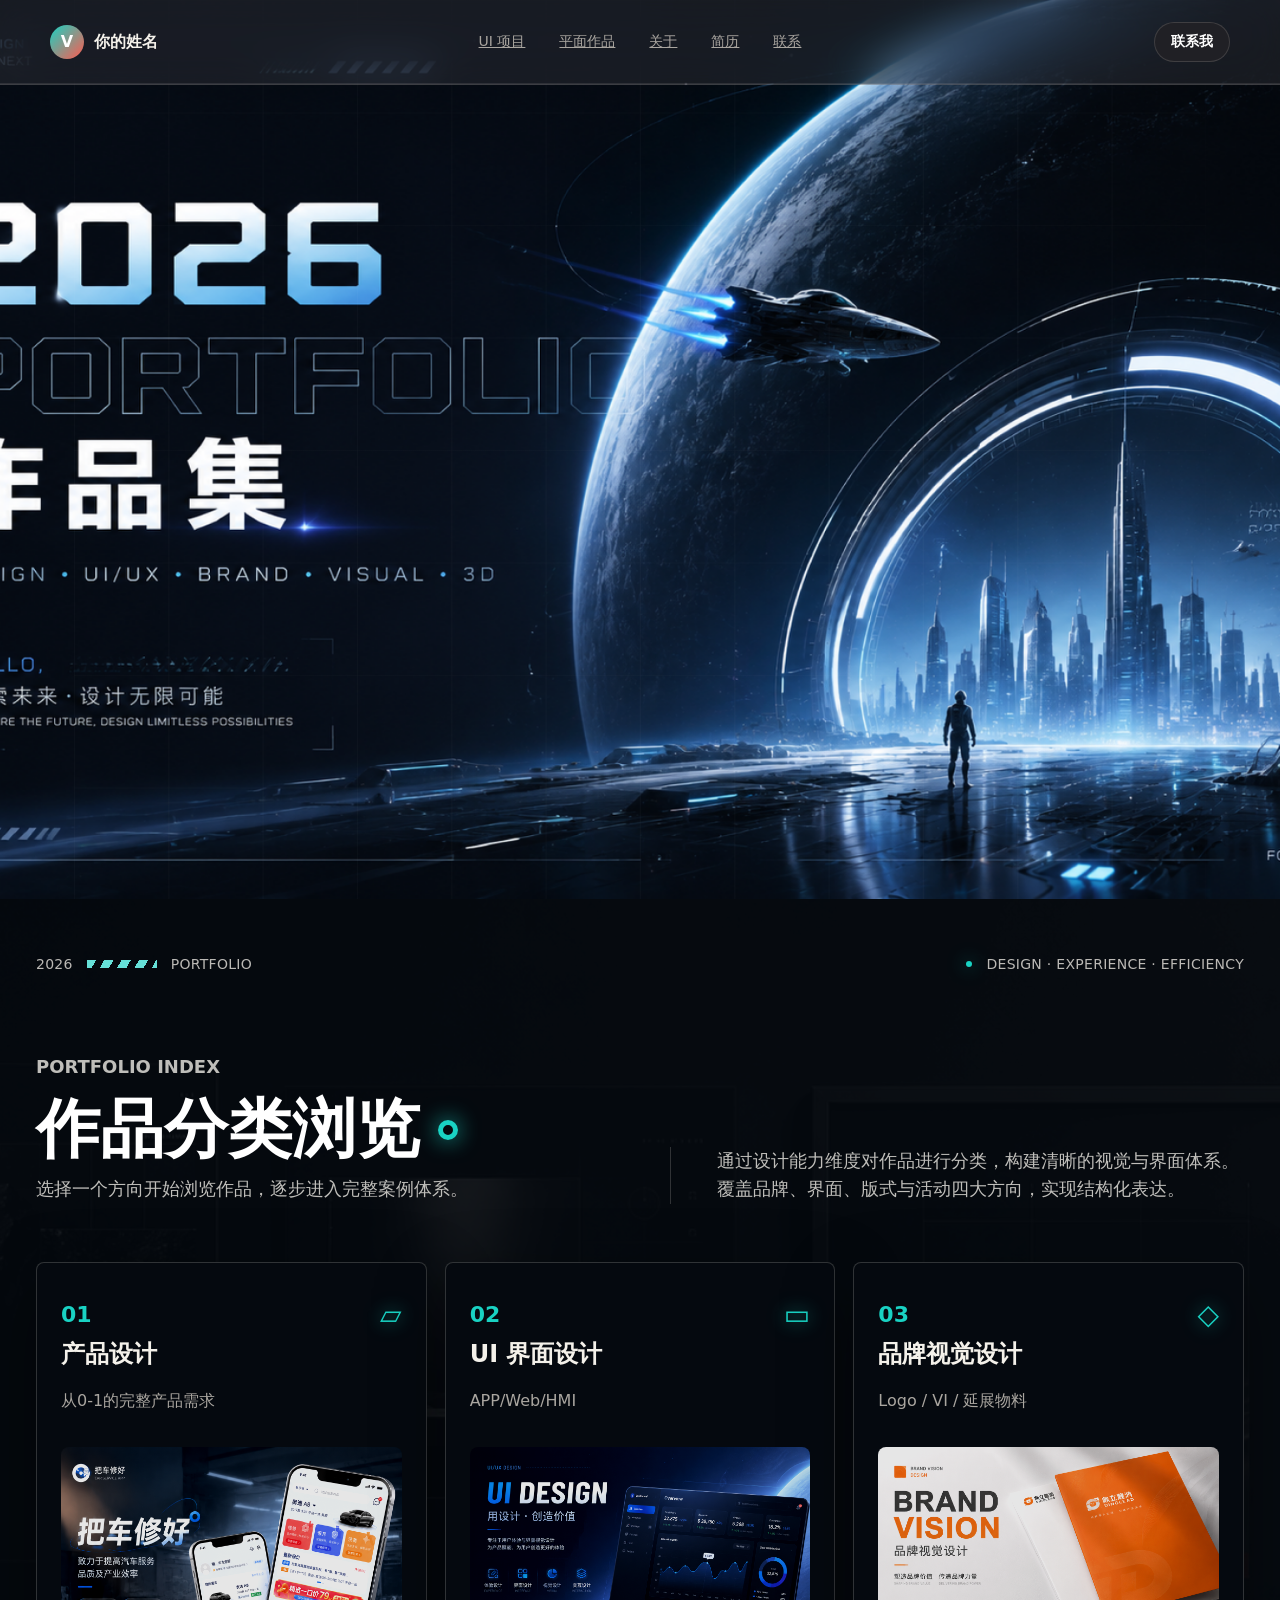
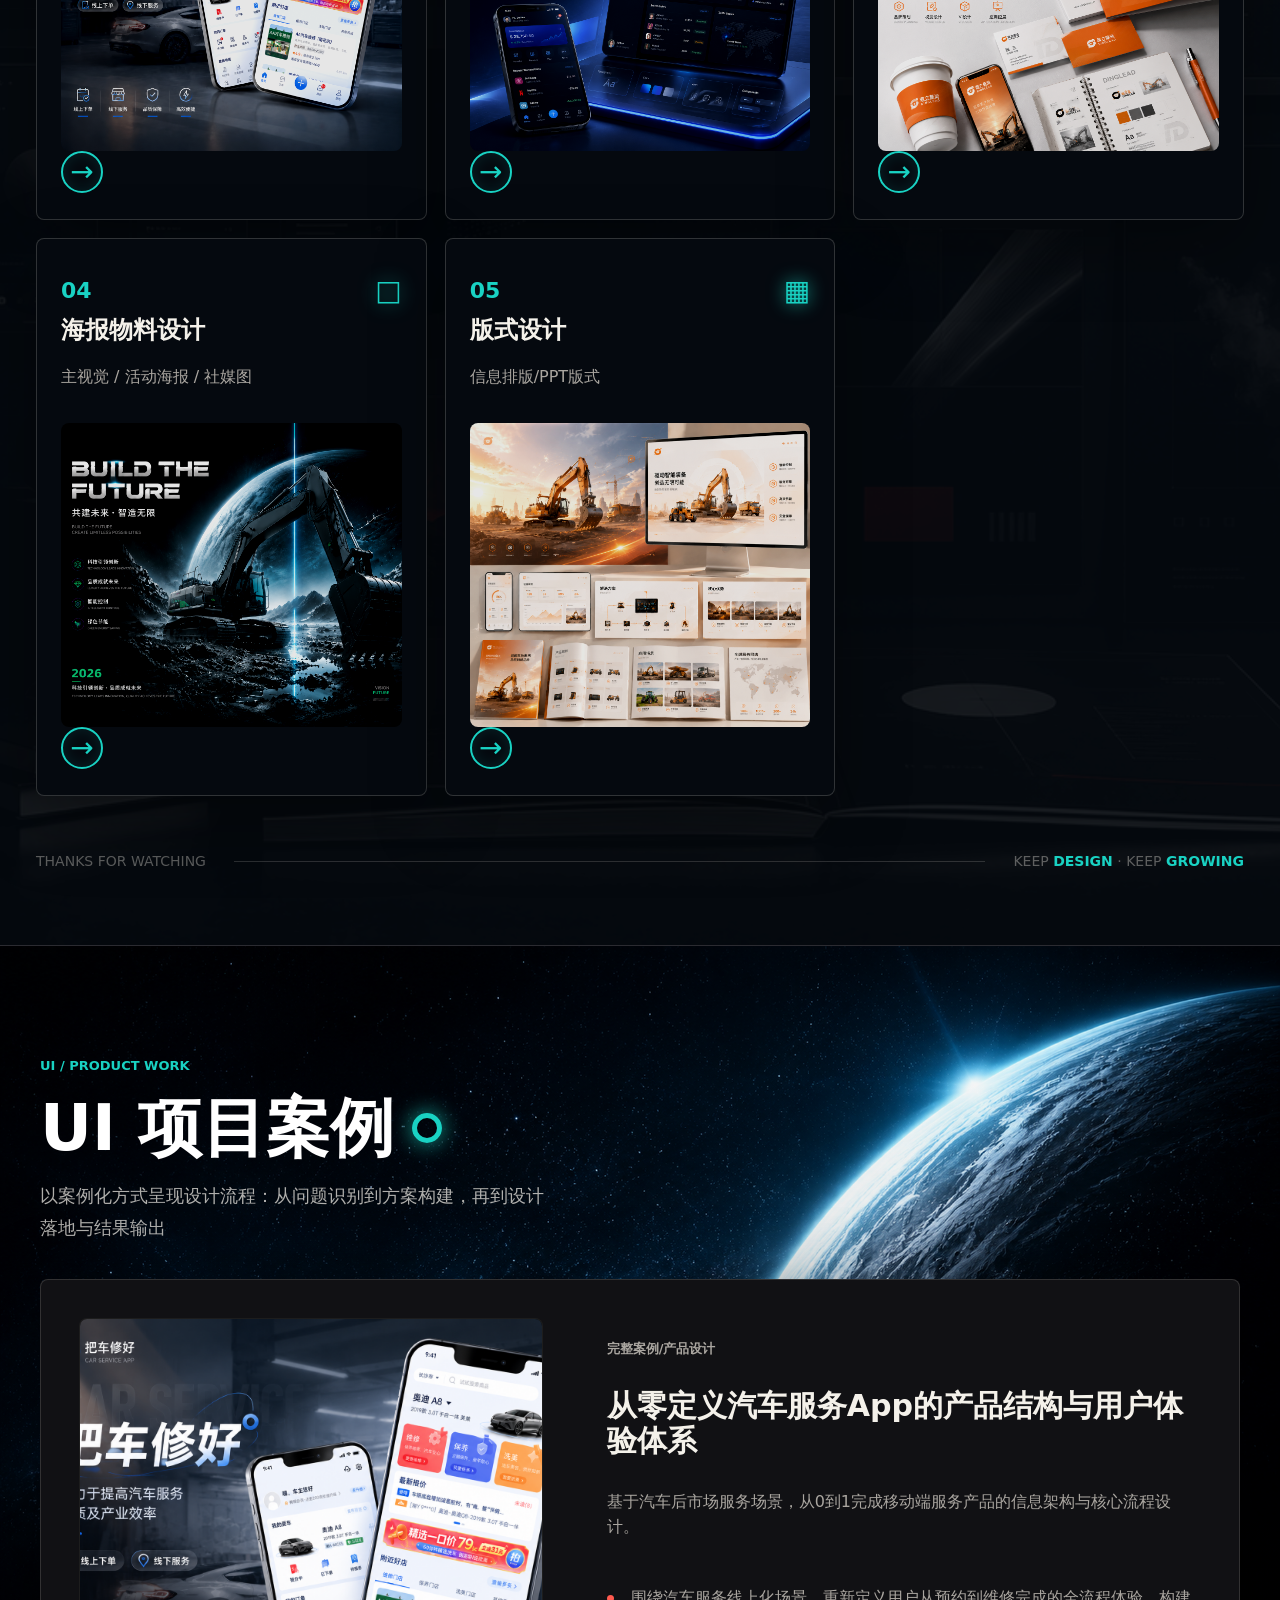
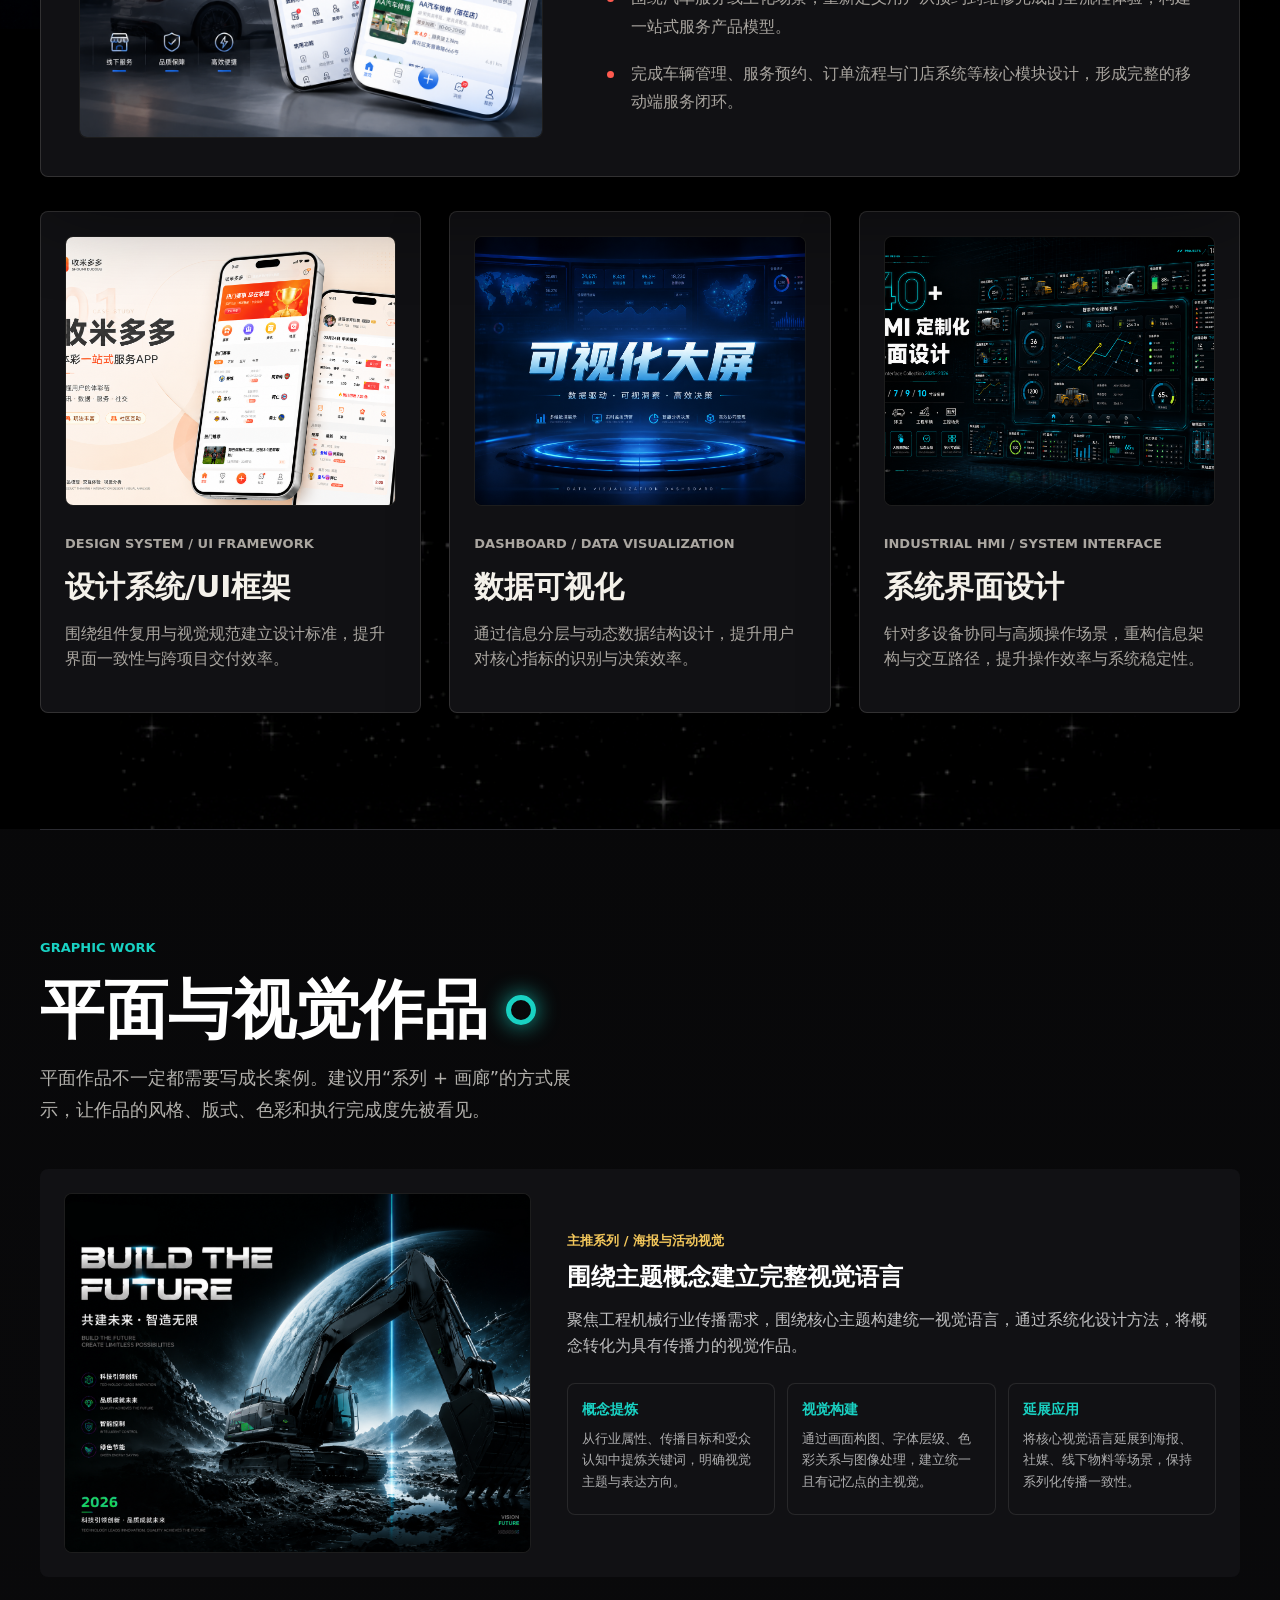
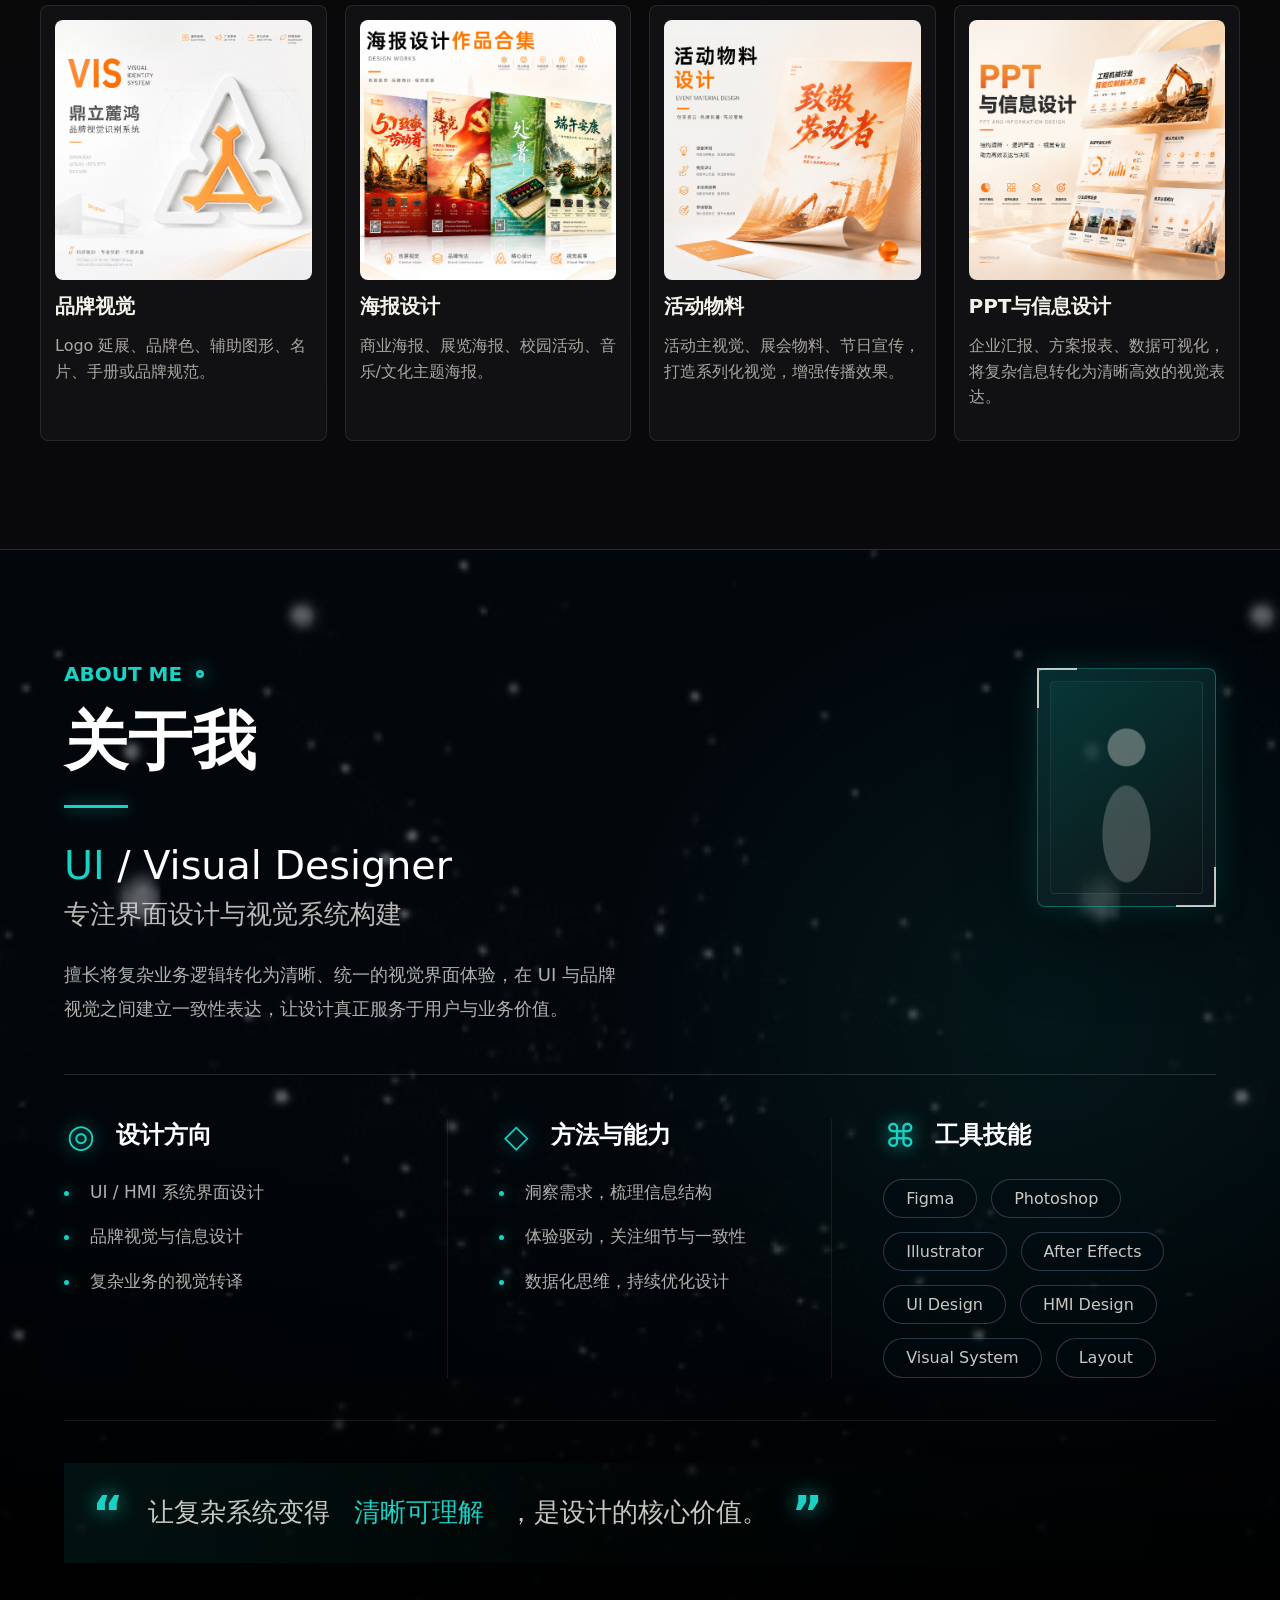
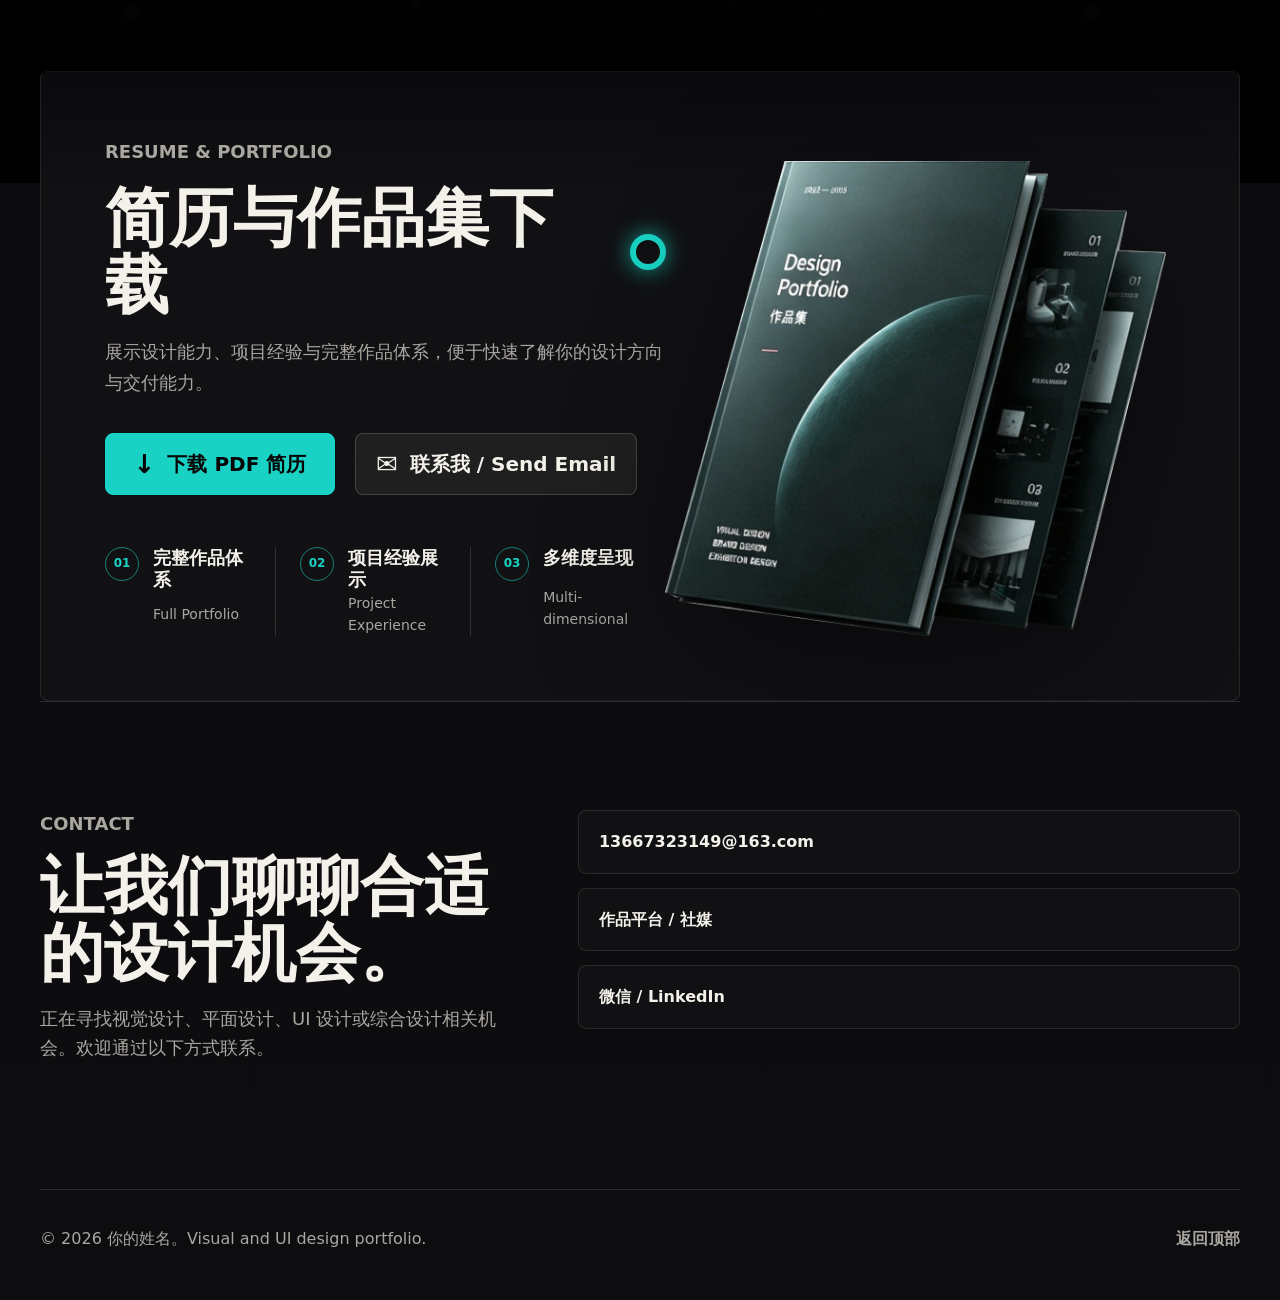
==== index.html @ 8b36ec84 "Update personal website" ====
<!doctype html>
<html lang="zh-CN">
  <head>
    <meta charset="utf-8">
    <meta name="viewport" content="width=device-width, initial-scale=1">
    <title>你的姓名 | 视觉与 UI 设计作品集</title>
    <meta
      name="description"
      content="视觉与 UI 设计作品集，展示平面设计、品牌视觉、海报物料、界面设计、用户体验和项目复盘。"
    >
    <meta property="og:title" content="你的姓名 | 视觉与 UI 设计作品集">
    <meta
      property="og:description"
      content="综合展示平面视觉表达、品牌系统、UI 项目与设计思考。"
    >
    <meta property="og:type" content="website">
    <meta property="og:image" content="assets/首页首屏.png">
    <link rel="preload" as="video" href="assets/hero-motion.mp4" type="video/mp4">
    <link rel="stylesheet" href="styles.css?v=20260702-about-7">
  </head>
  <body>
    <div class="starfield-bg" aria-hidden="true"></div>
    <header class="site-header" data-header>
      <a class="brand" href="#top" aria-label="回到首页">
        <span class="brand-mark">V</span>
        <span>你的姓名</span>
      </a>
      <nav class="nav" aria-label="主导航">
        <a href="#ui-work">UI 项目</a>
        <a href="#graphic-work">平面作品</a>
        <a href="#about">关于</a>
        <a href="#resume">简历</a>
        <a href="#contact">联系</a>
      </nav>
      <button class="header-cta" type="button" data-contact-open>联系我</button>
    </header>

    <main id="top">
      <section class="hero section hero-showcase" aria-label="首页主视觉">
        <video autoplay muted loop playsinline poster="assets/首页首屏.png" aria-label="个人作品集首页动效主视觉">
          <source src="assets/hero-motion.mp4?v=20260630-7" type="video/mp4">
        </video>
      </section>

      <section class="section category-section" aria-label="作品分类入口">
        <div class="category-shell">
          <div class="category-topline" aria-hidden="true">
            <span>2026 <i></i> Portfolio</span>
            <span><b></b> Design · Experience · Efficiency</span>
          </div>

          <div class="category-heading">
            <div>
              <p class="eyebrow">Portfolio Index</p>
              <h2>作品分类浏览<span></span></h2>
              <p>选择一个方向开始浏览作品，逐步进入完整案例体系。</p>
            </div>
            <p class="category-copy">
              通过设计能力维度对作品进行分类，构建清晰的视觉与界面体系。
              <br>
              覆盖品牌、界面、版式与活动四大方向，实现结构化表达。
            </p>
          </div>

          <div class="signal-band">
            <a class="category-card" href="#ui-work">
              <span class="category-card-head">
                <span class="category-number">01</span>
                <span class="category-icon">▱</span>
              </span>
              <strong>产品设计</strong>
              <small>从0-1的完整产品需求</small>
              <img class="category-thumb" src="assets/01.png" alt="产品设计预览图">
              <span class="category-arrow">→</span>
            </a>
            <a class="category-card" href="#ui-work">
              <span class="category-card-head">
                <span class="category-number">02</span>
                <span class="category-icon">▭</span>
              </span>
              <strong>UI 界面设计</strong>
              <small>APP/Web/HMI</small>
              <img class="category-thumb" src="assets/02.png" alt="UI 界面设计预览图">
              <span class="category-arrow">→</span>
            </a>
            <a class="category-card" href="#graphic-work">
              <span class="category-card-head">
                <span class="category-number">03</span>
                <span class="category-icon">◇</span>
              </span>
              <strong>品牌视觉设计</strong>
              <small>Logo / VI / 延展物料</small>
              <img class="category-thumb" src="assets/03.png" alt="品牌视觉设计预览图">
              <span class="category-arrow">→</span>
            </a>
            <a class="category-card" href="#graphic-work">
              <span class="category-card-head">
                <span class="category-number">04</span>
                <span class="category-icon">□</span>
              </span>
              <strong>海报物料设计</strong>
              <small>主视觉 / 活动海报 / 社媒图</small>
              <img class="category-thumb" src="assets/04.png" alt="海报物料设计预览图">
              <span class="category-arrow">→</span>
            </a>
            <a class="category-card" href="#graphic-work">
              <span class="category-card-head">
                <span class="category-number">05</span>
                <span class="category-icon">▦</span>
              </span>
              <strong>版式设计</strong>
              <small>信息排版/PPT版式</small>
              <img class="category-thumb" src="assets/05.png" alt="版式设计预览图">
              <span class="category-arrow">→</span>
            </a>
          </div>

          <div class="category-footer" aria-hidden="true">
            <span>Thanks for watching</span>
            <span>Keep <b>design</b> · Keep <b>growing</b></span>
          </div>
        </div>
      </section>

      <section class="section work-section" id="ui-work">
        <div class="section-heading">
          <p class="eyebrow">UI / Product Work</p>
          <h2>UI 项目案例</h2>
          <p>
            以案例化方式呈现设计流程：从问题识别到方案构建，再到设计落地与结果输出
          </p>
        </div>

        <article class="featured-case">
            <img class="case-image" src="assets/UI大图1200x900.png" alt="UI 项目大图">
          <div class="case-content">
            <p class="case-meta">完整案例/产品设计</p>
            <h3>从零定义汽车服务App的产品结构与用户体验体系</h3>
            <p>
              基于汽车后市场服务场景，从0到1完成移动端服务产品的信息架构与核心流程设计。
            </p>
            <ul class="case-points">
              <li>围绕汽车服务线上化场景，重新定义用户从预约到维修完成的全流程体验，构建一站式服务产品模型。</li>
              <li>完成车辆管理、服务预约、订单流程与门店系统等核心模块设计，形成完整的移动端服务闭环。</li>
            </ul>
          </div>
        </article>

        <div class="case-grid">
          <article class="case-card">
            <img class="case-thumb" src="assets/UI小图-1.png" alt="UI Case 02 项目预览图">
            <p class="case-meta">Design System / UI Framework</p>
            <h3>设计系统/UI框架</h3>
            <p>围绕组件复用与视觉规范建立设计标准，提升界面一致性与跨项目交付效率。</p>
          </article>
          <article class="case-card">
            <img class="case-thumb" src="assets/UI小图-2.png" alt="UI Case 03 项目预览图">
            <p class="case-meta">Dashboard / Data Visualization</p>
            <h3>数据可视化</h3>
            <p>通过信息分层与动态数据结构设计，提升用户对核心指标的识别与决策效率。</p>
          </article>
          <article class="case-card">
            <img class="case-thumb" src="assets/UI小图-3.png" alt="UI Case 04 项目预览图">
            <p class="case-meta">Industrial HMI / System Interface</p>
            <h3>系统界面设计</h3>
            <p>针对多设备协同与高频操作场景，重构信息架构与交互路径，提升操作效率与系统稳定性。</p>
          </article>
        </div>
      </section>

      <section class="section graphic-section" id="graphic-work">
        <div class="section-heading">
          <p class="eyebrow">Graphic Work</p>
          <h2>平面与视觉作品</h2>
          <p>
            平面作品不一定都需要写成长案例。建议用“系列 + 画廊”的方式展示，让作品的风格、版式、色彩和执行完成度先被看见。
          </p>
        </div>

        <div class="graphic-layout">
          <article class="graphic-feature">
            <img class="graphic-feature-image" src="assets/平面主图.png" alt="平面主推作品预览图">
            <div>
              <p class="case-meta">主推系列 / 海报与活动视觉</p>
              <h3>围绕主题概念建立完整视觉语言</h3>
              <p>
                聚焦工程机械行业传播需求，围绕核心主题构建统一视觉语言，通过系统化设计方法，将概念转化为具有传播力的视觉作品。
              </p>
              <div class="graphic-feature-tags">
                <div>
                  <strong>概念提炼</strong>
                  <p>从行业属性、传播目标和受众认知中提炼关键词，明确视觉主题与表达方向。</p>
                </div>
                <div>
                  <strong>视觉构建</strong>
                  <p>通过画面构图、字体层级、色彩关系与图像处理，建立统一且有记忆点的主视觉。</p>
                </div>
                <div>
                  <strong>延展应用</strong>
                  <p>将核心视觉语言延展到海报、社媒、线下物料等场景，保持系列化传播一致性。</p>
                </div>
              </div>
            </div>
          </article>

          <div class="graphic-grid" aria-label="平面作品画廊">
            <article class="graphic-card">
              <img class="graphic-thumb" src="assets/平面小图-1.png" alt="品牌视觉作品预览图">
              <h3>品牌视觉</h3>
              <p>Logo 延展、品牌色、辅助图形、名片、手册或品牌规范。</p>
            </article>
            <article class="graphic-card">
              <img class="graphic-thumb" src="assets/平面小图-2.png" alt="海报设计作品预览图">
              <h3>海报设计</h3>
              <p>商业海报、展览海报、校园活动、音乐/文化主题海报。</p>
            </article>
            <article class="graphic-card">
              <img class="graphic-thumb" src="assets/平面小图-3.png" alt="活动物料作品预览图">
              <h3>活动物料</h3>
              <p>活动主视觉、展会物料、节日宣传，打造系列化视觉，增强传播效果。</p>
            </article>
            <article class="graphic-card">
              <img class="graphic-thumb" src="assets/平面小图-4.png" alt="PPT与信息设计作品预览图">
              <h3>PPT与信息设计</h3>
              <p>企业汇报、方案报表、数据可视化，将复杂信息转化为清晰高效的视觉表达。</p>
            </article>
          </div>
        </div>
      </section>

      <section class="section about-section" id="about">
        <div class="about-shell">
          <div class="about-intro">
            <p class="eyebrow">About Me <span aria-hidden="true"></span></p>
            <h2>关于我</h2>
            <div class="about-rule" aria-hidden="true"></div>
            <p class="about-role"><span>UI</span> / Visual Designer</p>
            <p class="about-lede">专注界面设计与视觉系统构建</p>
            <p class="about-copy">
              擅长将复杂业务逻辑转化为清晰、统一的视觉界面体验，在 UI 与品牌视觉之间建立一致性表达，让设计真正服务于用户与业务价值。
            </p>
          </div>

          <figure class="about-portrait" aria-label="个人肖像">
            <div class="about-portrait__placeholder" aria-hidden="true"></div>
          </figure>

          <div class="about-capabilities" aria-label="关于我的能力概览">
            <section>
              <div class="about-capability-title">
                <span aria-hidden="true">◎</span>
                <h3>设计方向</h3>
              </div>
              <ul>
                <li>UI / HMI 系统界面设计</li>
                <li>品牌视觉与信息设计</li>
                <li>复杂业务的视觉转译</li>
              </ul>
            </section>
            <section>
              <div class="about-capability-title">
                <span aria-hidden="true">◇</span>
                <h3>方法与能力</h3>
              </div>
              <ul>
                <li>洞察需求，梳理信息结构</li>
                <li>体验驱动，关注细节与一致性</li>
                <li>数据化思维，持续优化设计</li>
              </ul>
            </section>
            <section>
              <div class="about-capability-title">
                <span aria-hidden="true">⌘</span>
                <h3>工具技能</h3>
              </div>
              <div class="skill-list" aria-label="技能列表">
                <span>Figma</span>
                <span>Photoshop</span>
                <span>Illustrator</span>
                <span>After Effects</span>
                <span>UI Design</span>
                <span>HMI Design</span>
                <span>Visual System</span>
                <span>Layout</span>
              </div>
            </section>
          </div>

          <blockquote class="about-quote">
            <span aria-hidden="true">“</span>
            让复杂系统变得<span>清晰可理解</span>，是设计的核心价值。
            <span aria-hidden="true">”</span>
          </blockquote>
        </div>
      </section>

      <section class="section resume-section" id="resume">
        <div class="resume-copy">
          <p class="eyebrow">Resume & Portfolio</p>
          <h2>简历与作品集下载</h2>
          <p>展示设计能力、项目经验与完整作品体系，便于快速了解你的设计方向与交付能力。</p>
          <div class="resume-actions">
            <a class="button primary" href="assets/resume.pdf"><span aria-hidden="true">↓</span>下载 PDF 简历</a>
            <a class="button secondary" href="mailto:13667323149@163.com"><span aria-hidden="true">✉</span>联系我 / Send Email</a>
          </div>
          <div class="resume-highlights" aria-label="简历资料亮点">
            <div>
              <span aria-hidden="true">01</span>
              <strong>完整作品体系</strong>
              <small>Full Portfolio</small>
            </div>
            <div>
              <span aria-hidden="true">02</span>
              <strong>项目经验展示</strong>
              <small>Project Experience</small>
            </div>
            <div>
              <span aria-hidden="true">03</span>
              <strong>多维度呈现</strong>
              <small>Multi-dimensional</small>
            </div>
          </div>
        </div>
        <div class="resume-visual" aria-hidden="true">
          <img src="assets/resume-portfolio-visual.png" alt="">
        </div>
      </section>

      <section class="section contact-section" id="contact">
        <div>
          <p class="eyebrow">Contact</p>
          <h2>让我们聊聊合适的设计机会。</h2>
          <p>正在寻找视觉设计、平面设计、UI 设计或综合设计相关机会。欢迎通过以下方式联系。</p>
        </div>
        <address class="contact-list">
          <a href="mailto:13667323149@163.com">13667323149@163.com</a>
          <a href="#" aria-label="替换为你的 Behance、站酷、小红书或作品平台链接">作品平台 / 社媒</a>
          <a href="#" aria-label="替换为你的微信、LinkedIn 或其他联系方式">微信 / LinkedIn</a>
        </address>
      </section>
    </main>

    <footer class="site-footer">
      <p>© 2026 你的姓名。Visual and UI design portfolio.</p>
      <a href="#top">返回顶部</a>
    </footer>

    <div class="contact-modal" data-contact-modal aria-hidden="true">
      <div class="contact-modal__panel" role="dialog" aria-modal="true" aria-labelledby="contact-modal-title">
        <button class="contact-modal__close" type="button" data-contact-close aria-label="关闭联系方式">×</button>
        <p class="eyebrow">Contact</p>
        <h2 id="contact-modal-title">我的联系方式</h2>
        <dl class="contact-modal__list">
          <div>
            <dt>联系电话</dt>
            <dd><a href="tel:13667323149">13667323149</a></dd>
          </div>
          <div>
            <dt>电子邮箱</dt>
            <dd><a href="mailto:13667323149@163.com">13667323149@163.com</a></dd>
          </div>
          <div>
            <dt>现居住地</dt>
            <dd>长沙</dd>
          </div>
        </dl>
      </div>
    </div>

    <script src="script.js"></script>
  </body>
</html>
---- styles.css ----
:root {
  color-scheme: dark;
  --header-height: 84px;
  --bg: #070708;
  --surface: #111114;
  --surface-2: #18181d;
  --ink: #f4f1ea;
  --muted: #aaa6a0;
  --soft: #77736d;
  --line: #2b2b31;
  --teal: #19d2c3;
  --teal-dark: #6bece3;
  --coral: #ff5a4f;
  --yellow: #f3c75b;
  --sage: #9aa49c;
  --shadow: 0 28px 90px rgba(0, 0, 0, 0.56);
  --radius: 8px;
  --module-title-size: clamp(46px, 5vw, 72px);
  --module-subtitle-size: 18px;
  font-family:
    Inter, "PingFang SC", "Microsoft YaHei", "Noto Sans CJK SC", system-ui,
    -apple-system, BlinkMacSystemFont, "Segoe UI", sans-serif;
}

* {
  box-sizing: border-box;
}

html {
  scroll-behavior: smooth;
}

body {
  margin: 0;
  color: var(--ink);
  background:
    radial-gradient(circle at 18% 0%, rgba(25, 210, 195, 0.12), transparent 30%),
    radial-gradient(circle at 85% 8%, rgba(255, 90, 79, 0.1), transparent 26%),
    linear-gradient(180deg, #0b0b0d 0%, #070708 42%, #0d0d10 100%),
    var(--bg);
  line-height: 1.6;
  overflow-x: hidden;
}

.starfield-bg {
  position: fixed;
  inset: 0;
  z-index: 0;
  pointer-events: none;
  overflow: hidden;
  background:
    linear-gradient(180deg, rgba(7, 7, 8, 0.12), rgba(7, 7, 8, 0.3)),
    url("assets/starfield.gif") center / 900px auto repeat;
  opacity: 0.9;
  filter: contrast(1.06) brightness(0.98);
}

.starfield-bg::after {
  position: absolute;
  inset: 0;
  content: "";
  background:
    radial-gradient(circle at 50% 0%, rgba(25, 210, 195, 0.05), transparent 34%),
    rgba(7, 7, 8, 0.12);
}

img {
  display: block;
  max-width: 100%;
}

a {
  color: inherit;
}

.site-header {
  position: fixed;
  top: 0;
  left: 0;
  right: 0;
  z-index: 20;
  isolation: isolate;
  display: grid;
  grid-template-columns: minmax(160px, 1fr) auto minmax(120px, 1fr);
  align-items: center;
  gap: 24px;
  width: 100vw;
  height: var(--header-height);
  margin: 0;
  padding: 0 max(24px, calc((100vw - 1180px) / 2));
  background: transparent;
  backdrop-filter: blur(20px) saturate(130%);
  border-bottom: 1px solid rgba(244, 241, 234, 0.16);
}

main,
.site-footer {
  position: relative;
  z-index: 1;
}

.site-header::before {
  position: fixed;
  inset: 0 0 auto 0;
  z-index: -1;
  width: 100vw;
  height: var(--header-height);
  content: "";
  background: rgba(54, 54, 58, 0.42);
  backdrop-filter: blur(20px) saturate(130%);
  border-bottom: 1px solid rgba(244, 241, 234, 0.16);
}

.site-header.is-scrolled {
  background: transparent;
}

.site-header.is-scrolled::before {
  background: rgba(44, 44, 48, 0.56);
}

.brand,
.nav,
.header-cta,
.button,
.text-link,
.site-footer a,
.contact-list a {
  text-decoration: none;
}

.brand {
  display: inline-flex;
  align-items: center;
  gap: 10px;
  font-weight: 700;
}

.brand-mark {
  display: grid;
  width: 34px;
  height: 34px;
  place-items: center;
  color: #fff;
  background: linear-gradient(135deg, var(--teal), var(--coral));
  border-radius: 50%;
}

.nav {
  display: inline-flex;
  align-items: center;
  gap: 6px;
  padding: 0;
  background: transparent;
  border: 0;
  border-radius: 999px;
}

.nav a {
  padding: 8px 14px;
  color: var(--muted);
  border-radius: 999px;
  font-size: 14px;
  white-space: nowrap;
}

.nav a:hover,
.nav a:focus-visible {
  color: var(--ink);
  background: rgba(25, 210, 195, 0.12);
}

.header-cta {
  justify-self: end;
  padding: 10px 16px;
  color: #fff;
  background: #202025;
  border: 1px solid rgba(244, 241, 234, 0.14);
  border-radius: 999px;
  font-size: 14px;
  font-weight: 700;
  font-family: inherit;
  cursor: pointer;
}

.section {
  width: min(1440px, calc(100% - 80px));
  margin: 0 auto;
}

.hero {
  display: grid;
  grid-template-columns: minmax(0, 0.92fr) minmax(360px, 1.08fr);
  align-items: center;
  gap: 56px;
  min-height: calc(100vh - 72px);
  padding: 72px 0 56px;
}

.hero.hero-showcase {
  position: relative;
  display: grid;
  grid-template-columns:
    minmax(18px, 1fr)
    repeat(12, minmax(0, 96px))
    minmax(18px, 1fr);
  width: 100%;
  max-width: none;
  min-height: 100vh;
  margin: 0;
  align-items: center;
  justify-content: center;
  padding: 0;
  overflow: hidden;
}

.hero.hero-showcase img,
.hero.hero-showcase video {
  grid-column: 1 / -1;
  grid-row: 1;
  display: block;
  width: 100%;
  height: 100vh;
  object-fit: cover;
  object-position: center center;
  background: #050506;
}

.hero.hero-showcase::after {
  grid-column: 2 / -2;
  grid-row: 1;
  align-self: stretch;
  height: 100vh;
  content: "";
  pointer-events: none;
  background:
    linear-gradient(90deg, rgba(244, 241, 234, 0.08) 1px, transparent 1px),
    linear-gradient(180deg, rgba(244, 241, 234, 0.05) 1px, transparent 1px);
  background-size: calc(100% / 12) 100%, 100% 12.5vh;
  opacity: 0.24;
  mix-blend-mode: screen;
}

.eyebrow,
.case-meta {
  margin: 0 0 14px;
  color: var(--teal);
  font-size: 13px;
  font-weight: 800;
  letter-spacing: 0;
  text-transform: uppercase;
}

h1,
h2,
h3,
p {
  overflow-wrap: anywhere;
}

h1,
h2,
h3 {
  margin: 0;
  line-height: 1.08;
  letter-spacing: 0;
}

h1 {
  max-width: 760px;
  font-size: clamp(44px, 8vw, 86px);
}

h2 {
  font-size: clamp(32px, 5vw, 54px);
}

h3 {
  font-size: 24px;
}

.hero-lede {
  max-width: 660px;
  margin: 24px 0 0;
  color: var(--muted);
  font-size: 20px;
}

.hero-actions,
.resume-actions {
  display: flex;
  flex-wrap: wrap;
  gap: 12px;
  margin-top: 32px;
}

.button {
  display: inline-flex;
  min-height: 48px;
  align-items: center;
  justify-content: center;
  padding: 12px 20px;
  border: 1px solid rgba(244, 241, 234, 0.18);
  border-radius: var(--radius);
  font-weight: 800;
  transition:
    transform 180ms ease,
    box-shadow 180ms ease,
    background 180ms ease;
}

.button:hover,
.button:focus-visible {
  transform: translateY(-2px);
  box-shadow: 0 14px 32px rgba(0, 0, 0, 0.42);
}

.button.primary {
  color: #050506;
  background: var(--teal);
  border-color: var(--teal);
}

.button.secondary {
  background: rgba(244, 241, 234, 0.06);
}

.quick-stats {
  display: grid;
  grid-template-columns: repeat(3, minmax(0, 1fr));
  gap: 12px;
  margin: 36px 0 0;
}

.quick-stats div {
  padding: 18px;
  background: #111114;
  border: 1px solid rgba(244, 241, 234, 0.1);
  border-radius: var(--radius);
}

.quick-stats dt {
  color: var(--muted);
  font-size: 13px;
}

.quick-stats dd {
  margin: 4px 0 0;
  font-size: 18px;
  font-weight: 800;
}

.hero-media {
  position: relative;
}

.hero-media img {
  width: 100%;
  height: auto;
  object-fit: contain;
  background: #050506;
  border: 1px solid rgba(244, 241, 234, 0.14);
  border-radius: 18px;
  box-shadow: var(--shadow);
}

.category-section {
  position: relative;
  isolation: isolate;
  width: 100%;
  margin-top: -1px;
  padding: 54px 0 72px;
  overflow: hidden;
  background: #05090f;
}

.category-section::before {
  position: absolute;
  inset: 0;
  z-index: -1;
  content: "";
  background: url("assets/portfolio-hero-dark.png") center top / cover no-repeat;
  opacity: 0.08;
}

.category-shell {
  width: min(100% - 72px, 1420px);
  margin: 0 auto;
}

.category-topline {
  display: flex;
  align-items: center;
  justify-content: space-between;
  gap: 24px;
  margin-bottom: 78px;
  color: rgba(244, 241, 234, 0.76);
  font-size: 14px;
  letter-spacing: 0.02em;
  text-transform: uppercase;
}

.category-topline span {
  display: inline-flex;
  align-items: center;
  gap: 14px;
  white-space: nowrap;
}

.category-topline i {
  display: inline-block;
  width: 70px;
  height: 8px;
  background: repeating-linear-gradient(
    120deg,
    rgba(107, 236, 227, 0.95) 0 8px,
    transparent 8px 15px
  );
}

.category-topline b {
  display: inline-block;
  width: 6px;
  height: 6px;
  background: var(--teal);
  border-radius: 999px;
  box-shadow: 0 0 18px rgba(25, 210, 195, 0.8);
}

.category-heading {
  display: grid;
  grid-template-columns: minmax(320px, 0.95fr) minmax(0, 1fr);
  gap: clamp(40px, 7vw, 96px);
  align-items: end;
  margin-bottom: 58px;
}

.category-heading h2 {
  display: flex;
  align-items: center;
  gap: 18px;
  margin: 14px 0 12px;
  color: #fff;
  font-size: var(--module-title-size);
  line-height: 1.05;
}

.category-heading h2 span {
  width: 20px;
  height: 20px;
  border: 5px solid var(--teal);
  border-radius: 999px;
  box-shadow: 0 0 22px rgba(25, 210, 195, 0.8);
}

.category-heading p {
  margin: 0;
  color: rgba(244, 241, 234, 0.78);
  font-size: var(--module-subtitle-size);
}

.category-copy {
  max-width: 620px;
  padding-left: 46px;
  border-left: 1px solid rgba(244, 241, 234, 0.18);
}

.signal-band {
  display: grid;
  grid-template-columns: repeat(5, minmax(0, 1fr));
  gap: 18px;
  margin: 0;
}

.signal-band .category-card {
  display: grid;
  grid-template-rows: 52px 48px 58px 1fr 42px;
  min-height: 520px;
  padding: 26px 24px;
  overflow: hidden;
  position: relative;
  isolation: isolate;
  text-decoration: none;
  background: #05090f;
  border: 1px solid rgba(244, 241, 234, 0.18);
  border-radius: var(--radius);
  box-shadow: 0 24px 70px rgba(0, 0, 0, 0.35);
  transition:
    transform 180ms ease,
    border-color 180ms ease,
    box-shadow 180ms ease,
    background 180ms ease;
}

.signal-band .category-card::before {
  position: absolute;
  inset: 0;
  z-index: -1;
  content: "";
  background: rgba(244, 241, 234, 0.03);
  opacity: 0;
  transition: opacity 180ms ease;
}

.signal-band .category-card:hover,
.signal-band .category-card:focus-visible {
  transform: translateY(-6px);
  border-color: rgba(25, 210, 195, 0.62);
  box-shadow: 0 28px 86px rgba(0, 0, 0, 0.48), 0 0 30px rgba(25, 210, 195, 0.14);
}

.signal-band .category-card:hover::before,
.signal-band .category-card:focus-visible::before {
  opacity: 1;
}

.category-card-head {
  display: flex;
  align-items: center;
  justify-content: space-between;
  gap: 16px;
  margin-bottom: 0;
}

.signal-band .category-number,
.category-icon {
  color: var(--teal);
  font-size: 22px;
  font-weight: 900;
  line-height: 1;
}

.category-icon {
  font-size: 28px;
  text-shadow: 0 0 18px rgba(25, 210, 195, 0.8);
}

.signal-band .category-card strong {
  display: flex;
  align-items: flex-start;
  color: var(--ink);
  font-size: clamp(24px, 1.7vw, 30px);
  line-height: 1.1;
}

.signal-band .category-card small {
  display: flex;
  align-items: flex-start;
  margin: 0;
  padding-bottom: 16px;
  color: var(--muted);
  font-size: 16px;
  line-height: 1.5;
}

.category-thumb {
  align-self: start;
  width: 100%;
  aspect-ratio: 1.12;
  object-fit: cover;
  object-position: center;
  margin: 0;
  border-radius: var(--radius);
  background: #050506;
  filter: saturate(0.92) contrast(1.08) brightness(0.9);
}

.category-arrow {
  display: grid;
  align-self: end;
  width: 42px;
  height: 42px;
  place-items: center;
  color: var(--teal);
  font-size: 28px;
  line-height: 1;
  border: 2px solid var(--teal);
  border-radius: 999px;
  box-shadow: inset 0 0 16px rgba(25, 210, 195, 0.12);
}

.category-footer {
  display: grid;
  grid-template-columns: auto 1fr auto;
  align-items: center;
  gap: 28px;
  margin-top: 54px;
  color: rgba(244, 241, 234, 0.36);
  font-size: 14px;
  text-transform: uppercase;
}

.category-footer::before {
  grid-column: 2;
  height: 1px;
  content: "";
  background: rgba(244, 241, 234, 0.16);
}

.category-footer span:first-child {
  grid-column: 1;
  grid-row: 1;
}

.category-footer span:last-child {
  grid-column: 3;
  grid-row: 1;
}

.category-footer b {
  color: var(--teal);
  font-weight: 700;
}

@media (max-width: 1280px) {
  .signal-band {
    grid-template-columns: repeat(3, minmax(0, 1fr));
  }

  .signal-band .category-card {
    min-height: 480px;
  }
}

@media (max-width: 1100px) {
  .signal-band {
    grid-template-columns: repeat(2, minmax(0, 1fr));
  }
}

.work-section,
.graphic-section,
.about-section,
.resume-section,
.contact-section {
  padding: 108px 0;
  border-top: 1px solid var(--line);
  scroll-margin-top: calc(var(--header-height) + 28px);
}

.work-section {
  position: relative;
  isolation: isolate;
  width: 100%;
  margin: 0;
  padding: 110px max(40px, calc((100vw - 1440px) / 2)) 116px;
  overflow: hidden;
  background: #000;
}

.work-section::before {
  position: absolute;
  inset: 0;
  z-index: -1;
  content: "";
  background:
    linear-gradient(180deg, rgba(0, 0, 0, 0) 0%, rgba(0, 0, 0, 0.12) 34%, rgba(0, 0, 0, 0.78) 58%, #000 76%, #000 100%),
    url("assets/星球背景.png") center top / 100% auto no-repeat;
}

.work-section::after {
  display: none;
}

.section-heading {
  display: grid;
  grid-template-columns: 0.8fr 1.2fr;
  gap: 32px;
  align-items: end;
  margin-bottom: 36px;
}

.work-section .section-heading {
  display: block;
  max-width: 720px;
  margin: 0 0 34px;
}

.work-section .section-heading h2 {
  display: flex;
  align-items: center;
  gap: 18px;
  margin: 18px 0 18px;
  color: #fff;
  font-size: var(--module-title-size);
  line-height: 1.05;
}

.work-section .section-heading h2::after {
  width: 20px;
  height: 20px;
  content: "";
  border: 5px solid var(--teal);
  border-radius: 999px;
  box-shadow: 0 0 22px rgba(25, 210, 195, 0.8);
}

.work-section .section-heading p:last-child {
  max-width: 520px;
  color: rgba(244, 241, 234, 0.72);
  font-size: var(--module-subtitle-size);
  line-height: 1.8;
}

.graphic-section .section-heading {
  display: block;
  max-width: 760px;
  margin: 0 0 42px;
}

.graphic-section .section-heading h2 {
  display: flex;
  align-items: center;
  gap: 18px;
  margin: 18px 0 18px;
  color: #fff;
  font-size: var(--module-title-size);
  line-height: 1.05;
}

.graphic-section .section-heading h2::after {
  width: 20px;
  height: 20px;
  content: "";
  border: 5px solid var(--teal);
  border-radius: 999px;
  box-shadow: 0 0 22px rgba(25, 210, 195, 0.8);
}

.graphic-section .section-heading p:last-child {
  max-width: 560px;
  color: rgba(244, 241, 234, 0.72);
  font-size: var(--module-subtitle-size);
  line-height: 1.8;
}

.section-heading p:last-child,
.about-copy p,
.resume-section p,
.contact-section p,
.case-content p,
.case-card p {
  color: var(--muted);
}

.featured-case {
  position: relative;
  z-index: 2;
  isolation: isolate;
  display: grid;
  grid-template-columns: minmax(420px, 0.78fr) minmax(0, 1fr);
  gap: clamp(36px, 5vw, 68px);
  align-items: stretch;
  max-width: 1440px;
  margin: 0 auto 34px;
  padding: clamp(28px, 3vw, 42px);
  overflow: hidden;
  background: #111114;
  border: 1px solid rgba(244, 241, 234, 0.14);
  border-radius: var(--radius);
  box-shadow: 0 28px 90px rgba(0, 0, 0, 0.48);
}

.case-visual {
  display: flex;
  min-height: 260px;
  align-items: flex-end;
  padding: 20px;
  color: #fff;
  border-radius: var(--radius);
  background:
    linear-gradient(135deg, rgba(32, 32, 31, 0.08), rgba(32, 32, 31, 0.42)),
    var(--teal);
}

.case-image {
  display: block;
  width: 100%;
  min-height: 420px;
  object-fit: cover;
  border: 1px solid rgba(244, 241, 234, 0.1);
  border-radius: var(--radius);
  background: #050506;
}

.case-thumb {
  display: block;
  width: 100%;
  min-height: 270px;
  margin-bottom: 28px;
  object-fit: cover;
  border: 1px solid rgba(244, 241, 234, 0.1);
  border-radius: var(--radius);
  background: #050506;
}

.case-visual span {
  font-weight: 900;
}

.case-visual.research {
  background:
    radial-gradient(circle at 26% 20%, rgba(25, 210, 195, 0.78), transparent 30%),
    linear-gradient(135deg, #151518, #222326 58%, #5b201d);
}

.case-visual.system {
  background:
    linear-gradient(90deg, rgba(255, 255, 255, 0.16) 1px, transparent 1px),
    linear-gradient(180deg, rgba(255, 255, 255, 0.16) 1px, transparent 1px),
    #17171b;
  background-size: 34px 34px;
}

.case-visual.mobile {
  background:
    radial-gradient(circle at 70% 24%, var(--teal), transparent 26%),
    linear-gradient(135deg, #101012, #313136);
}

.case-visual.growth {
  background:
    linear-gradient(145deg, rgba(217, 95, 79, 0.96), rgba(32, 32, 31, 0.9)),
    repeating-linear-gradient(90deg, transparent, transparent 18px, rgba(255, 255, 255, 0.16) 18px, rgba(255, 255, 255, 0.16) 20px);
}

.case-content {
  display: flex;
  flex-direction: column;
  justify-content: center;
  padding: 8px 8px 8px 0;
}

.case-content h3 {
  max-width: 680px;
  margin: 14px 0 14px;
  font-size: clamp(28px, 2.35vw, 40px);
  line-height: 1.18;
}

.case-points {
  display: grid;
  gap: 18px;
  margin: 28px 0 0;
  padding: 0;
  list-style: none;
}

.case-points li {
  position: relative;
  padding-left: 24px;
  color: var(--muted);
  font-size: 16px;
  line-height: 1.8;
}

.case-points li::before {
  position: absolute;
  top: 0.7em;
  left: 0;
  width: 7px;
  height: 7px;
  content: "";
  background: var(--coral);
  border-radius: 50%;
}

.text-link {
  width: fit-content;
  color: var(--teal);
  font-weight: 900;
  border-bottom: 2px solid currentColor;
}

.case-grid {
  position: relative;
  isolation: isolate;
  display: grid;
  grid-template-columns: repeat(3, minmax(0, 1fr));
  gap: 28px;
  max-width: 1440px;
  margin: 0 auto;
}

.case-grid::before {
  position: absolute;
  inset: 0 max(-40px, calc((1440px - 100vw) / 2)) -116px;
  z-index: -1;
  content: "";
  background: url("assets/starfield.gif") center top / 920px auto repeat;
  opacity: 0.28;
  mix-blend-mode: screen;
}

.case-card {
  padding: 24px;
  background: #111114;
  border: 1px solid rgba(244, 241, 234, 0.14);
  border-radius: var(--radius);
  box-shadow: 0 20px 58px rgba(0, 0, 0, 0.34);
}

.case-card h3 {
  margin: 12px 0 14px;
  font-size: 30px;
  line-height: 1.18;
}

.case-card .case-visual {
  min-height: 170px;
  margin-bottom: 22px;
}

.graphic-layout {
  display: grid;
  gap: 28px;
}

.graphic-feature {
  display: grid;
  grid-template-columns: minmax(280px, 0.72fr) minmax(0, 1fr);
  gap: 36px;
  align-items: center;
  padding: 24px;
  background: #111114;
  color: #fff;
  border-radius: var(--radius);
}

.graphic-feature p {
  color: rgba(255, 255, 255, 0.74);
}

.graphic-feature-image {
  width: 100%;
  min-height: 360px;
  object-fit: cover;
  object-position: center;
  border: 1px solid rgba(244, 241, 234, 0.1);
  border-radius: var(--radius);
  background: #050506;
}

.graphic-feature .case-meta {
  color: var(--yellow);
}

.graphic-feature-tags {
  display: grid;
  grid-template-columns: repeat(3, minmax(0, 1fr));
  gap: 12px;
  margin-top: 24px;
}

.graphic-feature-tags div {
  min-height: 132px;
  padding: 14px;
  background: #111114;
  border: 1px solid rgba(244, 241, 234, 0.1);
  border-radius: var(--radius);
}

.graphic-feature-tags strong {
  display: block;
  margin-bottom: 8px;
  color: var(--teal);
  font-size: 14px;
}

.graphic-feature-tags p {
  margin: 0;
  color: rgba(255, 255, 255, 0.66);
  font-size: 13px;
  line-height: 1.65;
}

.graphic-grid {
  display: grid;
  grid-template-columns: repeat(4, minmax(0, 1fr));
  gap: 18px;
}

.graphic-card {
  padding: 14px;
  background: #111114;
  border: 1px solid rgba(244, 241, 234, 0.1);
  border-radius: var(--radius);
}

.graphic-card h3 {
  margin-top: 16px;
  font-size: 20px;
}

.graphic-card p {
  color: var(--muted);
}

.graphic-thumb {
  width: 100%;
  min-height: 260px;
  object-fit: cover;
  object-position: center;
  border-radius: var(--radius);
  background: #050506;
}

.poster {
  display: flex;
  min-height: 260px;
  align-items: flex-end;
  padding: 18px;
  overflow: hidden;
  color: #fff;
  border-radius: var(--radius);
  background: var(--coral);
}

.poster span {
  position: relative;
  z-index: 1;
  font-weight: 900;
}

.poster-large {
  min-height: 360px;
  background:
    linear-gradient(90deg, rgba(255, 255, 255, 0.16) 1px, transparent 1px),
    linear-gradient(180deg, rgba(255, 255, 255, 0.16) 1px, transparent 1px),
    radial-gradient(circle at 72% 20%, var(--teal), transparent 26%),
    linear-gradient(140deg, #1a1a1f, #331412 58%, #122d2a);
  background-size: 28px 28px, 28px 28px, auto, auto;
}

.poster-a {
  background:
    linear-gradient(145deg, rgba(0, 0, 0, 0.16), rgba(0, 0, 0, 0.64)),
    conic-gradient(from 90deg at 70% 32%, #f4f1ea, var(--teal), var(--coral), #f4f1ea);
}

.poster-b {
  background:
    repeating-linear-gradient(90deg, rgba(255, 255, 255, 0.18), rgba(255, 255, 255, 0.18) 10px, transparent 10px, transparent 24px),
    linear-gradient(160deg, #0f0f12, #7d251f);
}

.poster-c {
  background:
    linear-gradient(90deg, rgba(255, 255, 255, 0.26) 24%, transparent 24%),
    linear-gradient(150deg, #313136, #0f3935);
}

.poster-d {
  background:
    radial-gradient(circle at 22% 18%, var(--teal), transparent 22%),
    radial-gradient(circle at 82% 64%, var(--coral), transparent 28%),
    linear-gradient(135deg, #111114, #26312f);
}

.about-section,
.resume-section,
.contact-section {
  display: grid;
  grid-template-columns: 0.74fr 1fr;
  gap: 48px;
}

.about-section {
  position: relative;
  isolation: isolate;
  display: block;
  width: 100%;
  max-width: none;
  margin: 0;
  padding: 108px max(64px, calc((100vw - 1440px) / 2)) 220px;
  overflow: hidden;
  background:
    radial-gradient(circle at 82% 38%, rgba(25, 210, 195, 0.08), transparent 34%),
    linear-gradient(180deg, rgba(2, 7, 12, 0.98) 0%, rgba(2, 7, 12, 0.9) 46%, rgba(1, 4, 7, 0.72) 64%, #000 100%),
    linear-gradient(90deg, rgba(0, 0, 0, 0.86) 0%, rgba(5, 12, 18, 0.72) 48%, rgba(5, 12, 18, 0.34) 100%),
    #000;
}

.about-section::before {
  position: absolute;
  inset: 0;
  z-index: 0;
  content: "";
  background: url("assets/starfield-sparse.gif") center top / 960px auto repeat;
  opacity: 0.36;
  mask-image: linear-gradient(180deg, #000 0%, #000 58%, transparent 100%);
  mix-blend-mode: screen;
}

.about-section::after {
  position: absolute;
  right: 0;
  bottom: 0;
  left: 0;
  z-index: 0;
  height: 430px;
  content: "";
  background: linear-gradient(180deg, rgba(0, 0, 0, 0) 0%, rgba(0, 0, 0, 0.72) 46%, #000 100%);
  pointer-events: none;
}

.about-shell {
  position: relative;
  z-index: 1;
  width: min(100%, 1440px);
  margin: 0 auto;
}

.about-section > div:first-child h2,
.contact-section > div:first-child h2 {
  font-size: var(--module-title-size);
  line-height: 1.05;
}

.contact-section > div:first-child > p {
  font-size: var(--module-subtitle-size);
}

.about-intro {
  max-width: 620px;
}

.about-portrait {
  position: absolute;
  top: 10px;
  right: 0;
  width: clamp(150px, 14vw, 220px);
  aspect-ratio: 3 / 4;
  margin: 0;
  padding: 12px;
  background:
    linear-gradient(145deg, rgba(25, 210, 195, 0.18), rgba(255, 255, 255, 0.03)),
    rgba(4, 12, 18, 0.52);
  border: 1px solid rgba(25, 210, 195, 0.36);
  border-radius: 8px;
  box-shadow:
    0 0 34px rgba(25, 210, 195, 0.16),
    0 30px 80px rgba(0, 0, 0, 0.42);
}

.about-portrait::before,
.about-portrait::after {
  position: absolute;
  width: 38px;
  height: 38px;
  content: "";
  border-color: var(--teal);
  opacity: 0.78;
}

.about-portrait::before {
  top: -1px;
  left: -1px;
  border-top: 2px solid;
  border-left: 2px solid;
}

.about-portrait::after {
  right: -1px;
  bottom: -1px;
  border-right: 2px solid;
  border-bottom: 2px solid;
}

.about-portrait img,
.about-portrait__placeholder {
  display: block;
  width: 100%;
  height: 100%;
  border-radius: 4px;
}

.about-portrait img {
  object-fit: cover;
  object-position: center;
}

.about-portrait__placeholder {
  background:
    radial-gradient(circle at 50% 31%, rgba(244, 241, 234, 0.34) 0 11%, transparent 12%),
    radial-gradient(ellipse at 50% 72%, rgba(244, 241, 234, 0.22) 0 22%, transparent 23%),
    linear-gradient(145deg, rgba(25, 210, 195, 0.12), rgba(255, 255, 255, 0.02)),
    rgba(0, 0, 0, 0.28);
  border: 1px solid rgba(244, 241, 234, 0.08);
}

.about-intro .eyebrow {
  display: flex;
  align-items: center;
  gap: 14px;
  color: var(--teal);
  font-size: 20px;
}

.about-intro .eyebrow span {
  width: 8px;
  height: 8px;
  border: 3px solid var(--teal);
  border-radius: 999px;
  box-shadow: 0 0 18px rgba(25, 210, 195, 0.86);
}

.about-intro h2 {
  margin-top: 18px;
  color: #fff;
  font-size: var(--module-title-size);
  line-height: 1.05;
}

.about-rule {
  width: 64px;
  height: 3px;
  margin: 30px 0 34px;
  background: var(--teal);
  box-shadow: 0 0 16px rgba(25, 210, 195, 0.72);
}

.about-role {
  margin: 0 0 8px;
  color: #fff;
  font-size: clamp(30px, 3.1vw, 46px);
  line-height: 1.18;
}

.about-role span,
.about-quote span {
  color: var(--teal);
}

.about-lede {
  margin: 0 0 26px;
  color: rgba(244, 241, 234, 0.76);
  font-size: clamp(22px, 2vw, 30px);
  line-height: 1.35;
}

.about-copy {
  max-width: 560px;
  margin: 0;
  color: rgba(244, 241, 234, 0.72);
  font-size: 18px;
  line-height: 1.9;
}

.about-capabilities {
  display: grid;
  grid-template-columns: repeat(3, minmax(0, 1fr));
  margin-top: 48px;
  padding: 44px 0 42px;
  border-top: 1px solid rgba(244, 241, 234, 0.14);
  border-bottom: 1px solid rgba(244, 241, 234, 0.1);
}

.about-capabilities section {
  min-height: 210px;
  padding: 0 clamp(24px, 4vw, 58px);
  border-right: 1px solid rgba(244, 241, 234, 0.08);
}

.about-capabilities section:first-child {
  padding-left: 0;
}

.about-capabilities section:last-child {
  padding-right: 0;
  border-right: 0;
}

.about-capability-title {
  display: flex;
  align-items: center;
  gap: 18px;
  margin-bottom: 26px;
}

.about-capability-title span {
  display: grid;
  width: 34px;
  height: 34px;
  place-items: center;
  color: var(--teal);
  font-size: 32px;
  line-height: 1;
  text-shadow: 0 0 18px rgba(25, 210, 195, 0.78);
}

.about-capability-title h3 {
  color: #fff;
  font-size: 24px;
  line-height: 1.2;
}

.about-capabilities ul {
  display: grid;
  gap: 18px;
  margin: 0;
  padding: 0;
  list-style: none;
}

.about-capabilities li {
  position: relative;
  padding-left: 26px;
  color: rgba(244, 241, 234, 0.72);
  font-size: 17px;
  line-height: 1.55;
}

.about-capabilities li::before {
  position: absolute;
  top: 0.72em;
  left: 0;
  width: 5px;
  height: 5px;
  content: "";
  background: var(--teal);
  border-radius: 50%;
  box-shadow: 0 0 12px rgba(25, 210, 195, 0.9);
}

.skill-list {
  display: flex;
  flex-wrap: wrap;
  gap: 14px;
  margin-top: 0;
}

.skill-list span {
  padding: 9px 22px;
  color: rgba(244, 241, 234, 0.82);
  background: rgba(3, 12, 19, 0.34);
  border: 1px solid rgba(159, 210, 255, 0.24);
  border-radius: 999px;
  font-weight: 500;
  line-height: 1.2;
}

.about-quote {
  display: flex;
  align-items: center;
  gap: 24px;
  margin: 42px 0 0;
  padding: 26px 28px;
  color: rgba(244, 241, 234, 0.82);
  background:
    linear-gradient(90deg, rgba(25, 210, 195, 0.08), rgba(25, 210, 195, 0.02) 44%, transparent);
  font-size: clamp(22px, 2vw, 30px);
  line-height: 1.45;
}

.about-quote > span[aria-hidden="true"] {
  color: var(--teal);
  font-size: 48px;
  font-weight: 900;
  line-height: 1;
  text-shadow: 0 0 20px rgba(25, 210, 195, 0.82);
}

.resume-section {
  position: relative;
  align-items: center;
  grid-template-columns: minmax(0, 0.95fr) minmax(360px, 0.78fr);
  min-height: 430px;
  margin-top: -112px;
  padding: clamp(34px, 5vw, 68px);
  overflow: hidden;
  background: linear-gradient(180deg, #0a0a0d 0%, #111114 20%, #111114 100%);
  border: 1px solid rgba(244, 241, 234, 0.1);
  border-top-color: transparent;
  border-radius: var(--radius);
}

.resume-section::before {
  position: absolute;
  inset: 0;
  content: "";
  background:
    linear-gradient(90deg, rgba(255, 255, 255, 0.04) 1px, transparent 1px),
    linear-gradient(180deg, rgba(255, 255, 255, 0.035) 1px, transparent 1px);
  background-size: 78px 78px;
  opacity: 0.18;
  pointer-events: none;
}

.resume-copy {
  position: relative;
  z-index: 1;
}

.resume-copy h2 {
  display: flex;
  align-items: center;
  gap: 14px;
  margin: 18px 0 16px;
  font-size: var(--module-title-size);
  line-height: 1.05;
}

.resume-copy h2::after {
  width: 24px;
  height: 24px;
  flex: 0 0 auto;
  content: "";
  border: 6px solid var(--teal);
  border-radius: 999px;
  box-shadow: 0 0 22px rgba(25, 210, 195, 0.72);
}

.resume-copy > p {
  max-width: 600px;
  margin: 0;
  font-size: var(--module-subtitle-size);
  line-height: 1.75;
}

.resume-actions {
  gap: 20px;
  margin-top: 34px;
}

.resume-actions .button {
  min-width: 230px;
  min-height: 62px;
  gap: 12px;
  font-size: 20px;
}

.resume-actions .button span {
  font-size: 26px;
  line-height: 1;
}

.resume-highlights {
  display: grid;
  grid-template-columns: repeat(3, minmax(0, 1fr));
  gap: 24px;
  max-width: 760px;
  margin-top: 52px;
}

.resume-highlights div {
  display: grid;
  grid-template-columns: auto 1fr;
  column-gap: 14px;
  align-items: start;
  padding-right: 24px;
  border-right: 1px solid rgba(244, 241, 234, 0.14);
}

.resume-highlights div:last-child {
  border-right: 0;
}

.resume-highlights span {
  display: grid;
  width: 34px;
  height: 34px;
  place-items: center;
  color: var(--teal);
  border: 1px solid rgba(25, 210, 195, 0.56);
  border-radius: 999px;
  font-size: 12px;
  font-weight: 900;
}

.resume-highlights strong {
  color: var(--ink);
  font-size: 18px;
  line-height: 1.25;
}

.resume-highlights small {
  grid-column: 2;
  color: var(--muted);
  font-size: 14px;
}

.resume-visual {
  position: relative;
  z-index: 1;
  min-height: 340px;
  align-self: stretch;
}

.resume-visual img {
  position: absolute;
  right: 2%;
  bottom: 0;
  width: auto;
  max-width: none;
  height: 95%;
  filter: drop-shadow(0 34px 70px rgba(0, 0, 0, 0.48));
}

.portfolio-book,
.portfolio-sheet {
  position: absolute;
  color: rgba(255, 255, 255, 0.86);
  background:
    radial-gradient(circle at 72% 78%, rgba(33, 102, 155, 0.72), transparent 34%),
    linear-gradient(145deg, #1c2430 0%, #0b1118 58%, #050607 100%);
  border: 1px solid rgba(244, 241, 234, 0.13);
  border-radius: 4px;
  box-shadow: 0 32px 76px rgba(0, 0, 0, 0.52);
}

.portfolio-book {
  right: 16%;
  bottom: -84px;
  width: min(300px, 52%);
  height: 420px;
  padding: 58px 44px 34px;
  transform: rotateY(-16deg) rotateZ(4deg);
}

.portfolio-book::after {
  position: absolute;
  right: 28px;
  bottom: 52px;
  width: 170px;
  height: 170px;
  content: "";
  border: 1px solid rgba(99, 190, 238, 0.48);
  border-radius: 50%;
  box-shadow: inset 0 0 42px rgba(99, 190, 238, 0.2), 0 0 42px rgba(25, 210, 195, 0.16);
}

.portfolio-book span,
.portfolio-book em,
.portfolio-book small,
.portfolio-sheet span,
.portfolio-sheet em {
  position: relative;
  z-index: 1;
  display: block;
}

.portfolio-book span {
  color: var(--muted);
  font-size: 13px;
  font-weight: 800;
}

.portfolio-book strong {
  position: relative;
  z-index: 1;
  display: block;
  margin-top: 62px;
  font-size: 34px;
  font-style: italic;
  line-height: 1.15;
}

.portfolio-book em {
  margin-top: 12px;
  color: rgba(244, 241, 234, 0.72);
  font-style: normal;
  letter-spacing: 0;
}

.portfolio-book small {
  position: absolute;
  bottom: 34px;
  left: 44px;
  color: rgba(244, 241, 234, 0.5);
  font-size: 11px;
  line-height: 1.55;
}

.portfolio-sheet {
  right: 0;
  width: 210px;
  height: 318px;
  padding: 34px 24px;
  transform: rotateY(-20deg) rotateZ(6deg);
}

.portfolio-sheet-mid {
  top: 70px;
  opacity: 0.72;
}

.portfolio-sheet-back {
  top: 118px;
  right: -42px;
  opacity: 0.44;
}

.portfolio-sheet span {
  text-align: right;
  color: rgba(244, 241, 234, 0.72);
  font-size: 18px;
  font-weight: 900;
}

.portfolio-sheet em {
  position: absolute;
  right: 24px;
  bottom: 28px;
  color: rgba(244, 241, 234, 0.5);
  font-size: 12px;
  font-style: normal;
}

.contact-list {
  display: grid;
  gap: 14px;
  align-content: start;
  font-style: normal;
}

.contact-list a {
  padding: 18px 20px;
  background: #111114;
  border: 1px solid rgba(244, 241, 234, 0.1);
  border-radius: var(--radius);
  font-weight: 900;
}

.contact-list a:hover,
.contact-list a:focus-visible {
  border-color: var(--teal);
}

.site-footer {
  display: flex;
  justify-content: space-between;
  gap: 20px;
  width: min(1440px, calc(100% - 80px));
  margin: 0 auto;
  padding: 36px 0 48px;
  color: var(--muted);
  border-top: 1px solid var(--line);
}

.site-footer p {
  margin: 0;
}

.site-footer a {
  font-weight: 900;
}

.contact-modal {
  position: fixed;
  inset: 0;
  z-index: 50;
  display: grid;
  place-items: center;
  padding: 24px;
  background: rgba(0, 0, 0, 0.72);
  backdrop-filter: blur(14px);
  opacity: 0;
  pointer-events: none;
  transition: opacity 180ms ease;
}

.contact-modal.is-open {
  opacity: 1;
  pointer-events: auto;
}

.contact-modal__panel {
  position: relative;
  width: min(100%, 520px);
  padding: 34px;
  background: #111114;
  border: 1px solid rgba(244, 241, 234, 0.14);
  border-radius: var(--radius);
  box-shadow: var(--shadow);
}

.contact-modal__panel h2 {
  margin: 8px 0 24px;
  font-size: 32px;
}

.contact-modal__close {
  position: absolute;
  top: 14px;
  right: 14px;
  display: grid;
  width: 36px;
  height: 36px;
  place-items: center;
  color: var(--ink);
  background: rgba(244, 241, 234, 0.06);
  border: 1px solid rgba(244, 241, 234, 0.12);
  border-radius: 999px;
  font: inherit;
  font-size: 24px;
  line-height: 1;
  cursor: pointer;
}

.contact-modal__list {
  display: grid;
  gap: 12px;
  margin: 0;
}

.contact-modal__list div {
  padding: 16px;
  background: #111114;
  border: 1px solid rgba(244, 241, 234, 0.1);
  border-radius: var(--radius);
}

.contact-modal__list dt {
  color: var(--muted);
  font-size: 13px;
}

.contact-modal__list dd {
  margin: 6px 0 0;
  color: var(--ink);
  font-size: 18px;
  font-weight: 800;
}

.contact-modal__list a {
  color: inherit;
  text-decoration: none;
}

.contact-modal__list a:hover,
.contact-modal__list a:focus-visible,
.contact-modal__close:hover,
.contact-modal__close:focus-visible {
  border-color: var(--teal);
  color: var(--teal);
}

@media (max-width: 900px) {
  :root {
    --header-height: 128px;
  }

  .site-header {
    grid-template-columns: 1fr;
    justify-items: center;
    gap: 12px;
    padding: 12px 0;
  }

  .header-cta {
    display: none;
  }

  .hero,
  .featured-case,
  .graphic-feature,
  .section-heading,
  .about-section,
  .resume-section,
  .contact-section {
    grid-template-columns: 1fr;
  }

  .hero {
    min-height: auto;
    gap: 34px;
    padding-top: 48px;
  }

  .hero.hero-showcase {
    grid-template-columns:
      minmax(14px, 1fr)
      repeat(6, minmax(0, 1fr))
      minmax(14px, 1fr);
    width: 100%;
    max-width: none;
    min-height: 100vh;
    margin: 0;
    padding: 0;
  }

  .hero.hero-showcase img,
  .hero.hero-showcase video {
    height: 100vh;
    object-position: center center;
  }

  .hero.hero-showcase::after {
    grid-column: 2 / -2;
    background-size: calc(100% / 6) 100%, 100% 14vh;
    opacity: 0.16;
  }

  .hero-media {
    order: -1;
  }

  .signal-band,
  .case-grid,
  .graphic-grid,
  .graphic-feature-tags {
    grid-template-columns: 1fr;
  }

  .category-section {
    width: 100%;
    padding: 64px 20px 72px;
  }

  .category-shell {
    width: 100%;
  }

  .category-topline,
  .category-heading {
    grid-template-columns: 1fr;
  }

  .category-topline {
    align-items: flex-start;
    flex-direction: column;
    margin-bottom: 48px;
  }

  .category-heading {
    gap: 24px;
    margin-bottom: 40px;
  }

  .category-copy {
    max-width: none;
    padding-left: 0;
    border-left: 0;
  }

  .signal-band .category-card {
    min-height: 430px;
  }

  .category-footer {
    grid-template-columns: 1fr;
    gap: 10px;
  }

  .category-footer::before {
    display: none;
  }

  .category-footer span:first-child,
  .category-footer span:last-child {
    grid-column: auto;
    grid-row: auto;
  }

  .about-section {
    padding: 78px 28px 154px;
    background-position: 64% center;
  }

  .about-portrait {
    position: relative;
    top: auto;
    right: auto;
    width: min(240px, 62vw);
    margin: 34px 0 0;
  }

  .about-capabilities {
    grid-template-columns: 1fr;
    margin-top: 40px;
    padding: 34px 0;
  }

  .about-capabilities section,
  .about-capabilities section:first-child,
  .about-capabilities section:last-child {
    min-height: auto;
    padding: 0 0 32px;
    border-right: 0;
    border-bottom: 1px solid rgba(244, 241, 234, 0.08);
  }

  .about-capabilities section + section {
    padding-top: 32px;
  }

  .about-capabilities section:last-child {
    padding-bottom: 0;
    border-bottom: 0;
  }

  .about-quote {
    align-items: flex-start;
  }

  .resume-actions {
    justify-content: flex-start;
  }

  .resume-section {
    gap: 28px;
    margin-top: -76px;
  }

  .resume-copy > p {
    max-width: none;
  }

  .resume-highlights {
    max-width: none;
  }

  .resume-visual {
    min-height: 320px;
  }

  .resume-visual img {
    right: 50%;
    bottom: 0;
    width: auto;
    height: 90%;
    transform: translateX(50%);
  }
}

@media (max-width: 560px) {
  :root {
    --module-title-size: 40px;
    --module-subtitle-size: 16px;
  }

  .section,
  .site-footer {
    width: min(100% - 28px, 1440px);
  }

  .category-section {
    width: 100%;
  }

  .signal-band .category-card {
    grid-template-rows: 46px 44px 52px 1fr 40px;
    min-height: 390px;
    padding: 22px 20px;
  }

  .category-card-head {
    margin-bottom: 0;
  }

  .category-thumb {
    margin-bottom: 0;
  }

  .site-header {
    width: 100vw;
  }

  .nav {
    width: 100%;
    justify-content: space-between;
    overflow-x: auto;
  }

  .nav a {
    padding: 8px 10px;
  }

  h1 {
    font-size: 42px;
  }

  .hero-lede,
  .about-copy p:first-child {
    font-size: 18px;
  }

  .quick-stats {
    grid-template-columns: 1fr;
  }

  .featured-case {
    padding: 16px;
  }

  .case-content {
    padding: 0;
  }

  .work-section {
    padding-right: 20px;
    padding-left: 20px;
  }

  .case-image {
    min-height: 300px;
  }

  .case-thumb {
    min-height: 220px;
  }

  .case-card h3 {
    font-size: 26px;
  }

  .work-section,
  .graphic-section,
  .about-section,
  .resume-section,
  .contact-section {
    padding-top: 64px;
    padding-bottom: 64px;
  }

  .resume-section {
    margin-top: -58px;
    padding: 28px 18px 38px;
  }

  .about-section {
    padding: 64px 20px 132px;
  }

  .about-intro .eyebrow {
    font-size: 16px;
  }

  .about-rule {
    margin: 24px 0 28px;
  }

  .about-role {
    font-size: 29px;
  }

  .about-lede {
    font-size: 21px;
  }

  .about-copy,
  .about-capabilities li {
    font-size: 16px;
  }

  .about-capability-title h3 {
    font-size: 22px;
  }

  .skill-list {
    gap: 10px;
  }

  .skill-list span {
    padding: 8px 14px;
  }

  .about-quote {
    gap: 14px;
    padding: 22px 0;
    font-size: 20px;
  }

  .about-quote > span[aria-hidden="true"] {
    font-size: 34px;
  }

  .resume-copy h2 {
    gap: 10px;
  }

  .resume-copy h2::after {
    width: 18px;
    height: 18px;
    border-width: 5px;
  }

  .resume-actions .button {
    width: 100%;
    min-width: 0;
  }

  .resume-highlights {
    grid-template-columns: 1fr;
    gap: 14px;
    margin-top: 34px;
  }

  .resume-highlights div {
    padding: 0 0 14px;
    border-right: 0;
    border-bottom: 1px solid rgba(244, 241, 234, 0.12);
  }

  .resume-highlights div:last-child {
    border-bottom: 0;
  }

  .resume-visual {
    min-height: 260px;
  }

  .resume-visual img {
    height: 84%;
  }

  .site-footer {
    flex-direction: column;
  }
}

@media (prefers-reduced-motion: reduce) {
  .starfield-bg {
    display: none;
  }

  *,
  *::before,
  *::after {
    scroll-behavior: auto;
    animation-duration: 0.01ms !important;
    animation-iteration-count: 1 !important;
    transition-duration: 0.01ms !important;
  }
}
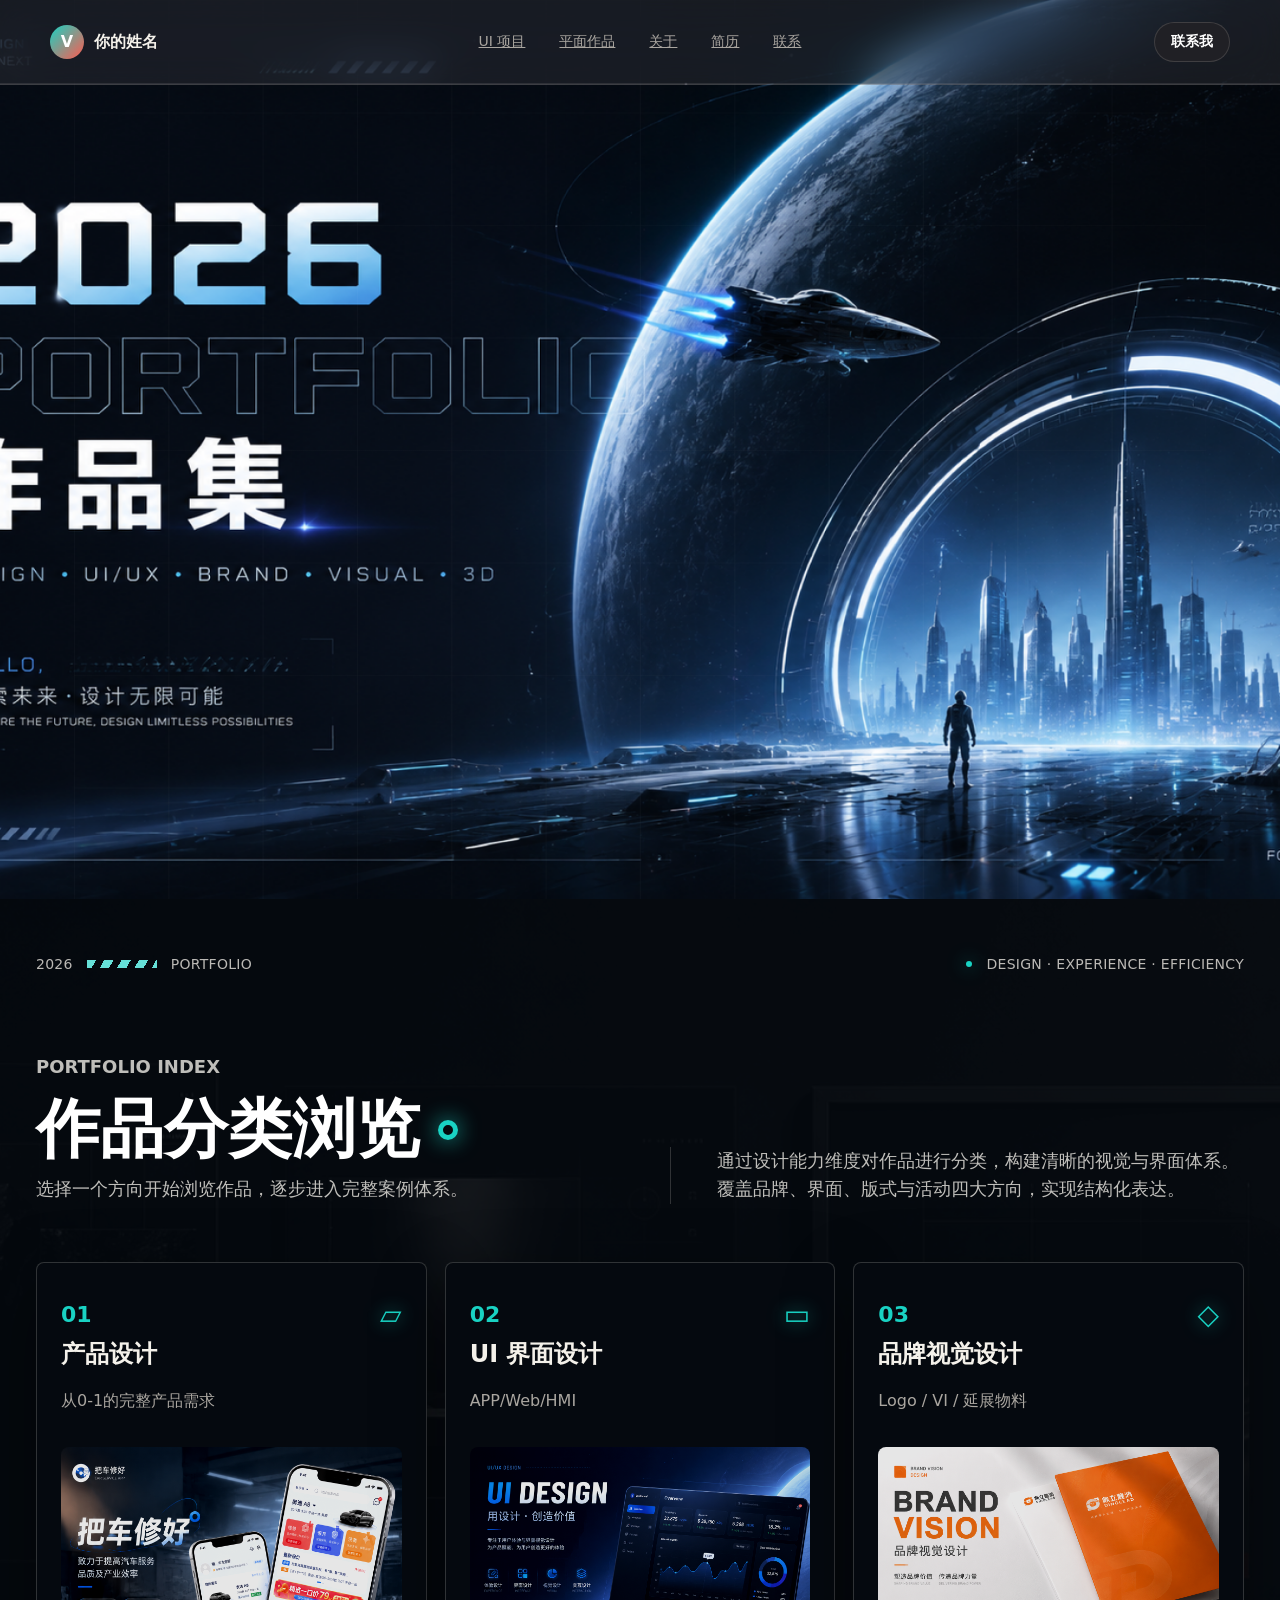
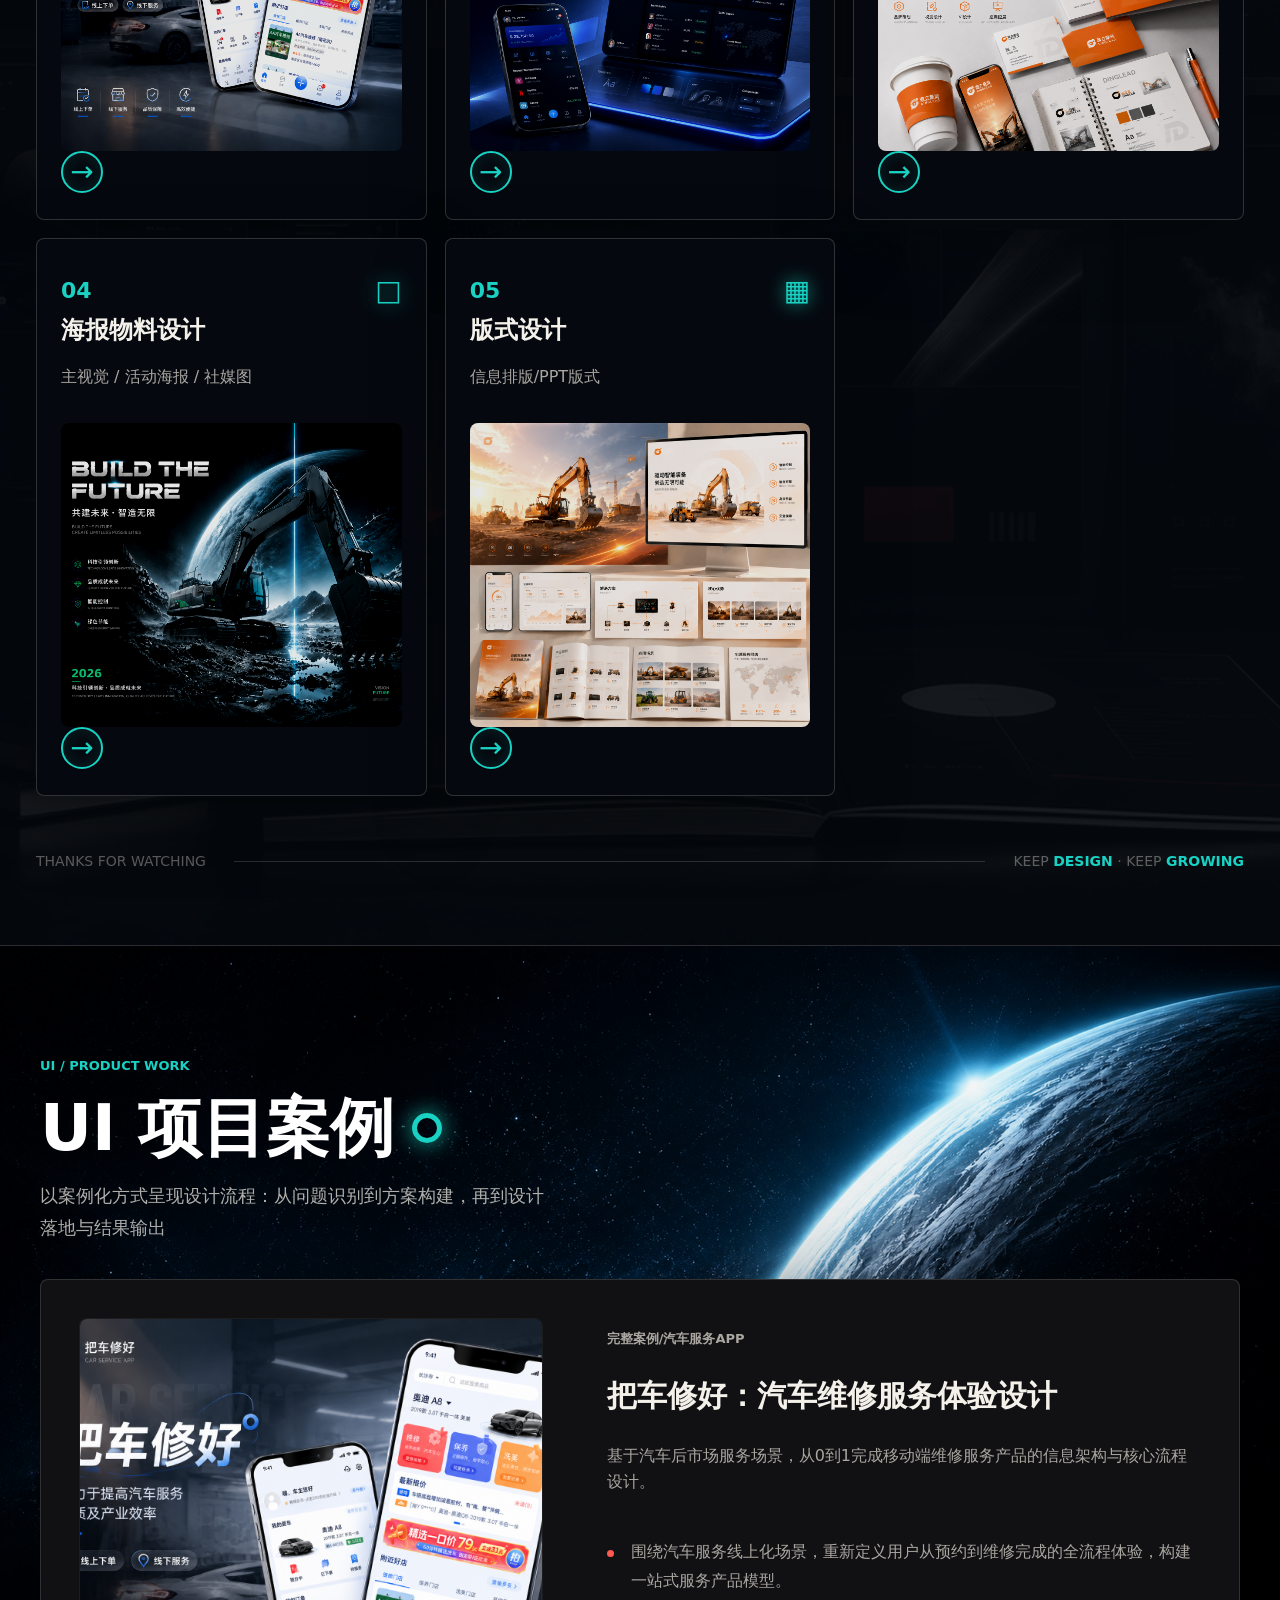
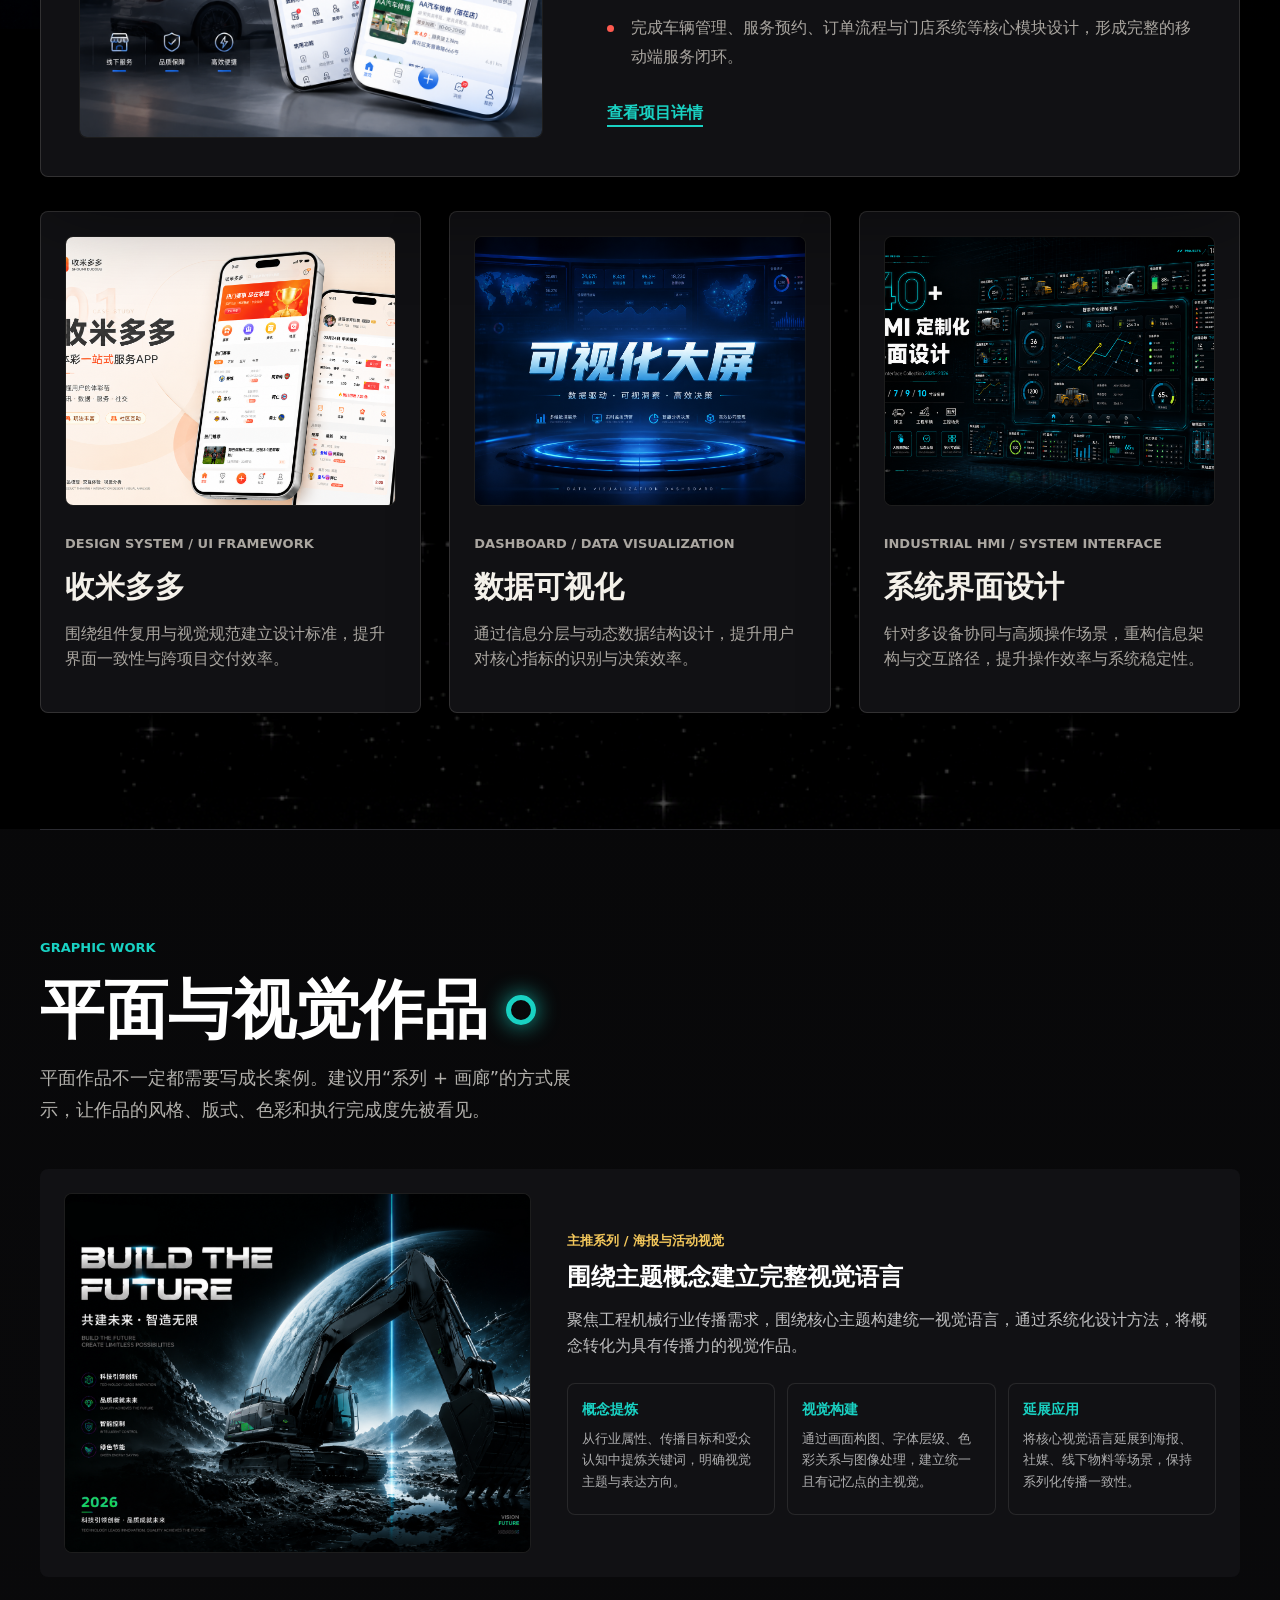
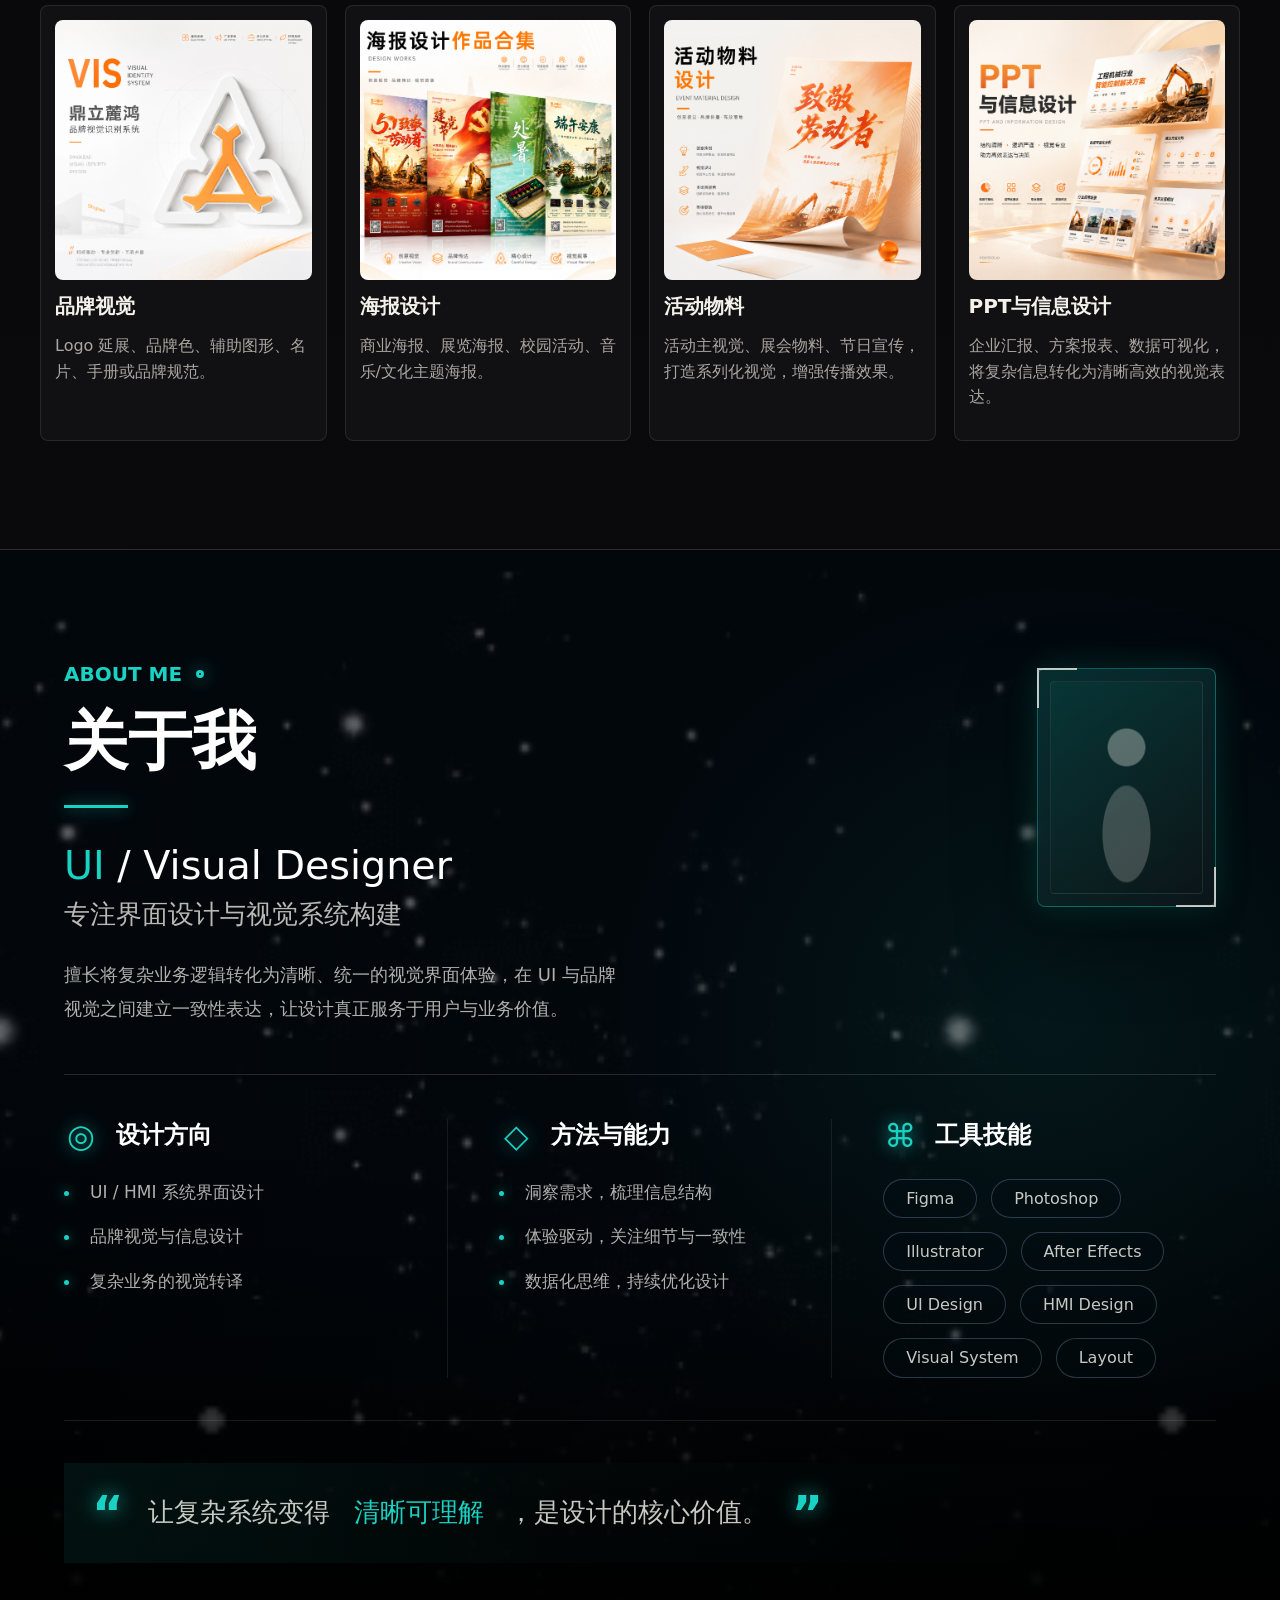
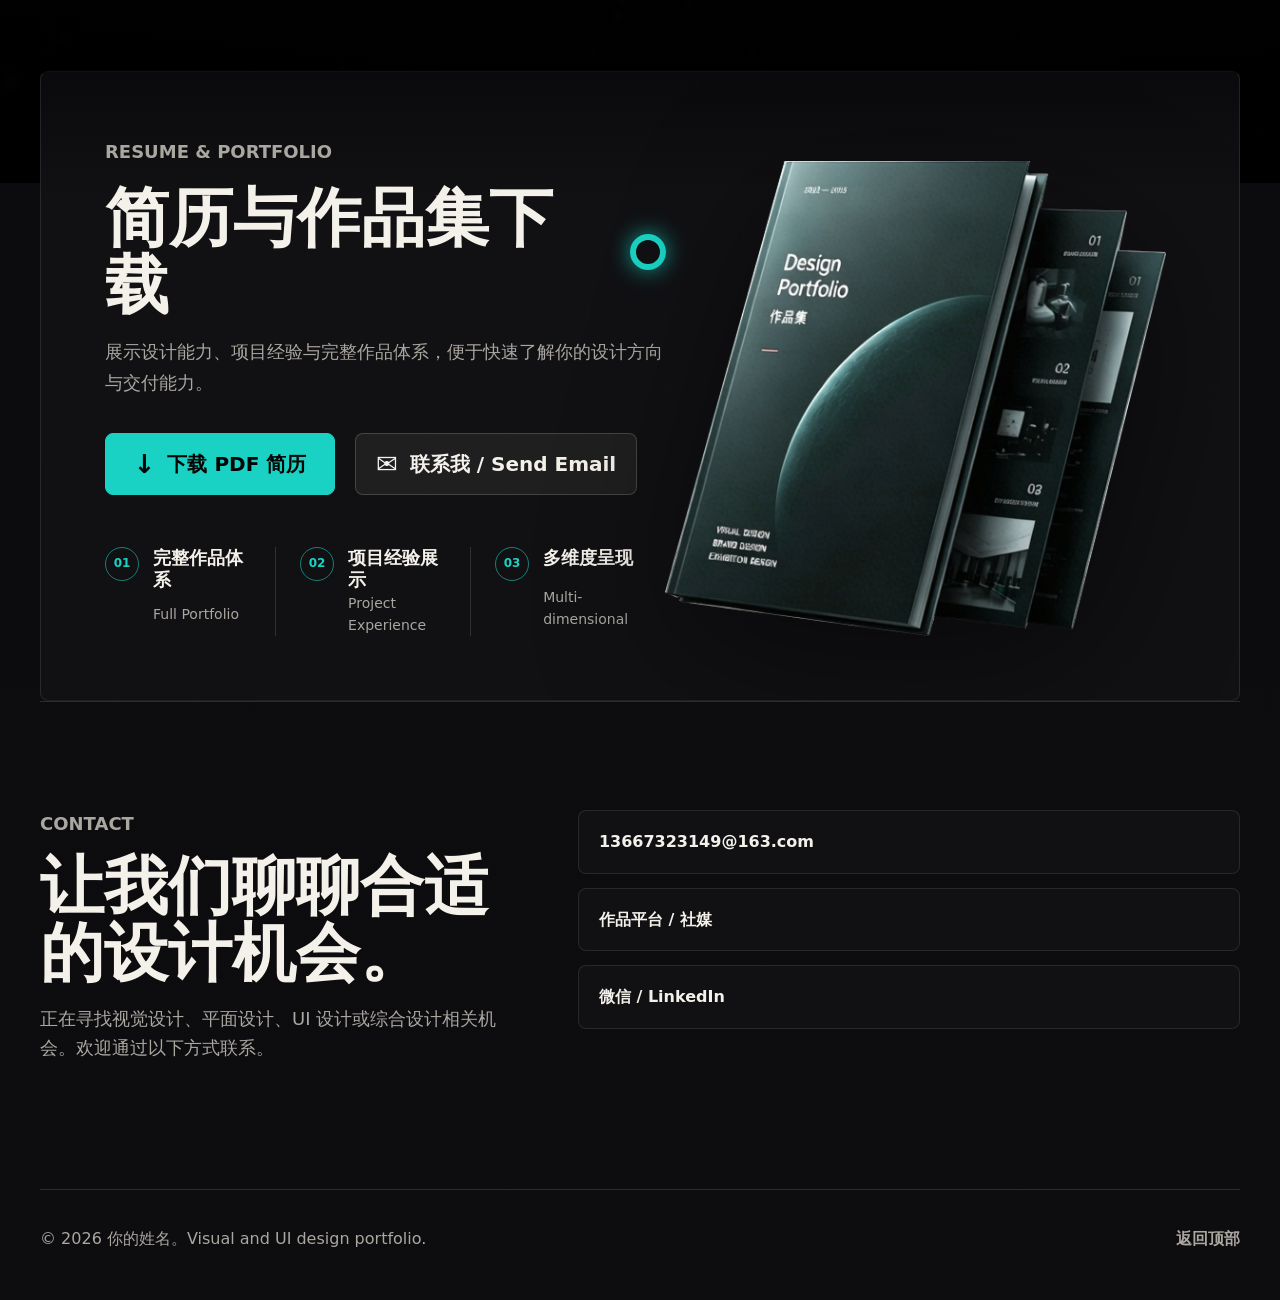
==== commit 53ec9514: "Publish latest website version" ====
--- a/index.html
+++ b/index.html
@@ -1,4 +1,4 @@
-<!doctype html>
+﻿<!doctype html>
 <html lang="zh-CN">
   <head>
     <meta charset="utf-8">
@@ -16,7 +16,7 @@
     <meta property="og:type" content="website">
     <meta property="og:image" content="assets/首页首屏.png">
     <link rel="preload" as="video" href="assets/hero-motion.mp4" type="video/mp4">
-    <link rel="stylesheet" href="styles.css?v=20260702-about-7">
+    <link rel="stylesheet" href="styles.css?v=20260702-links-1">
   </head>
   <body>
     <div class="starfield-bg" aria-hidden="true"></div>
@@ -63,7 +63,7 @@
           </div>
 
           <div class="signal-band">
-            <a class="category-card" href="#ui-work">
+            <a class="category-card" href="#product-design-case">
               <span class="category-card-head">
                 <span class="category-number">01</span>
                 <span class="category-icon">▱</span>
@@ -73,7 +73,7 @@
               <img class="category-thumb" src="assets/01.png" alt="产品设计预览图">
               <span class="category-arrow">→</span>
             </a>
-            <a class="category-card" href="#ui-work">
+            <a class="category-card" href="#ui-interface-cases">
               <span class="category-card-head">
                 <span class="category-number">02</span>
                 <span class="category-icon">▭</span>
@@ -83,7 +83,7 @@
               <img class="category-thumb" src="assets/02.png" alt="UI 界面设计预览图">
               <span class="category-arrow">→</span>
             </a>
-            <a class="category-card" href="#graphic-work">
+            <a class="category-card" href="#brand-visual-card">
               <span class="category-card-head">
                 <span class="category-number">03</span>
                 <span class="category-icon">◇</span>
@@ -93,7 +93,7 @@
               <img class="category-thumb" src="assets/03.png" alt="品牌视觉设计预览图">
               <span class="category-arrow">→</span>
             </a>
-            <a class="category-card" href="#graphic-work">
+            <a class="category-card" href="#poster-design-card">
               <span class="category-card-head">
                 <span class="category-number">04</span>
                 <span class="category-icon">□</span>
@@ -103,7 +103,7 @@
               <img class="category-thumb" src="assets/04.png" alt="海报物料设计预览图">
               <span class="category-arrow">→</span>
             </a>
-            <a class="category-card" href="#graphic-work">
+            <a class="category-card" href="#ppt-info-card">
               <span class="category-card-head">
                 <span class="category-number">05</span>
                 <span class="category-icon">▦</span>
@@ -131,28 +131,29 @@
           </p>
         </div>
 
-        <article class="featured-case">
+        <a class="featured-case featured-case-link" id="product-design-case" href="repair-case.html" aria-label="查看把车修好项目详情">
             <img class="case-image" src="assets/UI大图1200x900.png" alt="UI 项目大图">
           <div class="case-content">
-            <p class="case-meta">完整案例/产品设计</p>
-            <h3>从零定义汽车服务App的产品结构与用户体验体系</h3>
+            <p class="case-meta">完整案例/汽车服务App</p>
+            <h3>把车修好：汽车维修服务体验设计</h3>
             <p>
-              基于汽车后市场服务场景，从0到1完成移动端服务产品的信息架构与核心流程设计。
+              基于汽车后市场服务场景，从0到1完成移动端维修服务产品的信息架构与核心流程设计。
             </p>
             <ul class="case-points">
               <li>围绕汽车服务线上化场景，重新定义用户从预约到维修完成的全流程体验，构建一站式服务产品模型。</li>
               <li>完成车辆管理、服务预约、订单流程与门店系统等核心模块设计，形成完整的移动端服务闭环。</li>
             </ul>
-          </div>
-        </article>
-
-        <div class="case-grid">
-          <article class="case-card">
+            <span class="text-link case-entry-link">查看项目详情</span>
+          </div>
+        </a>
+
+        <div class="case-grid" id="ui-interface-cases">
+          <a class="case-card case-card-link" href="shoumi-case.html" aria-label="查看收米多多项目详情">
             <img class="case-thumb" src="assets/UI小图-1.png" alt="UI Case 02 项目预览图">
             <p class="case-meta">Design System / UI Framework</p>
-            <h3>设计系统/UI框架</h3>
+            <h3>收米多多</h3>
             <p>围绕组件复用与视觉规范建立设计标准，提升界面一致性与跨项目交付效率。</p>
-          </article>
+          </a>
           <article class="case-card">
             <img class="case-thumb" src="assets/UI小图-2.png" alt="UI Case 03 项目预览图">
             <p class="case-meta">Dashboard / Data Visualization</p>
@@ -204,22 +205,22 @@
           </article>
 
           <div class="graphic-grid" aria-label="平面作品画廊">
-            <article class="graphic-card">
+            <article class="graphic-card" id="brand-visual-card">
               <img class="graphic-thumb" src="assets/平面小图-1.png" alt="品牌视觉作品预览图">
               <h3>品牌视觉</h3>
               <p>Logo 延展、品牌色、辅助图形、名片、手册或品牌规范。</p>
             </article>
-            <article class="graphic-card">
+            <article class="graphic-card" id="poster-design-card">
               <img class="graphic-thumb" src="assets/平面小图-2.png" alt="海报设计作品预览图">
               <h3>海报设计</h3>
               <p>商业海报、展览海报、校园活动、音乐/文化主题海报。</p>
             </article>
-            <article class="graphic-card">
+            <article class="graphic-card" id="activity-material-card">
               <img class="graphic-thumb" src="assets/平面小图-3.png" alt="活动物料作品预览图">
               <h3>活动物料</h3>
               <p>活动主视觉、展会物料、节日宣传，打造系列化视觉，增强传播效果。</p>
             </article>
-            <article class="graphic-card">
+            <article class="graphic-card" id="ppt-info-card">
               <img class="graphic-thumb" src="assets/平面小图-4.png" alt="PPT与信息设计作品预览图">
               <h3>PPT与信息设计</h3>
               <p>企业汇报、方案报表、数据可视化，将复杂信息转化为清晰高效的视觉表达。</p>
--- a/styles.css
+++ b/styles.css
@@ -69,6 +69,18 @@
   max-width: 100%;
 }
 
+.visually-hidden {
+  position: absolute;
+  width: 1px;
+  height: 1px;
+  padding: 0;
+  overflow: hidden;
+  white-space: nowrap;
+  border: 0;
+  clip: rect(0 0 0 0);
+  clip-path: inset(50%);
+}
+
 a {
   color: inherit;
 }
@@ -621,7 +633,6 @@
     min-height: 480px;
   }
 }
-
 @media (max-width: 1100px) {
   .signal-band {
     grid-template-columns: repeat(2, minmax(0, 1fr));
@@ -761,6 +772,38 @@
   box-shadow: 0 28px 90px rgba(0, 0, 0, 0.48);
 }
 
+.featured-case-link {
+  color: inherit;
+  text-decoration: none;
+  cursor: pointer;
+  transition:
+    border-color 180ms ease,
+    box-shadow 180ms ease,
+    transform 180ms ease;
+}
+
+.featured-case-link:hover,
+.featured-case-link:focus-visible {
+  border-color: rgba(25, 210, 195, 0.46);
+  box-shadow:
+    0 28px 90px rgba(0, 0, 0, 0.5),
+    0 0 0 1px rgba(25, 210, 195, 0.16);
+  transform: translateY(-2px);
+}
+
+.featured-case-link:focus-visible {
+  outline: 2px solid var(--teal);
+  outline-offset: 4px;
+}
+
+#product-design-case,
+#ui-interface-cases,
+#brand-visual-card,
+#poster-design-card,
+#ppt-info-card {
+  scroll-margin-top: calc(var(--header-height) + 28px);
+}
+
 .case-visual {
   display: flex;
   min-height: 260px;
@@ -872,6 +915,10 @@
   border-bottom: 2px solid currentColor;
 }
 
+.case-entry-link {
+  margin-top: 28px;
+}
+
 .case-grid {
   position: relative;
   isolation: isolate;
@@ -900,6 +947,17 @@
   box-shadow: 0 20px 58px rgba(0, 0, 0, 0.34);
 }
 
+.case-card-link {
+  display: block;
+  color: inherit;
+  text-decoration: none;
+}
+
+.case-card-link:hover,
+.case-card-link:focus-visible {
+  color: inherit;
+}
+
 .case-card h3 {
   margin: 12px 0 14px;
   font-size: 30px;
@@ -909,6 +967,1708 @@
 .case-card .case-visual {
   min-height: 170px;
   margin-bottom: 22px;
+}
+
+.case-page-body {
+  background:
+    radial-gradient(circle at 18% 0%, rgba(25, 210, 195, 0.16), transparent 30%),
+    radial-gradient(circle at 82% 14%, rgba(255, 90, 79, 0.12), transparent 28%),
+    linear-gradient(180deg, #08080a 0%, #050506 52%, #0c0c0f 100%);
+}
+
+.case-page {
+  display: grid;
+  gap: 36px;
+  width: min(100% - 80px, 1440px);
+  margin: 0 auto;
+  padding: var(--header-height) 0 90px;
+}
+
+.case-page-body .case-page {
+  padding-bottom: 0;
+}
+
+.case-breadcrumb-bar {
+  position: fixed;
+  top: calc(var(--header-height) + clamp(18px, 2.4vw, 34px));
+  left: clamp(28px, 4.2vw, 80px);
+  z-index: 18;
+  display: flex;
+  align-items: center;
+  justify-content: flex-start;
+  gap: 26px;
+  min-height: auto;
+  pointer-events: none;
+}
+
+.case-breadcrumb {
+  display: flex;
+  flex-wrap: wrap;
+  align-items: center;
+  gap: 6px;
+  margin: 0;
+  padding: 0;
+  list-style: none;
+  color: rgba(244, 241, 234, 0.68);
+  font-size: 16px;
+  font-weight: 700;
+  letter-spacing: 0;
+  pointer-events: auto;
+  text-shadow: 0 2px 10px rgba(0, 0, 0, 0.65);
+}
+
+.case-breadcrumb li {
+  display: flex;
+  align-items: center;
+  gap: 6px;
+}
+
+.case-breadcrumb li + li::before {
+  content: "/";
+  color: rgba(244, 241, 234, 0.52);
+}
+
+.case-breadcrumb a {
+  color: rgba(244, 241, 234, 0.72);
+  text-decoration: none;
+}
+
+.case-breadcrumb a:hover,
+.case-breadcrumb a:focus-visible {
+  color: var(--teal);
+}
+
+.case-breadcrumb [aria-current="page"] {
+  color: var(--teal);
+}
+
+.case-back-button {
+  flex: 0 0 auto;
+  display: inline-flex;
+  align-items: center;
+  gap: 10px;
+  min-height: 48px;
+  padding: 0 22px;
+  color: rgba(255, 255, 255, 0.9);
+  font: inherit;
+  font-size: 18px;
+  font-weight: 900;
+  background:
+    linear-gradient(180deg, rgba(255, 255, 255, 0.16), rgba(255, 255, 255, 0.04)),
+    rgba(18, 23, 27, 0.72);
+  border: 1px solid rgba(244, 241, 234, 0.12);
+  border-radius: 999px;
+  box-shadow:
+    inset 0 1px 0 rgba(255, 255, 255, 0.16),
+    0 14px 34px rgba(0, 0, 0, 0.4),
+    0 0 24px rgba(25, 210, 195, 0.12);
+  backdrop-filter: blur(18px) saturate(130%);
+  cursor: pointer;
+  pointer-events: auto;
+}
+
+.case-back-button:hover,
+.case-back-button:focus-visible {
+  color: #fff;
+  border-color: rgba(25, 210, 195, 0.46);
+  box-shadow:
+    inset 0 1px 0 rgba(255, 255, 255, 0.18),
+    0 16px 36px rgba(0, 0, 0, 0.46),
+    0 0 30px rgba(25, 210, 195, 0.28);
+  outline: 2px solid rgba(25, 210, 195, 0.5);
+  outline-offset: 3px;
+}
+
+.case-hero-detail {
+  position: relative;
+  width: 100vw;
+  min-height: auto;
+  margin-left: calc(50% - 50vw);
+  overflow: hidden;
+  background: #050506;
+  border: 0;
+  border-radius: 0;
+  box-shadow: 0 30px 92px rgba(0, 0, 0, 0.55);
+}
+
+.case-hero-copy h1 {
+  max-width: 720px;
+  margin: 18px 0 24px;
+  color: #fff;
+  font-size: clamp(56px, 8vw, 116px);
+  line-height: 0.92;
+}
+
+.case-hero-copy p {
+  max-width: 660px;
+  margin: 0;
+  color: rgba(244, 241, 234, 0.76);
+  font-size: clamp(17px, 1.45vw, 22px);
+  line-height: 1.85;
+}
+
+.case-hero-actions {
+  display: flex;
+  flex-wrap: wrap;
+  gap: 12px;
+  margin-top: 34px;
+}
+
+.case-hero-actions a {
+  padding: 12px 18px;
+  color: #071010;
+  font-weight: 900;
+  text-decoration: none;
+  background: var(--teal);
+  border: 1px solid rgba(25, 210, 195, 0.8);
+  border-radius: var(--radius);
+}
+
+.case-hero-actions a:last-child {
+  color: var(--ink);
+  background: transparent;
+  border-color: rgba(244, 241, 234, 0.22);
+}
+
+.case-hero-media img {
+  width: 100%;
+  min-height: 520px;
+  object-fit: cover;
+  border: 1px solid rgba(244, 241, 234, 0.12);
+  border-radius: var(--radius);
+  background: #050506;
+}
+
+.case-cover-image {
+  width: 100%;
+  height: auto;
+  object-fit: contain;
+  object-position: center;
+  background: #050506;
+}
+
+.case-card-grid span,
+.challenge-stack span {
+  display: block;
+  margin-bottom: 12px;
+  color: var(--teal);
+  font-size: 13px;
+  font-weight: 900;
+}
+
+.case-section {
+  display: grid;
+  grid-template-columns: minmax(220px, 0.34fr) minmax(0, 1fr);
+  gap: clamp(28px, 5vw, 68px);
+  padding: clamp(30px, 4vw, 54px) 0;
+  border-top: 1px solid rgba(244, 241, 234, 0.12);
+  scroll-margin-top: calc(var(--header-height) + 28px);
+}
+
+.case-section-heading {
+  position: sticky;
+  top: calc(var(--header-height) + 28px);
+  align-self: start;
+}
+
+.case-section-heading h2,
+.case-summary-detail h2 {
+  margin: 0;
+  color: #fff;
+  font-size: clamp(30px, 3.5vw, 56px);
+  line-height: 1.08;
+}
+
+.background-case-section {
+  position: relative;
+  display: grid;
+  grid-template-columns: minmax(360px, 0.62fr) minmax(0, 1fr);
+  gap: clamp(44px, 7vw, 110px);
+  align-items: end;
+  width: 100vw;
+  min-height: min(860px, 92vh);
+  margin-left: calc(50% - 50vw);
+  padding:
+    clamp(70px, 8vw, 132px)
+    max(48px, calc((100vw - 1440px) / 2))
+    clamp(58px, 6vw, 98px);
+  overflow: hidden;
+  background: url("assets/repair-background-reference.png") center / cover no-repeat;
+  border-top: 1px solid rgba(25, 210, 195, 0.18);
+  border-bottom: 1px solid rgba(25, 210, 195, 0.12);
+  scroll-margin-top: calc(var(--header-height) + 28px);
+}
+
+.case-hero-detail + .background-case-section {
+  margin-top: -36px;
+}
+
+.background-case-section + .design-system-section {
+  margin-top: -36px;
+}
+
+.background-copy,
+.pain-points-panel {
+  position: relative;
+  z-index: 1;
+}
+
+.background-kicker,
+.pain-title,
+.design-objective > p {
+  margin: 0;
+  color: rgba(244, 241, 234, 0.72);
+  font-weight: 900;
+  letter-spacing: 0;
+  text-transform: uppercase;
+}
+
+.background-kicker span,
+.background-lede strong,
+.pain-title span,
+.design-objective > p span {
+  color: var(--teal);
+}
+
+.background-lede strong,
+.design-objective > strong,
+.objective-grid span,
+.pain-card-copy span {
+  color: var(--teal);
+}
+
+.background-copy h2 {
+  margin: 14px 0 20px;
+  color: #fff;
+  font-size: clamp(62px, 4.8vw, 82px);
+  line-height: 0.92;
+  text-shadow:
+    0 12px 34px rgba(0, 0, 0, 0.65),
+    0 0 28px rgba(0, 160, 250, 0.18);
+}
+
+.background-lede {
+  max-width: 620px;
+  margin: 0;
+  color: rgba(255, 255, 255, 0.92);
+  font-size: clamp(19px, 1.32vw, 23px);
+  font-weight: 900;
+  line-height: 1.5;
+}
+
+.background-description {
+  max-width: 690px;
+  margin: 54px 0 0;
+  color: rgba(244, 241, 234, 0.72);
+  font-size: 17px;
+  line-height: 2;
+}
+
+.background-description::before {
+  display: block;
+  width: 54px;
+  height: 2px;
+  margin-bottom: 32px;
+  content: "";
+  background: var(--teal);
+}
+
+.design-objective {
+  margin-top: clamp(44px, 5vw, 70px);
+}
+
+.design-objective > p {
+  display: flex;
+  align-items: center;
+  gap: 12px;
+  color: #fff;
+  font-size: 20px;
+}
+
+.design-objective small,
+.pain-title small {
+  color: rgba(244, 241, 234, 0.42);
+  font-size: 13px;
+  font-weight: 800;
+  text-transform: uppercase;
+}
+
+.design-objective > strong {
+  display: block;
+  margin-top: 28px;
+  color: var(--teal);
+  font-size: clamp(22px, 2vw, 30px);
+  line-height: 1.4;
+}
+
+.objective-grid {
+  display: grid;
+  grid-template-columns: repeat(4, minmax(0, 1fr));
+  gap: 1px;
+  margin-top: 38px;
+}
+
+.objective-grid div {
+  min-height: 128px;
+  padding: 0 22px;
+  border-right: 1px solid rgba(244, 241, 234, 0.1);
+}
+
+.objective-grid div:last-child {
+  border-right: 0;
+}
+
+.objective-grid span {
+  display: grid;
+  width: 54px;
+  height: 54px;
+  margin-bottom: 20px;
+  place-items: center;
+  color: var(--teal);
+  font-size: 28px;
+  background: rgba(25, 210, 195, 0.08);
+  border: 1px solid rgba(25, 210, 195, 0.24);
+  border-radius: 999px;
+  box-shadow: 0 0 28px rgba(25, 210, 195, 0.28);
+}
+
+.objective-grid h3 {
+  margin: 0 0 8px;
+  color: #fff;
+  font-size: 17px;
+}
+
+.objective-grid p {
+  margin: 0;
+  color: rgba(244, 241, 234, 0.58);
+  font-size: 14px;
+}
+
+.pain-points-panel {
+  align-self: end;
+}
+
+.pain-title {
+  display: flex;
+  align-items: center;
+  gap: 12px;
+  margin-bottom: 22px;
+  color: #fff;
+  font-size: 20px;
+}
+
+.pain-card-grid {
+  display: grid;
+  grid-template-columns: repeat(3, minmax(0, 1fr));
+  gap: 18px;
+}
+
+.pain-card-grid article {
+  display: grid;
+  grid-template-rows: 132px 190px;
+  min-height: 322px;
+  padding: 0;
+  overflow: hidden;
+  background: rgba(5, 14, 20, 0.84);
+  border: 1px solid rgba(25, 210, 195, 0.12);
+  border-radius: var(--radius);
+  box-shadow:
+    inset 0 1px 0 rgba(255, 255, 255, 0.05),
+    0 20px 50px rgba(0, 0, 0, 0.34);
+}
+
+.pain-card-copy {
+  display: grid;
+  grid-template-columns: 48px minmax(0, 1fr);
+  grid-template-rows: 34px auto;
+  column-gap: 16px;
+  row-gap: 4px;
+  min-height: 132px;
+  padding: 22px 24px 24px;
+  background:
+    linear-gradient(180deg, rgba(10, 29, 39, 0.96), rgba(5, 14, 20, 0.92));
+}
+
+.pain-card-copy span {
+  display: grid;
+  grid-row: 1 / span 2;
+  width: 48px;
+  height: 48px;
+  margin: 0;
+  place-items: center;
+  color: var(--teal);
+  font-size: 20px;
+  font-weight: 900;
+  background: rgba(25, 210, 195, 0.08);
+  border: 1px solid rgba(25, 210, 195, 0.22);
+  border-radius: 999px;
+  box-shadow: 0 0 26px rgba(25, 210, 195, 0.24);
+}
+
+.pain-card-copy h3 {
+  align-self: center;
+  margin: 0;
+  color: #fff;
+  font-size: 16px;
+  line-height: 1.32;
+  white-space: nowrap;
+}
+
+.pain-card-copy p {
+  grid-column: 2;
+  max-width: 220px;
+  align-self: start;
+  margin: 0;
+  color: rgba(244, 241, 234, 0.68);
+  font-size: 13px;
+  line-height: 1.7;
+}
+
+.pain-card-image {
+  min-height: 190px;
+  background:
+    linear-gradient(180deg, rgba(5, 14, 20, 0), rgba(5, 14, 20, 0.2)),
+    var(--pain-image) center / cover no-repeat;
+  filter: saturate(0.78) brightness(0.66) contrast(1.08);
+}
+
+.pain-card-grid article:nth-child(1) .pain-card-image {
+  --pain-image: url("assets/把车修好-UI小图-1.png");
+}
+
+.pain-card-grid article:nth-child(2) .pain-card-image {
+  --pain-image: url("assets/把车修好-UI小图-2.png");
+}
+
+.pain-card-grid article:nth-child(3) .pain-card-image {
+  --pain-image: url("assets/把车修好-UI小图-3.png");
+}
+
+.case-text-stack {
+  display: grid;
+  gap: 16px;
+  max-width: 920px;
+}
+
+.case-text-stack p,
+.case-card-grid p,
+.design-system-panel p,
+.challenge-stack p,
+.outcome-band p,
+.case-summary-detail p {
+  margin: 0;
+  color: rgba(244, 241, 234, 0.72);
+  line-height: 1.8;
+}
+
+.case-card-grid {
+  display: grid;
+  gap: 18px;
+}
+
+.case-card-grid.three {
+  grid-template-columns: repeat(3, minmax(0, 1fr));
+}
+
+.case-card-grid.four {
+  grid-template-columns: repeat(4, minmax(0, 1fr));
+}
+
+.case-card-grid article,
+.challenge-stack article,
+.outcome-band article {
+  min-height: 100%;
+  padding: 22px;
+  background: rgba(17, 17, 20, 0.9);
+  border: 1px solid rgba(244, 241, 234, 0.12);
+  border-radius: var(--radius);
+}
+
+.case-card-grid h3,
+.design-system-panel h3,
+.challenge-stack h3 {
+  margin: 0 0 12px;
+  color: #fff;
+  font-size: 20px;
+  line-height: 1.35;
+}
+
+.design-system-section {
+  display: block;
+  width: 100vw;
+  min-height: clamp(760px, 53.35vw, 916px);
+  margin-left: calc(50% - 50vw);
+  padding:
+    clamp(126px, 9.8vw, 168px)
+    max(76px, calc((100vw - 1565px) / 2))
+    clamp(48px, 4vw, 68px);
+  overflow: hidden;
+  background: #000409;
+  border-top: 0;
+  border-bottom: 0;
+}
+
+.design-system-panel {
+  display: grid;
+  gap: clamp(40px, 3.2vw, 55px);
+}
+
+.design-system-hero {
+  display: grid;
+  grid-template-columns: minmax(560px, 0.92fr) minmax(0, 1.08fr);
+  gap: clamp(118px, 10vw, 172px);
+  align-items: end;
+}
+
+.design-system-title p,
+.system-block-heading p {
+  margin: 0;
+  color: rgba(244, 241, 234, 0.78);
+  font-weight: 900;
+  letter-spacing: 0.01em;
+  text-transform: uppercase;
+}
+
+.design-system-title p span,
+.system-block-heading span {
+  color: #00f0ff;
+}
+
+.design-system-title h2 {
+  position: relative;
+  width: fit-content;
+  margin: 14px 0 20px;
+  color: #fff;
+  font-size: clamp(62px, 4.8vw, 82px);
+  line-height: 0.92;
+  text-shadow:
+    0 12px 34px rgba(0, 0, 0, 0.65),
+    0 0 28px rgba(0, 160, 250, 0.18);
+}
+
+.design-system-title h2::after {
+  position: absolute;
+  top: -2px;
+  right: -38px;
+  width: 24px;
+  height: 24px;
+  content: "";
+  border: 7px solid #00d9f5;
+  border-left-color: transparent;
+  border-radius: 999px;
+  box-shadow: 0 0 22px rgba(0, 217, 245, 0.78);
+}
+
+.design-system-title strong {
+  display: block;
+  max-width: 620px;
+  color: rgba(255, 255, 255, 0.92);
+  font-size: clamp(19px, 1.32vw, 23px);
+  line-height: 1.5;
+}
+
+.design-system-title::after {
+  display: block;
+  width: 44px;
+  height: 2px;
+  margin-top: 36px;
+  content: "";
+  background: #00f0ff;
+  box-shadow: 0 0 16px rgba(25, 210, 195, 0.72);
+}
+
+.design-system-summary {
+  display: grid;
+  gap: 26px;
+}
+
+.design-system-summary > p {
+  max-width: 610px;
+  margin: 0;
+  color: rgba(244, 241, 234, 0.66);
+  font-size: 16px;
+  line-height: 1.9;
+}
+
+.system-principles {
+  display: grid;
+  grid-template-columns: repeat(4, minmax(0, 1fr));
+  gap: 18px;
+}
+
+.system-principles article {
+  display: grid;
+  min-height: clamp(136px, 9vw, 155px);
+  place-items: center;
+  padding: 20px 16px 18px;
+  text-align: center;
+  background:
+    linear-gradient(180deg, rgba(13, 34, 48, 0.82), rgba(7, 19, 30, 0.88));
+  border: 1px solid rgba(0, 217, 245, 0.12);
+  border-radius: var(--radius);
+  box-shadow:
+    inset 0 1px 0 rgba(255, 255, 255, 0.05),
+    0 22px 60px rgba(0, 0, 0, 0.32);
+}
+
+.system-principles span {
+  display: block;
+  color: #00f0ff;
+  font-size: clamp(36px, 2.6vw, 45px);
+  line-height: 1;
+  text-shadow: 0 0 18px rgba(25, 210, 195, 0.74);
+}
+
+.system-principles h3 {
+  margin: 10px 0 2px;
+  color: #fff;
+  font-size: clamp(17px, 1.15vw, 20px);
+}
+
+.system-principles p,
+.system-block-heading small,
+.component-group > small {
+  margin: 0;
+  color: rgba(244, 241, 234, 0.5);
+  font-size: 13px;
+  line-height: 1.6;
+  text-transform: uppercase;
+}
+
+.design-system-board {
+  display: grid;
+  grid-template-columns: 1.08fr 0.86fr 1.03fr 0.9fr;
+  gap: 0;
+  padding-top: clamp(38px, 3vw, 52px);
+  border-top: 1px solid rgba(244, 241, 234, 0.13);
+}
+
+.system-block {
+  min-width: 0;
+  padding: 0 clamp(26px, 2.35vw, 40px);
+  border-right: 1px solid rgba(244, 241, 234, 0.08);
+}
+
+.system-block:first-child {
+  padding-left: 0;
+}
+
+.system-block:last-child {
+  padding-right: 0;
+  border-right: 0;
+}
+
+.system-block-heading {
+  margin-bottom: 24px;
+}
+
+.system-block-heading p {
+  color: #fff;
+  font-size: clamp(18px, 1.15vw, 21px);
+}
+
+.system-block-heading small {
+  display: block;
+  margin-top: 4px;
+}
+
+.system-color-primary {
+  display: grid;
+  grid-template-columns: repeat(3, minmax(0, 1fr));
+  gap: 8px;
+  margin-bottom: clamp(38px, 2.9vw, 50px);
+}
+
+.system-color-primary span {
+  display: flex;
+  min-height: clamp(124px, 8.9vw, 153px);
+  flex-direction: column;
+  justify-content: flex-end;
+  padding: 18px 14px;
+  color: #fff;
+  background:
+    linear-gradient(180deg, transparent, rgba(0, 0, 0, 0.18)),
+    var(--swatch);
+  border-radius: var(--radius);
+  box-shadow: 0 18px 42px rgba(0, 0, 0, 0.22);
+}
+
+.system-color-primary b {
+  font-size: clamp(15px, 1vw, 17px);
+}
+
+.system-color-primary small {
+  color: rgba(255, 255, 255, 0.9);
+  font-size: 13px;
+}
+
+.system-color-neutral {
+  display: grid;
+  grid-template-columns: repeat(6, minmax(0, 1fr));
+  gap: 6px;
+}
+
+.system-color-neutral span {
+  display: flex;
+  min-height: clamp(60px, 4.25vw, 73px);
+  align-items: flex-end;
+  justify-content: center;
+  padding-bottom: 34px;
+  color: rgba(244, 241, 234, 0.74);
+  font-size: 11px;
+  background: var(--swatch);
+  border: 1px solid rgba(244, 241, 234, 0.08);
+  border-radius: var(--radius);
+  box-shadow: 0 16px 34px rgba(0, 0, 0, 0.18);
+}
+
+.type-specimen {
+  display: grid;
+  grid-template-columns: auto 1fr;
+  gap: 22px;
+  align-items: center;
+  margin-bottom: 18px;
+}
+
+.type-specimen > span {
+  color: #f0f4f6;
+  font-size: clamp(78px, 5.45vw, 94px);
+  font-weight: 900;
+  line-height: 0.9;
+  text-shadow: 0 14px 28px rgba(0, 0, 0, 0.48);
+}
+
+.type-specimen strong {
+  display: block;
+  color: #fff;
+  font-size: clamp(20px, 1.32vw, 23px);
+  font-weight: 600;
+}
+
+.type-specimen small {
+  color: rgba(244, 241, 234, 0.62);
+  font-size: 14px;
+  line-height: 1.8;
+}
+
+.type-scale {
+  display: grid;
+  margin: 0;
+}
+
+.type-scale div {
+  display: grid;
+  grid-template-columns: auto 1fr auto;
+  gap: 8px;
+  align-items: baseline;
+  padding: 8px 0;
+  border-top: 1px solid rgba(244, 241, 234, 0.08);
+}
+
+.type-scale dt {
+  color: #fff;
+  font-weight: 800;
+}
+
+.type-scale dd {
+  margin: 0;
+  color: rgba(244, 241, 234, 0.68);
+}
+
+.type-scale small {
+  color: rgba(244, 241, 234, 0.48);
+}
+
+.component-group {
+  display: grid;
+  gap: 11px;
+  margin-bottom: 18px;
+}
+
+.system-buttons,
+.system-tags {
+  display: flex;
+  flex-wrap: wrap;
+  gap: 10px;
+}
+
+.system-buttons button {
+  min-height: 42px;
+  padding: 0 20px;
+  color: #fff;
+  font: inherit;
+  font-weight: 800;
+  background: #00a0fa;
+  border: 1px solid #00a0fa;
+  border-radius: 4px;
+}
+
+.system-buttons button:nth-child(2) {
+  color: #00c7ff;
+  background: transparent;
+}
+
+.system-buttons button:nth-child(3) {
+  color: rgba(255, 255, 255, 0.86);
+  background: rgba(244, 241, 234, 0.12);
+  border-color: rgba(244, 241, 234, 0.08);
+}
+
+.system-tags span {
+  padding: 4px 11px;
+  color: #00a0fa;
+  border: 1px solid rgba(0, 160, 250, 0.54);
+  border-radius: 999px;
+  font-size: 12px;
+  font-weight: 800;
+}
+
+.system-tags span:nth-child(2) {
+  color: #8e74ff;
+  border-color: rgba(142, 116, 255, 0.56);
+}
+
+.system-tags span:nth-child(3) {
+  color: #ff8a2a;
+  border-color: rgba(255, 138, 42, 0.58);
+}
+
+.system-tags span:nth-child(4) {
+  color: #32c864;
+  border-color: rgba(50, 200, 100, 0.56);
+}
+
+.system-tags span:nth-child(5) {
+  color: #9aa3ad;
+  border-color: rgba(154, 163, 173, 0.42);
+}
+
+.system-car-component {
+  display: block;
+  width: min(100%, 360px);
+  height: auto;
+  margin-top: 2px;
+  border-radius: var(--radius);
+  box-shadow:
+    0 18px 42px rgba(0, 0, 0, 0.34),
+    0 0 28px rgba(0, 217, 245, 0.1);
+}
+
+.system-car-card {
+  display: grid;
+  grid-template-columns: 106px minmax(0, 1fr) auto;
+  gap: 14px;
+  align-items: center;
+  min-height: 94px;
+  padding: 15px 16px;
+  background:
+    linear-gradient(90deg, rgba(0, 160, 250, 0.18), rgba(9, 26, 39, 0.7) 42%, rgba(9, 23, 34, 0.9));
+  border: 1px solid rgba(0, 217, 245, 0.12);
+  border-radius: var(--radius);
+}
+
+.car-visual {
+  height: 54px;
+  background:
+    radial-gradient(ellipse at 50% 78%, rgba(25, 210, 195, 0.36) 0 34%, transparent 35%),
+    linear-gradient(10deg, transparent 28%, rgba(230, 232, 235, 0.92) 29% 48%, transparent 49%),
+    linear-gradient(160deg, transparent 18%, rgba(155, 170, 182, 0.84) 19% 42%, transparent 43%);
+  filter: drop-shadow(0 8px 16px rgba(0, 160, 250, 0.34));
+}
+
+.system-car-card strong {
+  color: #fff;
+  font-size: 18px;
+}
+
+.system-car-card p {
+  margin: 3px 0 8px;
+  color: rgba(244, 241, 234, 0.58);
+  font-size: 13px;
+}
+
+.system-car-card span {
+  padding: 3px 8px;
+  color: rgba(255, 255, 255, 0.78);
+  background: rgba(244, 241, 234, 0.12);
+  border-radius: 4px;
+  font-size: 12px;
+}
+
+.system-car-card i {
+  color: rgba(244, 241, 234, 0.48);
+  font-size: 34px;
+  font-style: normal;
+}
+
+.icon-grid {
+  display: grid;
+  grid-template-columns: repeat(4, minmax(0, 1fr));
+  border-top: 1px solid rgba(244, 241, 234, 0.08);
+  border-left: 1px solid rgba(244, 241, 234, 0.08);
+}
+
+.icon-grid span {
+  display: grid;
+  aspect-ratio: 1;
+  place-items: center;
+  color: rgba(244, 241, 234, 0.66);
+  border-right: 1px solid rgba(244, 241, 234, 0.08);
+  border-bottom: 1px solid rgba(244, 241, 234, 0.08);
+  font-size: clamp(26px, 1.8vw, 31px);
+  line-height: 1;
+}
+
+.icon-grid span:nth-child(5) {
+  color: #00f0ff;
+  text-shadow: 0 0 18px rgba(25, 210, 195, 0.78);
+}
+
+.challenge-section {
+  position: relative;
+  display: block;
+  width: 100vw;
+  min-height: 53.35vw;
+  margin-left: calc(50% - 50vw);
+  padding: 0;
+  overflow: hidden;
+  background: url("assets/challenge-background.png") top center / 100% auto no-repeat;
+  border-top: 1px solid rgba(25, 210, 195, 0.16);
+  border-bottom: 1px solid rgba(244, 241, 234, 0.08);
+  scroll-margin-top: calc(var(--header-height) + 28px);
+}
+
+.design-system-section + .challenge-section {
+  margin-top: -36px;
+}
+
+.challenge-intro,
+.challenge-stack {
+  position: absolute;
+  z-index: 1;
+}
+
+.challenge-intro {
+  top: 100px;
+  left: 4.48vw;
+  width: 30.2vw;
+  max-width: none;
+}
+
+.challenge-intro > p:first-child {
+  margin: 0;
+  color: rgba(244, 241, 234, 0.78);
+  font-size: clamp(9px, 1.22vw, 21px);
+  line-height: 1.25;
+  font-weight: 900;
+  text-transform: uppercase;
+}
+
+.challenge-intro > p:first-child span {
+  color: #00f0ff;
+}
+
+.challenge-intro h2 {
+  position: relative;
+  width: fit-content;
+  margin: 1.22vw 0 1.55vw;
+  color: #fff;
+  font-size: clamp(28px, 4.62vw, 79px);
+  line-height: 0.9;
+  text-shadow:
+    0 12px 34px rgba(0, 0, 0, 0.68),
+    0 0 28px rgba(0, 160, 250, 0.18);
+}
+
+.challenge-intro h2::after {
+  position: absolute;
+  top: -0.34vw;
+  right: -2.5vw;
+  width: clamp(9px, 1.42vw, 24px);
+  height: clamp(9px, 1.42vw, 24px);
+  content: "";
+  border: clamp(3px, 0.4vw, 7px) solid #00d9f5;
+  border-left-color: transparent;
+  border-radius: 999px;
+  box-shadow: 0 0 22px rgba(0, 217, 245, 0.78);
+}
+
+.challenge-intro strong {
+  display: block;
+  color: rgba(255, 255, 255, 0.92);
+  font-size: clamp(11px, 1.32vw, 23px);
+  line-height: 1.5;
+}
+
+.challenge-intro strong::after {
+  display: block;
+  width: 2.62vw;
+  height: 2px;
+  margin: 1.86vw 0;
+  content: "";
+  background: #00f0ff;
+  box-shadow: 0 0 16px rgba(25, 210, 195, 0.72);
+}
+
+.challenge-intro > p:last-child {
+  max-width: 30vw;
+  margin: 0;
+  color: rgba(244, 241, 234, 0.72);
+  font-size: clamp(9px, 1.06vw, 18px);
+  line-height: 2.05;
+}
+
+.challenge-stack {
+  display: grid;
+  grid-template-columns: repeat(3, minmax(0, 1fr));
+  gap: 1.16vw;
+  left: 3.9vw;
+  right: 3.9vw;
+  top: 32.85vw;
+  margin-top: 0;
+}
+
+.challenge-stack article {
+  position: relative;
+  display: grid;
+  grid-template-columns: 3.42vw minmax(0, 1fr) 8.9vw;
+  gap: 1.05vw;
+  align-items: start;
+  min-height: 12.9vw;
+  padding: 2.38vw 1.9vw 1.8vw;
+  overflow: hidden;
+  background: transparent;
+  border: 0;
+  border-radius: var(--radius);
+  box-shadow: none;
+}
+
+.challenge-stack span {
+  position: relative;
+  z-index: 1;
+  display: grid;
+  width: 3.36vw;
+  height: 3.36vw;
+  margin: 0;
+  place-items: center;
+  color: #00f0ff;
+  font-size: clamp(10px, 1.34vw, 23px);
+  font-weight: 900;
+  background: rgba(0, 217, 245, 0.08);
+  border: 1px solid rgba(0, 217, 245, 0.32);
+  border-radius: 999px;
+  box-shadow:
+    inset 0 0 18px rgba(0, 217, 245, 0.14),
+    0 0 24px rgba(0, 217, 245, 0.34);
+}
+
+.challenge-stack div {
+  position: relative;
+  z-index: 1;
+  min-width: 0;
+}
+
+.challenge-stack h3 {
+  margin: 0.78vw 0 1.85vw;
+  color: #fff;
+  font-size: clamp(10px, 1.12vw, 19px);
+  line-height: 1.35;
+  white-space: nowrap;
+}
+
+.challenge-stack p {
+  max-width: 20.4vw;
+  margin: 0;
+  color: rgba(244, 241, 234, 0.66);
+  font-size: clamp(9px, 0.96vw, 16px);
+  line-height: 1.9;
+  text-align: justify;
+  text-align-last: left;
+}
+
+.challenge-stack article:nth-child(2) p {
+  max-width: 11em;
+}
+
+.challenge-stack i {
+  display: none;
+}
+
+.solution-overview-section {
+  width: 100vw;
+  margin-left: calc(50% - 50vw);
+  overflow: hidden;
+  background: #02070c;
+  border-top: 1px solid rgba(244, 241, 234, 0.08);
+  border-bottom: 0;
+  scroll-margin-top: calc(var(--header-height) + 28px);
+}
+
+.challenge-section + .solution-overview-section {
+  margin-top: -36px;
+}
+
+.solution-overview-section img {
+  display: block;
+  width: 100%;
+  height: auto;
+}
+
+.user-flow-section {
+  width: 100vw;
+  margin-left: calc(50% - 50vw);
+  overflow: hidden;
+  background: #02070c;
+  border-top: 1px solid rgba(244, 241, 234, 0.08);
+  border-bottom: 0;
+  scroll-margin-top: calc(var(--header-height) + 28px);
+}
+
+.solution-overview-section + .user-flow-section {
+  margin-top: -36px;
+}
+
+.user-flow-section img {
+  display: block;
+  width: 100%;
+  height: auto;
+}
+
+.feature-system-section {
+  width: 100vw;
+  margin-left: calc(50% - 50vw);
+  overflow: hidden;
+  background: #02070c;
+  border-top: 1px solid rgba(244, 241, 234, 0.08);
+  border-bottom: 1px solid rgba(244, 241, 234, 0.08);
+  scroll-margin-top: calc(var(--header-height) + 28px);
+}
+
+.user-flow-section + .feature-system-section {
+  margin-top: -36px;
+}
+
+.feature-system-section img {
+  display: block;
+  width: 100%;
+  height: auto;
+}
+
+.ui-showcase-section {
+  width: 100vw;
+  margin-left: calc(50% - 50vw);
+  overflow: hidden;
+  background: #02070c;
+  border-top: 1px solid rgba(244, 241, 234, 0.08);
+  border-bottom: 1px solid rgba(244, 241, 234, 0.08);
+  scroll-margin-top: calc(var(--header-height) + 28px);
+}
+
+.feature-system-section + .ui-showcase-section {
+  margin-top: -36px;
+}
+
+.ui-showcase-section img {
+  display: block;
+  width: 100%;
+  height: auto;
+}
+
+.results-summary-section {
+  width: 100vw;
+  margin-left: calc(50% - 50vw);
+  overflow: hidden;
+  background: #02070c;
+  border-top: 1px solid rgba(244, 241, 234, 0.08);
+  border-bottom: 1px solid rgba(244, 241, 234, 0.08);
+  scroll-margin-top: calc(var(--header-height) + 28px);
+}
+
+.ui-showcase-section + .results-summary-section {
+  margin-top: -36px;
+}
+
+.results-summary-section img {
+  display: block;
+  width: 100%;
+  height: auto;
+}
+
+.results-summary-section {
+  border-bottom: 0;
+}
+
+.shoumi-case-body {
+  background:
+    radial-gradient(circle at 76% 9%, rgba(255, 91, 34, 0.2), transparent 28%),
+    radial-gradient(circle at 18% 0%, rgba(255, 178, 26, 0.1), transparent 26%),
+    linear-gradient(180deg, #0b0806 0%, #060606 48%, #100807 100%);
+}
+
+.shoumi-case {
+  gap: 0;
+}
+
+.shoumi-hero {
+  display: grid;
+  grid-template-columns: minmax(320px, 0.7fr) minmax(0, 1fr);
+  min-height: calc(100vh - var(--header-height));
+  align-items: center;
+  padding:
+    clamp(94px, 9vw, 150px)
+    max(40px, calc((100vw - 1440px) / 2))
+    clamp(48px, 6vw, 92px);
+  background:
+    radial-gradient(circle at 8% 24%, rgba(255, 178, 26, 0.2), transparent 24%),
+    linear-gradient(135deg, #fff7ee 0%, #fff2e4 48%, #ffd9ba 100%);
+}
+
+.shoumi-hero-copy {
+  position: relative;
+  z-index: 1;
+  color: #20242a;
+}
+
+.shoumi-hero-copy p,
+.shoumi-section-heading p {
+  margin: 0;
+  color: #ff5b22;
+  font-size: 14px;
+  font-weight: 900;
+  letter-spacing: 0.02em;
+  text-transform: uppercase;
+}
+
+.shoumi-hero-copy h1 {
+  margin: 22px 0 18px;
+  color: #23262c;
+  font-size: clamp(68px, 9vw, 132px);
+  line-height: 0.9;
+}
+
+.shoumi-hero-copy strong {
+  display: block;
+  color: #33363c;
+  font-size: clamp(26px, 3vw, 48px);
+  line-height: 1.16;
+}
+
+.shoumi-hero-copy span {
+  display: block;
+  margin-top: 26px;
+  color: rgba(32, 36, 42, 0.68);
+  font-size: clamp(18px, 1.5vw, 23px);
+}
+
+.shoumi-cover-image {
+  position: relative;
+  z-index: 1;
+  width: min(100%, 980px);
+  aspect-ratio: 1514 / 1039;
+  justify-self: end;
+  object-fit: cover;
+  border-radius: var(--radius);
+  box-shadow: 0 34px 92px rgba(122, 54, 18, 0.24);
+}
+
+.shoumi-hero .case-breadcrumb {
+  color: rgba(32, 36, 42, 0.44);
+  text-shadow: none;
+}
+
+.shoumi-hero .case-breadcrumb a {
+  color: rgba(32, 36, 42, 0.54);
+}
+
+.shoumi-hero .case-breadcrumb li[aria-current="page"] {
+  color: #ff5b22;
+  text-shadow: none;
+}
+
+.shoumi-hero .case-back-button {
+  box-shadow: none;
+}
+
+.shoumi-hero .case-back-button:hover,
+.shoumi-hero .case-back-button:focus-visible {
+  box-shadow: none;
+}
+
+.shoumi-section {
+  width: 100vw;
+  margin-left: calc(50% - 50vw);
+  padding:
+    clamp(72px, 8vw, 124px)
+    max(40px, calc((100vw - 1440px) / 2));
+  background: #070707;
+  border-top: 1px solid rgba(244, 241, 234, 0.1);
+  scroll-margin-top: calc(var(--header-height) + 28px);
+}
+
+.shoumi-section:nth-of-type(2n + 1) {
+  background:
+    linear-gradient(135deg, rgba(255, 91, 34, 0.08), transparent 38%),
+    #0d0b0a;
+}
+
+.shoumi-section-heading {
+  display: grid;
+  grid-template-columns: minmax(260px, 0.38fr) minmax(0, 1fr);
+  gap: clamp(28px, 5vw, 70px);
+  align-items: end;
+  margin-bottom: clamp(34px, 5vw, 70px);
+}
+
+.shoumi-section-heading h2 {
+  color: #fff;
+  font-size: clamp(42px, 5vw, 82px);
+  line-height: 0.96;
+}
+
+.shoumi-overview-grid,
+.shoumi-card-grid,
+.shoumi-strategy-grid,
+.shoumi-system-board,
+.shoumi-gallery-grid {
+  display: grid;
+  gap: 18px;
+}
+
+.shoumi-overview-grid {
+  grid-template-columns: repeat(3, minmax(0, 1fr));
+}
+
+.shoumi-overview-grid article,
+.shoumi-card-grid article,
+.shoumi-strategy-grid article,
+.shoumi-system-board section,
+.shoumi-compare div {
+  min-height: 100%;
+  padding: clamp(22px, 2.4vw, 34px);
+  background: rgba(255, 255, 255, 0.045);
+  border: 1px solid rgba(244, 241, 234, 0.12);
+  border-radius: var(--radius);
+  box-shadow: 0 20px 58px rgba(0, 0, 0, 0.3);
+}
+
+.shoumi-overview-grid span,
+.shoumi-card-grid span,
+.shoumi-strategy-grid span {
+  display: block;
+  margin-bottom: 14px;
+  color: #ffb21a;
+  font-size: 13px;
+  font-weight: 900;
+  text-transform: uppercase;
+}
+
+.shoumi-overview-grid strong,
+.shoumi-compare strong {
+  display: block;
+  color: #fff;
+  font-size: clamp(22px, 1.7vw, 30px);
+  line-height: 1.25;
+}
+
+.shoumi-overview-grid p,
+.shoumi-split p,
+.shoumi-card-grid p,
+.shoumi-compare p,
+.shoumi-strategy-grid p,
+.shoumi-flow span,
+.shoumi-system-board dd {
+  margin: 12px 0 0;
+  color: rgba(244, 241, 234, 0.7);
+  line-height: 1.85;
+}
+
+.shoumi-split {
+  display: grid;
+  grid-template-columns: minmax(320px, 0.8fr) minmax(300px, 1fr);
+  gap: clamp(28px, 6vw, 88px);
+  align-items: start;
+}
+
+.shoumi-split h3,
+.shoumi-card-grid h3,
+.shoumi-strategy-grid h3,
+.shoumi-system-board h3 {
+  margin: 0;
+  color: #fff;
+  font-size: clamp(24px, 2.2vw, 38px);
+  line-height: 1.22;
+}
+
+.shoumi-list {
+  display: grid;
+  gap: 14px;
+}
+
+.shoumi-list span {
+  position: relative;
+  min-height: 60px;
+  padding: 16px 18px 16px 46px;
+  color: rgba(244, 241, 234, 0.88);
+  background: rgba(255, 91, 34, 0.08);
+  border: 1px solid rgba(255, 91, 34, 0.22);
+  border-radius: var(--radius);
+}
+
+.shoumi-list span::before {
+  position: absolute;
+  top: 23px;
+  left: 20px;
+  width: 8px;
+  height: 8px;
+  content: "";
+  background: #ff5b22;
+  border-radius: 999px;
+  box-shadow: 0 0 18px rgba(255, 91, 34, 0.7);
+}
+
+.shoumi-card-grid.three,
+.shoumi-strategy-grid,
+.shoumi-compare {
+  display: grid;
+  grid-template-columns: repeat(3, minmax(0, 1fr));
+  gap: 18px;
+}
+
+.shoumi-strategy {
+  background:
+    radial-gradient(circle at 18% 16%, rgba(255, 178, 26, 0.12), transparent 26%),
+    linear-gradient(145deg, #120907, #070707 60%);
+}
+
+.shoumi-flow {
+  display: grid;
+  grid-template-columns: repeat(5, minmax(0, 1fr));
+  gap: 14px;
+  margin: 0;
+  padding: 0;
+  list-style: none;
+}
+
+.shoumi-flow li {
+  display: grid;
+  gap: 12px;
+  min-height: 180px;
+  padding: 22px;
+  background: rgba(255, 255, 255, 0.045);
+  border: 1px solid rgba(255, 178, 26, 0.18);
+  border-radius: var(--radius);
+}
+
+.shoumi-flow strong {
+  color: #fff;
+  font-size: 22px;
+}
+
+.shoumi-design-system {
+  background: #030303;
+}
+
+.shoumi-system-board {
+  grid-template-columns: 1.1fr 0.8fr 1fr;
+}
+
+.shoumi-swatches {
+  display: grid;
+  grid-template-columns: repeat(4, minmax(0, 1fr));
+  gap: 8px;
+  margin-top: 24px;
+}
+
+.shoumi-swatches span {
+  display: flex;
+  min-height: 118px;
+  align-items: flex-end;
+  padding: 14px;
+  color: #fff;
+  background: var(--swatch);
+  border-radius: var(--radius);
+  font-size: 12px;
+  font-weight: 800;
+}
+
+.shoumi-type-list {
+  display: grid;
+  gap: 12px;
+  margin: 24px 0 0;
+}
+
+.shoumi-type-list div {
+  display: flex;
+  justify-content: space-between;
+  gap: 18px;
+  padding-bottom: 12px;
+  border-bottom: 1px solid rgba(244, 241, 234, 0.1);
+}
+
+.shoumi-type-list dt {
+  color: #fff;
+  font-weight: 900;
+}
+
+.shoumi-tags,
+.shoumi-component-row {
+  display: flex;
+  flex-wrap: wrap;
+  gap: 12px;
+  margin-top: 24px;
+}
+
+.shoumi-tags span,
+.shoumi-component-row span {
+  padding: 8px 14px;
+  color: #ffb21a;
+  background: rgba(255, 178, 26, 0.08);
+  border: 1px solid rgba(255, 178, 26, 0.26);
+  border-radius: 999px;
+  font-size: 13px;
+  font-weight: 900;
+}
+
+.shoumi-screen-layout {
+  display: grid;
+  grid-template-columns: minmax(0, 1.18fr) minmax(320px, 0.82fr);
+  gap: clamp(28px, 5vw, 72px);
+  align-items: center;
+}
+
+.shoumi-screen-layout img,
+.shoumi-gallery-grid img {
+  width: 100%;
+  border-radius: var(--radius);
+  background: #fff4ea;
+  box-shadow: 0 24px 70px rgba(0, 0, 0, 0.34);
+}
+
+.shoumi-component-row {
+  margin: 0 0 28px;
+  padding: 24px;
+  background: rgba(255, 255, 255, 0.045);
+  border: 1px solid rgba(244, 241, 234, 0.12);
+  border-radius: var(--radius);
+}
+
+.shoumi-component-row button {
+  min-height: 42px;
+  padding: 0 20px;
+  color: #fff;
+  font: inherit;
+  font-weight: 900;
+  background: linear-gradient(135deg, #ff5b22, #ffb21a);
+  border: 0;
+  border-radius: 999px;
+}
+
+.shoumi-component-row button:nth-child(2) {
+  color: #ff5b22;
+  background: rgba(255, 91, 34, 0.08);
+  border: 1px solid rgba(255, 91, 34, 0.26);
+}
+
+.shoumi-gallery {
+  background: #fff4ea;
+}
+
+.shoumi-gallery .shoumi-section-heading h2 {
+  color: #23262c;
+}
+
+.shoumi-gallery-grid {
+  grid-template-columns: repeat(3, minmax(0, 1fr));
+}
+
+.shoumi-summary {
+  background:
+    radial-gradient(circle at 76% 20%, rgba(255, 91, 34, 0.18), transparent 26%),
+    #080706;
+  border-bottom: 0;
+}
+
+.case-flow {
+  display: grid;
+  grid-template-columns: repeat(6, minmax(0, 1fr));
+  gap: 12px;
+  margin: 0;
+  padding: 0;
+  list-style: none;
+}
+
+.case-flow li {
+  min-height: 154px;
+  padding: 20px;
+  background: rgba(25, 210, 195, 0.08);
+  border: 1px solid rgba(25, 210, 195, 0.24);
+  border-radius: var(--radius);
+}
+
+.case-flow span {
+  display: block;
+  margin-bottom: 34px;
+  color: var(--teal);
+  font-size: 13px;
+  font-weight: 900;
+}
+
+.case-flow strong {
+  color: #fff;
+  line-height: 1.45;
+}
+
+.case-screen-grid {
+  display: grid;
+  grid-template-columns: repeat(3, minmax(0, 1fr));
+  gap: 18px;
+}
+
+.case-screen-grid figure {
+  margin: 0;
+}
+
+.case-screen-grid img {
+  width: 100%;
+  min-height: 320px;
+  object-fit: cover;
+  border: 1px solid rgba(244, 241, 234, 0.12);
+  border-radius: var(--radius);
+  background: #050506;
+}
+
+.case-screen-grid figcaption {
+  margin-top: 12px;
+  color: #fff;
+  font-weight: 900;
+}
+
+.outcome-band {
+  display: grid;
+  grid-template-columns: repeat(3, minmax(0, 1fr));
+  gap: 18px;
+}
+
+.outcome-band strong {
+  display: block;
+  margin-bottom: 10px;
+  color: #fff;
+  font-size: 20px;
+}
+
+.case-summary-detail {
+  max-width: 1120px;
+  padding: clamp(34px, 5vw, 68px);
+  background: rgba(17, 17, 20, 0.94);
+  border: 1px solid rgba(244, 241, 234, 0.14);
+  border-radius: var(--radius);
+  box-shadow: var(--shadow);
+  scroll-margin-top: calc(var(--header-height) + 28px);
+}
+
+.case-summary-detail p:last-child {
+  margin-top: 22px;
+  font-size: 18px;
 }
 
 .graphic-layout {
@@ -1646,6 +3406,58 @@
   font-weight: 900;
 }
 
+.case-page-body .site-footer {
+  width: 100%;
+  margin: 0;
+  padding: 36px max(40px, calc((100vw - 1440px) / 2)) 48px;
+  background: #02070c;
+  border-top: 0;
+}
+
+.case-floating-top {
+  position: fixed;
+  right: clamp(18px, 2.8vw, 48px);
+  bottom: clamp(28px, 6vh, 72px);
+  z-index: 80;
+  display: grid;
+  width: 52px;
+  height: 52px;
+  place-items: center;
+  color: #19d2c3;
+  text-decoration: none;
+  background:
+    linear-gradient(180deg, rgba(255, 255, 255, 0.14), rgba(255, 255, 255, 0.04)),
+    rgba(5, 12, 18, 0.78);
+  border: 1px solid rgba(25, 210, 195, 0.38);
+  border-radius: 999px;
+  box-shadow:
+    inset 0 1px 0 rgba(255, 255, 255, 0.16),
+    0 16px 38px rgba(0, 0, 0, 0.42),
+    0 0 24px rgba(25, 210, 195, 0.18);
+  backdrop-filter: blur(16px) saturate(130%);
+}
+
+.case-floating-top-icon {
+  display: block;
+  width: 26px;
+  height: 26px;
+  background: currentColor;
+  mask: url("assets/back-to-top.svg") center / contain no-repeat;
+  -webkit-mask: url("assets/back-to-top.svg") center / contain no-repeat;
+}
+
+.case-floating-top:hover,
+.case-floating-top:focus-visible {
+  color: #071010;
+  background: var(--teal);
+  border-color: var(--teal);
+  box-shadow:
+    0 16px 38px rgba(0, 0, 0, 0.42),
+    0 0 28px rgba(25, 210, 195, 0.48);
+  outline: 2px solid rgba(25, 210, 195, 0.36);
+  outline-offset: 4px;
+}
+
 .contact-modal {
   position: fixed;
   inset: 0;
@@ -1798,9 +3610,152 @@
 
   .signal-band,
   .case-grid,
+  .case-hero-detail,
+  .case-section,
   .graphic-grid,
   .graphic-feature-tags {
     grid-template-columns: 1fr;
+  }
+
+  .case-page {
+    width: min(100% - 40px, 1440px);
+  }
+
+  .case-breadcrumb-bar {
+    left: 20px;
+  }
+
+  .case-hero-detail {
+    min-height: auto;
+  }
+
+  .case-hero-media img {
+    min-height: 340px;
+  }
+
+  .case-card-grid.three,
+  .case-card-grid.four,
+  .background-case-section,
+  .objective-grid,
+  .pain-card-grid,
+  .design-system-hero,
+  .outcome-band,
+  .case-screen-grid {
+    grid-template-columns: 1fr;
+  }
+
+  .design-system-section {
+    min-height: auto;
+    padding: 76px 28px;
+  }
+
+  .design-system-board {
+    grid-template-columns: repeat(2, minmax(0, 1fr));
+    gap: 34px 0;
+  }
+
+  .system-principles {
+    grid-template-columns: repeat(2, minmax(0, 1fr));
+  }
+
+  .system-block {
+    padding: 0 22px;
+  }
+
+  .system-block:nth-child(2n) {
+    border-right: 0;
+  }
+
+  .system-block:nth-child(2n + 1) {
+    padding-left: 0;
+  }
+
+  .system-block:nth-child(2n) {
+    padding-right: 0;
+  }
+
+  .background-case-section {
+    width: 100vw;
+    min-height: auto;
+    padding: 76px 28px;
+  }
+
+  .challenge-section {
+    min-height: 53.35vw;
+    padding: 0;
+  }
+
+  .objective-grid div,
+  .objective-grid div:last-child {
+    min-height: auto;
+    padding: 20px 0;
+    border-right: 0;
+    border-bottom: 1px solid rgba(244, 241, 234, 0.1);
+  }
+
+  .objective-grid div:last-child {
+    border-bottom: 0;
+  }
+
+  .case-section-heading {
+    position: static;
+  }
+
+  .case-flow {
+    grid-template-columns: repeat(2, minmax(0, 1fr));
+  }
+
+  .shoumi-hero,
+  .shoumi-section-heading,
+  .shoumi-overview-grid,
+  .shoumi-split,
+  .shoumi-card-grid.three,
+  .shoumi-strategy-grid,
+  .shoumi-compare,
+  .shoumi-system-board,
+  .shoumi-screen-layout,
+  .shoumi-gallery-grid {
+    grid-template-columns: 1fr;
+  }
+
+  .shoumi-case {
+    width: 100%;
+  }
+
+  .shoumi-hero {
+    width: 100%;
+    min-height: auto;
+    margin-left: 0;
+    gap: 34px;
+    padding: 96px 28px 62px;
+  }
+
+  .shoumi-cover-image {
+    justify-self: stretch;
+    width: 100%;
+  }
+
+  .shoumi-section {
+    width: 100%;
+    margin-left: 0;
+    padding: 72px 28px;
+  }
+
+  .shoumi-section-heading {
+    gap: 18px;
+    margin-bottom: 34px;
+  }
+
+  .shoumi-flow {
+    grid-template-columns: repeat(2, minmax(0, 1fr));
+  }
+
+  .shoumi-flow li {
+    min-height: 150px;
+  }
+
+  .shoumi-swatches {
+    grid-template-columns: repeat(2, minmax(0, 1fr));
   }
 
   .category-section {
@@ -2001,6 +3956,148 @@
     min-height: 220px;
   }
 
+  .case-page {
+    width: min(100% - 28px, 1440px);
+    padding-top: var(--header-height);
+  }
+
+  .case-summary-detail {
+    padding: 22px;
+  }
+
+  .case-hero-copy h1 {
+    font-size: 54px;
+  }
+
+  .case-hero-actions a {
+    width: 100%;
+    text-align: center;
+  }
+
+  .case-flow {
+    grid-template-columns: 1fr;
+  }
+
+  .case-flow li {
+    min-height: 126px;
+  }
+
+  .shoumi-hero {
+    padding: 96px 20px 54px;
+  }
+
+  .shoumi-hero-copy h1 {
+    font-size: 56px;
+  }
+
+  .shoumi-hero-copy strong {
+    font-size: 26px;
+  }
+
+  .shoumi-section {
+    padding: 62px 20px;
+  }
+
+  .shoumi-section-heading h2 {
+    font-size: 42px;
+  }
+
+  .shoumi-overview-grid article,
+  .shoumi-card-grid article,
+  .shoumi-strategy-grid article,
+  .shoumi-system-board section,
+  .shoumi-compare div,
+  .shoumi-component-row {
+    padding: 20px;
+  }
+
+  .shoumi-flow {
+    grid-template-columns: 1fr;
+  }
+
+  .shoumi-swatches,
+  .shoumi-type-list div {
+    grid-template-columns: 1fr;
+  }
+
+  .shoumi-type-list div {
+    display: grid;
+  }
+
+  .design-system-section {
+    min-height: auto;
+    padding: 64px 20px;
+  }
+
+  .challenge-section {
+    min-height: 53.35vw;
+    padding: 0;
+  }
+
+  .design-system-title h2 {
+    font-size: 58px;
+  }
+
+  .design-system-title h2::after {
+    right: -30px;
+    width: 20px;
+    height: 20px;
+    border-width: 5px;
+  }
+
+  .system-principles,
+  .design-system-board,
+  .system-color-primary,
+  .type-specimen,
+  .system-car-card {
+    grid-template-columns: 1fr;
+  }
+
+  .system-block,
+  .system-block:first-child,
+  .system-block:last-child,
+  .system-block:nth-child(2n),
+  .system-block:nth-child(2n + 1) {
+    padding: 0 0 30px;
+    border-right: 0;
+    border-bottom: 1px solid rgba(244, 241, 234, 0.08);
+  }
+
+  .system-block:last-child {
+    padding-bottom: 0;
+    border-bottom: 0;
+  }
+
+  .system-color-primary span {
+    min-height: 96px;
+  }
+
+  .system-color-neutral {
+    grid-template-columns: repeat(3, minmax(0, 1fr));
+  }
+
+  .type-scale div {
+    grid-template-columns: 1fr;
+    gap: 2px;
+  }
+
+  .system-car-card {
+    justify-items: start;
+  }
+
+  .system-car-component {
+    width: 100%;
+    max-width: 360px;
+  }
+
+  .car-visual {
+    width: min(180px, 100%);
+  }
+
+  .case-screen-grid img {
+    min-height: 220px;
+  }
+
   .case-card h3 {
     font-size: 26px;
   }
@@ -2108,6 +4205,18 @@
   .site-footer {
     flex-direction: column;
   }
+
+  .case-floating-top {
+    right: 16px;
+    bottom: 22px;
+    width: 46px;
+    height: 46px;
+  }
+
+  .case-floating-top-icon {
+    width: 23px;
+    height: 23px;
+  }
 }
 
 @media (prefers-reduced-motion: reduce) {
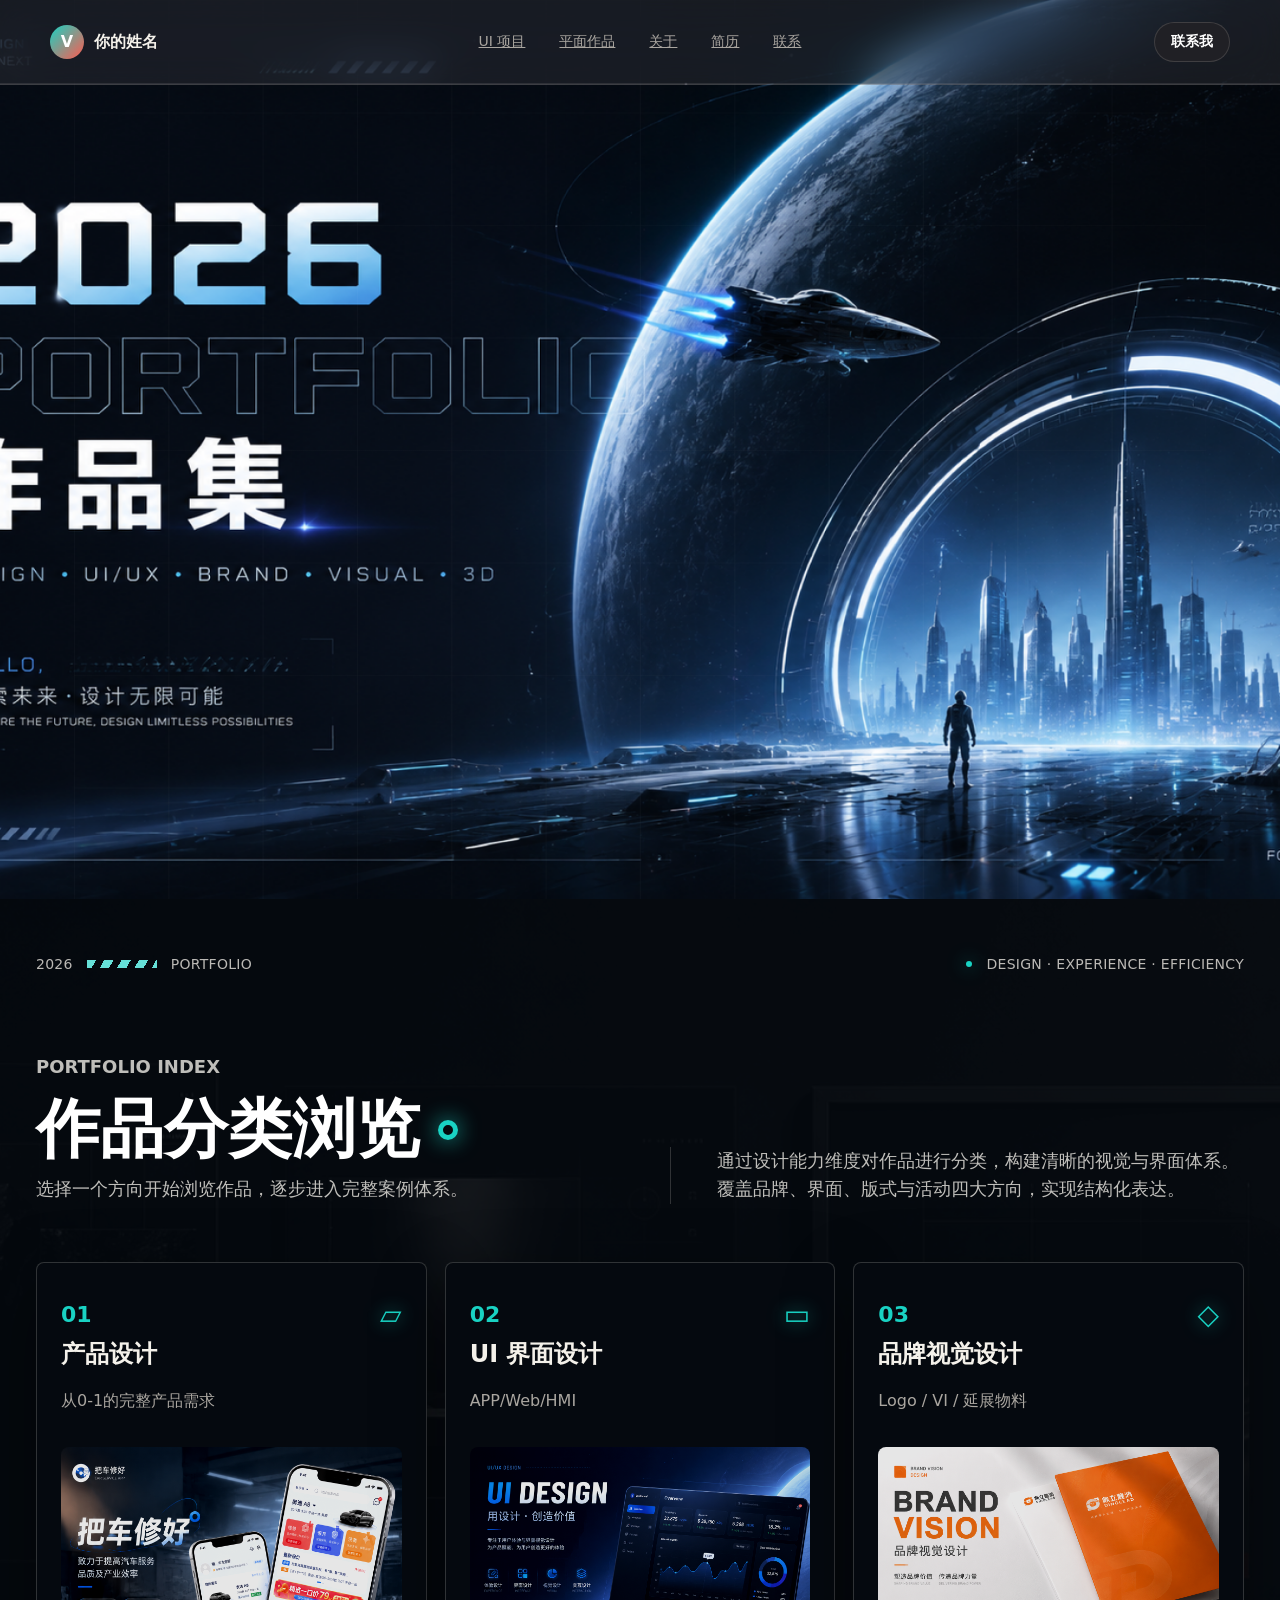
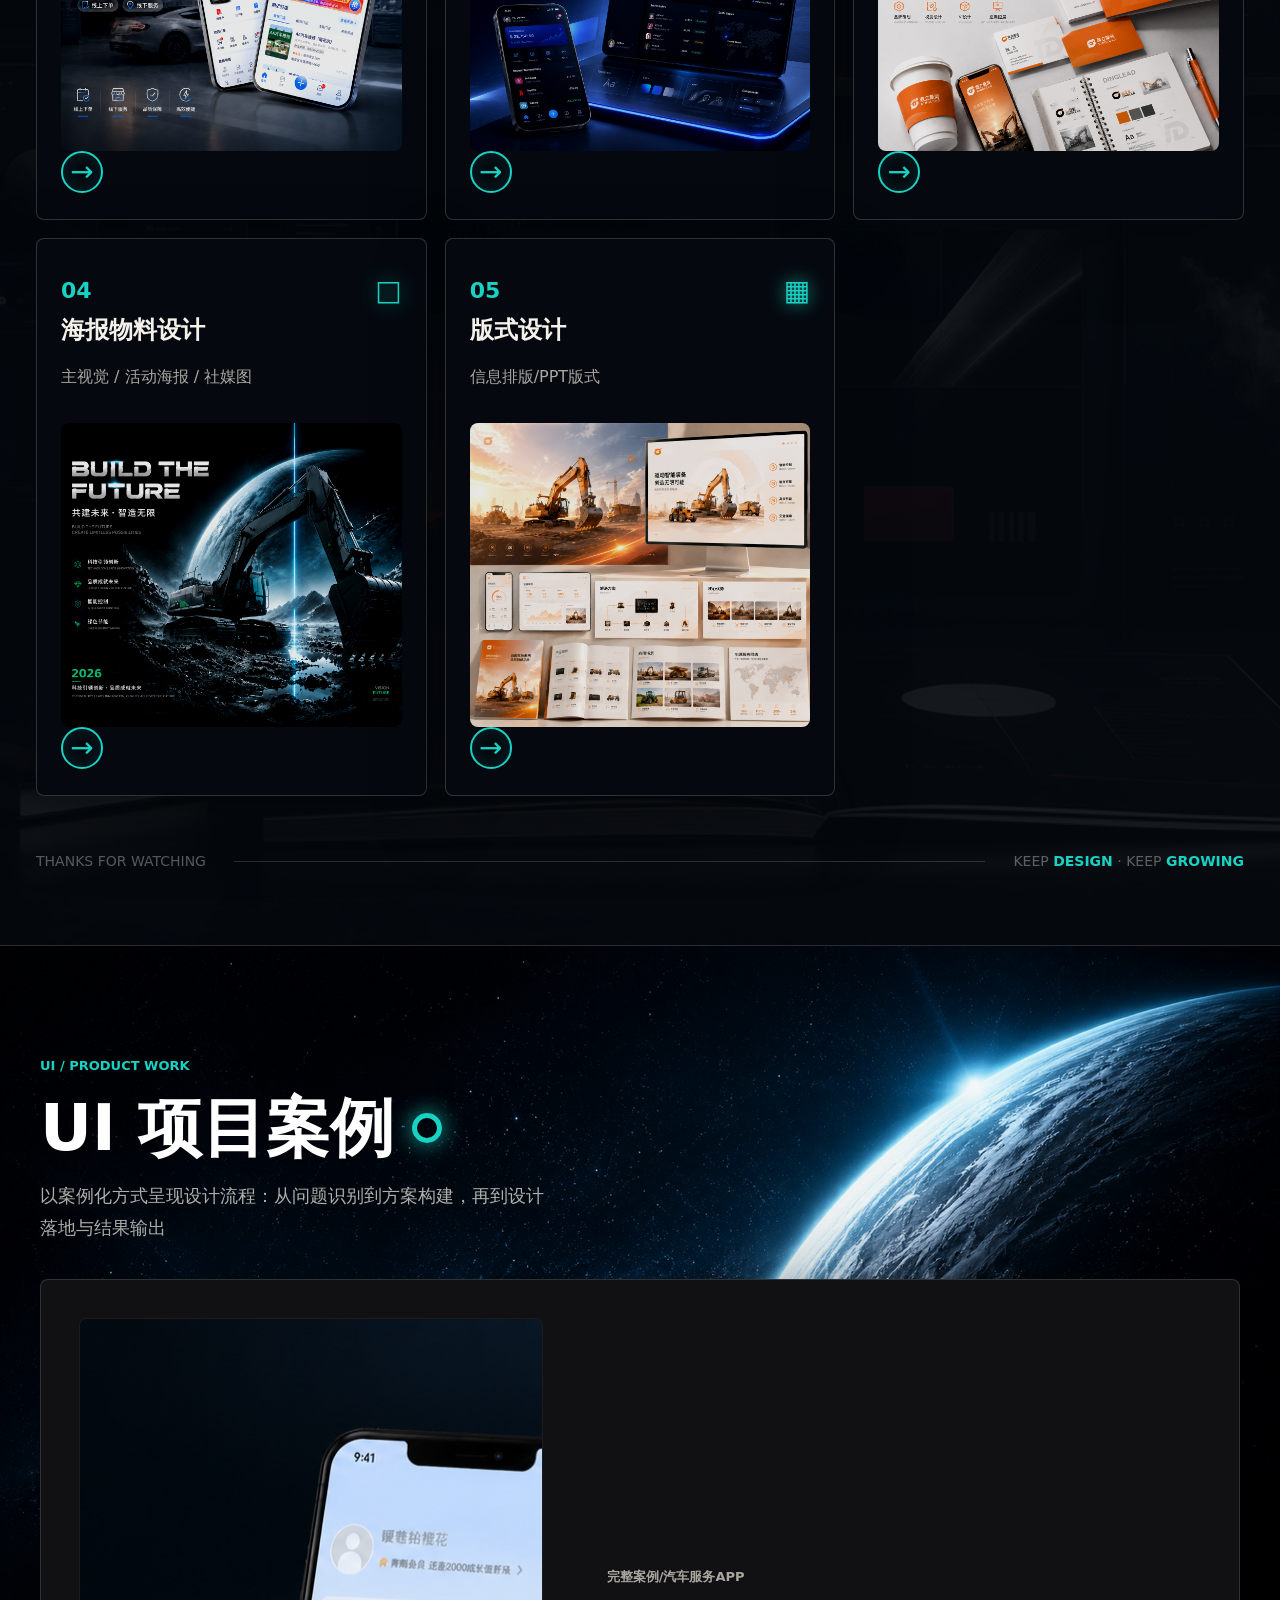
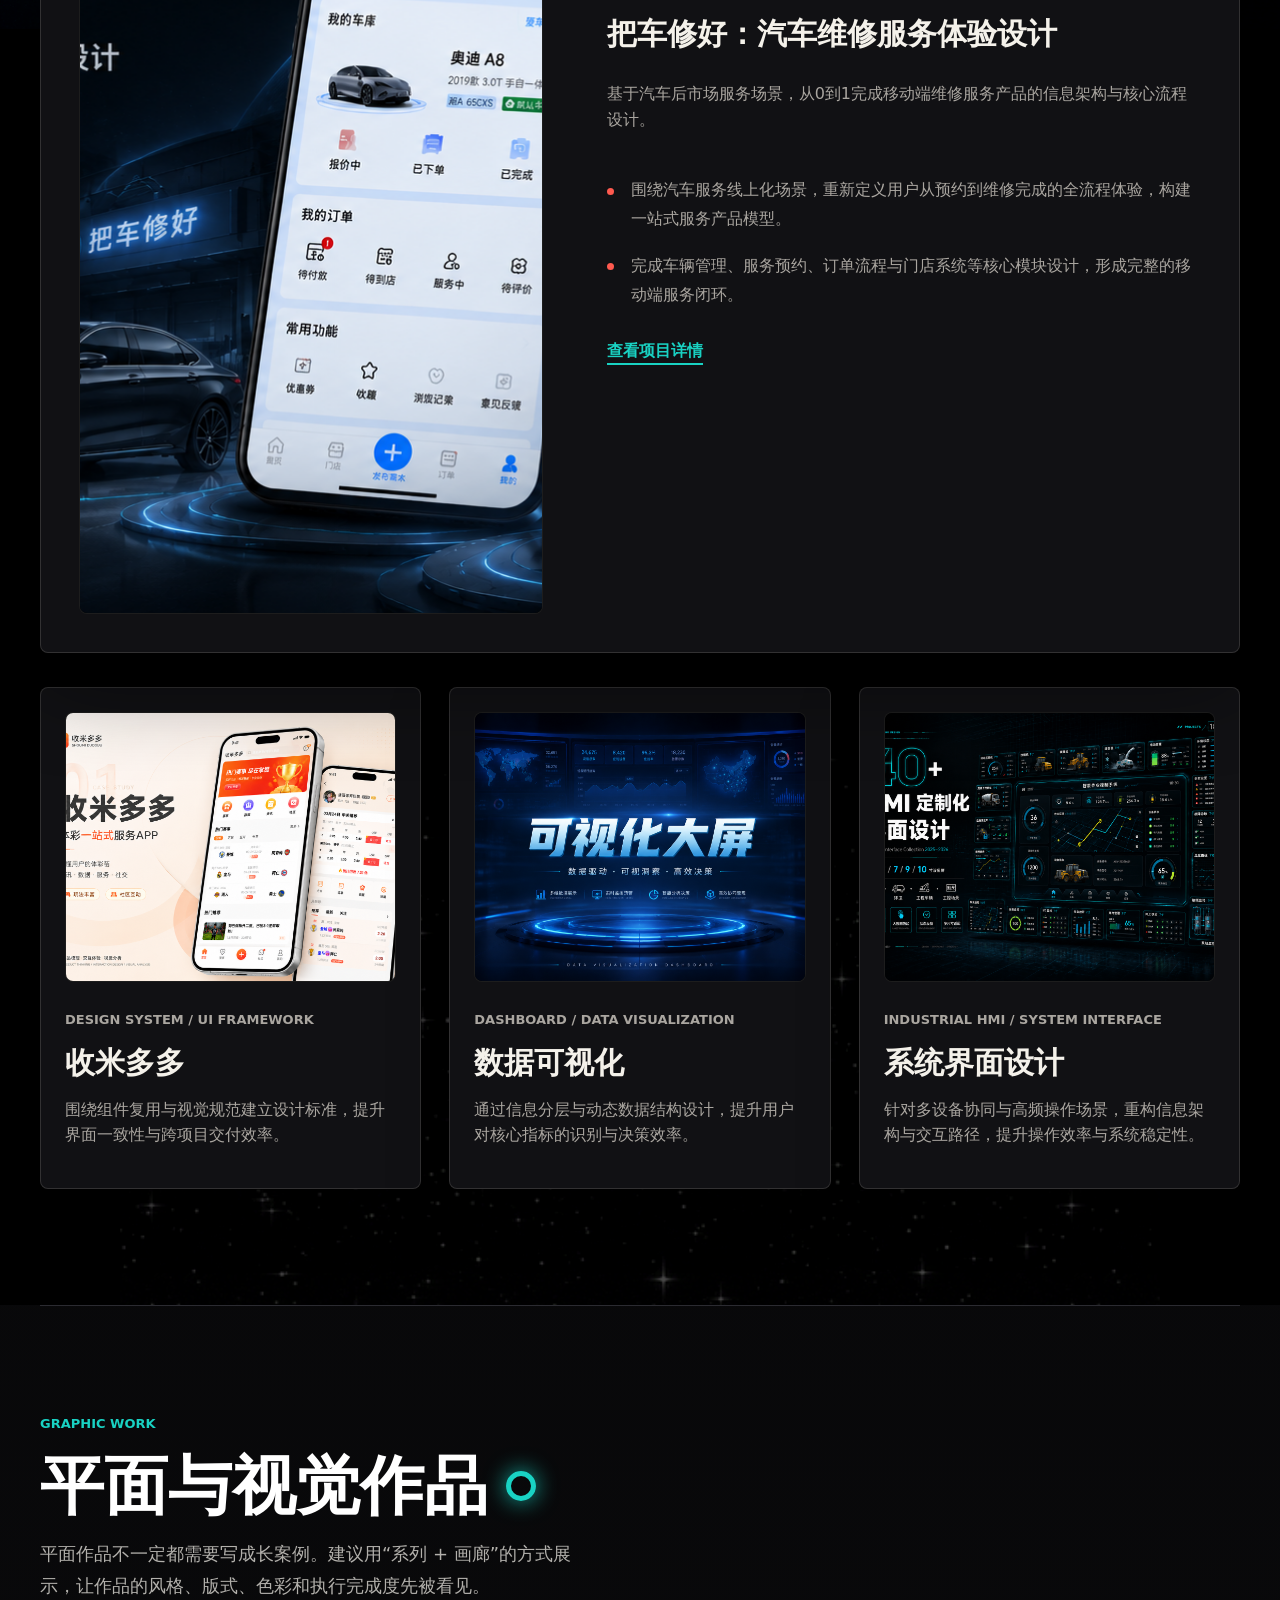
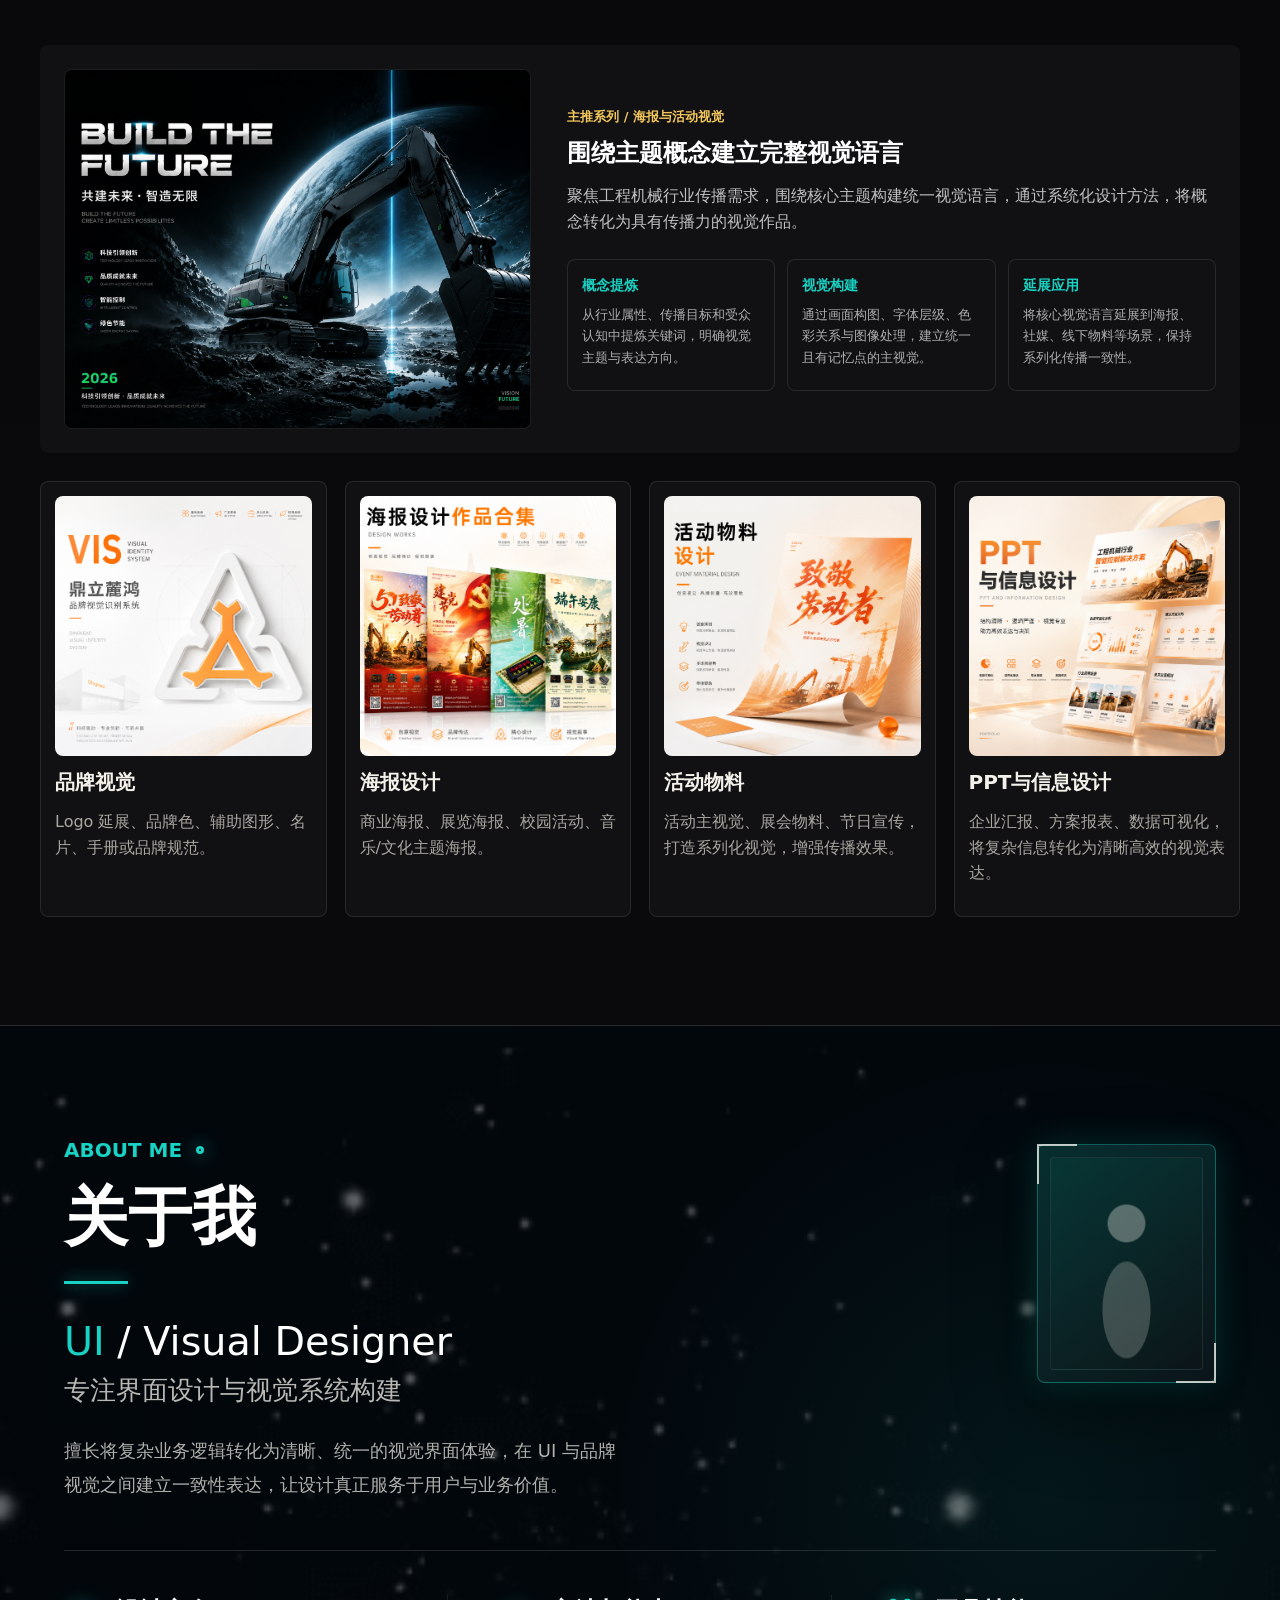
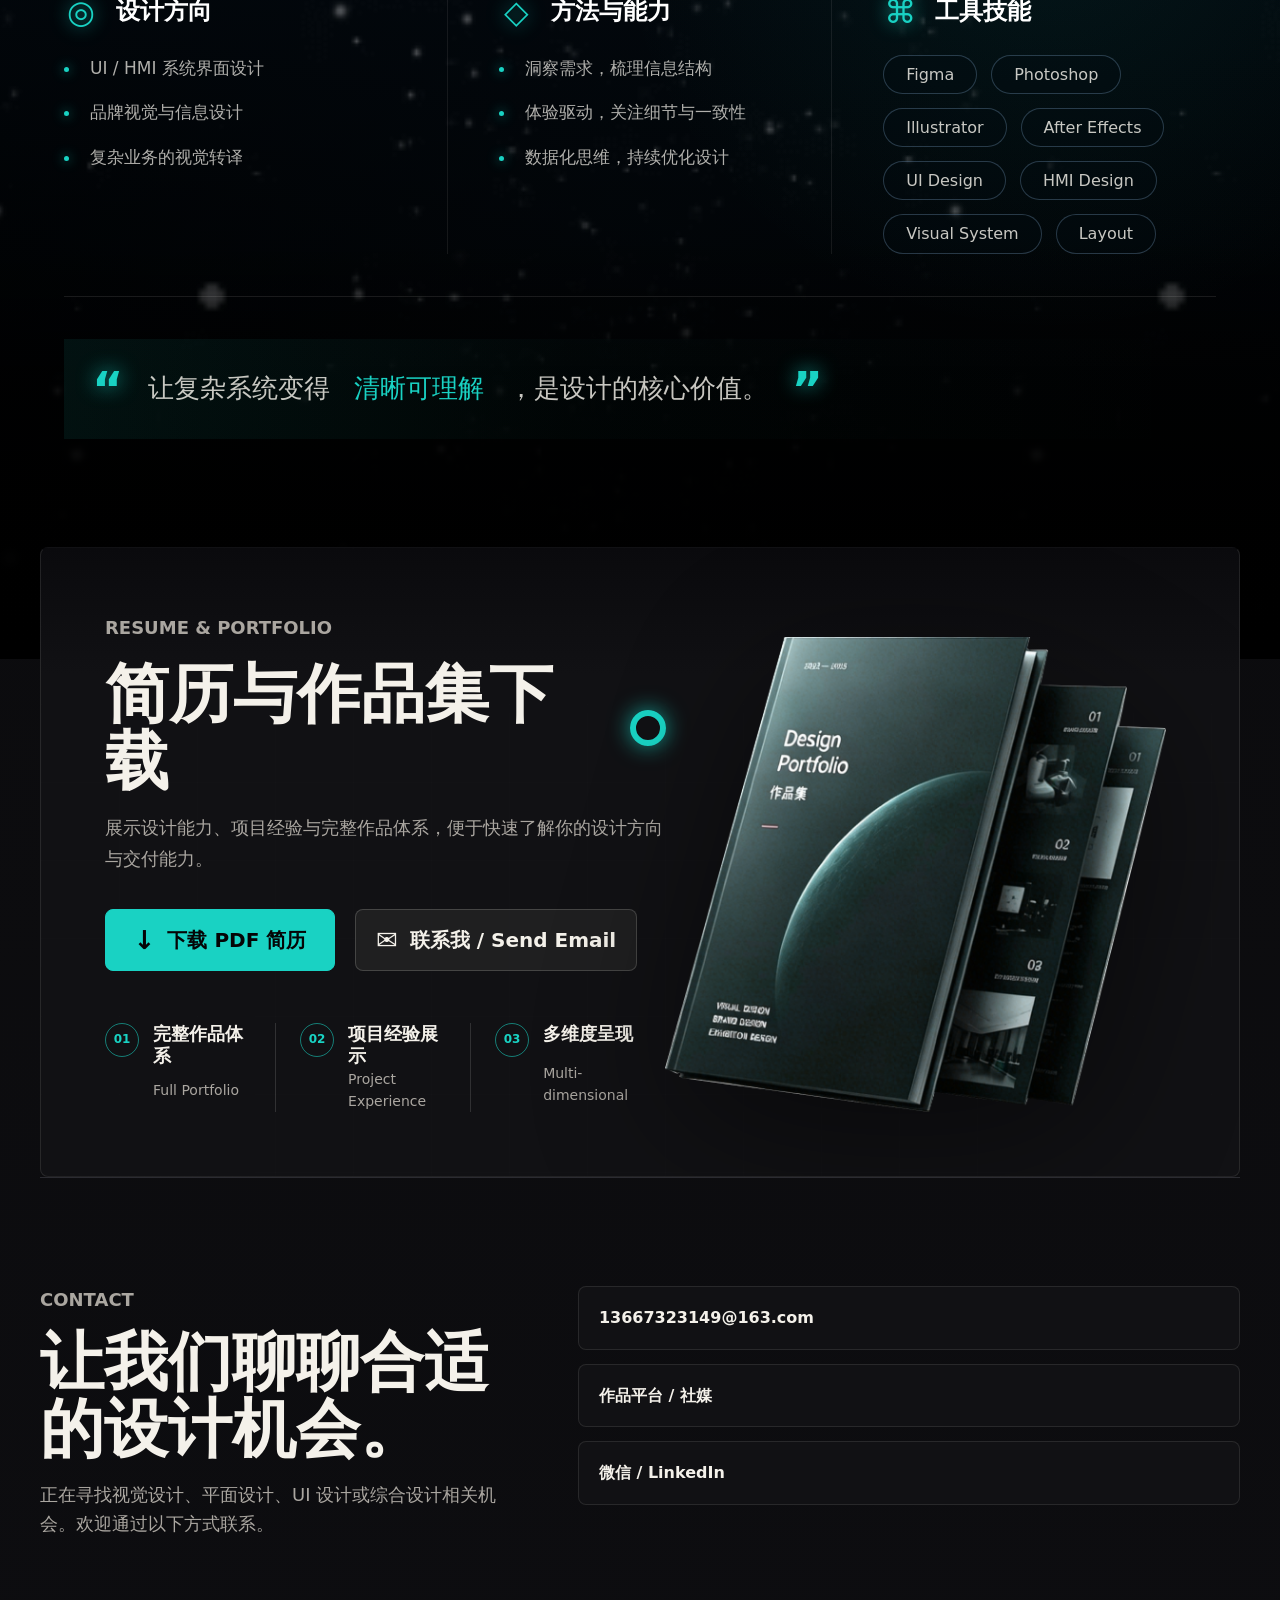
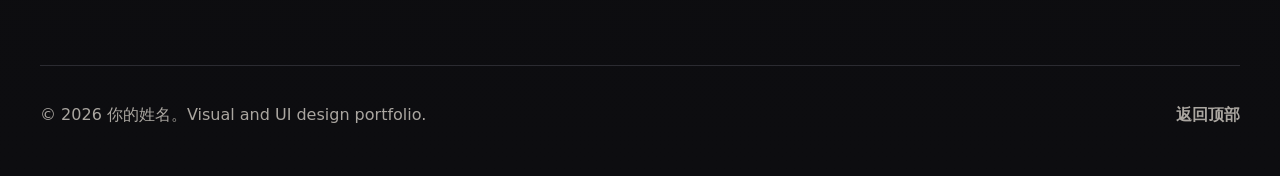
==== commit d9ea5cf5: "Update repair case homepage cover" ====
--- a/index.html
+++ b/index.html
@@ -132,7 +132,7 @@
         </div>
 
         <a class="featured-case featured-case-link" id="product-design-case" href="repair-case.html" aria-label="查看把车修好项目详情">
-            <img class="case-image" src="assets/UI大图1200x900.png" alt="UI 项目大图">
+            <img class="case-image" src="assets/repair-case-cover.png?v=20260707-repair-assets-1" width="1756" height="896" alt="把车修好项目封面">
           <div class="case-content">
             <p class="case-meta">完整案例/汽车服务App</p>
             <h3>把车修好：汽车维修服务体验设计</h3>
--- a/styles.css
+++ b/styles.css
@@ -1193,7 +1193,7 @@
     max(48px, calc((100vw - 1440px) / 2))
     clamp(58px, 6vw, 98px);
   overflow: hidden;
-  background: url("assets/repair-background-reference.png") center / cover no-repeat;
+  background: url("assets/repair-background-reference.png?v=20260707-repair-assets-1") center / cover no-repeat;
   border-top: 1px solid rgba(25, 210, 195, 0.18);
   border-bottom: 1px solid rgba(25, 210, 195, 0.12);
   scroll-margin-top: calc(var(--header-height) + 28px);
@@ -1433,15 +1433,15 @@
 }
 
 .pain-card-grid article:nth-child(1) .pain-card-image {
-  --pain-image: url("assets/把车修好-UI小图-1.png");
+  --pain-image: url("assets/把车修好-UI小图-1.png?v=20260707-repair-assets-1");
 }
 
 .pain-card-grid article:nth-child(2) .pain-card-image {
-  --pain-image: url("assets/把车修好-UI小图-2.png");
+  --pain-image: url("assets/把车修好-UI小图-2.png?v=20260707-repair-assets-1");
 }
 
 .pain-card-grid article:nth-child(3) .pain-card-image {
-  --pain-image: url("assets/把车修好-UI小图-3.png");
+  --pain-image: url("assets/把车修好-UI小图-3.png?v=20260707-repair-assets-1");
 }
 
 .case-text-stack {
@@ -1932,7 +1932,7 @@
   margin-left: calc(50% - 50vw);
   padding: 0;
   overflow: hidden;
-  background: url("assets/challenge-background.png") top center / 100% auto no-repeat;
+  background: url("assets/challenge-background.png?v=20260707-repair-assets-1") top center / 100% auto no-repeat;
   border-top: 1px solid rgba(25, 210, 195, 0.16);
   border-bottom: 1px solid rgba(244, 241, 234, 0.08);
   scroll-margin-top: calc(var(--header-height) + 28px);
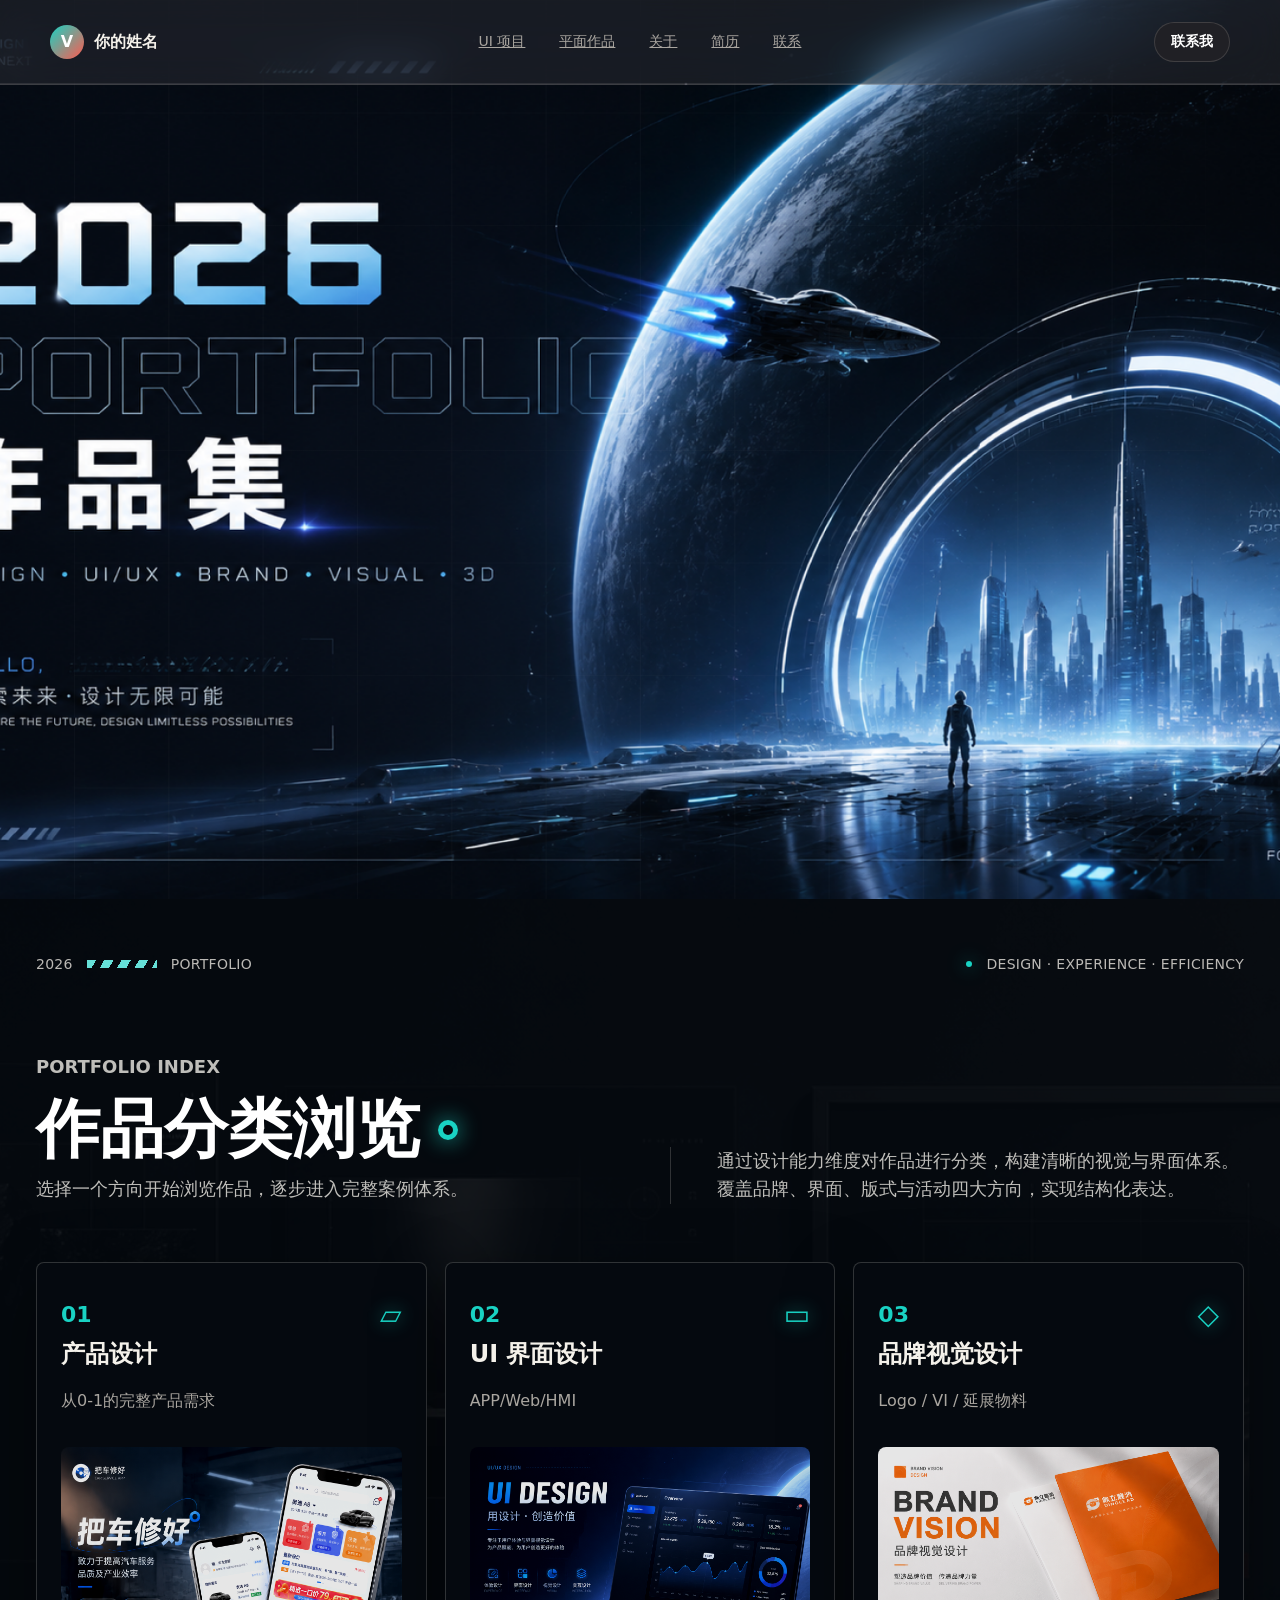
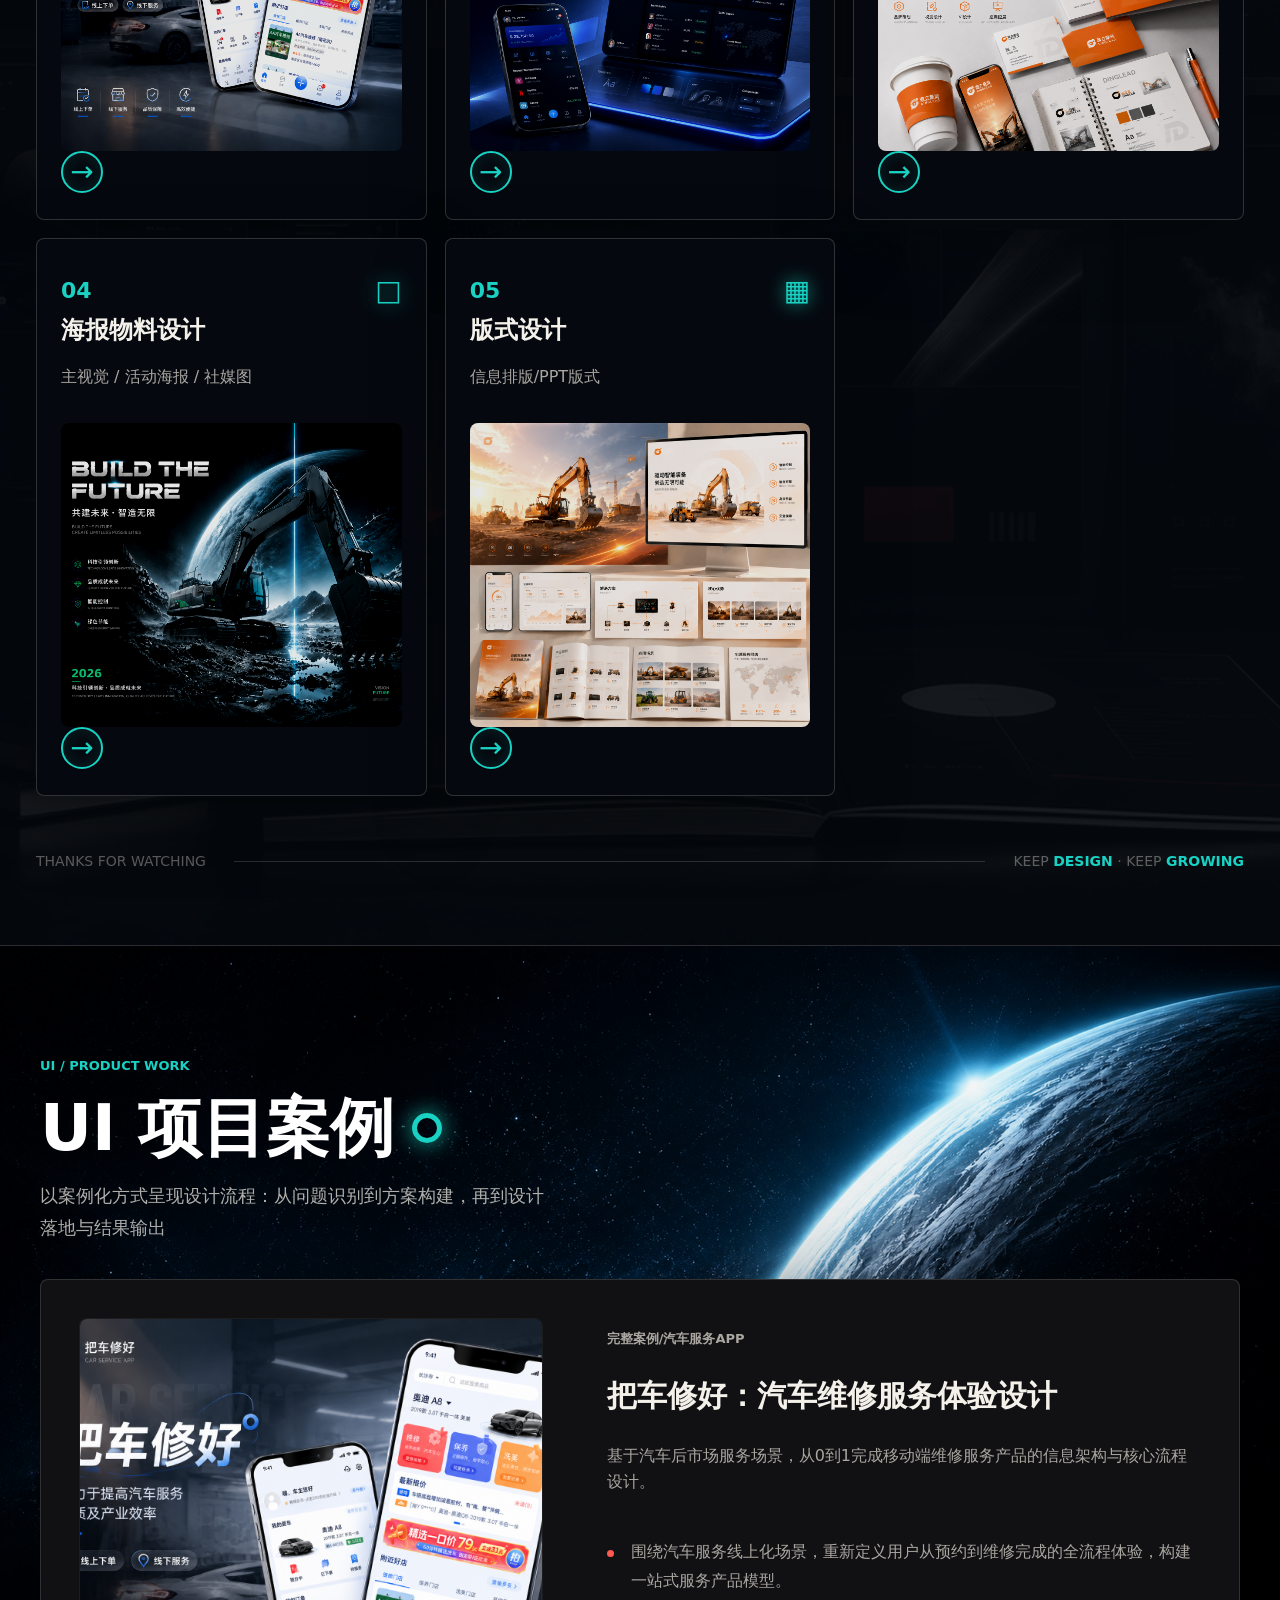
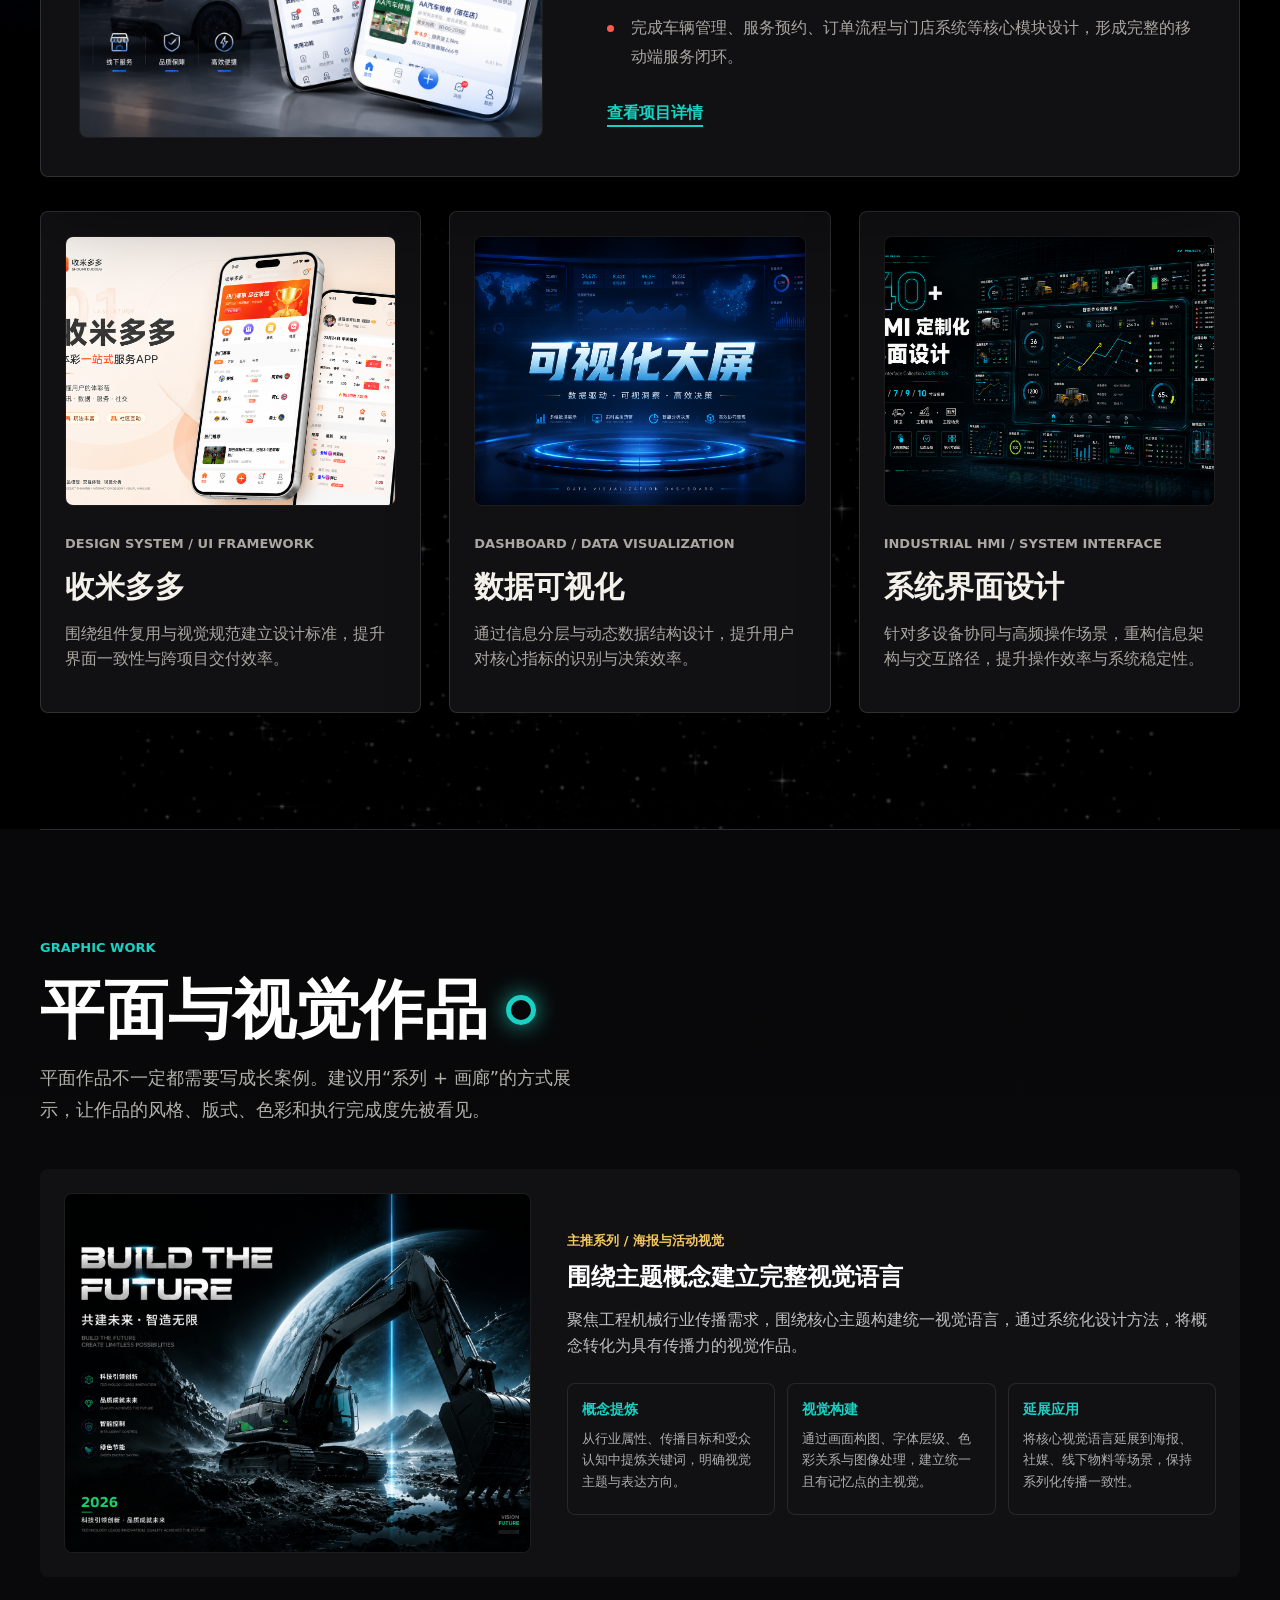
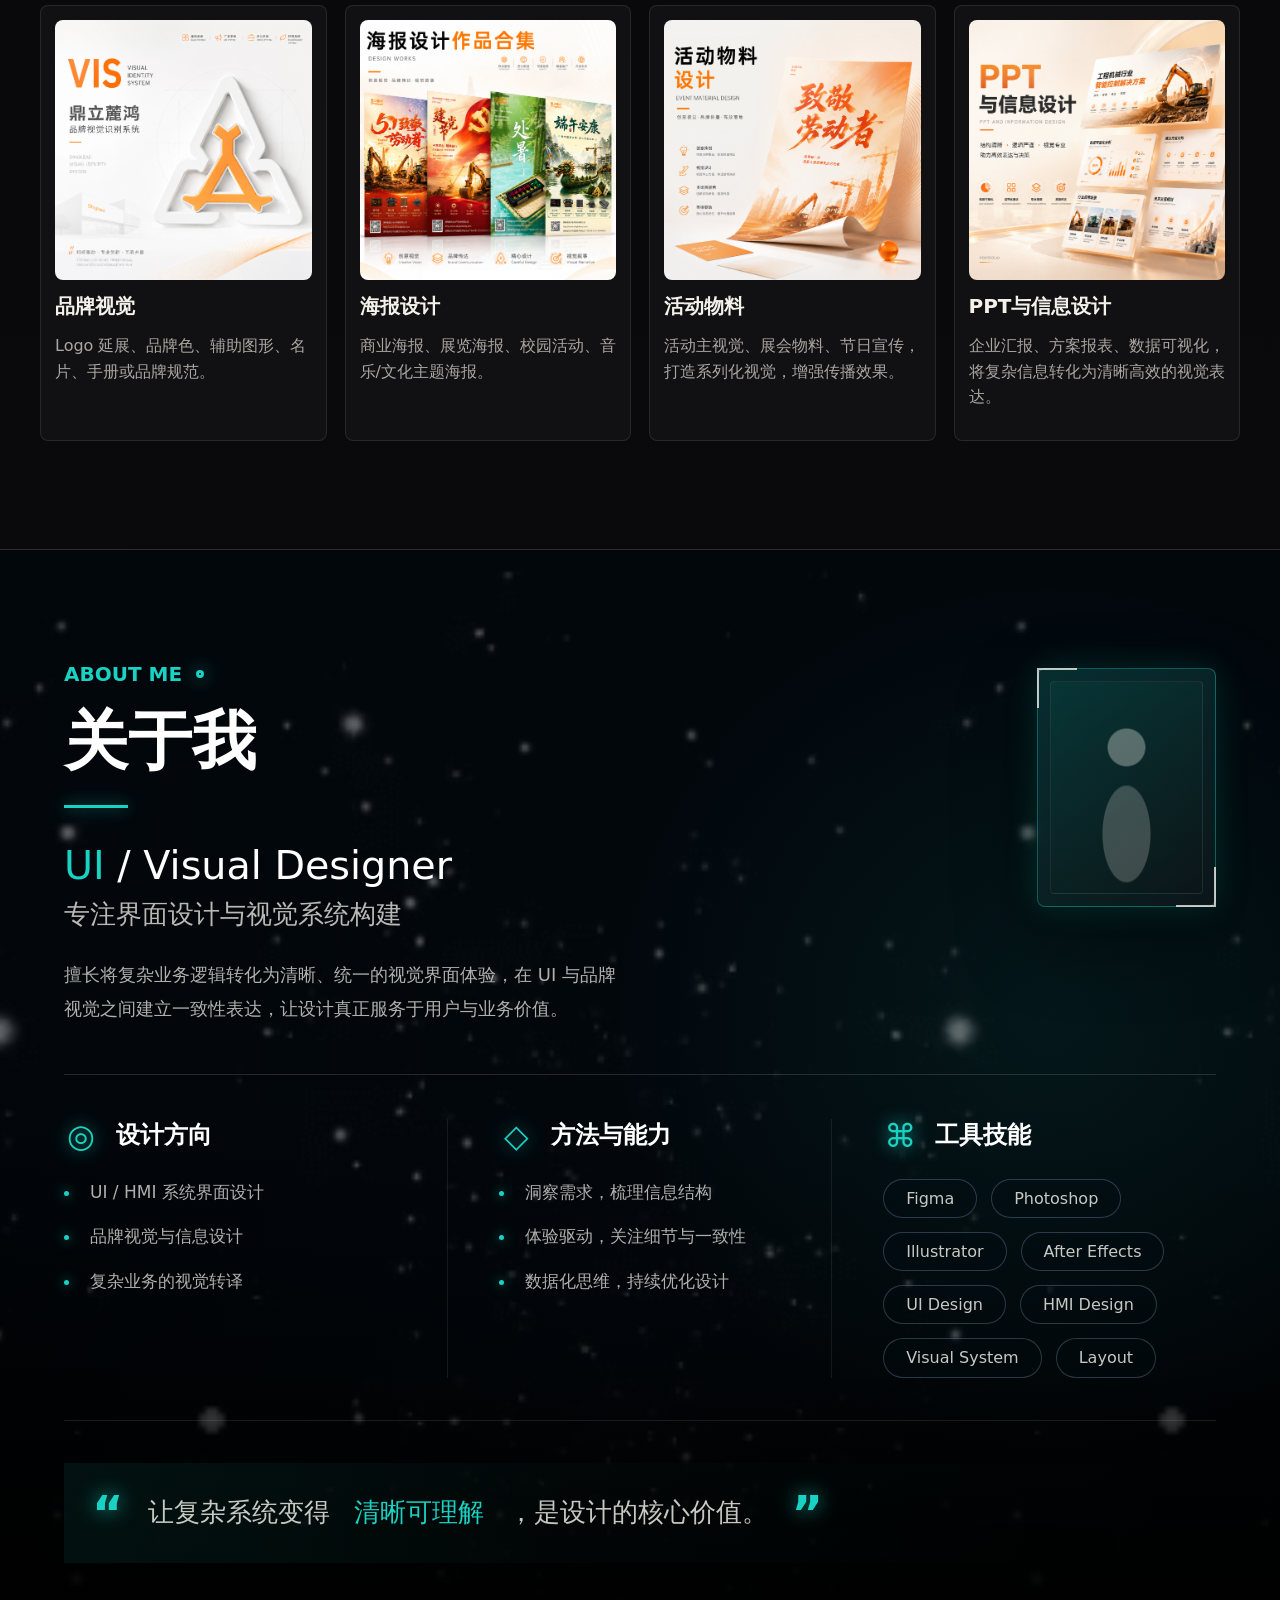
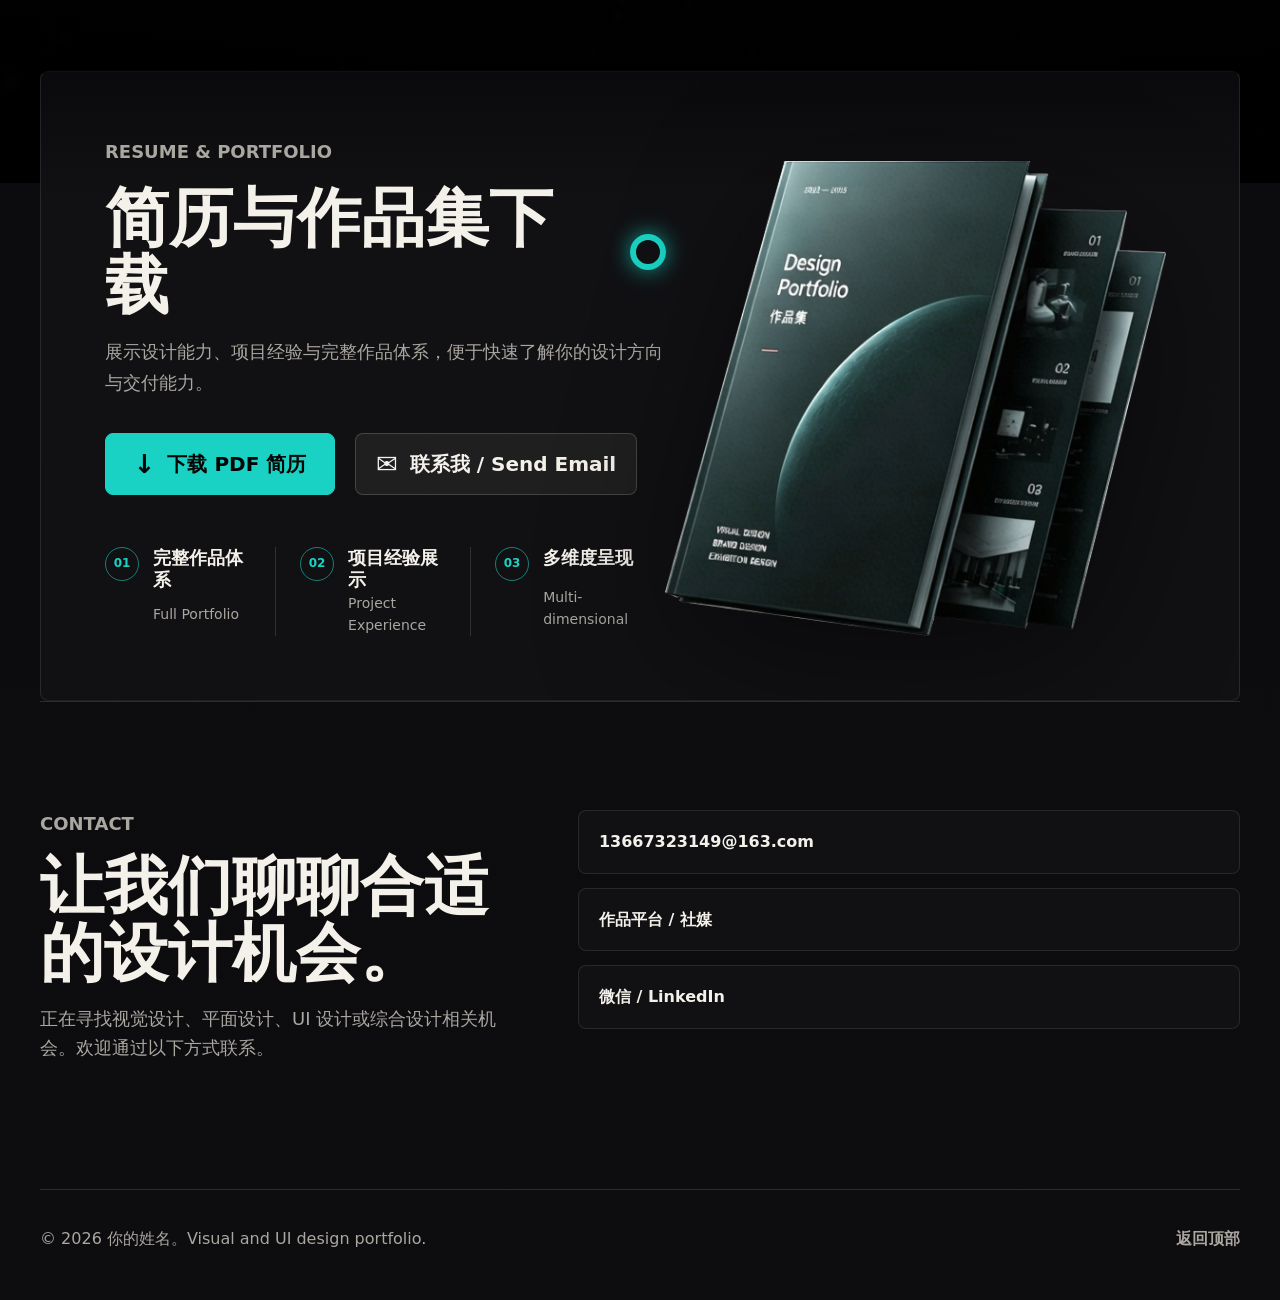
==== commit eec0adb3: "Restore homepage case cover" ====
--- a/index.html
+++ b/index.html
@@ -132,7 +132,7 @@
         </div>
 
         <a class="featured-case featured-case-link" id="product-design-case" href="repair-case.html" aria-label="查看把车修好项目详情">
-            <img class="case-image" src="assets/repair-case-cover.png?v=20260707-repair-assets-1" width="1756" height="896" alt="把车修好项目封面">
+            <img class="case-image" src="assets/UI大图1200x900.png" alt="UI 项目大图">
           <div class="case-content">
             <p class="case-meta">完整案例/汽车服务App</p>
             <h3>把车修好：汽车维修服务体验设计</h3>
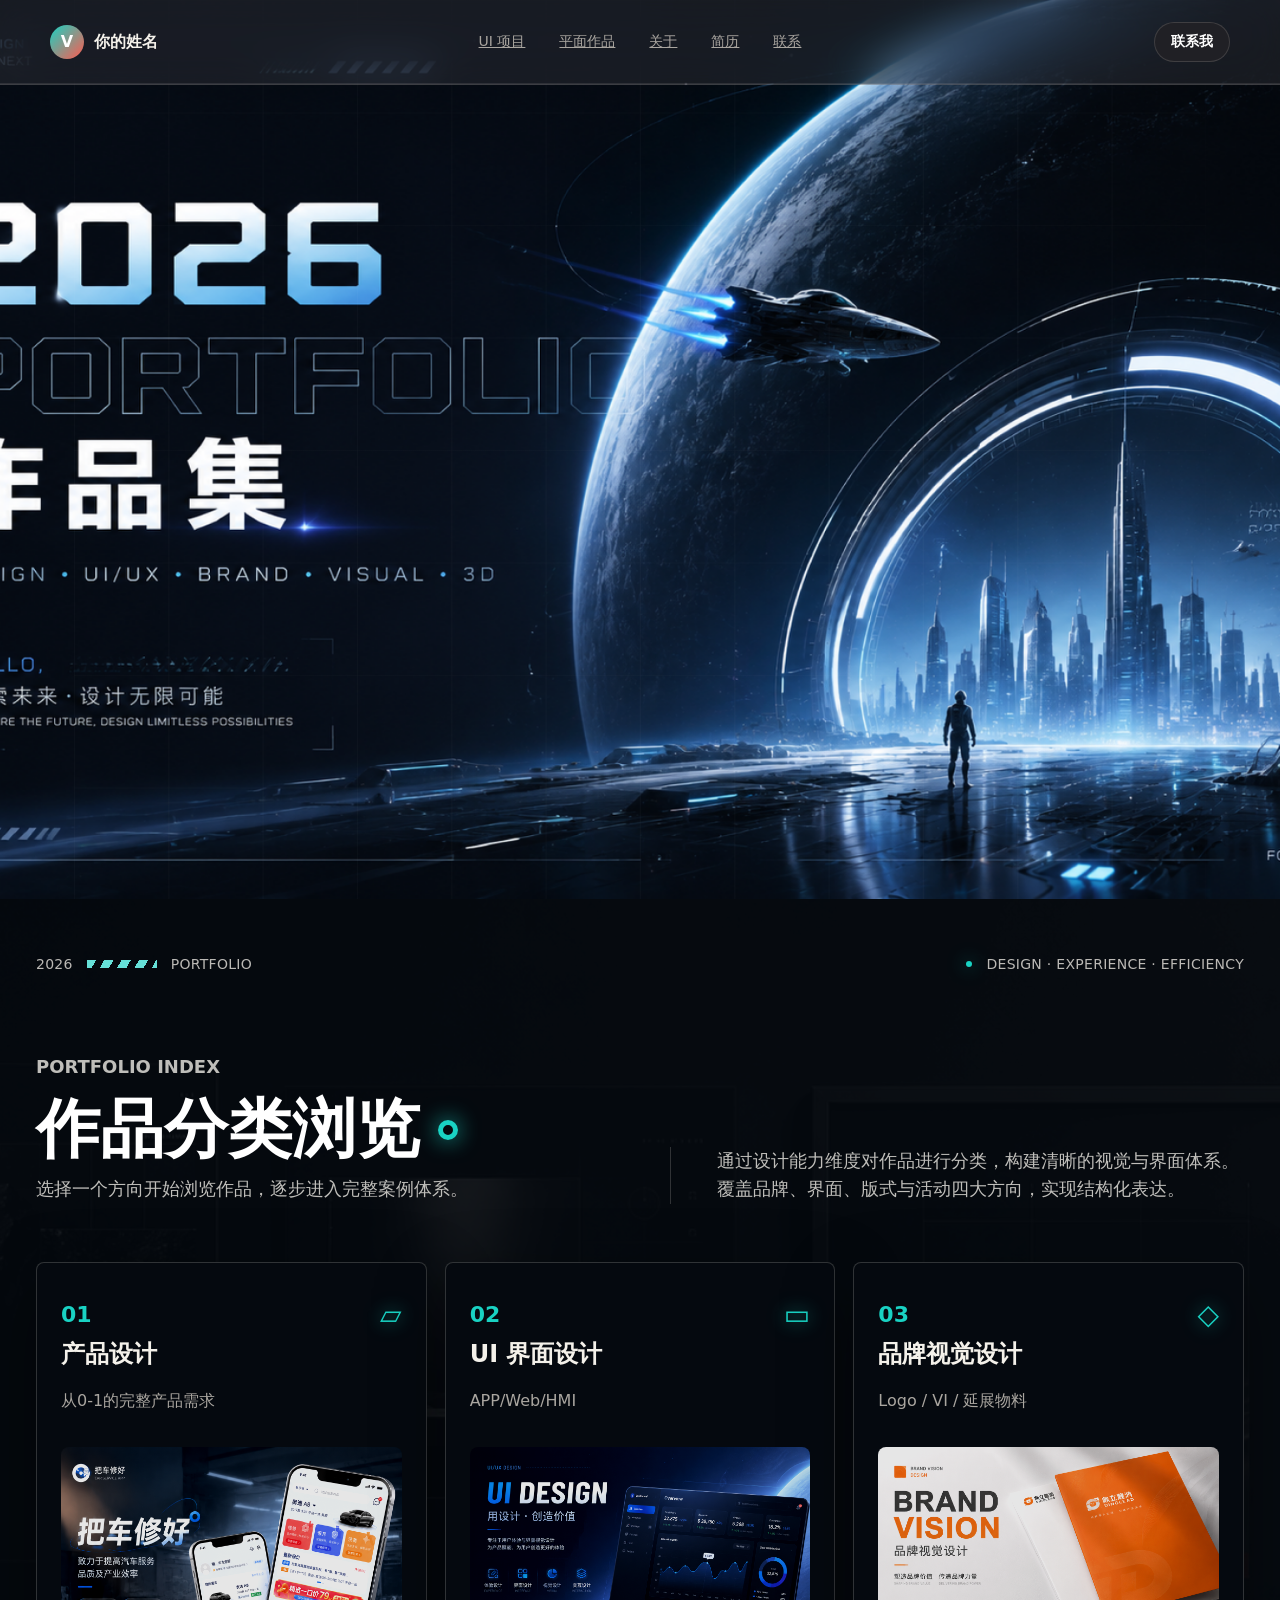
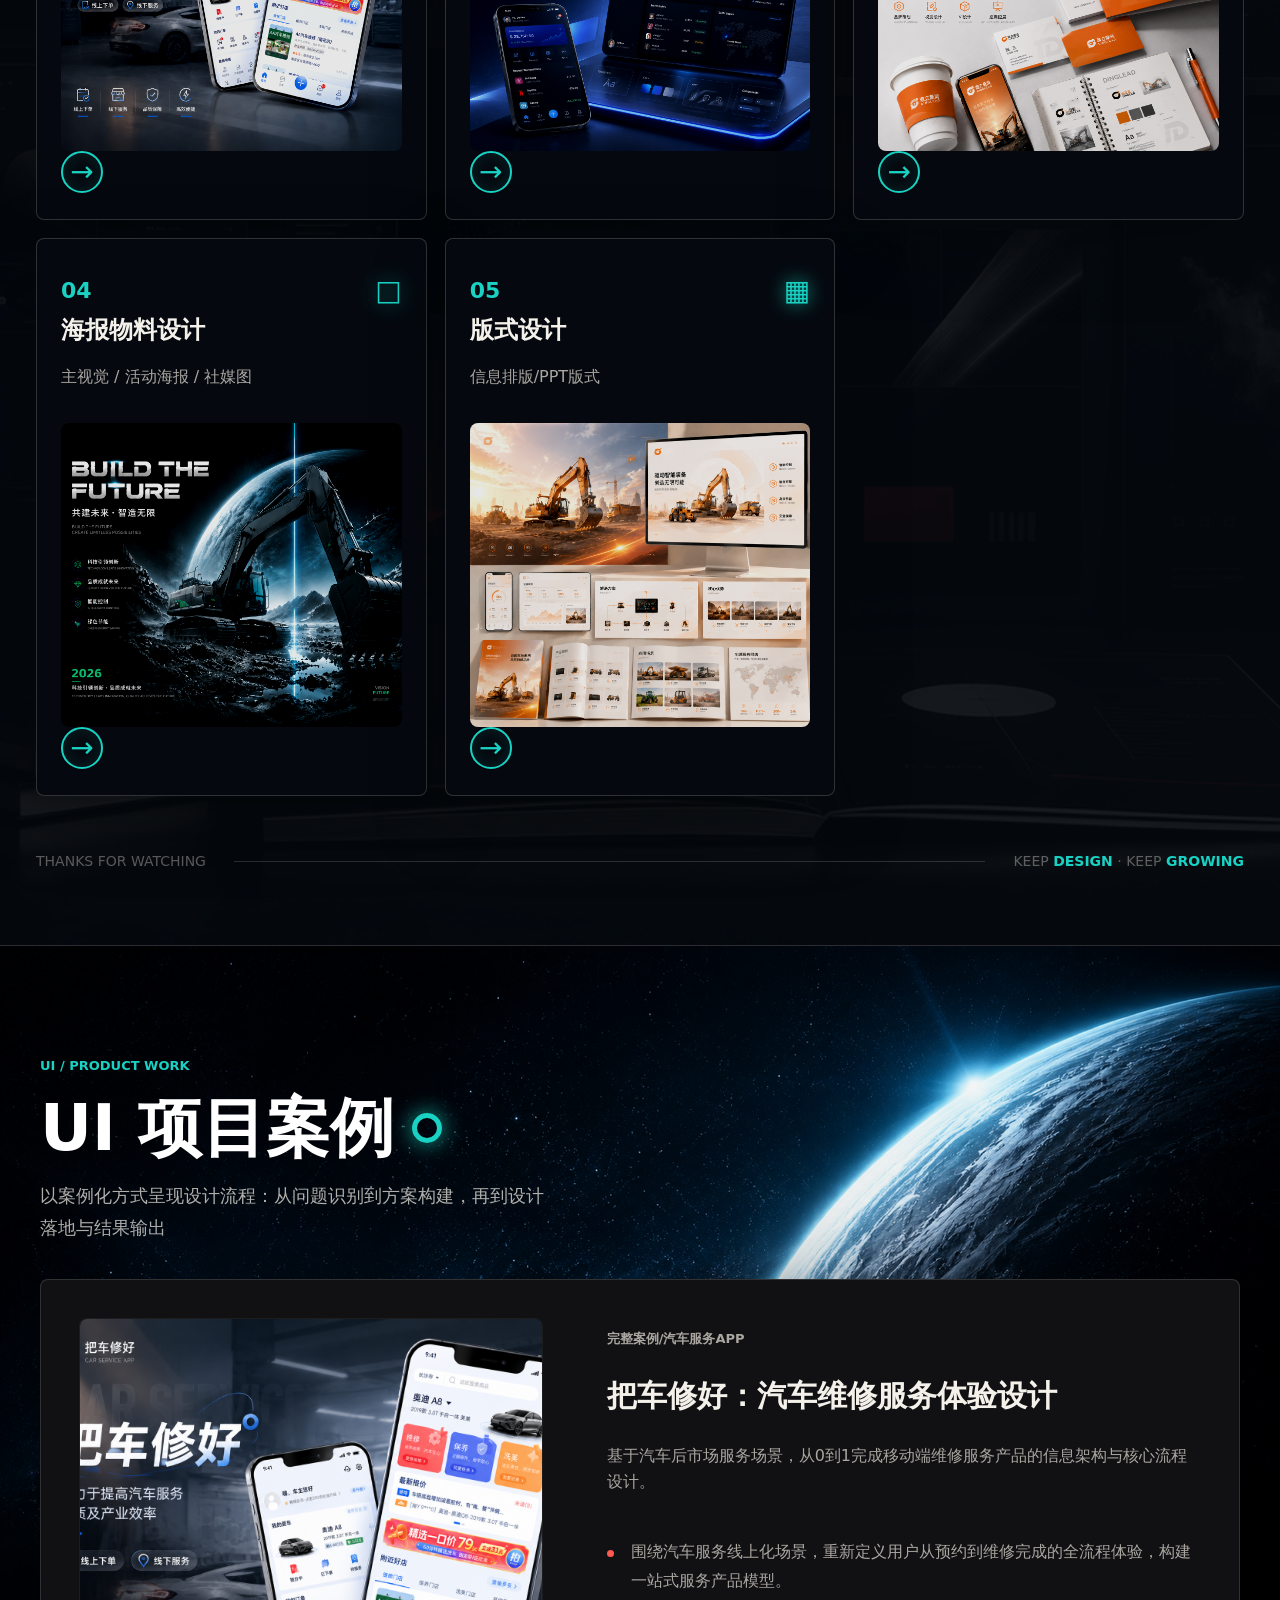
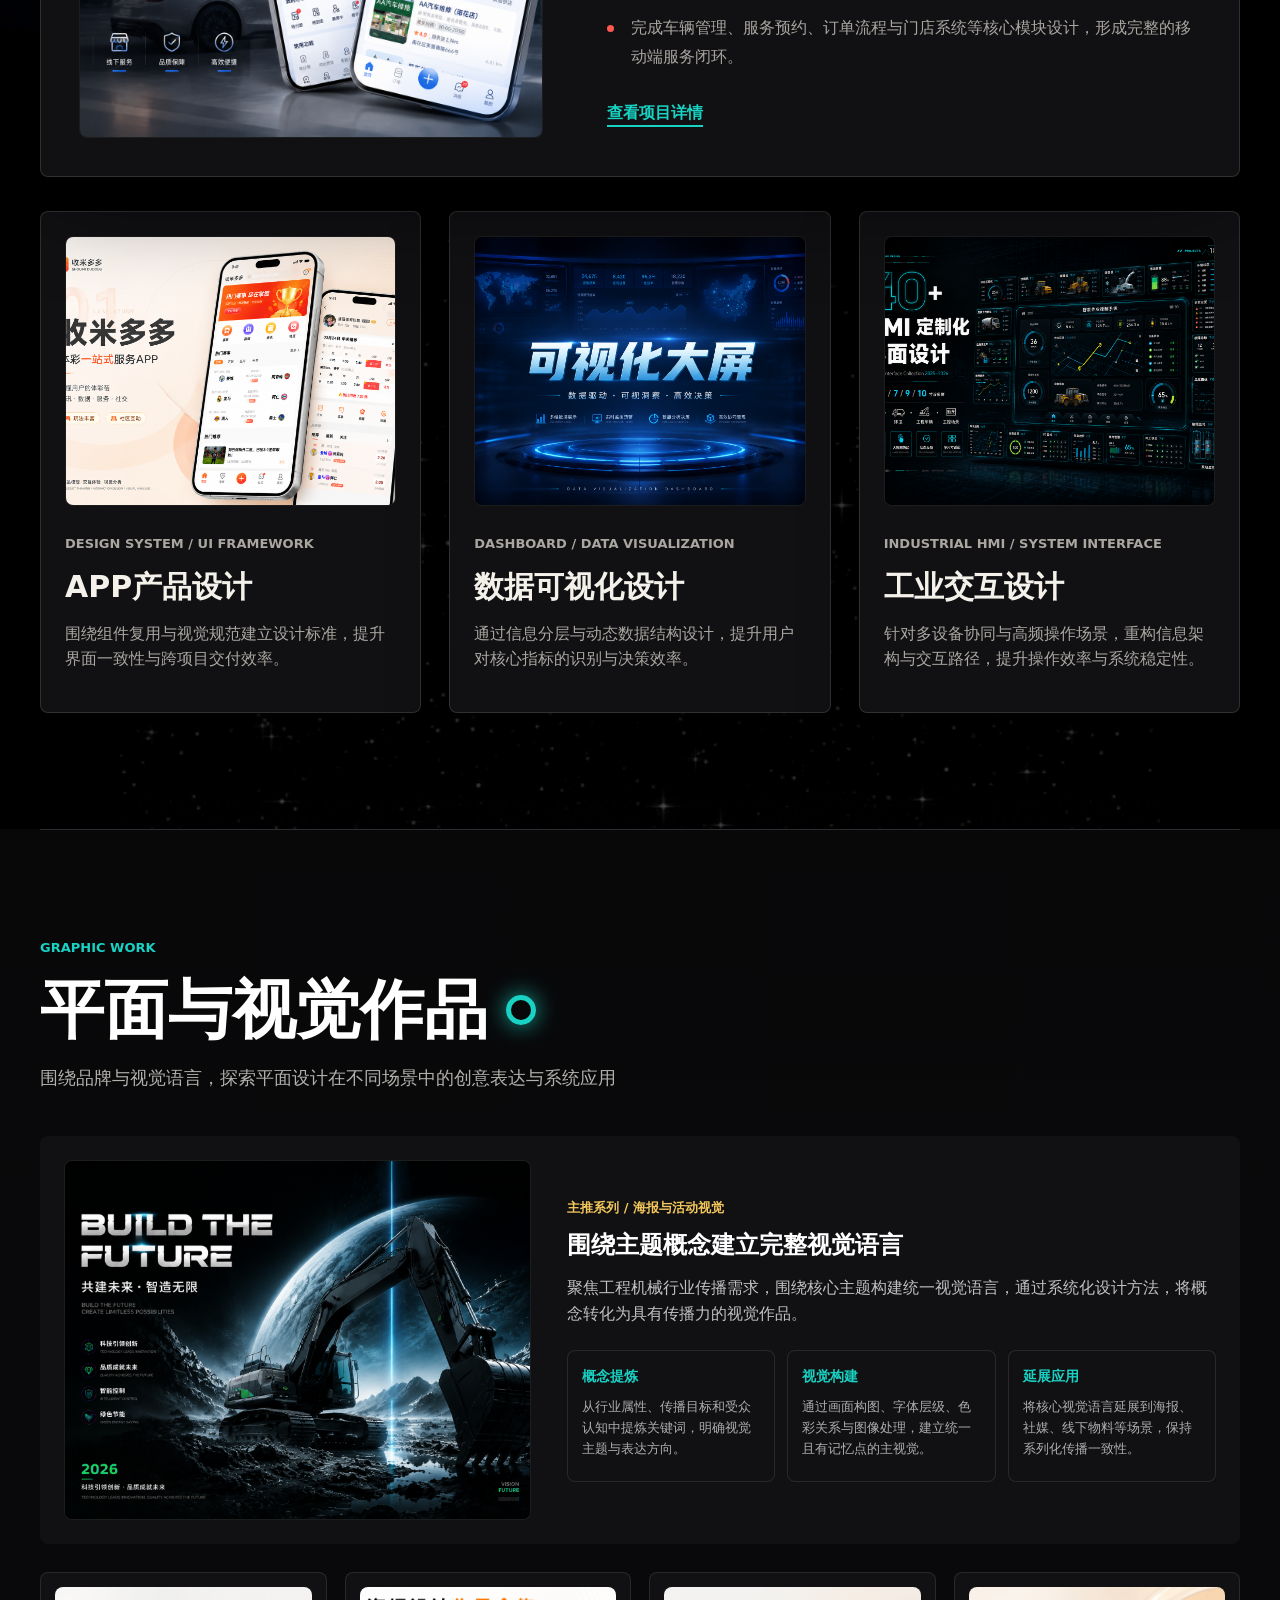
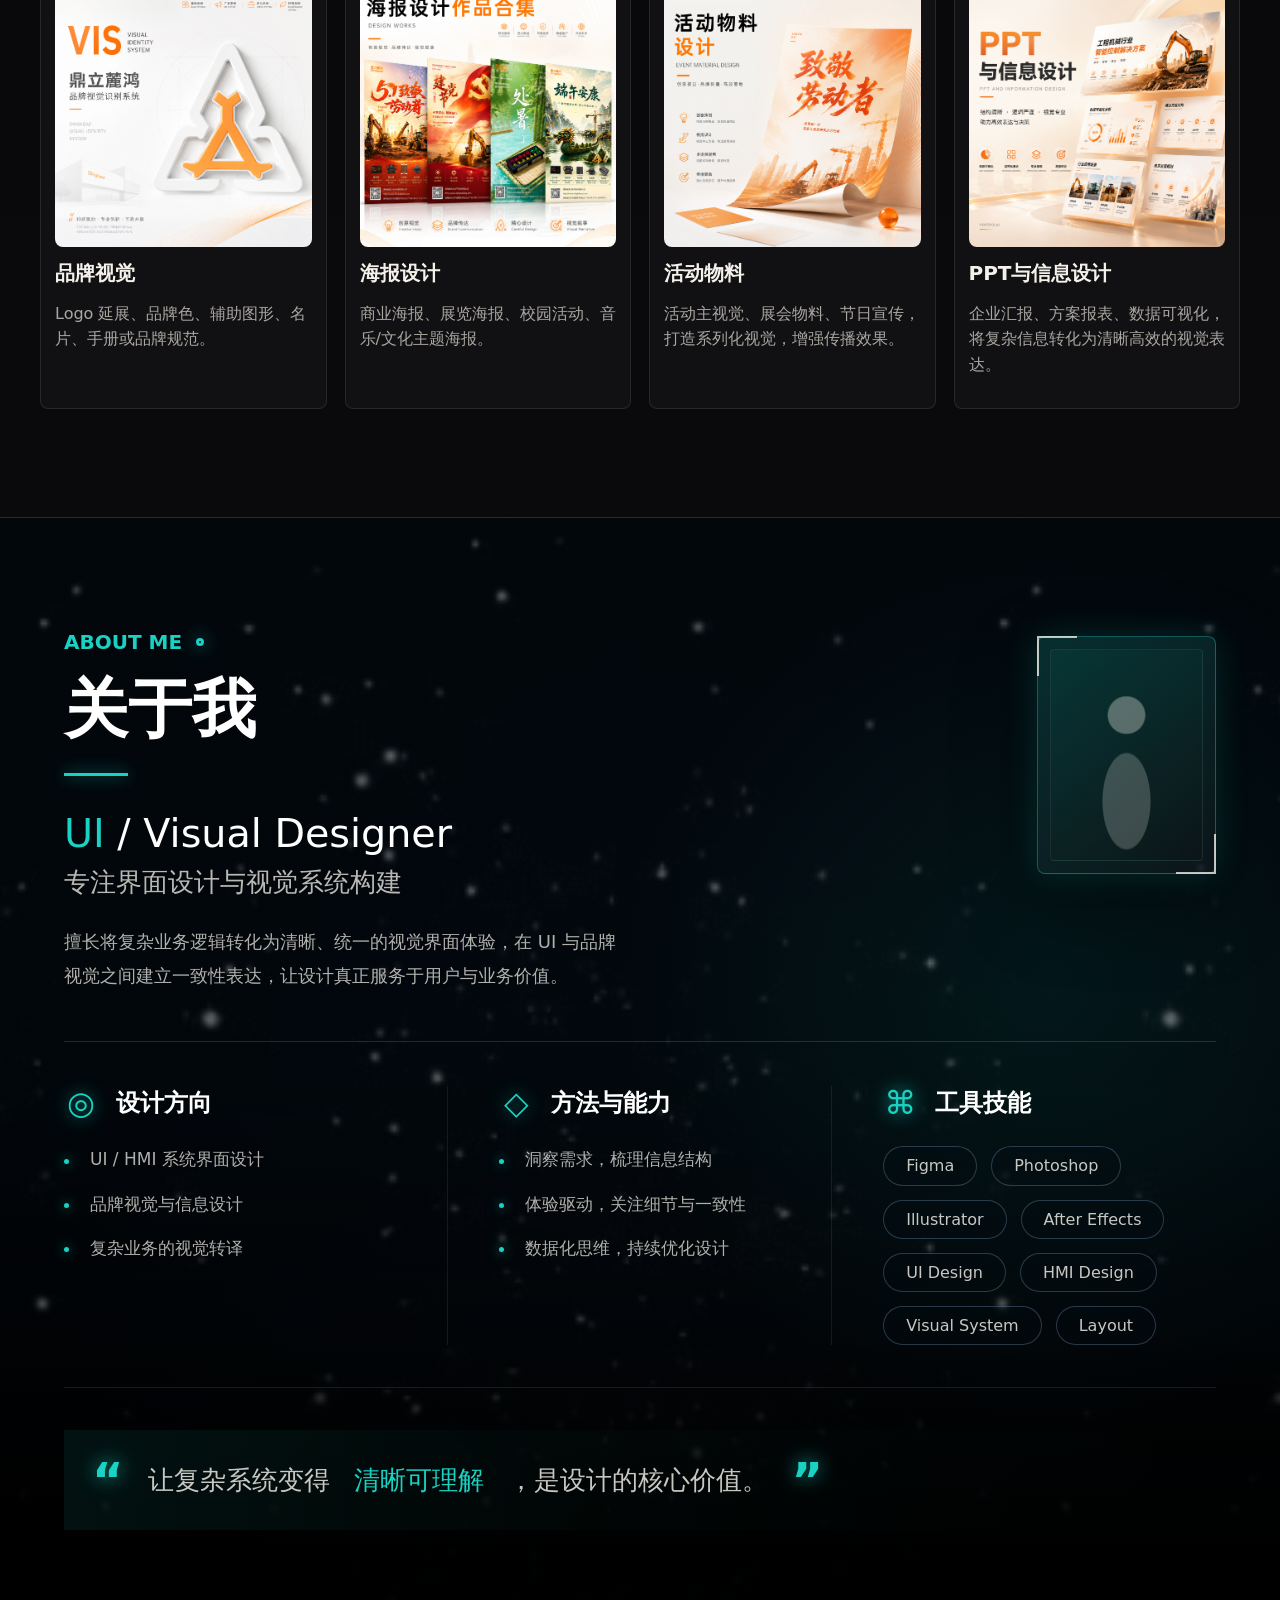
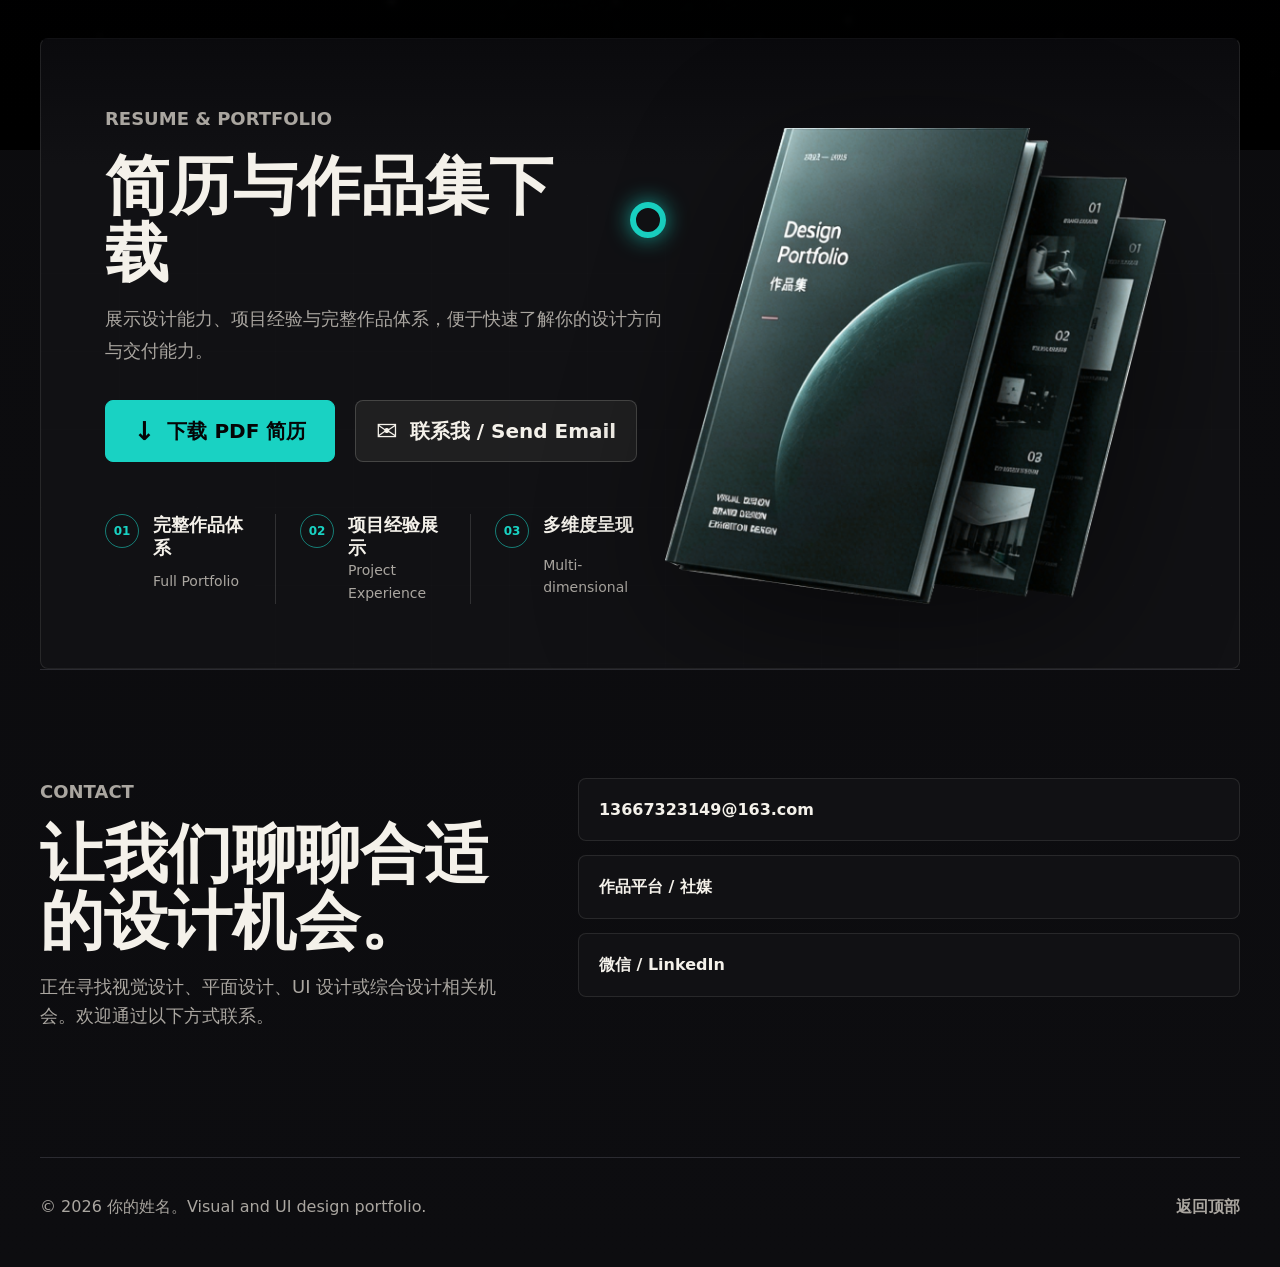
==== commit 094532be: "Publish latest portfolio update" ====
--- a/index.html
+++ b/index.html
@@ -14,9 +14,9 @@
       content="综合展示平面视觉表达、品牌系统、UI 项目与设计思考。"
     >
     <meta property="og:type" content="website">
-    <meta property="og:image" content="assets/首页首屏.png">
-    <link rel="preload" as="video" href="assets/hero-motion.mp4" type="video/mp4">
-    <link rel="stylesheet" href="styles.css?v=20260702-links-1">
+    <meta property="og:image" content="assets/home/首页首屏.png">
+    <link rel="preload" as="video" href="assets/home/hero-motion.mp4" type="video/mp4">
+    <link rel="stylesheet" href="styles.css?v=20260709-graphic-subtitle-nowrap-1">
   </head>
   <body>
     <div class="starfield-bg" aria-hidden="true"></div>
@@ -37,8 +37,8 @@
 
     <main id="top">
       <section class="hero section hero-showcase" aria-label="首页主视觉">
-        <video autoplay muted loop playsinline poster="assets/首页首屏.png" aria-label="个人作品集首页动效主视觉">
-          <source src="assets/hero-motion.mp4?v=20260630-7" type="video/mp4">
+        <video autoplay muted loop playsinline poster="assets/home/首页首屏.png" aria-label="个人作品集首页动效主视觉">
+          <source src="assets/home/hero-motion.mp4?v=20260630-7" type="video/mp4">
         </video>
       </section>
 
@@ -70,7 +70,7 @@
               </span>
               <strong>产品设计</strong>
               <small>从0-1的完整产品需求</small>
-              <img class="category-thumb" src="assets/01.png" alt="产品设计预览图">
+              <img class="category-thumb" src="assets/home/01.png" alt="产品设计预览图">
               <span class="category-arrow">→</span>
             </a>
             <a class="category-card" href="#ui-interface-cases">
@@ -80,7 +80,7 @@
               </span>
               <strong>UI 界面设计</strong>
               <small>APP/Web/HMI</small>
-              <img class="category-thumb" src="assets/02.png" alt="UI 界面设计预览图">
+              <img class="category-thumb" src="assets/home/02.png" alt="UI 界面设计预览图">
               <span class="category-arrow">→</span>
             </a>
             <a class="category-card" href="#brand-visual-card">
@@ -90,7 +90,7 @@
               </span>
               <strong>品牌视觉设计</strong>
               <small>Logo / VI / 延展物料</small>
-              <img class="category-thumb" src="assets/03.png" alt="品牌视觉设计预览图">
+              <img class="category-thumb" src="assets/home/03.png" alt="品牌视觉设计预览图">
               <span class="category-arrow">→</span>
             </a>
             <a class="category-card" href="#poster-design-card">
@@ -100,7 +100,7 @@
               </span>
               <strong>海报物料设计</strong>
               <small>主视觉 / 活动海报 / 社媒图</small>
-              <img class="category-thumb" src="assets/04.png" alt="海报物料设计预览图">
+              <img class="category-thumb" src="assets/home/04.png" alt="海报物料设计预览图">
               <span class="category-arrow">→</span>
             </a>
             <a class="category-card" href="#ppt-info-card">
@@ -110,7 +110,7 @@
               </span>
               <strong>版式设计</strong>
               <small>信息排版/PPT版式</small>
-              <img class="category-thumb" src="assets/05.png" alt="版式设计预览图">
+              <img class="category-thumb" src="assets/home/05.png" alt="版式设计预览图">
               <span class="category-arrow">→</span>
             </a>
           </div>
@@ -132,7 +132,7 @@
         </div>
 
         <a class="featured-case featured-case-link" id="product-design-case" href="repair-case.html" aria-label="查看把车修好项目详情">
-            <img class="case-image" src="assets/UI大图1200x900.png" alt="UI 项目大图">
+            <img class="case-image" src="assets/home/UI大图1200x900.png" alt="UI 项目大图">
           <div class="case-content">
             <p class="case-meta">完整案例/汽车服务App</p>
             <h3>把车修好：汽车维修服务体验设计</h3>
@@ -149,21 +149,21 @@
 
         <div class="case-grid" id="ui-interface-cases">
           <a class="case-card case-card-link" href="shoumi-case.html" aria-label="查看收米多多项目详情">
-            <img class="case-thumb" src="assets/UI小图-1.png" alt="UI Case 02 项目预览图">
+            <img class="case-thumb" src="assets/shoumi-case/UI小图-1.png" alt="UI Case 02 项目预览图">
             <p class="case-meta">Design System / UI Framework</p>
-            <h3>收米多多</h3>
+            <h3>APP产品设计</h3>
             <p>围绕组件复用与视觉规范建立设计标准，提升界面一致性与跨项目交付效率。</p>
           </a>
+          <a class="case-card case-card-link" href="visualization-case.html?v=20260714-full-bleed-images-1" aria-label="查看智慧运营可视化平台项目详情">
+            <img class="case-thumb" src="assets/shoumi-case/UI小图-2.png" alt="UI Case 03 项目预览图">
+            <p class="case-meta">Dashboard / Data Visualization</p>
+            <h3>数据可视化设计</h3>
+            <p>通过信息分层与动态数据结构设计，提升用户对核心指标的识别与决策效率。</p>
+          </a>
           <article class="case-card">
-            <img class="case-thumb" src="assets/UI小图-2.png" alt="UI Case 03 项目预览图">
-            <p class="case-meta">Dashboard / Data Visualization</p>
-            <h3>数据可视化</h3>
-            <p>通过信息分层与动态数据结构设计，提升用户对核心指标的识别与决策效率。</p>
-          </article>
-          <article class="case-card">
-            <img class="case-thumb" src="assets/UI小图-3.png" alt="UI Case 04 项目预览图">
+            <img class="case-thumb" src="assets/shoumi-case/UI小图-3.png" alt="UI Case 04 项目预览图">
             <p class="case-meta">Industrial HMI / System Interface</p>
-            <h3>系统界面设计</h3>
+            <h3>工业交互设计</h3>
             <p>针对多设备协同与高频操作场景，重构信息架构与交互路径，提升操作效率与系统稳定性。</p>
           </article>
         </div>
@@ -174,13 +174,13 @@
           <p class="eyebrow">Graphic Work</p>
           <h2>平面与视觉作品</h2>
           <p>
-            平面作品不一定都需要写成长案例。建议用“系列 + 画廊”的方式展示，让作品的风格、版式、色彩和执行完成度先被看见。
+            围绕品牌与视觉语言，探索平面设计在不同场景中的创意表达与系统应用
           </p>
         </div>
 
         <div class="graphic-layout">
           <article class="graphic-feature">
-            <img class="graphic-feature-image" src="assets/平面主图.png" alt="平面主推作品预览图">
+            <img class="graphic-feature-image" src="assets/home/平面主图.png" alt="平面主推作品预览图">
             <div>
               <p class="case-meta">主推系列 / 海报与活动视觉</p>
               <h3>围绕主题概念建立完整视觉语言</h3>
@@ -206,22 +206,22 @@
 
           <div class="graphic-grid" aria-label="平面作品画廊">
             <article class="graphic-card" id="brand-visual-card">
-              <img class="graphic-thumb" src="assets/平面小图-1.png" alt="品牌视觉作品预览图">
+              <img class="graphic-thumb" src="assets/home/平面小图-1.png" alt="品牌视觉作品预览图">
               <h3>品牌视觉</h3>
               <p>Logo 延展、品牌色、辅助图形、名片、手册或品牌规范。</p>
             </article>
             <article class="graphic-card" id="poster-design-card">
-              <img class="graphic-thumb" src="assets/平面小图-2.png" alt="海报设计作品预览图">
+              <img class="graphic-thumb" src="assets/home/平面小图-2.png" alt="海报设计作品预览图">
               <h3>海报设计</h3>
               <p>商业海报、展览海报、校园活动、音乐/文化主题海报。</p>
             </article>
             <article class="graphic-card" id="activity-material-card">
-              <img class="graphic-thumb" src="assets/平面小图-3.png" alt="活动物料作品预览图">
+              <img class="graphic-thumb" src="assets/home/平面小图-3.png" alt="活动物料作品预览图">
               <h3>活动物料</h3>
               <p>活动主视觉、展会物料、节日宣传，打造系列化视觉，增强传播效果。</p>
             </article>
             <article class="graphic-card" id="ppt-info-card">
-              <img class="graphic-thumb" src="assets/平面小图-4.png" alt="PPT与信息设计作品预览图">
+              <img class="graphic-thumb" src="assets/home/平面小图-4.png" alt="PPT与信息设计作品预览图">
               <h3>PPT与信息设计</h3>
               <p>企业汇报、方案报表、数据可视化，将复杂信息转化为清晰高效的视觉表达。</p>
             </article>
@@ -301,7 +301,7 @@
           <h2>简历与作品集下载</h2>
           <p>展示设计能力、项目经验与完整作品体系，便于快速了解你的设计方向与交付能力。</p>
           <div class="resume-actions">
-            <a class="button primary" href="assets/resume.pdf"><span aria-hidden="true">↓</span>下载 PDF 简历</a>
+            <a class="button primary" href="assets/home/resume.pdf"><span aria-hidden="true">↓</span>下载 PDF 简历</a>
             <a class="button secondary" href="mailto:13667323149@163.com"><span aria-hidden="true">✉</span>联系我 / Send Email</a>
           </div>
           <div class="resume-highlights" aria-label="简历资料亮点">
@@ -323,7 +323,7 @@
           </div>
         </div>
         <div class="resume-visual" aria-hidden="true">
-          <img src="assets/resume-portfolio-visual.png" alt="">
+          <img src="assets/home/resume-portfolio-visual.png" alt="">
         </div>
       </section>
 
--- a/styles.css
+++ b/styles.css
@@ -50,7 +50,7 @@
   overflow: hidden;
   background:
     linear-gradient(180deg, rgba(7, 7, 8, 0.12), rgba(7, 7, 8, 0.3)),
-    url("assets/starfield.gif") center / 900px auto repeat;
+    url("assets/common/starfield.gif") center / 900px auto repeat;
   opacity: 0.9;
   filter: contrast(1.06) brightness(0.98);
 }
@@ -391,7 +391,7 @@
   inset: 0;
   z-index: -1;
   content: "";
-  background: url("assets/portfolio-hero-dark.png") center top / cover no-repeat;
+  background: url("assets/common/portfolio-hero-dark.png") center top / cover no-repeat;
   opacity: 0.08;
 }
 
@@ -666,7 +666,7 @@
   content: "";
   background:
     linear-gradient(180deg, rgba(0, 0, 0, 0) 0%, rgba(0, 0, 0, 0.12) 34%, rgba(0, 0, 0, 0.78) 58%, #000 76%, #000 100%),
-    url("assets/星球背景.png") center top / 100% auto no-repeat;
+    url("assets/common/星球背景.png") center top / 100% auto no-repeat;
 }
 
 .work-section::after {
@@ -739,10 +739,11 @@
 }
 
 .graphic-section .section-heading p:last-child {
-  max-width: 560px;
+  max-width: none;
   color: rgba(244, 241, 234, 0.72);
   font-size: var(--module-subtitle-size);
   line-height: 1.8;
+  white-space: nowrap;
 }
 
 .section-heading p:last-child,
@@ -934,7 +935,7 @@
   inset: 0 max(-40px, calc((1440px - 100vw) / 2)) -116px;
   z-index: -1;
   content: "";
-  background: url("assets/starfield.gif") center top / 920px auto repeat;
+  background: url("assets/common/starfield.gif") center top / 920px auto repeat;
   opacity: 0.28;
   mix-blend-mode: screen;
 }
@@ -1193,7 +1194,7 @@
     max(48px, calc((100vw - 1440px) / 2))
     clamp(58px, 6vw, 98px);
   overflow: hidden;
-  background: url("assets/repair-background-reference.png?v=20260707-repair-assets-1") center / cover no-repeat;
+  background: url("assets/repair-case/repair-background-reference.png?v=20260707-repair-assets-1") center / cover no-repeat;
   border-top: 1px solid rgba(25, 210, 195, 0.18);
   border-bottom: 1px solid rgba(25, 210, 195, 0.12);
   scroll-margin-top: calc(var(--header-height) + 28px);
@@ -1433,15 +1434,15 @@
 }
 
 .pain-card-grid article:nth-child(1) .pain-card-image {
-  --pain-image: url("assets/把车修好-UI小图-1.png?v=20260707-repair-assets-1");
+  --pain-image: url("assets/repair-case/把车修好-UI小图-1.png?v=20260707-repair-assets-1");
 }
 
 .pain-card-grid article:nth-child(2) .pain-card-image {
-  --pain-image: url("assets/把车修好-UI小图-2.png?v=20260707-repair-assets-1");
+  --pain-image: url("assets/repair-case/把车修好-UI小图-2.png?v=20260707-repair-assets-1");
 }
 
 .pain-card-grid article:nth-child(3) .pain-card-image {
-  --pain-image: url("assets/把车修好-UI小图-3.png?v=20260707-repair-assets-1");
+  --pain-image: url("assets/repair-case/把车修好-UI小图-3.png?v=20260707-repair-assets-1");
 }
 
 .case-text-stack {
@@ -1932,7 +1933,7 @@
   margin-left: calc(50% - 50vw);
   padding: 0;
   overflow: hidden;
-  background: url("assets/challenge-background.png?v=20260707-repair-assets-1") top center / 100% auto no-repeat;
+  background: url("assets/repair-case/challenge-background.png?v=20260707-repair-assets-1") top center / 100% auto no-repeat;
   border-top: 1px solid rgba(25, 210, 195, 0.16);
   border-bottom: 1px solid rgba(244, 241, 234, 0.08);
   scroll-margin-top: calc(var(--header-height) + 28px);
@@ -2210,23 +2211,16 @@
 }
 
 .shoumi-hero {
-  display: grid;
-  grid-template-columns: minmax(320px, 0.7fr) minmax(0, 1fr);
-  min-height: calc(100vh - var(--header-height));
-  align-items: center;
-  padding:
-    clamp(94px, 9vw, 150px)
-    max(40px, calc((100vw - 1440px) / 2))
-    clamp(48px, 6vw, 92px);
-  background:
-    radial-gradient(circle at 8% 24%, rgba(255, 178, 26, 0.2), transparent 24%),
-    linear-gradient(135deg, #fff7ee 0%, #fff2e4 48%, #ffd9ba 100%);
+  display: block;
+  width: 100vw;
+  min-height: auto;
+  margin-left: calc(50% - 50vw);
+  padding: 0;
+  background: #fff7ee;
 }
 
 .shoumi-hero-copy {
-  position: relative;
-  z-index: 1;
-  color: #20242a;
+  display: none;
 }
 
 .shoumi-hero-copy p,
@@ -2261,14 +2255,12 @@
 }
 
 .shoumi-cover-image {
-  position: relative;
-  z-index: 1;
-  width: min(100%, 980px);
-  aspect-ratio: 1514 / 1039;
-  justify-self: end;
-  object-fit: cover;
-  border-radius: var(--radius);
-  box-shadow: 0 34px 92px rgba(122, 54, 18, 0.24);
+  width: 100%;
+  height: auto;
+  aspect-ratio: auto;
+  object-fit: contain;
+  border-radius: 0;
+  box-shadow: none;
 }
 
 .shoumi-hero .case-breadcrumb {
@@ -2309,6 +2301,126 @@
   background:
     linear-gradient(135deg, rgba(255, 91, 34, 0.08), transparent 38%),
     #0d0b0a;
+}
+
+.shoumi-section.shoumi-overview {
+  padding: 0;
+  overflow: hidden;
+  background: #070707;
+  border-top: 0;
+}
+
+.shoumi-overview-video {
+  display: block;
+  width: 100%;
+  height: auto;
+}
+
+.shoumi-section.shoumi-user-insight {
+  padding: 0;
+  overflow: hidden;
+  background: #fff;
+  border-top: 0;
+}
+
+.shoumi-user-insight img {
+  display: block;
+  width: 100%;
+  height: auto;
+}
+
+.shoumi-section.shoumi-design-strategy-media {
+  padding: 0;
+  overflow: hidden;
+  background: #fff;
+  border-top: 0;
+}
+
+.shoumi-design-strategy-media img {
+  display: block;
+  width: 100%;
+  height: auto;
+}
+
+.shoumi-section.shoumi-experience-framework {
+  padding: 0;
+  overflow: hidden;
+  background: #fff;
+  border-top: 0;
+}
+
+.shoumi-experience-framework img {
+  display: block;
+  width: 100%;
+  height: auto;
+}
+
+.shoumi-section.shoumi-visual-direction {
+  padding: 0;
+  overflow: hidden;
+  background: #fff;
+  border-top: 0;
+}
+
+.shoumi-visual-direction img {
+  display: block;
+  width: 100%;
+  height: auto;
+}
+
+.shoumi-section.shoumi-core-experience {
+  padding: 0;
+  overflow: hidden;
+  background: #000;
+  border-top: 0;
+}
+
+.shoumi-core-experience img {
+  display: block;
+  width: 100%;
+  height: auto;
+}
+
+.shoumi-section.shoumi-interface-showcase {
+  padding: 0;
+  overflow: hidden;
+  background: #000;
+  border-top: 0;
+}
+
+.shoumi-interface-showcase img {
+  display: block;
+  width: 100%;
+  height: auto;
+}
+
+.shoumi-section.shoumi-core-pages-interactive {
+  padding: 0;
+  overflow: hidden;
+  background: #000;
+  border-top: 0;
+}
+
+.shoumi-core-pages-frame {
+  display: block;
+  width: 100%;
+  aspect-ratio: 3 / 2;
+  min-height: 640px;
+  border: 0;
+  background: #000;
+}
+
+.shoumi-section.shoumi-summary-final {
+  padding: 0;
+  overflow: hidden;
+  background: #000;
+  border-top: 0;
+}
+
+.shoumi-summary-final img {
+  display: block;
+  width: 100%;
+  height: auto;
 }
 
 .shoumi-section-heading {
@@ -2846,7 +2958,7 @@
   inset: 0;
   z-index: 0;
   content: "";
-  background: url("assets/starfield-sparse.gif") center top / 960px auto repeat;
+  background: url("assets/common/starfield-sparse.gif") center top / 960px auto repeat;
   opacity: 0.36;
   mask-image: linear-gradient(180deg, #000 0%, #000 58%, transparent 100%);
   mix-blend-mode: screen;
@@ -3442,8 +3554,8 @@
   width: 26px;
   height: 26px;
   background: currentColor;
-  mask: url("assets/back-to-top.svg") center / contain no-repeat;
-  -webkit-mask: url("assets/back-to-top.svg") center / contain no-repeat;
+  mask: url("assets/common/back-to-top.svg") center / contain no-repeat;
+  -webkit-mask: url("assets/common/back-to-top.svg") center / contain no-repeat;
 }
 
 .case-floating-top:hover,
@@ -3723,16 +3835,15 @@
   }
 
   .shoumi-hero {
+    width: 100vw;
+    min-height: auto;
+    margin-left: calc(50% - 50vw);
+    padding: 0;
+  }
+
+  .shoumi-cover-image {
     width: 100%;
-    min-height: auto;
-    margin-left: 0;
-    gap: 34px;
-    padding: 96px 28px 62px;
-  }
-
-  .shoumi-cover-image {
-    justify-self: stretch;
-    width: 100%;
+    height: auto;
   }
 
   .shoumi-section {
@@ -3983,7 +4094,7 @@
   }
 
   .shoumi-hero {
-    padding: 96px 20px 54px;
+    padding: 0;
   }
 
   .shoumi-hero-copy h1 {
@@ -4233,3 +4344,62 @@
     transition-duration: 0.01ms !important;
   }
 }
+
+/* Smart operation visualization case */
+.viz-body { --viz-bg:#070b12; --viz-cyan:#00d9ff; --viz-amber:#ff9d00; background:var(--viz-bg); color:#eefaff; }
+.viz-case { overflow:visible; background:linear-gradient(180deg,#070b12,#071019 60%,#05080d); }
+.viz-case::before { position:fixed; inset:0; z-index:0; content:""; pointer-events:none; opacity:.13; background-image:linear-gradient(rgba(0,217,255,.1) 1px,transparent 1px),linear-gradient(90deg,rgba(0,217,255,.1) 1px,transparent 1px); background-size:80px 80px; mask-image:linear-gradient(to bottom,#000,transparent 75%); }
+.viz-hero,.viz-section { position:relative; z-index:1; width:min(1600px,100%); margin:auto; }
+.viz-hero { display:grid; grid-template-columns:minmax(340px,.72fr) minmax(620px,1.28fr); min-height:100vh; align-items:center; gap:4vw; padding:150px clamp(30px,5vw,90px) 80px; }
+.viz-hero.viz-hero-image { display:block; min-height:0; padding:var(--header-height) 0 0; }
+.viz-hero.viz-hero-image::after { display:none; }
+.viz-hero-image img { display:block; width:100vw; max-width:none; height:auto; }
+.viz-image-module { padding:0; }
+.viz-image-module img { display:block; width:100vw; max-width:none; height:auto; }
+.viz-video-module video { display:block; width:100vw; max-width:none; height:auto; }
+.viz-hero.viz-hero-image,
+.viz-image-module {
+  position:relative;
+  width:100vw;
+  max-width:none;
+  margin-right:calc(50% - 50vw);
+  margin-left:calc(50% - 50vw);
+  overflow:visible;
+}
+.viz-hero::after { position:absolute; top:18%; right:-10%; width:58vw; height:58vw; content:""; border-radius:50%; background:radial-gradient(circle,rgba(0,217,255,.13),transparent 65%); filter:blur(10px); }
+.viz-hero::after { pointer-events:none; }
+.viz-breadcrumb-bar { z-index:100; pointer-events:auto; }
+.viz-hero-copy,.viz-hero-stage { position:relative; z-index:2; }
+.viz-index,.viz-section-title>p { color:var(--viz-cyan); font-size:12px; font-weight:800; letter-spacing:.22em; }
+.viz-hero-copy h1 { margin:22px 0 12px; font-size:clamp(56px,6vw,106px); line-height:.95; letter-spacing:-.06em; }
+.viz-hero-copy h1 span { color:transparent; -webkit-text-stroke:1px rgba(238,250,255,.7); }
+.viz-hero-copy h2 { margin:0; color:#91a3af; font-size:clamp(18px,1.5vw,26px); font-weight:400; letter-spacing:.08em; }
+.viz-lede { margin:40px 0; color:#a6b6c1; font-size:clamp(16px,1.25vw,21px); line-height:1.9; }
+.viz-meta { display:flex; gap:24px; align-items:center; padding-top:22px; border-top:1px solid rgba(0,217,255,.18); }
+.viz-meta span { color:#637580; font-size:12px; }.viz-meta strong { font-size:14px; letter-spacing:.12em; }
+.viz-hero-stage { min-height:650px; perspective:1400px; }
+.viz-screen { position:absolute; top:11%; right:1%; width:96%; aspect-ratio:1.72; padding:16px; overflow:hidden; background:rgba(5,13,21,.9); border:1px solid rgba(0,217,255,.55); box-shadow:0 40px 100px #000,0 0 60px rgba(0,217,255,.14),inset 0 0 40px rgba(0,217,255,.05); transform:rotateY(-8deg) rotateX(3deg); }
+.viz-screen::before { position:absolute; inset:0; content:""; background:linear-gradient(transparent 50%,rgba(0,217,255,.025) 50%); background-size:100% 4px; pointer-events:none; }
+.dash-head { display:grid; grid-template-columns:1fr auto 1fr; align-items:center; padding:0 10px 12px; border-bottom:1px solid rgba(0,217,255,.3); font-size:11px; letter-spacing:.16em; }.dash-head b{font-size:14px}.dash-head span{color:var(--viz-cyan)}.dash-head time{text-align:right;color:#718994}
+.dash-grid { display:grid; grid-template-columns:1fr 2.15fr 1fr; grid-template-rows:1fr 1fr; gap:9px; height:calc(100% - 33px); padding-top:9px; }
+.dash-panel { position:relative; overflow:hidden; padding:14px; background:linear-gradient(135deg,rgba(0,217,255,.07),rgba(6,16,25,.4)); border:1px solid rgba(0,217,255,.16); }
+.dash-panel small{display:block;color:#7f98a5;font-size:9px;letter-spacing:.16em}.metrics strong{display:block;margin-top:18px;font-size:30px}.metrics em,.alerts em{color:#29e092;font-size:9px}.map{grid-column:2;grid-row:1/3;background:radial-gradient(circle,rgba(0,217,255,.1),transparent 55%),linear-gradient(rgba(0,217,255,.04) 1px,transparent 1px),linear-gradient(90deg,rgba(0,217,255,.04) 1px,transparent 1px);background-size:auto,30px 30px,30px 30px}.map-rings{position:absolute;inset:22%;border:1px solid rgba(0,217,255,.3);border-radius:50%;box-shadow:0 0 0 35px rgba(0,217,255,.035),0 0 0 70px rgba(0,217,255,.025)}
+.scan{position:absolute;z-index:2;top:0;bottom:0;width:35%;background:linear-gradient(90deg,transparent,rgba(0,217,255,.22));clip-path:polygon(0 50%,100% 0,100% 100%);transform-origin:right center;animation:vizScan 5s linear infinite}.alert-dot{position:absolute;width:7px;height:7px;border-radius:50%;background:var(--viz-amber);box-shadow:0 0 0 5px rgba(255,157,0,.13),0 0 18px var(--viz-amber)}.d1{top:33%;left:37%}.d2{top:59%;left:62%}.d3{top:68%;left:43%}.status b{display:block;margin:16px 0;color:#2ce3a1}.status span{display:block;margin-top:14px;color:#81939d;font-size:9px}.bars{display:flex;align-items:end;gap:7px}.bars i{flex:1;height:var(--h,40%);background:linear-gradient(var(--viz-cyan),rgba(0,217,255,.08));animation:vizBars 2.8s ease-in-out infinite alternate}.bars i:nth-child(2){--h:75%}.bars i:nth-child(3){--h:48%}.bars i:nth-child(4){--h:90%}.bars i:nth-child(5){--h:62%}.bars i:nth-child(6){--h:82%}.bars i:nth-child(7){--h:55%}.wave svg{width:100%;height:100%}.wave path,.monitor path{fill:none;stroke:var(--viz-cyan);stroke-width:2;filter:drop-shadow(0 0 5px var(--viz-cyan))}.alerts strong{display:block;margin-top:14px;color:#ff4d5e;font-size:30px}
+.viz-orbit { position:absolute; border:1px solid rgba(0,217,255,.18); border-radius:50%; animation:vizOrbit 18s linear infinite; }.orbit-a{width:520px;height:210px;right:5%;top:27%;transform:rotate(-12deg)}.orbit-b{width:380px;height:380px;right:20%;top:10%;transform:rotate(30deg)}
+.viz-globe { position:absolute; right:27%; bottom:1%; width:280px; height:280px; border:1px solid rgba(0,217,255,.25); border-radius:50%; background:radial-gradient(circle at 35% 30%,rgba(0,217,255,.22),rgba(0,36,50,.18) 45%,transparent 70%); box-shadow:inset -30px -20px 60px rgba(0,217,255,.08),0 0 70px rgba(0,217,255,.1); }.viz-globe i{position:absolute;inset:15%;border:1px solid rgba(0,217,255,.18);border-radius:50%}.viz-globe i:nth-child(2){transform:rotateY(65deg)}.viz-globe i:nth-child(3){transform:rotateX(65deg)}
+.viz-scroll { position:absolute; bottom:28px; left:50%; color:#556b78; font-size:10px; letter-spacing:.2em; transform:translateX(-50%); }.viz-scroll span{margin-left:12px;color:var(--viz-cyan)}
+.viz-section { padding:clamp(100px,12vw,190px) clamp(30px,6vw,100px); border-top:1px solid rgba(0,217,255,.09); }
+.viz-case .viz-section.viz-image-module { padding:0; border-top:0; line-height:0; }
+.viz-case .viz-legacy-module { display:none; }
+.viz-section-title h2 { margin:18px 0; font-size:clamp(48px,6vw,92px); line-height:1.05; letter-spacing:-.055em; }.viz-section-title>span{display:block;max-width:620px;color:#7f929e;font-size:17px;line-height:1.8}
+.viz-background { display:grid; grid-template-columns:.8fr 1fr 1.1fr; gap:6vw; align-items:center; }.viz-background-copy>p{color:#a3b2bc;font-size:18px;line-height:1.9}.pain-list{margin:35px 0}.pain-list article{display:grid;grid-template-columns:48px 1fr;gap:14px;padding:18px 0;border-top:1px solid rgba(255,255,255,.1)}.pain-list b{color:var(--viz-cyan);font-size:12px}.pain-list span{font-size:18px;font-weight:700}.pain-list small{display:block;margin-top:6px;color:#647985;font-size:12px;font-weight:400}.viz-conclusion{padding-left:20px;border-left:2px solid var(--viz-cyan)}
+.industrial-visual { position:relative; min-height:520px; background:radial-gradient(circle at 50% 60%,rgba(0,217,255,.16),transparent 47%),linear-gradient(165deg,#122431,#080c12); border:1px solid rgba(0,217,255,.2); clip-path:polygon(0 8%,100% 0,100% 92%,0 100%); }.industrial-visual::after{position:absolute;inset:0;content:"";background:linear-gradient(90deg,transparent 49.8%,rgba(0,217,255,.13) 50%,transparent 50.2%),linear-gradient(transparent 49.8%,rgba(0,217,255,.13) 50%,transparent 50.2%);background-size:70px 70px}.factory{position:absolute;left:15%;right:15%;bottom:18%;height:42%;border-bottom:5px solid #39515f}.factory i{position:absolute;bottom:0;width:19%;height:var(--fh,60%);background:linear-gradient(90deg,#152733,#27404e);border:1px solid #3a5665;transform:skewY(-8deg)}.factory i:nth-child(2){left:22%;--fh:90%}.factory i:nth-child(3){left:47%;--fh:70%}.factory i:nth-child(4){right:0;--fh:110%}.data-tag{position:absolute;z-index:2;padding:8px 11px;color:var(--viz-cyan);background:rgba(3,13,20,.8);border-left:2px solid var(--viz-cyan);font:10px monospace}.tag-a{top:24%;left:12%}.tag-b{top:42%;right:8%}.tag-c{bottom:13%;left:35%;color:#42eca9;border-color:#42eca9}
+.architecture{background:linear-gradient(180deg,rgba(0,217,255,.025),transparent)}.architecture-flow{display:grid;grid-template-columns:repeat(9,auto);align-items:stretch;margin-top:80px}.architecture-flow article{min-width:180px;padding:26px 22px;background:rgba(9,21,31,.8);border:1px solid rgba(0,217,255,.15)}.architecture-flow article.decision{border-color:rgba(0,217,255,.6);box-shadow:inset 0 0 30px rgba(0,217,255,.08)}.architecture-flow small{color:var(--viz-cyan);font-size:9px;letter-spacing:.15em}.architecture-flow h3{margin:18px 0 25px;font-size:22px}.architecture-flow article div{display:grid;gap:10px}.architecture-flow article span{padding:9px;color:#8297a3;background:rgba(255,255,255,.025);font-size:12px}.flow-line{position:relative;width:28px}.flow-line::before{position:absolute;top:50%;left:0;width:100%;height:1px;content:"";background:linear-gradient(90deg,var(--viz-cyan),transparent)}.flow-line::after{position:absolute;top:calc(50% - 3px);right:0;width:6px;height:6px;content:"";border-top:1px solid var(--viz-cyan);border-right:1px solid var(--viz-cyan);transform:rotate(45deg)}
+.core-screens>.viz-section-title{margin-bottom:100px}.screen-showcase{display:grid;grid-template-columns:.55fr 1.45fr;gap:6vw;align-items:center;margin:0 0 180px}.screen-showcase.reverse{grid-template-columns:1.45fr .55fr}.screen-showcase.reverse .screen-copy{order:2}.screen-copy>b{color:transparent;font-size:70px;-webkit-text-stroke:1px rgba(0,217,255,.35)}.screen-copy>p{color:var(--viz-cyan);font-size:10px;letter-spacing:.2em}.screen-copy h3{margin:15px 0 24px;font-size:clamp(34px,3.2vw,56px)}.screen-copy>span{display:block;color:#81949f;line-height:1.8}.screen-copy ul{display:flex;flex-wrap:wrap;gap:8px;margin:28px 0 0;padding:0;list-style:none}.screen-copy li{padding:8px 12px;border:1px solid rgba(0,217,255,.15);color:#9dafb8;font-size:11px}
+.screen-mock{position:relative;min-height:440px;overflow:hidden;padding:22px;background:#07111a;border:1px solid rgba(0,217,255,.32);box-shadow:0 35px 90px rgba(0,0,0,.45),0 0 40px rgba(0,217,255,.06);transform:perspective(1200px) rotateY(-3deg)}.reverse .screen-mock{transform:perspective(1200px) rotateY(3deg)}.mock-top{height:45px;text-align:center;border-bottom:1px solid rgba(0,217,255,.25);font-size:17px;font-weight:700;letter-spacing:.12em}.mock-top span{display:block;margin-top:5px;color:var(--viz-cyan);font-size:8px}.mock-layout{display:grid;grid-template-columns:1fr 2fr 1fr;grid-template-rows:1fr 1fr;gap:10px;height:340px;padding-top:15px}.mock-layout i{background:linear-gradient(135deg,rgba(0,217,255,.09),transparent);border:1px solid rgba(0,217,255,.13)}.mock-layout i:nth-child(2){grid-column:2;grid-row:1/3;background:radial-gradient(circle,rgba(0,217,255,.16),transparent 50%),linear-gradient(rgba(0,217,255,.05) 1px,transparent 1px),linear-gradient(90deg,rgba(0,217,255,.05) 1px,transparent 1px);background-size:auto,24px 24px,24px 24px}.machine{position:absolute;inset:90px 10% 100px;display:flex;gap:10px;align-items:end}.machine span{flex:1;height:var(--mh,55%);background:linear-gradient(145deg,#183140,#0b1720);border:1px solid rgba(0,217,255,.25);box-shadow:inset 0 0 25px rgba(0,217,255,.05)}.machine span:nth-child(2){--mh:90%}.machine span:nth-child(3){--mh:68%}.monitor svg{position:absolute;right:4%;bottom:25px;width:62%;height:85px}.analysis{display:grid;grid-template-columns:1fr 1.6fr;grid-template-rows:45px 1fr;gap:25px}.analysis .mock-top{grid-column:1/-1}.donut{width:180px;height:180px;margin:auto;border-radius:50%;background:conic-gradient(var(--viz-cyan) 0 68%,var(--viz-amber) 68% 87%,#142832 87%);mask:radial-gradient(circle,transparent 48%,#000 50%)}.column-chart{display:flex;align-items:end;gap:14px;padding:40px 20px}.column-chart i{flex:1;height:var(--ch,30%);background:linear-gradient(var(--viz-cyan),rgba(0,217,255,.08))}.column-chart i:nth-child(2){--ch:55%}.column-chart i:nth-child(3){--ch:78%}.column-chart i:nth-child(4){--ch:48%}.column-chart i:nth-child(5){--ch:86%}.column-chart i:nth-child(6){--ch:65%}.column-chart i:nth-child(7){--ch:95%}.analysis-score{position:absolute;left:13%;bottom:19%;text-align:center}.analysis-score b{display:block;font-size:22px}.analysis-score span{color:#7e919c;font-size:9px}
+.visual-process{display:grid;grid-template-columns:.65fr 1.35fr;gap:8vw;background:linear-gradient(135deg,rgba(0,217,255,.04),transparent 55%)}.keywords{display:flex;gap:12px;flex-wrap:wrap}.keywords span{display:grid;width:110px;height:110px;place-items:center;border:1px solid rgba(0,217,255,.22);border-radius:50%;font-size:18px}.palette{display:grid;grid-template-columns:repeat(4,1fr);height:170px;margin:55px 0}.palette i{position:relative;background:var(--c)}.palette b{position:absolute;bottom:14px;left:14px;color:white;font-size:10px;font-style:normal}.hierarchy{display:grid;grid-template-columns:repeat(3,1fr)}.hierarchy article{padding:28px;border-top:1px solid rgba(0,217,255,.55);background:rgba(255,255,255,.02)}.hierarchy article:nth-child(2){margin-top:45px}.hierarchy article:nth-child(3){margin-top:90px}.hierarchy b{color:var(--viz-cyan);font-size:11px}.hierarchy h3{margin:22px 0 8px}.hierarchy span{color:#70838f;font-size:12px}
+.motion-grid{display:grid;grid-template-columns:repeat(3,1fr);gap:20px;margin-top:70px}.motion-grid article{min-height:400px;padding:30px;background:rgba(9,20,29,.65);border:1px solid rgba(0,217,255,.13);text-align:center}.motion-grid small{display:block;text-align:left;color:var(--viz-cyan);font-size:9px;letter-spacing:.15em}.motion-grid h3{margin:22px 0 8px;font-size:26px}.motion-grid p{margin:0;color:#718591}.rolling-number{display:grid;height:240px;place-items:center;color:white;font:700 clamp(45px,5vw,78px) monospace;text-shadow:0 0 25px rgba(0,217,255,.4)}.motion-radar{position:relative;width:210px;height:210px;margin:28px auto 2px;border:1px solid rgba(0,217,255,.3);border-radius:50%;background:repeating-radial-gradient(circle,transparent 0 34px,rgba(0,217,255,.13) 35px)}.motion-radar i{position:absolute;inset:0;border-radius:50%;background:conic-gradient(from 0deg,transparent 0 75%,rgba(0,217,255,.28));animation:vizRotate 3s linear infinite}.motion-radar span{position:absolute;top:32%;left:68%;width:8px;height:8px;border-radius:50%;background:var(--viz-cyan);box-shadow:0 0 14px var(--viz-cyan)}.motion-alert{display:grid;width:170px;height:170px;margin:48px auto 22px;place-items:center;border-radius:50%;background:rgba(255,77,94,.08)}.motion-alert i{display:grid;width:70px;height:70px;place-items:center;border:1px solid #ff4d5e;border-radius:50%;color:#ff4d5e;font:700 34px sans-serif;box-shadow:0 0 30px rgba(255,77,94,.25);animation:vizAlert 1.8s ease-out infinite}
+@keyframes vizRotate{to{transform:rotate(360deg)}}@keyframes vizScan{to{transform:rotate(360deg)}}@keyframes vizOrbit{to{rotate:360deg}}@keyframes vizBars{to{height:calc(var(--h,40%) + 12%)}}@keyframes vizAlert{0%{box-shadow:0 0 0 0 rgba(255,77,94,.5)}70%{box-shadow:0 0 0 45px rgba(255,77,94,0)}100%{box-shadow:0 0 0 0 rgba(255,77,94,0)}}
+@media(max-width:1100px){.viz-hero{grid-template-columns:1fr;padding-top:160px}.viz-hero-stage{min-height:580px}.viz-background{grid-template-columns:1fr 1fr}.industrial-visual{grid-column:1/-1}.architecture-flow{grid-template-columns:1fr}.flow-line{width:1px;height:35px;margin-left:30px}.flow-line::before{width:1px;height:100%;background:linear-gradient(var(--viz-cyan),transparent)}.flow-line::after{top:auto;bottom:0;right:-3px;transform:rotate(135deg)}.architecture-flow article{min-width:0}.screen-showcase,.screen-showcase.reverse{grid-template-columns:1fr}.screen-showcase.reverse .screen-copy{order:0}.visual-process{grid-template-columns:1fr}}
+@media(max-width:700px){.viz-hero{padding:145px 20px 70px}.viz-hero-stage{min-height:360px}.viz-screen{top:10%;right:-8%;width:115%;padding:8px}.dash-panel{padding:7px}.dash-head,.dash-panel small{font-size:6px}.metrics strong,.alerts strong{font-size:17px}.viz-globe{width:160px;height:160px}.viz-section{padding:85px 20px}.viz-background{grid-template-columns:1fr}.industrial-visual{min-height:380px}.screen-showcase{margin-bottom:100px}.screen-mock{min-height:300px;padding:12px}.mock-layout{height:220px}.analysis{grid-template-columns:1fr 1fr}.donut{width:110px;height:110px}.motion-grid{grid-template-columns:1fr}.palette{height:110px}.hierarchy{grid-template-columns:1fr}.hierarchy article:nth-child(2),.hierarchy article:nth-child(3){margin-top:12px}.keywords span{width:76px;height:76px;font-size:14px}}
+@media(prefers-reduced-motion:reduce){.scan,.bars i,.motion-radar i,.motion-alert i,.viz-orbit{animation:none!important}}
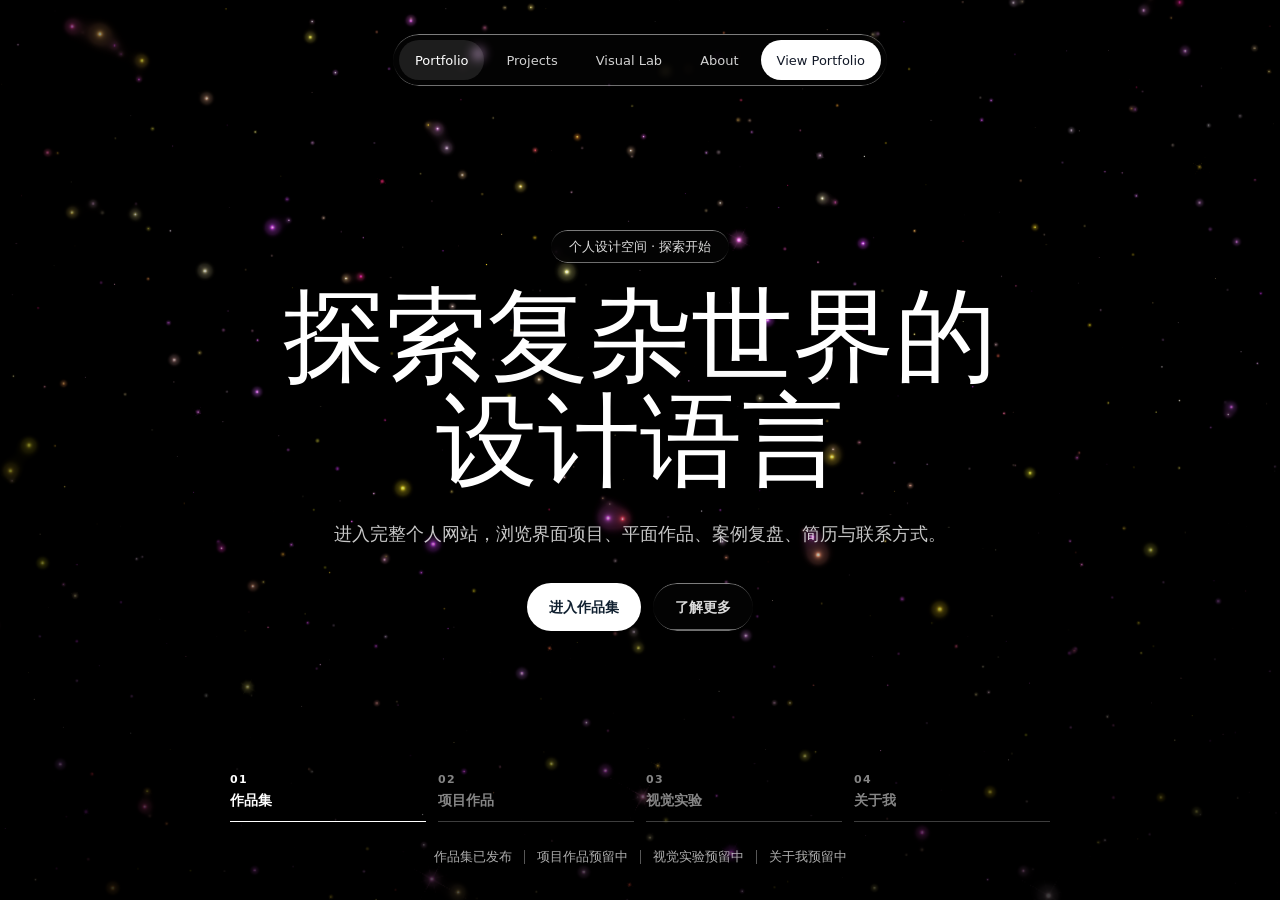
==== commit f8b539ed: "Publish latest website update" ====
--- a/index.html
+++ b/index.html
@@ -1,373 +1,96 @@
-﻿<!doctype html>
+<!doctype html>
 <html lang="zh-CN">
   <head>
     <meta charset="utf-8">
     <meta name="viewport" content="width=device-width, initial-scale=1">
-    <title>你的姓名 | 视觉与 UI 设计作品集</title>
+    <title>你的姓名 | 个人创作入口</title>
     <meta
       name="description"
-      content="视觉与 UI 设计作品集，展示平面设计、品牌视觉、海报物料、界面设计、用户体验和项目复盘。"
+      content="个人创作入口，通向作品集、项目作品、视觉实验与个人介绍。"
     >
-    <meta property="og:title" content="你的姓名 | 视觉与 UI 设计作品集">
+    <meta property="og:title" content="你的姓名 | 个人创作入口">
     <meta
       property="og:description"
-      content="综合展示平面视觉表达、品牌系统、UI 项目与设计思考。"
+      content="进入一个由产品设计、视觉表达与长期创作构成的个人作品空间。"
     >
     <meta property="og:type" content="website">
     <meta property="og:image" content="assets/home/首页首屏.png">
-    <link rel="preload" as="video" href="assets/home/hero-motion.mp4" type="video/mp4">
-    <link rel="stylesheet" href="styles.css?v=20260709-graphic-subtitle-nowrap-1">
+    <link rel="preconnect" href="https://fonts.googleapis.com">
+    <link rel="preconnect" href="https://fonts.gstatic.com" crossorigin>
+    <link href="https://fonts.googleapis.com/css2?family=Instrument+Serif:ital@0;1&display=swap" rel="stylesheet">
+    <link rel="stylesheet" href="styles.css?v=20260717-launch-tone-1">
   </head>
-  <body>
-    <div class="starfield-bg" aria-hidden="true"></div>
-    <header class="site-header" data-header>
-      <a class="brand" href="#top" aria-label="回到首页">
-        <span class="brand-mark">V</span>
-        <span>你的姓名</span>
-      </a>
-      <nav class="nav" aria-label="主导航">
-        <a href="#ui-work">UI 项目</a>
-        <a href="#graphic-work">平面作品</a>
-        <a href="#about">关于</a>
-        <a href="#resume">简历</a>
-        <a href="#contact">联系</a>
-      </nav>
-      <button class="header-cta" type="button" data-contact-open>联系我</button>
-    </header>
+  <body class="launch-body">
+    <main class="launch-page" data-launch-page>
+      <section class="launch-hero" aria-label="个人网站启动页">
+        <canvas class="launch-galaxy" data-galaxy aria-hidden="true"></canvas>
+        <div class="launch-vignette" aria-hidden="true"></div>
 
-    <main id="top">
-      <section class="hero section hero-showcase" aria-label="首页主视觉">
-        <video autoplay muted loop playsinline poster="assets/home/首页首屏.png" aria-label="个人作品集首页动效主视觉">
-          <source src="assets/home/hero-motion.mp4?v=20260630-7" type="video/mp4">
-        </video>
-      </section>
+        <header class="launch-nav">
+          <nav class="launch-nav-pill liquid-glass" aria-label="启动页导航">
+            <button class="launch-nav-link is-active" type="button" data-launch-nav="0">Portfolio</button>
+            <button class="launch-nav-link" type="button" data-launch-nav="1">Projects</button>
+            <button class="launch-nav-link" type="button" data-launch-nav="2">Visual Lab</button>
+            <button class="launch-nav-link" type="button" data-launch-nav="3">About</button>
+            <a class="launch-start-button" href="portfolio.html">View Portfolio</a>
+          </nav>
+          <button class="launch-menu-button liquid-glass" type="button" data-launch-menu aria-label="打开导航" aria-expanded="false">
+            <span></span>
+            <span></span>
+          </button>
+        </header>
 
-      <section class="section category-section" aria-label="作品分类入口">
-        <div class="category-shell">
-          <div class="category-topline" aria-hidden="true">
-            <span>2026 <i></i> Portfolio</span>
-            <span><b></b> Design · Experience · Efficiency</span>
-          </div>
+        <div class="launch-mobile-menu" data-launch-mobile-menu aria-hidden="true">
+          <button type="button" data-launch-mobile-choice="0">Portfolio</button>
+          <button type="button" data-launch-mobile-choice="1">Projects</button>
+          <button type="button" data-launch-mobile-choice="2">Visual Lab</button>
+          <button type="button" data-launch-mobile-choice="3">About</button>
+          <a href="portfolio.html">View Portfolio</a>
+        </div>
 
-          <div class="category-heading">
-            <div>
-              <p class="eyebrow">Portfolio Index</p>
-              <h2>作品分类浏览<span></span></h2>
-              <p>选择一个方向开始浏览作品，逐步进入完整案例体系。</p>
-            </div>
-            <p class="category-copy">
-              通过设计能力维度对作品进行分类，构建清晰的视觉与界面体系。
-              <br>
-              覆盖品牌、界面、版式与活动四大方向，实现结构化表达。
-            </p>
-          </div>
-
-          <div class="signal-band">
-            <a class="category-card" href="#product-design-case">
-              <span class="category-card-head">
-                <span class="category-number">01</span>
-                <span class="category-icon">▱</span>
-              </span>
-              <strong>产品设计</strong>
-              <small>从0-1的完整产品需求</small>
-              <img class="category-thumb" src="assets/home/01.png" alt="产品设计预览图">
-              <span class="category-arrow">→</span>
-            </a>
-            <a class="category-card" href="#ui-interface-cases">
-              <span class="category-card-head">
-                <span class="category-number">02</span>
-                <span class="category-icon">▭</span>
-              </span>
-              <strong>UI 界面设计</strong>
-              <small>APP/Web/HMI</small>
-              <img class="category-thumb" src="assets/home/02.png" alt="UI 界面设计预览图">
-              <span class="category-arrow">→</span>
-            </a>
-            <a class="category-card" href="#brand-visual-card">
-              <span class="category-card-head">
-                <span class="category-number">03</span>
-                <span class="category-icon">◇</span>
-              </span>
-              <strong>品牌视觉设计</strong>
-              <small>Logo / VI / 延展物料</small>
-              <img class="category-thumb" src="assets/home/03.png" alt="品牌视觉设计预览图">
-              <span class="category-arrow">→</span>
-            </a>
-            <a class="category-card" href="#poster-design-card">
-              <span class="category-card-head">
-                <span class="category-number">04</span>
-                <span class="category-icon">□</span>
-              </span>
-              <strong>海报物料设计</strong>
-              <small>主视觉 / 活动海报 / 社媒图</small>
-              <img class="category-thumb" src="assets/home/04.png" alt="海报物料设计预览图">
-              <span class="category-arrow">→</span>
-            </a>
-            <a class="category-card" href="#ppt-info-card">
-              <span class="category-card-head">
-                <span class="category-number">05</span>
-                <span class="category-icon">▦</span>
-              </span>
-              <strong>版式设计</strong>
-              <small>信息排版/PPT版式</small>
-              <img class="category-thumb" src="assets/home/05.png" alt="版式设计预览图">
-              <span class="category-arrow">→</span>
-            </a>
-          </div>
-
-          <div class="category-footer" aria-hidden="true">
-            <span>Thanks for watching</span>
-            <span>Keep <b>design</b> · Keep <b>growing</b></span>
+        <div class="launch-content">
+          <p class="launch-badge liquid-glass" data-launch-kicker>个人设计空间 · 探索开始</p>
+          <h1 data-launch-title>探索复杂世界的<br>设计语言</h1>
+          <p class="launch-copy" data-launch-copy>
+            进入完整个人网站，浏览界面项目、平面作品、案例复盘、简历与联系方式。
+          </p>
+          <div class="launch-actions">
+            <a class="launch-primary-action" data-launch-action href="portfolio.html">进入作品集</a>
+            <span class="launch-status liquid-glass" data-launch-status>了解更多</span>
           </div>
         </div>
-      </section>
 
-      <section class="section work-section" id="ui-work">
-        <div class="section-heading">
-          <p class="eyebrow">UI / Product Work</p>
-          <h2>UI 项目案例</h2>
-          <p>
-            以案例化方式呈现设计流程：从问题识别到方案构建，再到设计落地与结果输出
-          </p>
+        <div class="launch-switcher" aria-label="选择入口">
+          <button class="is-active" type="button" data-launch-choice="0">
+            <span>01</span>
+            <strong>作品集</strong>
+          </button>
+          <button type="button" data-launch-choice="1">
+            <span>02</span>
+            <strong>项目作品</strong>
+          </button>
+          <button type="button" data-launch-choice="2">
+            <span>03</span>
+            <strong>视觉实验</strong>
+          </button>
+          <button type="button" data-launch-choice="3">
+            <span>04</span>
+            <strong>关于我</strong>
+          </button>
         </div>
 
-        <a class="featured-case featured-case-link" id="product-design-case" href="repair-case.html" aria-label="查看把车修好项目详情">
-            <img class="case-image" src="assets/home/UI大图1200x900.png" alt="UI 项目大图">
-          <div class="case-content">
-            <p class="case-meta">完整案例/汽车服务App</p>
-            <h3>把车修好：汽车维修服务体验设计</h3>
-            <p>
-              基于汽车后市场服务场景，从0到1完成移动端维修服务产品的信息架构与核心流程设计。
-            </p>
-            <ul class="case-points">
-              <li>围绕汽车服务线上化场景，重新定义用户从预约到维修完成的全流程体验，构建一站式服务产品模型。</li>
-              <li>完成车辆管理、服务预约、订单流程与门店系统等核心模块设计，形成完整的移动端服务闭环。</li>
-            </ul>
-            <span class="text-link case-entry-link">查看项目详情</span>
-          </div>
-        </a>
-
-        <div class="case-grid" id="ui-interface-cases">
-          <a class="case-card case-card-link" href="shoumi-case.html" aria-label="查看收米多多项目详情">
-            <img class="case-thumb" src="assets/shoumi-case/UI小图-1.png" alt="UI Case 02 项目预览图">
-            <p class="case-meta">Design System / UI Framework</p>
-            <h3>APP产品设计</h3>
-            <p>围绕组件复用与视觉规范建立设计标准，提升界面一致性与跨项目交付效率。</p>
-          </a>
-          <a class="case-card case-card-link" href="visualization-case.html?v=20260714-full-bleed-images-1" aria-label="查看智慧运营可视化平台项目详情">
-            <img class="case-thumb" src="assets/shoumi-case/UI小图-2.png" alt="UI Case 03 项目预览图">
-            <p class="case-meta">Dashboard / Data Visualization</p>
-            <h3>数据可视化设计</h3>
-            <p>通过信息分层与动态数据结构设计，提升用户对核心指标的识别与决策效率。</p>
-          </a>
-          <article class="case-card">
-            <img class="case-thumb" src="assets/shoumi-case/UI小图-3.png" alt="UI Case 04 项目预览图">
-            <p class="case-meta">Industrial HMI / System Interface</p>
-            <h3>工业交互设计</h3>
-            <p>针对多设备协同与高频操作场景，重构信息架构与交互路径，提升操作效率与系统稳定性。</p>
-          </article>
+        <div class="launch-stats" aria-label="网站板块状态">
+          <span>作品集已发布</span>
+          <i></i>
+          <span>项目作品预留中</span>
+          <i></i>
+          <span>视觉实验预留中</span>
+          <i></i>
+          <span>关于我预留中</span>
         </div>
-      </section>
-
-      <section class="section graphic-section" id="graphic-work">
-        <div class="section-heading">
-          <p class="eyebrow">Graphic Work</p>
-          <h2>平面与视觉作品</h2>
-          <p>
-            围绕品牌与视觉语言，探索平面设计在不同场景中的创意表达与系统应用
-          </p>
-        </div>
-
-        <div class="graphic-layout">
-          <article class="graphic-feature">
-            <img class="graphic-feature-image" src="assets/home/平面主图.png" alt="平面主推作品预览图">
-            <div>
-              <p class="case-meta">主推系列 / 海报与活动视觉</p>
-              <h3>围绕主题概念建立完整视觉语言</h3>
-              <p>
-                聚焦工程机械行业传播需求，围绕核心主题构建统一视觉语言，通过系统化设计方法，将概念转化为具有传播力的视觉作品。
-              </p>
-              <div class="graphic-feature-tags">
-                <div>
-                  <strong>概念提炼</strong>
-                  <p>从行业属性、传播目标和受众认知中提炼关键词，明确视觉主题与表达方向。</p>
-                </div>
-                <div>
-                  <strong>视觉构建</strong>
-                  <p>通过画面构图、字体层级、色彩关系与图像处理，建立统一且有记忆点的主视觉。</p>
-                </div>
-                <div>
-                  <strong>延展应用</strong>
-                  <p>将核心视觉语言延展到海报、社媒、线下物料等场景，保持系列化传播一致性。</p>
-                </div>
-              </div>
-            </div>
-          </article>
-
-          <div class="graphic-grid" aria-label="平面作品画廊">
-            <article class="graphic-card" id="brand-visual-card">
-              <img class="graphic-thumb" src="assets/home/平面小图-1.png" alt="品牌视觉作品预览图">
-              <h3>品牌视觉</h3>
-              <p>Logo 延展、品牌色、辅助图形、名片、手册或品牌规范。</p>
-            </article>
-            <article class="graphic-card" id="poster-design-card">
-              <img class="graphic-thumb" src="assets/home/平面小图-2.png" alt="海报设计作品预览图">
-              <h3>海报设计</h3>
-              <p>商业海报、展览海报、校园活动、音乐/文化主题海报。</p>
-            </article>
-            <article class="graphic-card" id="activity-material-card">
-              <img class="graphic-thumb" src="assets/home/平面小图-3.png" alt="活动物料作品预览图">
-              <h3>活动物料</h3>
-              <p>活动主视觉、展会物料、节日宣传，打造系列化视觉，增强传播效果。</p>
-            </article>
-            <article class="graphic-card" id="ppt-info-card">
-              <img class="graphic-thumb" src="assets/home/平面小图-4.png" alt="PPT与信息设计作品预览图">
-              <h3>PPT与信息设计</h3>
-              <p>企业汇报、方案报表、数据可视化，将复杂信息转化为清晰高效的视觉表达。</p>
-            </article>
-          </div>
-        </div>
-      </section>
-
-      <section class="section about-section" id="about">
-        <div class="about-shell">
-          <div class="about-intro">
-            <p class="eyebrow">About Me <span aria-hidden="true"></span></p>
-            <h2>关于我</h2>
-            <div class="about-rule" aria-hidden="true"></div>
-            <p class="about-role"><span>UI</span> / Visual Designer</p>
-            <p class="about-lede">专注界面设计与视觉系统构建</p>
-            <p class="about-copy">
-              擅长将复杂业务逻辑转化为清晰、统一的视觉界面体验，在 UI 与品牌视觉之间建立一致性表达，让设计真正服务于用户与业务价值。
-            </p>
-          </div>
-
-          <figure class="about-portrait" aria-label="个人肖像">
-            <div class="about-portrait__placeholder" aria-hidden="true"></div>
-          </figure>
-
-          <div class="about-capabilities" aria-label="关于我的能力概览">
-            <section>
-              <div class="about-capability-title">
-                <span aria-hidden="true">◎</span>
-                <h3>设计方向</h3>
-              </div>
-              <ul>
-                <li>UI / HMI 系统界面设计</li>
-                <li>品牌视觉与信息设计</li>
-                <li>复杂业务的视觉转译</li>
-              </ul>
-            </section>
-            <section>
-              <div class="about-capability-title">
-                <span aria-hidden="true">◇</span>
-                <h3>方法与能力</h3>
-              </div>
-              <ul>
-                <li>洞察需求，梳理信息结构</li>
-                <li>体验驱动，关注细节与一致性</li>
-                <li>数据化思维，持续优化设计</li>
-              </ul>
-            </section>
-            <section>
-              <div class="about-capability-title">
-                <span aria-hidden="true">⌘</span>
-                <h3>工具技能</h3>
-              </div>
-              <div class="skill-list" aria-label="技能列表">
-                <span>Figma</span>
-                <span>Photoshop</span>
-                <span>Illustrator</span>
-                <span>After Effects</span>
-                <span>UI Design</span>
-                <span>HMI Design</span>
-                <span>Visual System</span>
-                <span>Layout</span>
-              </div>
-            </section>
-          </div>
-
-          <blockquote class="about-quote">
-            <span aria-hidden="true">“</span>
-            让复杂系统变得<span>清晰可理解</span>，是设计的核心价值。
-            <span aria-hidden="true">”</span>
-          </blockquote>
-        </div>
-      </section>
-
-      <section class="section resume-section" id="resume">
-        <div class="resume-copy">
-          <p class="eyebrow">Resume & Portfolio</p>
-          <h2>简历与作品集下载</h2>
-          <p>展示设计能力、项目经验与完整作品体系，便于快速了解你的设计方向与交付能力。</p>
-          <div class="resume-actions">
-            <a class="button primary" href="assets/home/resume.pdf"><span aria-hidden="true">↓</span>下载 PDF 简历</a>
-            <a class="button secondary" href="mailto:13667323149@163.com"><span aria-hidden="true">✉</span>联系我 / Send Email</a>
-          </div>
-          <div class="resume-highlights" aria-label="简历资料亮点">
-            <div>
-              <span aria-hidden="true">01</span>
-              <strong>完整作品体系</strong>
-              <small>Full Portfolio</small>
-            </div>
-            <div>
-              <span aria-hidden="true">02</span>
-              <strong>项目经验展示</strong>
-              <small>Project Experience</small>
-            </div>
-            <div>
-              <span aria-hidden="true">03</span>
-              <strong>多维度呈现</strong>
-              <small>Multi-dimensional</small>
-            </div>
-          </div>
-        </div>
-        <div class="resume-visual" aria-hidden="true">
-          <img src="assets/home/resume-portfolio-visual.png" alt="">
-        </div>
-      </section>
-
-      <section class="section contact-section" id="contact">
-        <div>
-          <p class="eyebrow">Contact</p>
-          <h2>让我们聊聊合适的设计机会。</h2>
-          <p>正在寻找视觉设计、平面设计、UI 设计或综合设计相关机会。欢迎通过以下方式联系。</p>
-        </div>
-        <address class="contact-list">
-          <a href="mailto:13667323149@163.com">13667323149@163.com</a>
-          <a href="#" aria-label="替换为你的 Behance、站酷、小红书或作品平台链接">作品平台 / 社媒</a>
-          <a href="#" aria-label="替换为你的微信、LinkedIn 或其他联系方式">微信 / LinkedIn</a>
-        </address>
       </section>
     </main>
 
-    <footer class="site-footer">
-      <p>© 2026 你的姓名。Visual and UI design portfolio.</p>
-      <a href="#top">返回顶部</a>
-    </footer>
-
-    <div class="contact-modal" data-contact-modal aria-hidden="true">
-      <div class="contact-modal__panel" role="dialog" aria-modal="true" aria-labelledby="contact-modal-title">
-        <button class="contact-modal__close" type="button" data-contact-close aria-label="关闭联系方式">×</button>
-        <p class="eyebrow">Contact</p>
-        <h2 id="contact-modal-title">我的联系方式</h2>
-        <dl class="contact-modal__list">
-          <div>
-            <dt>联系电话</dt>
-            <dd><a href="tel:13667323149">13667323149</a></dd>
-          </div>
-          <div>
-            <dt>电子邮箱</dt>
-            <dd><a href="mailto:13667323149@163.com">13667323149@163.com</a></dd>
-          </div>
-          <div>
-            <dt>现居住地</dt>
-            <dd>长沙</dd>
-          </div>
-        </dl>
-      </div>
-    </div>
-
-    <script src="script.js"></script>
+    <script src="script.js?v=20260717-launch-tone-1"></script>
   </body>
 </html>
--- a/styles.css
+++ b/styles.css
@@ -99,7 +99,7 @@
   width: 100vw;
   height: var(--header-height);
   margin: 0;
-  padding: 0 max(24px, calc((100vw - 1180px) / 2));
+  padding: 0 max(40px, calc((100vw - 1440px) / 2));
   background: transparent;
   backdrop-filter: blur(20px) saturate(130%);
   border-bottom: 1px solid rgba(244, 241, 234, 0.16);
@@ -156,6 +156,64 @@
   color: #fff;
   background: linear-gradient(135deg, var(--teal), var(--coral));
   border-radius: 50%;
+}
+
+.portal-logo {
+  justify-self: start;
+  width: fit-content;
+  min-width: 0;
+  padding: 0;
+  color: #fff;
+  background: transparent;
+  border: 0;
+  box-shadow: none;
+  transition: opacity 220ms ease, transform 220ms ease;
+}
+
+.portal-logo-image {
+  display: block;
+  width: clamp(240px, 20vw, 300px);
+  height: auto;
+}
+
+.portal-logo:hover,
+.portal-logo:focus-visible {
+  opacity: 0.86;
+  transform: translateY(-1px);
+}
+
+.portal-logo-mark {
+  position: relative;
+  width: 32px;
+  height: 28px;
+  font-size: 17px;
+  font-style: italic;
+  line-height: 1;
+  background: linear-gradient(135deg, #f4f1ea 0%, #ffffff 62%, #bfc7ce 100%);
+  border-radius: 8px 2px 8px 2px;
+  color: #071012;
+  transform: skewX(-8deg);
+}
+
+.portal-logo-mark::after {
+  position: absolute;
+  top: -5px;
+  right: -8px;
+  width: 16px;
+  height: 16px;
+  content: "";
+  background: linear-gradient(135deg, var(--coral), #ff2e2e);
+  clip-path: polygon(0 0, 100% 0, 100% 100%);
+  border-radius: 2px;
+}
+
+.portal-logo-text {
+  color: #fff;
+  font-size: 17px;
+  font-weight: 900;
+  font-style: italic;
+  letter-spacing: 0.02em;
+  text-transform: uppercase;
 }
 
 .nav {
@@ -949,14 +1007,33 @@
 }
 
 .case-card-link {
+  position: relative;
   display: block;
   color: inherit;
   text-decoration: none;
-}
-
-.case-card-link:hover,
-.case-card-link:focus-visible {
+  cursor: pointer;
+  transition:
+    border-color 220ms ease,
+    box-shadow 260ms ease,
+    background-color 220ms ease,
+    transform 260ms cubic-bezier(0.22, 1, 0.36, 1);
+}
+
+.case-grid .case-card-link:hover,
+.case-grid .case-card-link:focus-visible {
   color: inherit;
+  background: #151519;
+  border-color: rgba(25, 210, 195, 0.5);
+  box-shadow:
+    0 30px 76px rgba(0, 0, 0, 0.5),
+    0 0 0 1px rgba(25, 210, 195, 0.14),
+    0 0 32px rgba(25, 210, 195, 0.12);
+  transform: translate3d(0, -8px, 0) scale(1.012);
+}
+
+.case-grid .case-card-link:focus-visible {
+  outline: 2px solid var(--teal);
+  outline-offset: 4px;
 }
 
 .case-card h3 {
@@ -971,10 +1048,7 @@
 }
 
 .case-page-body {
-  background:
-    radial-gradient(circle at 18% 0%, rgba(25, 210, 195, 0.16), transparent 30%),
-    radial-gradient(circle at 82% 14%, rgba(255, 90, 79, 0.12), transparent 28%),
-    linear-gradient(180deg, #08080a 0%, #050506 52%, #0c0c0f 100%);
+  background: #000;
 }
 
 .case-page {
@@ -986,7 +1060,53 @@
 }
 
 .case-page-body .case-page {
+  padding-top: calc(var(--header-height) + 100px);
   padding-bottom: 0;
+}
+
+.case-page-body .starfield-bg {
+  display: none;
+}
+
+.repair-progress {
+  position: fixed;
+  top: var(--header-height);
+  left: 0;
+  right: 0;
+  z-index: 30;
+  height: 2px;
+  background: rgba(255, 255, 255, 0.05);
+}
+
+.repair-progress span {
+  display: block;
+  width: 100%;
+  height: 100%;
+  background: #00d9ff;
+  box-shadow: 0 0 12px rgba(0, 217, 255, 0.7);
+  transform: scaleX(0);
+  transform-origin: left;
+}
+
+.home-progress {
+  position: fixed;
+  top: var(--header-height);
+  left: 0;
+  right: 0;
+  z-index: 30;
+  height: 2px;
+  background: rgba(255, 255, 255, 0.05);
+  pointer-events: none;
+}
+
+.home-progress span {
+  display: block;
+  width: 100%;
+  height: 100%;
+  background: linear-gradient(90deg, var(--teal), #70f7dc);
+  box-shadow: 0 0 12px rgba(52, 211, 178, 0.72);
+  transform: scaleX(0);
+  transform-origin: left;
 }
 
 .case-breadcrumb-bar {
@@ -1082,9 +1202,10 @@
 
 .case-hero-detail {
   position: relative;
-  width: 100vw;
+  width: min(1440px, 100vw);
+  max-width: 1440px;
   min-height: auto;
-  margin-left: calc(50% - 50vw);
+  margin-left: calc(50% - min(720px, 50vw));
   overflow: hidden;
   background: #050506;
   border: 0;
@@ -1186,12 +1307,13 @@
   grid-template-columns: minmax(360px, 0.62fr) minmax(0, 1fr);
   gap: clamp(44px, 7vw, 110px);
   align-items: end;
-  width: 100vw;
+  width: min(1440px, 100vw);
+  max-width: 1440px;
   min-height: min(860px, 92vh);
-  margin-left: calc(50% - 50vw);
+  margin-left: calc(50% - min(720px, 50vw));
   padding:
     clamp(70px, 8vw, 132px)
-    max(48px, calc((100vw - 1440px) / 2))
+    clamp(48px, 5vw, 76px)
     clamp(58px, 6vw, 98px);
   overflow: hidden;
   background: url("assets/repair-case/repair-background-reference.png?v=20260707-repair-assets-1") center / cover no-repeat;
@@ -1201,11 +1323,11 @@
 }
 
 .case-hero-detail + .background-case-section {
-  margin-top: -36px;
+  margin-top: -16px;
 }
 
 .background-case-section + .design-system-section {
-  margin-top: -36px;
+  margin-top: -16px;
 }
 
 .background-copy,
@@ -1496,12 +1618,13 @@
 
 .design-system-section {
   display: block;
-  width: 100vw;
-  min-height: clamp(760px, 53.35vw, 916px);
-  margin-left: calc(50% - 50vw);
+  width: min(1440px, 100vw);
+  max-width: 1440px;
+  min-height: clamp(760px, 40vw, 916px);
+  margin-left: calc(50% - min(720px, 50vw));
   padding:
     clamp(126px, 9.8vw, 168px)
-    max(76px, calc((100vw - 1565px) / 2))
+    clamp(48px, 5vw, 76px)
     clamp(48px, 4vw, 68px);
   overflow: hidden;
   background: #000409;
@@ -1928,9 +2051,10 @@
 .challenge-section {
   position: relative;
   display: block;
-  width: 100vw;
-  min-height: 53.35vw;
-  margin-left: calc(50% - 50vw);
+  width: min(1440px, 100vw);
+  max-width: 1440px;
+  min-height: min(768px, 53.35vw);
+  margin-left: calc(50% - min(720px, 50vw));
   padding: 0;
   overflow: hidden;
   background: url("assets/repair-case/challenge-background.png?v=20260707-repair-assets-1") top center / 100% auto no-repeat;
@@ -1940,7 +2064,7 @@
 }
 
 .design-system-section + .challenge-section {
-  margin-top: -36px;
+  margin-top: -16px;
 }
 
 .challenge-intro,
@@ -2096,103 +2220,137 @@
 }
 
 .solution-overview-section {
-  width: 100vw;
-  margin-left: calc(50% - 50vw);
-  overflow: hidden;
+  position: relative;
+  width: min(1440px, 100vw);
+  max-width: 1440px;
+  margin-right: 0;
+  margin-left: calc(50% - min(720px, 50vw));
+  overflow: visible;
   background: #02070c;
   border-top: 1px solid rgba(244, 241, 234, 0.08);
   border-bottom: 0;
+  line-height: 0;
   scroll-margin-top: calc(var(--header-height) + 28px);
 }
 
 .challenge-section + .solution-overview-section {
-  margin-top: -36px;
+  margin-top: -16px;
 }
 
 .solution-overview-section img {
   display: block;
   width: 100%;
+  max-width: none;
   height: auto;
 }
 
 .user-flow-section {
-  width: 100vw;
-  margin-left: calc(50% - 50vw);
-  overflow: hidden;
+  position: relative;
+  width: min(1440px, 100vw);
+  max-width: 1440px;
+  margin-right: 0;
+  margin-left: calc(50% - min(720px, 50vw));
+  overflow: visible;
   background: #02070c;
   border-top: 1px solid rgba(244, 241, 234, 0.08);
   border-bottom: 0;
+  line-height: 0;
   scroll-margin-top: calc(var(--header-height) + 28px);
 }
 
 .solution-overview-section + .user-flow-section {
-  margin-top: -36px;
+  margin-top: -16px;
 }
 
 .user-flow-section img {
   display: block;
   width: 100%;
+  max-width: none;
   height: auto;
 }
 
 .feature-system-section {
-  width: 100vw;
-  margin-left: calc(50% - 50vw);
-  overflow: hidden;
+  position: relative;
+  width: min(1440px, 100vw);
+  max-width: 1440px;
+  margin-right: 0;
+  margin-left: calc(50% - min(720px, 50vw));
+  overflow: visible;
   background: #02070c;
   border-top: 1px solid rgba(244, 241, 234, 0.08);
   border-bottom: 1px solid rgba(244, 241, 234, 0.08);
+  line-height: 0;
   scroll-margin-top: calc(var(--header-height) + 28px);
 }
 
 .user-flow-section + .feature-system-section {
-  margin-top: -36px;
+  margin-top: -16px;
 }
 
 .feature-system-section img {
   display: block;
   width: 100%;
+  max-width: none;
   height: auto;
 }
 
 .ui-showcase-section {
-  width: 100vw;
-  margin-left: calc(50% - 50vw);
-  overflow: hidden;
+  position: relative;
+  width: min(1440px, 100vw);
+  max-width: 1440px;
+  margin-right: 0;
+  margin-left: calc(50% - min(720px, 50vw));
+  overflow: visible;
   background: #02070c;
   border-top: 1px solid rgba(244, 241, 234, 0.08);
   border-bottom: 1px solid rgba(244, 241, 234, 0.08);
+  line-height: 0;
   scroll-margin-top: calc(var(--header-height) + 28px);
 }
 
 .feature-system-section + .ui-showcase-section {
-  margin-top: -36px;
+  margin-top: -16px;
 }
 
 .ui-showcase-section img {
   display: block;
   width: 100%;
+  max-width: none;
   height: auto;
 }
 
 .results-summary-section {
-  width: 100vw;
-  margin-left: calc(50% - 50vw);
-  overflow: hidden;
+  position: relative;
+  width: min(1440px, 100vw);
+  max-width: 1440px;
+  margin-right: 0;
+  margin-left: calc(50% - min(720px, 50vw));
+  overflow: visible;
   background: #02070c;
   border-top: 1px solid rgba(244, 241, 234, 0.08);
   border-bottom: 1px solid rgba(244, 241, 234, 0.08);
+  line-height: 0;
   scroll-margin-top: calc(var(--header-height) + 28px);
 }
 
 .ui-showcase-section + .results-summary-section {
-  margin-top: -36px;
+  margin-top: -16px;
+}
+
+.repair-results-section + .repair-summary-section {
+  margin-top: -16px;
 }
 
 .results-summary-section img {
   display: block;
   width: 100%;
+  max-width: none;
   height: auto;
+}
+
+.solution-overview-section img + img,
+.feature-system-section img + img {
+  margin-top: 20px;
 }
 
 .results-summary-section {
@@ -2200,23 +2358,50 @@
 }
 
 .shoumi-case-body {
-  background:
-    radial-gradient(circle at 76% 9%, rgba(255, 91, 34, 0.2), transparent 28%),
-    radial-gradient(circle at 18% 0%, rgba(255, 178, 26, 0.1), transparent 26%),
-    linear-gradient(180deg, #0b0806 0%, #060606 48%, #100807 100%);
-}
-
-.shoumi-case {
+  overflow-x: clip;
+  background: #000;
+}
+
+.shoumi-progress {
+  position: fixed;
+  top: var(--header-height);
+  left: 0;
+  right: 0;
+  z-index: 30;
+  height: 2px;
+  background: rgba(255, 255, 255, 0.05);
+}
+
+.shoumi-progress span {
+  display: block;
+  width: 100%;
+  height: 100%;
+  background: #ff5b22;
+  box-shadow: 0 0 12px rgba(255, 91, 34, 0.72);
+  transform: scaleX(0);
+  transform-origin: left;
+}
+
+.case-page.shoumi-case {
   gap: 0;
+  width: 100%;
+  max-width: none;
+  margin: 0;
+  padding: 0;
+  overflow: visible;
+  background: #000;
 }
 
 .shoumi-hero {
   display: block;
-  width: 100vw;
+  position: relative;
+  width: min(1440px, 100%);
+  max-width: 1440px;
   min-height: auto;
-  margin-left: calc(50% - 50vw);
-  padding: 0;
-  background: #fff7ee;
+  margin-right: auto;
+  margin-left: auto;
+  padding: calc(var(--header-height) + 100px) 0 0;
+  background: #000;
 }
 
 .shoumi-hero-copy {
@@ -2287,14 +2472,21 @@
 }
 
 .shoumi-section {
-  width: 100vw;
-  margin-left: calc(50% - 50vw);
+  position: relative;
+  width: min(1440px, 100%);
+  max-width: 1440px;
+  margin-right: auto;
+  margin-left: auto;
   padding:
     clamp(72px, 8vw, 124px)
     max(40px, calc((100vw - 1440px) / 2));
   background: #070707;
   border-top: 1px solid rgba(244, 241, 234, 0.1);
   scroll-margin-top: calc(var(--header-height) + 28px);
+}
+
+.shoumi-case > .shoumi-section {
+  margin-top: 20px;
 }
 
 .shoumi-section:nth-of-type(2n + 1) {
@@ -2421,6 +2613,29 @@
   display: block;
   width: 100%;
   height: auto;
+}
+
+/* Keep all Shoumi case media at its intended 1440px canvas width. */
+.shoumi-cover-image,
+.shoumi-overview-video,
+.shoumi-user-insight img,
+.shoumi-design-strategy-media img,
+.shoumi-experience-framework img,
+.shoumi-visual-direction img,
+.shoumi-core-experience img,
+.shoumi-interface-showcase img,
+.shoumi-summary-final img {
+  width: min(100%, 1440px);
+  max-width: 1440px;
+  height: auto;
+  margin-inline: auto;
+}
+
+.shoumi-core-pages-frame {
+  width: min(100%, 1440px);
+  max-width: 1440px;
+  min-height: 0;
+  margin-inline: auto;
 }
 
 .shoumi-section-heading {
@@ -3522,8 +3737,13 @@
   width: 100%;
   margin: 0;
   padding: 36px max(40px, calc((100vw - 1440px) / 2)) 48px;
-  background: #02070c;
+  background: transparent;
   border-top: 0;
+}
+
+.viz-body .site-footer {
+  background:#000;
+  border-top:0;
 }
 
 .case-floating-top {
@@ -3672,6 +3892,10 @@
     padding: 12px 0;
   }
 
+  .portal-logo {
+    justify-self: center;
+  }
+
   .header-cta {
     display: none;
   }
@@ -3835,10 +4059,12 @@
   }
 
   .shoumi-hero {
-    width: 100vw;
+    width: 100%;
+    max-width: 1440px;
     min-height: auto;
-    margin-left: calc(50% - 50vw);
-    padding: 0;
+    margin-right: auto;
+    margin-left: auto;
+    padding: calc(var(--header-height) + 100px) 0 0;
   }
 
   .shoumi-cover-image {
@@ -4094,7 +4320,7 @@
   }
 
   .shoumi-hero {
-    padding: 0;
+    padding: calc(var(--header-height) + 100px) 0 0;
   }
 
   .shoumi-hero-copy h1 {
@@ -4345,26 +4571,84 @@
   }
 }
 
+/* Home page viewport reveals */
+.reveal-title {
+  opacity: 0;
+  transition: opacity 600ms cubic-bezier(0.22, 1, 0.36, 1);
+  transition-delay: calc(var(--reveal-title-order, 0) * 80ms);
+  will-change: opacity;
+}
+
+.reveal-title.is-revealed {
+  opacity: 1;
+  will-change: auto;
+}
+
+.reveal-card {
+  --reveal-order: 0;
+  --reveal-start: 0ms;
+  opacity: 0;
+  transform: translate3d(0, 32px, 0);
+  transition:
+    opacity 600ms cubic-bezier(0.22, 1, 0.36, 1),
+    transform 700ms cubic-bezier(0.22, 1, 0.36, 1);
+  transition-delay: calc(var(--reveal-start) + var(--reveal-order) * 100ms);
+  will-change: opacity, transform;
+}
+
+:where(.reveal-card).is-revealed {
+  opacity: 1;
+  transform: translate3d(0, 0, 0);
+  will-change: auto;
+}
+
+.reveal-card.is-reveal-complete {
+  transition-delay: 0ms;
+}
+
+@media (max-width: 700px) {
+  .reveal-card {
+    transform: translate3d(0, 22px, 0);
+    transition-delay: calc(var(--reveal-start) + var(--reveal-order) * 80ms);
+  }
+}
+
+@media (prefers-reduced-motion: reduce) {
+  .reveal-title,
+  .reveal-title.is-revealed,
+  .reveal-card,
+  .reveal-card.is-revealed {
+    opacity: 1;
+    transform: none;
+    transition: none;
+  }
+}
+
 /* Smart operation visualization case */
-.viz-body { --viz-bg:#070b12; --viz-cyan:#00d9ff; --viz-amber:#ff9d00; background:var(--viz-bg); color:#eefaff; }
-.viz-case { overflow:visible; background:linear-gradient(180deg,#070b12,#071019 60%,#05080d); }
-.viz-case::before { position:fixed; inset:0; z-index:0; content:""; pointer-events:none; opacity:.13; background-image:linear-gradient(rgba(0,217,255,.1) 1px,transparent 1px),linear-gradient(90deg,rgba(0,217,255,.1) 1px,transparent 1px); background-size:80px 80px; mask-image:linear-gradient(to bottom,#000,transparent 75%); }
+.viz-body { --viz-bg:#000; --viz-cyan:#00d9ff; --viz-amber:#ff9d00; background:#000; color:#eefaff; }
+.viz-case { overflow:visible; background:#000; }
+.viz-case::before { display:none; }
+.viz-progress { position:fixed; top:var(--header-height); left:0; right:0; z-index:31; height:2px; background:rgba(255,255,255,.06); }
+.viz-progress span { display:block; width:100%; height:100%; background:linear-gradient(90deg,#00d9ff,#2ce3a1); box-shadow:0 0 14px rgba(0,217,255,.72); transform:scaleX(0); transform-origin:left; }
 .viz-hero,.viz-section { position:relative; z-index:1; width:min(1600px,100%); margin:auto; }
 .viz-hero { display:grid; grid-template-columns:minmax(340px,.72fr) minmax(620px,1.28fr); min-height:100vh; align-items:center; gap:4vw; padding:150px clamp(30px,5vw,90px) 80px; }
-.viz-hero.viz-hero-image { display:block; min-height:0; padding:var(--header-height) 0 0; }
+.viz-hero.viz-hero-image { display:block; min-height:0; padding:calc(var(--header-height) + 100px) 0 0; }
 .viz-hero.viz-hero-image::after { display:none; }
-.viz-hero-image img { display:block; width:100vw; max-width:none; height:auto; }
+.viz-hero-image img { display:block; width:100%; max-width:none; height:auto; }
 .viz-image-module { padding:0; }
-.viz-image-module img { display:block; width:100vw; max-width:none; height:auto; }
-.viz-video-module video { display:block; width:100vw; max-width:none; height:auto; }
+.viz-image-module img { display:block; width:100%; max-width:none; height:auto; }
+.viz-video-module video { display:block; width:100%; max-width:none; height:auto; }
 .viz-hero.viz-hero-image,
 .viz-image-module {
   position:relative;
-  width:100vw;
-  max-width:none;
-  margin-right:calc(50% - 50vw);
-  margin-left:calc(50% - 50vw);
+  width:min(1440px, 100%);
+  max-width:1440px;
+  margin-right:auto;
+  margin-left:auto;
   overflow:visible;
+}
+.viz-case > .viz-image-module {
+  margin-top:20px;
 }
 .viz-hero::after { position:absolute; top:18%; right:-10%; width:58vw; height:58vw; content:""; border-radius:50%; background:radial-gradient(circle,rgba(0,217,255,.13),transparent 65%); filter:blur(10px); }
 .viz-hero::after { pointer-events:none; }
@@ -4403,3 +4687,498 @@
 @media(max-width:1100px){.viz-hero{grid-template-columns:1fr;padding-top:160px}.viz-hero-stage{min-height:580px}.viz-background{grid-template-columns:1fr 1fr}.industrial-visual{grid-column:1/-1}.architecture-flow{grid-template-columns:1fr}.flow-line{width:1px;height:35px;margin-left:30px}.flow-line::before{width:1px;height:100%;background:linear-gradient(var(--viz-cyan),transparent)}.flow-line::after{top:auto;bottom:0;right:-3px;transform:rotate(135deg)}.architecture-flow article{min-width:0}.screen-showcase,.screen-showcase.reverse{grid-template-columns:1fr}.screen-showcase.reverse .screen-copy{order:0}.visual-process{grid-template-columns:1fr}}
 @media(max-width:700px){.viz-hero{padding:145px 20px 70px}.viz-hero-stage{min-height:360px}.viz-screen{top:10%;right:-8%;width:115%;padding:8px}.dash-panel{padding:7px}.dash-head,.dash-panel small{font-size:6px}.metrics strong,.alerts strong{font-size:17px}.viz-globe{width:160px;height:160px}.viz-section{padding:85px 20px}.viz-background{grid-template-columns:1fr}.industrial-visual{min-height:380px}.screen-showcase{margin-bottom:100px}.screen-mock{min-height:300px;padding:12px}.mock-layout{height:220px}.analysis{grid-template-columns:1fr 1fr}.donut{width:110px;height:110px}.motion-grid{grid-template-columns:1fr}.palette{height:110px}.hierarchy{grid-template-columns:1fr}.hierarchy article:nth-child(2),.hierarchy article:nth-child(3){margin-top:12px}.keywords span{width:76px;height:76px;font-size:14px}}
 @media(prefers-reduced-motion:reduce){.scan,.bars i,.motion-radar i,.motion-alert i,.viz-orbit{animation:none!important}}
+
+/* Industrial HMI case study */
+.industrial-body {
+  --industrial-bg: #080b0d;
+  --industrial-panel: #10161a;
+  --industrial-line: rgba(174, 198, 207, 0.16);
+  --industrial-blue: #36d6ff;
+  --industrial-green: #80e5b1;
+  --industrial-amber: #ffba52;
+  color: #edf4f5;
+  background: var(--industrial-bg);
+}
+
+.industrial-body .site-header { background: rgba(7, 11, 13, 0.72); }
+.industrial-body .site-header::before { background: rgba(7, 11, 13, 0.76); }
+.industrial-header-link { display: inline-grid; justify-self: end; place-items: center; text-decoration: none; }
+.industrial-progress { position: fixed; top: var(--header-height); left: 0; right: 0; z-index: 30; height: 2px; background: rgba(255,255,255,.05); }
+.industrial-progress span { display: block; width: 100%; height: 100%; background: var(--industrial-blue); box-shadow: 0 0 12px rgba(54,214,255,.7); transform: scaleX(0); transform-origin: left; }
+.industrial-breadcrumb { z-index: 22; }
+.industrial-breadcrumb .case-breadcrumb [aria-current="page"] { color: var(--industrial-blue); }
+
+.industrial-case { overflow: hidden; background: var(--industrial-bg); }
+.industrial-section, .industrial-summary { width: min(1440px, calc(100% - 80px)); margin: 0 auto; scroll-margin-top: calc(var(--header-height) + 24px); }
+.industrial-hero { position: relative; display: grid; grid-template-columns: minmax(360px,.78fr) minmax(600px,1.22fr); align-items: center; gap: clamp(40px,6vw,100px); width: min(1600px,100%); min-height: 100vh; margin: 0 auto; padding: calc(var(--header-height) + 100px) clamp(40px,6vw,100px) 90px; overflow: hidden; }
+.industrial-hero::before { position: absolute; inset: 0; content: ""; pointer-events: none; background: radial-gradient(circle at 78% 48%,rgba(54,214,255,.11),transparent 30%),linear-gradient(rgba(54,214,255,.025) 1px,transparent 1px),linear-gradient(90deg,rgba(54,214,255,.025) 1px,transparent 1px); background-size: auto,56px 56px,56px 56px; mask-image: linear-gradient(to bottom,#000 55%,transparent 95%); }
+.industrial-hero-copy,.industrial-hero-stage { position: relative; z-index: 1; }
+.industrial-kicker,.industrial-section-head>p,.industrial-summary>p { margin: 0 0 28px; color: #75858b; font-size: 11px; font-weight: 800; letter-spacing: .22em; }
+.industrial-kicker span,.industrial-section-head>p,.industrial-summary>p { color: var(--industrial-blue); }
+.industrial-hero h1 { margin: 0; font-size: clamp(62px,7vw,118px); line-height: .92; letter-spacing: -.065em; }
+.industrial-hero h1 em,.industrial-summary h2 em { color: transparent; font-style: normal; -webkit-text-stroke: 1px rgba(54,214,255,.75); }
+.industrial-lede { max-width: 610px; margin: 34px 0 44px; color: #9aa9ae; font-size: clamp(16px,1.3vw,20px); line-height: 1.9; }
+.industrial-meta { display: grid; grid-template-columns: repeat(3,1fr); margin: 0; padding-top: 24px; border-top: 1px solid var(--industrial-line); }
+.industrial-meta div { padding-right: 20px; }
+.industrial-meta dt { color: #64757b; font-size: 10px; letter-spacing: .12em; }
+.industrial-meta dd { margin: 7px 0 0; color: #d8e1e4; font-size: 12px; font-weight: 700; }
+.industrial-hero-stage { min-height: 650px; perspective: 1500px; }
+.hmi-shell { position: absolute; top: 7%; right: -6%; width: 104%; aspect-ratio: 1.42; overflow: hidden; background: #0b1115; border: 1px solid rgba(54,214,255,.34); box-shadow: 0 50px 120px #000,0 0 60px rgba(54,214,255,.08); transform: rotateY(-8deg) rotateX(2deg); }
+.hmi-shell::after { position: absolute; inset: 0; content: ""; pointer-events: none; background: linear-gradient(transparent 50%,rgba(54,214,255,.018) 50%); background-size: 100% 4px; }
+.hmi-topbar { display: grid; grid-template-columns: 1fr auto auto; align-items: center; gap: 30px; height: 58px; padding: 0 22px; border-bottom: 1px solid rgba(54,214,255,.2); color: #819198; font: 10px monospace; }
+.hmi-logo { color: #e6f5f8; font-weight: 900; letter-spacing: .14em; }.hmi-online { color: var(--industrial-green); }.hmi-online i { display: inline-block; width: 6px; height: 6px; margin-right: 8px; border-radius: 50%; background: currentColor; box-shadow: 0 0 10px currentColor; }
+.hmi-layout { display: grid; grid-template-columns: 68px 1fr; height: calc(100% - 58px); }.hmi-layout aside { display: flex; flex-direction: column; gap: 5px; padding: 20px 12px; border-right: 1px solid var(--industrial-line); }.hmi-layout aside b { display: grid; height: 45px; place-items: center; color: #52636b; border: 1px solid transparent; font: 10px monospace; }.hmi-layout aside b.is-active { color: var(--industrial-blue); background: rgba(54,214,255,.08); border-color: rgba(54,214,255,.25); }
+.hmi-main { padding: 28px; }.hmi-title span { display: block; color: var(--industrial-blue); font: 9px monospace; letter-spacing: .16em; }.hmi-title strong { display: block; margin-top: 9px; font-size: 22px; }
+.hmi-machine { display: flex; align-items: center; justify-content: center; height: 245px; margin-top: 12px; background: radial-gradient(circle,rgba(54,214,255,.09),transparent 55%),linear-gradient(rgba(54,214,255,.04) 1px,transparent 1px),linear-gradient(90deg,rgba(54,214,255,.04) 1px,transparent 1px); background-size: auto,30px 30px,30px 30px; border: 1px solid rgba(54,214,255,.1); }.machine-node { display: grid; width: 94px; height: 94px; place-items: center; color: var(--industrial-green); background: rgba(9,22,25,.88); border: 1px solid currentColor; box-shadow: inset 0 0 25px rgba(128,229,177,.06); font: 700 13px monospace; }.machine-node small { color: #839398; font-size: 9px; font-weight: 400; }.node-c { color: var(--industrial-amber); }.hmi-machine>i { width: 55px; height: 1px; background: linear-gradient(90deg,var(--industrial-green),rgba(128,229,177,.16)); }
+.hmi-stats { display: grid; grid-template-columns: repeat(3,1fr); gap: 10px; margin-top: 12px; }.hmi-stats span { padding: 14px; background: rgba(255,255,255,.02); border: 1px solid var(--industrial-line); }.hmi-stats small { display: block; color: #6e7e84; font: 9px monospace; }.hmi-stats strong { display: block; margin-top: 6px; font: 700 20px monospace; }.hmi-stats .is-warning strong { color: var(--industrial-amber); }
+.industrial-coordinate { position: absolute; color: rgba(54,214,255,.52); font: 9px monospace; letter-spacing: .15em; }.coordinate-a { top: 3%; right: 7%; }.coordinate-b { right: 0; bottom: 10%; writing-mode: vertical-rl; }
+.industrial-scroll { position: absolute; z-index: 2; bottom: 30px; left: clamp(40px,6vw,100px); color: #607278; font-size: 9px; letter-spacing: .2em; text-decoration: none; }.industrial-scroll span { color: var(--industrial-blue); font-size: 16px; }
+
+.industrial-section { padding: clamp(100px,11vw,180px) 0; border-top: 1px solid var(--industrial-line); }
+.industrial-section-head { display: grid; grid-template-columns: minmax(250px,.55fr) 1fr; gap: 40px; align-items: end; margin-bottom: clamp(55px,7vw,100px); }
+.industrial-section-head>p { grid-column: 1/-1; margin-bottom: -4px; }
+.industrial-section-head h2 { margin: 0; font-size: clamp(43px,5.2vw,78px); line-height: 1.08; letter-spacing: -.05em; }
+.industrial-section-head>span { max-width: 530px; color: #7f9096; font-size: 16px; line-height: 1.8; }
+.industrial-overview-grid { display: grid; grid-template-columns: .9fr 1.1fr; gap: clamp(55px,8vw,120px); }.industrial-large-copy { margin: 0; color: #b1bec2; font-size: clamp(19px,1.8vw,27px); line-height: 1.75; }.industrial-overview-copy blockquote { margin: 55px 0 0; padding: 20px 0 20px 24px; color: var(--industrial-blue); border-left: 2px solid currentColor; font-size: 14px; line-height: 1.8; }
+.industrial-goals { display: grid; grid-template-columns: repeat(3,1fr); }.industrial-goals article { min-height: 280px; padding: 28px; background: linear-gradient(145deg,rgba(54,214,255,.04),transparent); border: 1px solid var(--industrial-line); }.industrial-goals article+article { border-left: 0; }.industrial-goals b { color: var(--industrial-blue); font: 11px monospace; }.industrial-goals h3 { margin: 80px 0 12px; font-size: 26px; }.industrial-goals p { margin: 0; color: #78898f; font-size: 14px; line-height: 1.8; }
+.industrial-context-grid { display: grid; grid-template-columns: 1.15fr .85fr; gap: clamp(40px,7vw,100px); align-items: stretch; }.industrial-photo-placeholder,.industrial-screen-placeholder,.industrial-small-screens>div { position: relative; display: grid; min-height: 540px; place-items: center; color: #82949a; background: linear-gradient(135deg,#192226,#0b0f12); border: 1px dashed rgba(54,214,255,.3); }.industrial-photo-placeholder::before { position: absolute; inset: 0; content: ""; background: linear-gradient(145deg,transparent 49.8%,rgba(54,214,255,.1) 50%,transparent 50.2%),linear-gradient(35deg,transparent 49.8%,rgba(54,214,255,.08) 50%,transparent 50.2%); }.industrial-photo-placeholder span,.industrial-photo-placeholder b { position: relative; z-index: 1; }.industrial-photo-placeholder b { position: absolute; right: 20px; bottom: 18px; color: #4e6269; font: 9px monospace; letter-spacing: .12em; }
+.industrial-pain-list article { padding: 4px 0 30px; border-bottom: 1px solid var(--industrial-line); }.industrial-pain-list article+article { padding-top: 30px; }.industrial-pain-list span { color: var(--industrial-amber); font: 10px monospace; letter-spacing: .12em; }.industrial-pain-list h3 { margin: 10px 0; font-size: 24px; }.industrial-pain-list p { margin: 0; color: #7e8f95; line-height: 1.75; }
+.industrial-flow { display: grid; grid-template-columns: 1fr 54px 1fr 54px 1fr 54px 1fr; align-items: center; }.industrial-flow article { min-height: 230px; padding: 28px; background: #0d1316; border: 1px solid var(--industrial-line); }.industrial-flow small { color: var(--industrial-blue); font: 9px monospace; }.industrial-flow b { display: block; margin: 55px 0 10px; font-size: 28px; }.industrial-flow p { margin: 0; color: #77898f; font-size: 13px; }.industrial-flow>i { position: relative; height: 1px; background: rgba(54,214,255,.36); }.industrial-flow>i::after { position: absolute; top: -3px; right: 0; width: 6px; height: 6px; content: ""; border-top: 1px solid var(--industrial-blue); border-right: 1px solid var(--industrial-blue); transform: rotate(45deg); }
+.industrial-architecture { background: radial-gradient(circle at 50% 60%,rgba(54,214,255,.05),transparent 45%); }.industrial-architecture-map { display: grid; gap: 0; max-width: 1120px; margin: auto; }.arch-level { display: grid; grid-template-columns: 1.35fr repeat(4,1fr); gap: 10px; padding: 18px; background: rgba(12,19,22,.88); border: 1px solid var(--industrial-line); }.arch-level strong,.arch-level span { display: grid; min-height: 64px; place-items: center; padding: 8px; text-align: center; }.arch-level strong { justify-content: start; color: var(--industrial-blue); font-size: 12px; letter-spacing: .08em; }.arch-level span { color: #9aacb2; background: rgba(255,255,255,.025); border: 1px solid rgba(255,255,255,.05); font-size: 13px; }.arch-connector { width: 1px; height: 42px; margin: auto; background: linear-gradient(var(--industrial-blue),rgba(54,214,255,.12)); }
+.industrial-screens { width: 100%; padding-left: max(40px,calc((100% - 1440px)/2)); padding-right: max(40px,calc((100% - 1440px)/2)); background: #0a0e10; }.industrial-screens .industrial-section-head { width: 100%; }.industrial-screen-feature { display: grid; grid-template-columns: .48fr 1.52fr; gap: clamp(45px,7vw,110px); align-items: center; margin-bottom: clamp(100px,12vw,180px); }.industrial-screen-feature.is-reverse { grid-template-columns: 1.52fr .48fr; }.industrial-screen-feature.is-reverse .screen-feature-copy { order: 2; }.screen-feature-copy>b { color: transparent; font-size: 80px; line-height: 1; -webkit-text-stroke: 1px rgba(54,214,255,.3); }.screen-feature-copy small { display: block; margin: 14px 0 12px; color: var(--industrial-blue); font: 9px monospace; letter-spacing: .15em; }.screen-feature-copy h3 { margin: 0 0 20px; font-size: clamp(32px,3vw,48px); }.screen-feature-copy p { color: #819197; line-height: 1.8; }.screen-feature-copy ul { display: flex; flex-wrap: wrap; gap: 7px; margin: 28px 0 0; padding: 0; list-style: none; }.screen-feature-copy li { padding: 7px 10px; color: #93a5aa; border: 1px solid var(--industrial-line); font-size: 11px; }
+.industrial-screen-placeholder { min-height: 600px; overflow: hidden; box-shadow: 0 45px 100px rgba(0,0,0,.35); }.industrial-screen-placeholder>span,.industrial-screen-placeholder>b { position: relative; z-index: 2; }.industrial-screen-placeholder>b { position: absolute; right: 22px; bottom: 20px; color: #51646b; font: 9px monospace; }.screen-light { color: #607078; background: #e9eef0; }.screen-light>b { color: #9aa7ac; }.placeholder-grid { position: absolute; inset: 30px; border: 1px solid rgba(54,214,255,.18); background: linear-gradient(rgba(54,214,255,.05) 1px,transparent 1px),linear-gradient(90deg,rgba(54,214,255,.05) 1px,transparent 1px); background-size: 32px 32px; }.screen-light .placeholder-grid { border-color: rgba(12,40,50,.12); background: linear-gradient(rgba(12,40,50,.035) 1px,transparent 1px),linear-gradient(90deg,rgba(12,40,50,.035) 1px,transparent 1px); background-size: 32px 32px; }
+.industrial-small-screens { display: grid; grid-template-columns: repeat(3,1fr); gap: 18px; }.industrial-small-screens>div { min-height: 300px; }.industrial-small-screens span { font-size: 16px; }.industrial-small-screens b { position: absolute; bottom: 18px; color: #52656b; font: 9px monospace; }
+.industrial-rule-grid { display: grid; grid-template-columns: repeat(3,1fr); gap: 16px; }.industrial-rule-grid article { padding: 26px; background: #0c1215; border: 1px solid var(--industrial-line); }.industrial-rule-grid small { color: var(--industrial-blue); font: 9px monospace; }.industrial-rule-grid h3 { margin: 16px 0 8px; font-size: 23px; }.industrial-rule-grid p { margin: 0; color: #788a90; font-size: 14px; line-height: 1.75; }.rule-demo { display: grid; height: 240px; place-items: center; margin-bottom: 25px; background: #090e11; border: 1px solid rgba(255,255,255,.05); }.rule-status { grid-template-columns: repeat(3,42px); gap: 20px; align-content: center; }.rule-status i { width: 42px; height: 42px; border: 1px solid var(--industrial-green); border-radius: 50%; box-shadow: inset 0 0 0 12px rgba(128,229,177,.08); }.rule-status i:nth-child(2) { border-radius: 2px; border-color: var(--industrial-amber); box-shadow: inset 0 0 0 12px rgba(255,186,82,.08); }.rule-status i:nth-child(3) { border-color: #ff6673; box-shadow: inset 0 0 0 12px rgba(255,102,115,.08); transform: rotate(45deg); }.rule-confirm { align-content: center; gap: 20px; }.rule-confirm span { color: #ff7681; font-weight: 800; }.rule-confirm button { padding: 12px 28px; color: #ff9aa2; background: rgba(255,102,115,.07); border: 1px solid #ff6673; font: inherit; font-size: 12px; }.rule-feedback { align-content: center; gap: 22px; }.rule-feedback span { width: 70%; height: 3px; background: linear-gradient(90deg,var(--industrial-blue) 64%,rgba(54,214,255,.12) 64%); }.rule-feedback b { color: #93a5aa; font: 11px monospace; }
+.industrial-results { display: grid; grid-template-columns: repeat(3,1fr); border: 1px solid var(--industrial-line); }.industrial-results article { min-height: 260px; padding: 35px; }.industrial-results article+article { border-left: 1px solid var(--industrial-line); }.industrial-results strong { display: block; color: var(--industrial-blue); font: 700 clamp(42px,5vw,72px) monospace; }.industrial-results span { display: block; margin-top: 45px; font-size: 18px; font-weight: 700; }.industrial-results small { color: #687a81; font-size: 11px; }.industrial-test-note { display: grid; grid-template-columns: 180px 1fr; gap: 50px; margin-top: 40px; padding: 28px 0; border-top: 1px solid var(--industrial-line); }.industrial-test-note span { color: var(--industrial-blue); font-size: 11px; letter-spacing: .12em; }.industrial-test-note p { max-width: 760px; margin: 0; color: #899a9f; line-height: 1.8; }
+.industrial-summary { display: grid; grid-template-columns: .82fr 1.18fr; gap: clamp(50px,8vw,120px); padding: clamp(100px,13vw,200px) 0; border-top: 1px solid var(--industrial-line); }.industrial-summary>p { grid-column: 1/-1; }.industrial-summary h2 { margin: 0; font-size: clamp(50px,6.7vw,100px); line-height: 1.02; letter-spacing: -.06em; }.industrial-summary>div { align-self: end; }.industrial-summary>div p { color: #899a9f; font-size: 17px; line-height: 1.9; }.industrial-summary a { display: inline-flex; gap: 14px; margin-top: 28px; color: var(--industrial-blue); font-weight: 800; text-decoration: none; }.industrial-summary a span { font-size: 20px; }.industrial-footer { background: #080b0d; }
+
+@media (max-width: 1100px) {
+  .industrial-hero { grid-template-columns: 1fr; padding-top: calc(var(--header-height) + 140px); }.industrial-hero-stage { min-height: 590px; }.hmi-shell { right: 0; width: 94%; }.industrial-overview-grid,.industrial-context-grid { grid-template-columns: 1fr; }.industrial-flow { grid-template-columns: 1fr; }.industrial-flow>i { width: 1px; height: 38px; margin-left: 34px; }.industrial-flow>i::after { top: auto; right: -3px; bottom: 0; transform: rotate(135deg); }.industrial-screen-feature,.industrial-screen-feature.is-reverse { grid-template-columns: 1fr; }.industrial-screen-feature.is-reverse .screen-feature-copy { order: 0; }.industrial-summary { grid-template-columns: 1fr; }
+}
+
+@media (max-width: 760px) {
+  .industrial-body .site-header .nav { display: none; }.industrial-breadcrumb .case-breadcrumb { display: none; }.industrial-breadcrumb { left: 18px; }.industrial-section,.industrial-summary { width: calc(100% - 40px); }.industrial-hero { padding: calc(var(--header-height) + 120px) 20px 80px; }.industrial-hero h1 { font-size: clamp(55px,18vw,82px); }.industrial-meta { grid-template-columns: 1fr; gap: 18px; }.industrial-hero-stage { min-height: 350px; }.hmi-shell { top: 8%; right: -18%; width: 125%; }.hmi-topbar { height: 38px; padding: 0 10px; gap: 10px; font-size: 6px; }.hmi-layout { grid-template-columns: 40px 1fr; height: calc(100% - 38px); }.hmi-layout aside { padding: 8px 5px; }.hmi-layout aside b { height: 27px; font-size: 6px; }.hmi-main { padding: 12px; }.hmi-title strong { font-size: 13px; }.hmi-machine { height: 130px; }.machine-node { width: 52px; height: 52px; font-size: 7px; }.hmi-machine>i { width: 25px; }.hmi-stats span { padding: 7px; }.hmi-stats strong { font-size: 11px; }.industrial-scroll { left: 20px; }.industrial-section { padding: 85px 0; }.industrial-section-head { grid-template-columns: 1fr; gap: 20px; margin-bottom: 55px; }.industrial-section-head>p { grid-column: 1; }.industrial-section-head h2 { font-size: 42px; }.industrial-goals,.industrial-rule-grid,.industrial-results,.industrial-small-screens { grid-template-columns: 1fr; }.industrial-goals article+article { border-top: 0; border-left: 1px solid var(--industrial-line); }.industrial-goals article { min-height: 220px; }.industrial-goals h3 { margin-top: 45px; }.industrial-photo-placeholder { min-height: 360px; }.arch-level { grid-template-columns: 1fr 1fr; }.arch-level strong { grid-column: 1/-1; }.industrial-screens { padding-left: 20px; padding-right: 20px; }.industrial-screen-placeholder { min-height: 360px; }.industrial-small-screens>div { min-height: 230px; }.industrial-results article+article { border-top: 1px solid var(--industrial-line); border-left: 0; }.industrial-test-note { grid-template-columns: 1fr; gap: 12px; }.industrial-summary h2 { font-size: 50px; }
+}
+
+@media (prefers-reduced-motion: reduce) { .industrial-progress span { transition: none; } }
+
+/* Launch portal */
+.launch-body {
+  width: 100%;
+  min-height: 100vh;
+  overflow: hidden;
+  background: #030506;
+}
+
+.launch-page {
+  min-height: 100vh;
+  color: #fff;
+  background: #000;
+  font-family: "Instrument Serif", Georgia, "Times New Roman", serif;
+}
+
+.launch-hero {
+  position: relative;
+  display: flex;
+  flex-direction: column;
+  width: 100%;
+  height: 100vh;
+  min-height: 640px;
+  padding: clamp(18px, 3vw, 34px);
+  overflow: hidden;
+  isolation: isolate;
+  background: #000;
+}
+
+.launch-vignette,
+.launch-galaxy {
+  position: absolute;
+  inset: 0;
+}
+
+.launch-galaxy {
+  z-index: 0;
+  width: 100%;
+  height: 100%;
+  pointer-events: none;
+  opacity: 1;
+  filter: saturate(1.12) contrast(1.05);
+}
+
+.launch-vignette {
+  z-index: 1;
+  background:
+    linear-gradient(180deg, rgba(0, 0, 0, 0.18), rgba(0, 0, 0, 0.04) 42%, rgba(0, 0, 0, 0.72)),
+    linear-gradient(90deg, rgba(0, 0, 0, 0.5), transparent 28%, transparent 70%, rgba(0, 0, 0, 0.4));
+}
+
+.liquid-glass {
+  position: relative;
+  overflow: hidden;
+  background: rgba(255, 255, 255, 0.01);
+  background-blend-mode: luminosity;
+  border: 0;
+  box-shadow: inset 0 1px 1px rgba(255, 255, 255, 0.1);
+  backdrop-filter: blur(4px);
+  -webkit-backdrop-filter: blur(4px);
+}
+
+.liquid-glass::before {
+  position: absolute;
+  inset: 0;
+  padding: 1.4px;
+  content: "";
+  pointer-events: none;
+  border-radius: inherit;
+  background: linear-gradient(180deg, rgba(255,255,255,0.45) 0%, rgba(255,255,255,0.15) 20%, rgba(255,255,255,0) 40%, rgba(255,255,255,0) 60%, rgba(255,255,255,0.15) 80%, rgba(255,255,255,0.45) 100%);
+  -webkit-mask: linear-gradient(#fff 0 0) content-box, linear-gradient(#fff 0 0);
+  -webkit-mask-composite: xor;
+  mask-composite: exclude;
+}
+
+.launch-nav {
+  position: relative;
+  z-index: 5;
+  display: flex;
+  justify-content: center;
+  align-items: center;
+  gap: 20px;
+}
+
+.launch-nav-pill {
+  display: flex;
+  align-items: center;
+  gap: 6px;
+  min-height: 52px;
+  padding: 6px;
+  border-radius: 999px;
+}
+
+.launch-nav-link,
+.launch-start-button {
+  display: inline-flex;
+  align-items: center;
+  justify-content: center;
+  min-height: 40px;
+  padding: 0 16px;
+  color: rgba(255, 255, 255, 0.82);
+  font: 500 13px/1 system-ui, -apple-system, BlinkMacSystemFont, "Segoe UI", sans-serif;
+  text-decoration: none;
+  white-space: nowrap;
+  background: transparent;
+  border: 0;
+  border-radius: 999px;
+  cursor: pointer;
+  transition: color 220ms ease, background 220ms ease;
+}
+
+.launch-nav-link:hover,
+.launch-nav-link:focus-visible,
+.launch-nav-link.is-active {
+  color: #fff;
+  background: rgba(255, 255, 255, 0.1);
+}
+
+.launch-start-button {
+  color: #111827;
+  background: #fff;
+}
+
+.launch-menu-button {
+  display: none;
+  justify-self: end;
+  width: 48px;
+  height: 48px;
+  border-radius: 999px;
+  cursor: pointer;
+}
+
+.launch-menu-button span {
+  position: absolute;
+  left: 14px;
+  right: 14px;
+  height: 1.5px;
+  background: #fff;
+  border-radius: 999px;
+  transition: transform 300ms ease, top 300ms ease;
+}
+
+.launch-menu-button span:first-child { top: 18px; }
+.launch-menu-button span:last-child { top: 28px; }
+.launch-menu-button.is-open span:first-child { top: 23px; transform: rotate(45deg); }
+.launch-menu-button.is-open span:last-child { top: 23px; transform: rotate(-45deg); }
+
+.launch-mobile-menu {
+  position: fixed;
+  inset: 0;
+  z-index: 40;
+  display: grid;
+  place-content: center;
+  gap: 24px;
+  padding: 28px;
+  visibility: hidden;
+  background: rgba(0, 0, 0, 0.62);
+  opacity: 0;
+  backdrop-filter: blur(10px);
+  -webkit-backdrop-filter: blur(10px);
+  transition: opacity 500ms cubic-bezier(0.4, 0, 0.2, 1), visibility 500ms;
+}
+
+.launch-mobile-menu.is-open {
+  visibility: visible;
+  opacity: 1;
+}
+
+.launch-mobile-menu button,
+.launch-mobile-menu a {
+  color: #fff;
+  font: 400 clamp(28px, 9vw, 44px)/1.05 "Instrument Serif", Georgia, "Times New Roman", serif;
+  text-align: center;
+  text-decoration: none;
+  background: transparent;
+  border: 0;
+  cursor: pointer;
+  opacity: 0;
+  transform: translateY(16px);
+  transition: opacity 500ms cubic-bezier(0.4, 0, 0.2, 1), transform 500ms cubic-bezier(0.4, 0, 0.2, 1);
+}
+
+.launch-mobile-menu.is-open button,
+.launch-mobile-menu.is-open a {
+  opacity: 1;
+  transform: translateY(0);
+}
+
+.launch-mobile-menu.is-open button:nth-child(1) { transition-delay: 100ms; }
+.launch-mobile-menu.is-open button:nth-child(2) { transition-delay: 150ms; }
+.launch-mobile-menu.is-open button:nth-child(3) { transition-delay: 200ms; }
+.launch-mobile-menu.is-open button:nth-child(4) { transition-delay: 250ms; }
+.launch-mobile-menu.is-open a { transition-delay: 300ms; }
+
+.launch-content {
+  position: relative;
+  z-index: 3;
+  display: grid;
+  justify-items: center;
+  align-content: center;
+  flex: 1;
+  width: min(920px, 100%);
+  margin: 0 auto;
+  padding: clamp(28px, 5vh, 70px) 0;
+  color: #fff;
+  text-align: center;
+  transition: color 700ms ease;
+}
+
+.launch-badge {
+  margin: 0 0 22px;
+  padding: 9px 18px;
+  color: rgba(255, 255, 255, 0.86);
+  font: 500 13px/1.2 system-ui, -apple-system, BlinkMacSystemFont, "Segoe UI", sans-serif;
+  border-radius: 999px;
+}
+
+.launch-content h1 {
+  max-width: 920px;
+  margin: 0;
+  color: currentColor;
+  font-family: "Instrument Serif", Georgia, "Times New Roman", serif;
+  font-size: clamp(48px, 8vw, 112px);
+  font-weight: 400;
+  line-height: 1.02;
+  letter-spacing: 0;
+  text-shadow: 0 26px 80px rgba(0, 0, 0, 0.48);
+}
+
+.launch-copy {
+  max-width: 620px;
+  margin: 24px 0 0;
+  color: rgba(255, 255, 255, 0.78);
+  font: 400 clamp(15px, 1.6vw, 18px)/1.8 system-ui, -apple-system, BlinkMacSystemFont, "Segoe UI", sans-serif;
+  transition: color 700ms ease;
+}
+
+.launch-actions {
+  display: flex;
+  flex-wrap: wrap;
+  justify-content: center;
+  gap: 12px;
+  margin-top: 32px;
+}
+
+.launch-primary-action,
+.launch-status {
+  display: inline-flex;
+  align-items: center;
+  justify-content: center;
+  min-height: 48px;
+  padding: 0 22px;
+  font: 700 14px/1 system-ui, -apple-system, BlinkMacSystemFont, "Segoe UI", sans-serif;
+  text-decoration: none;
+  border-radius: 999px;
+}
+
+.launch-primary-action {
+  color: #102030;
+  background: #fff;
+  box-shadow: 0 18px 48px rgba(0, 0, 0, 0.24);
+  transition: transform 220ms ease, box-shadow 220ms ease;
+}
+
+.launch-primary-action:hover,
+.launch-primary-action:focus-visible {
+  transform: translateY(-2px);
+  box-shadow: 0 24px 58px rgba(0, 0, 0, 0.32);
+}
+
+.launch-status {
+  color: rgba(255, 255, 255, 0.86);
+}
+
+.launch-switcher {
+  position: relative;
+  z-index: 4;
+  display: grid;
+  grid-template-columns: repeat(4, minmax(0, 1fr));
+  gap: 12px;
+  width: min(820px, 100%);
+  margin: 0 auto 26px;
+}
+
+.launch-switcher button {
+  display: grid;
+  gap: 8px;
+  min-width: 0;
+  padding: 0 0 12px;
+  color: rgba(255, 255, 255, 0.52);
+  text-align: left;
+  background: transparent;
+  border: 0;
+  border-bottom: 1px solid rgba(255, 255, 255, 0.24);
+  cursor: pointer;
+  transition: color 240ms ease, border-color 240ms ease;
+}
+
+.launch-switcher button:hover,
+.launch-switcher button:focus-visible,
+.launch-switcher button.is-active {
+  color: #fff;
+  border-color: #fff;
+}
+
+.launch-switcher span {
+  font: 600 11px/1 system-ui, -apple-system, BlinkMacSystemFont, "Segoe UI", sans-serif;
+  letter-spacing: 0.12em;
+  text-transform: uppercase;
+}
+
+.launch-switcher strong {
+  overflow: hidden;
+  font: 600 14px/1.1 system-ui, -apple-system, BlinkMacSystemFont, "Segoe UI", sans-serif;
+  text-overflow: ellipsis;
+  white-space: nowrap;
+}
+
+.launch-stats {
+  position: relative;
+  z-index: 3;
+  display: flex;
+  flex-wrap: wrap;
+  align-items: center;
+  justify-content: center;
+  gap: 12px;
+  color: rgba(255, 255, 255, 0.68);
+  font: 500 13px/1.4 system-ui, -apple-system, BlinkMacSystemFont, "Segoe UI", sans-serif;
+}
+
+.launch-stats i {
+  width: 1px;
+  height: 14px;
+  background: rgba(255, 255, 255, 0.34);
+}
+
+@keyframes launch-bob {
+  0%, 100% { transform: translateY(0) scale(1.03); }
+  50% { transform: translateY(-6px) scale(1.03); }
+}
+
+@media (max-width: 900px) {
+  .launch-hero {
+    min-height: 620px;
+    padding: 18px;
+  }
+
+  .launch-nav {
+    justify-content: flex-end;
+  }
+
+  .launch-nav-pill {
+    display: none;
+  }
+
+  .launch-menu-button {
+    display: block;
+  }
+
+  .launch-content {
+    align-content: center;
+    padding-top: 54px;
+  }
+
+  .launch-content h1 {
+    font-size: clamp(42px, 12vw, 74px);
+  }
+
+  .launch-copy {
+    max-width: 520px;
+  }
+
+  .launch-switcher {
+    grid-template-columns: repeat(2, minmax(0, 1fr));
+    gap: 14px 16px;
+    margin-bottom: 20px;
+  }
+
+  .launch-stats i {
+    display: none;
+  }
+}
+
+@media (max-width: 560px) {
+  .launch-hero {
+    min-height: 100vh;
+  }
+
+  .launch-badge {
+    max-width: 100%;
+    font-size: 12px;
+  }
+
+  .launch-actions {
+    width: min(320px, 100%);
+  }
+
+  .launch-primary-action,
+  .launch-status {
+    width: 100%;
+  }
+
+  .launch-switcher strong {
+    font-size: 13px;
+  }
+
+  .launch-stats {
+    gap: 8px 14px;
+    font-size: 12px;
+  }
+}
+
+@media (prefers-reduced-motion: reduce) {
+  .launch-galaxy,
+  .launch-mobile-menu,
+  .launch-mobile-menu button,
+  .launch-mobile-menu a {
+    animation: none !important;
+    transition: none !important;
+  }
+}
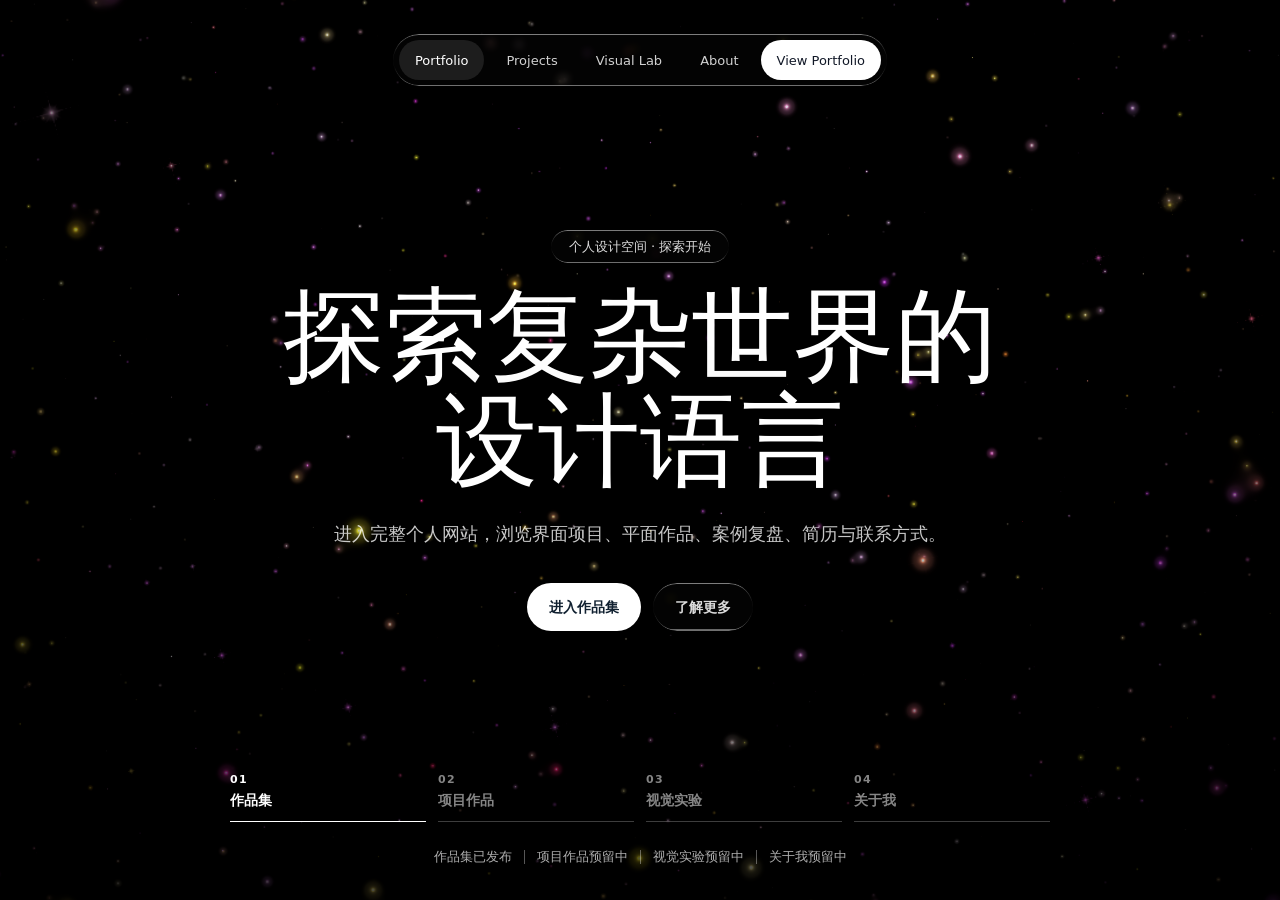
==== commit 77262387: "Convert image assets to WebP" ====
--- a/index.html
+++ b/index.html
@@ -14,11 +14,11 @@
       content="进入一个由产品设计、视觉表达与长期创作构成的个人作品空间。"
     >
     <meta property="og:type" content="website">
-    <meta property="og:image" content="assets/home/首页首屏.png">
+    <meta property="og:image" content="assets/home/首页首屏.webp">
     <link rel="preconnect" href="https://fonts.googleapis.com">
     <link rel="preconnect" href="https://fonts.gstatic.com" crossorigin>
     <link href="https://fonts.googleapis.com/css2?family=Instrument+Serif:ital@0;1&display=swap" rel="stylesheet">
-    <link rel="stylesheet" href="styles.css?v=20260717-launch-tone-1">
+    <link rel="stylesheet" href="styles.css?v=20260717-launch-restore-3">
   </head>
   <body class="launch-body">
     <main class="launch-page" data-launch-page>
@@ -91,6 +91,6 @@
       </section>
     </main>
 
-    <script src="script.js?v=20260717-launch-tone-1"></script>
+    <script src="script.js?v=20260717-launch-restore-3"></script>
   </body>
 </html>
--- a/styles.css
+++ b/styles.css
@@ -449,7 +449,7 @@
   inset: 0;
   z-index: -1;
   content: "";
-  background: url("assets/common/portfolio-hero-dark.png") center top / cover no-repeat;
+  background: url("assets/common/portfolio-hero-dark.webp") center top / cover no-repeat;
   opacity: 0.08;
 }
 
@@ -724,7 +724,7 @@
   content: "";
   background:
     linear-gradient(180deg, rgba(0, 0, 0, 0) 0%, rgba(0, 0, 0, 0.12) 34%, rgba(0, 0, 0, 0.78) 58%, #000 76%, #000 100%),
-    url("assets/common/星球背景.png") center top / 100% auto no-repeat;
+    url("assets/common/星球背景.webp") center top / 100% auto no-repeat;
 }
 
 .work-section::after {
@@ -1316,7 +1316,7 @@
     clamp(48px, 5vw, 76px)
     clamp(58px, 6vw, 98px);
   overflow: hidden;
-  background: url("assets/repair-case/repair-background-reference.png?v=20260707-repair-assets-1") center / cover no-repeat;
+  background: url("assets/repair-case/repair-background-reference.webp?v=20260707-repair-assets-1") center / cover no-repeat;
   border-top: 1px solid rgba(25, 210, 195, 0.18);
   border-bottom: 1px solid rgba(25, 210, 195, 0.12);
   scroll-margin-top: calc(var(--header-height) + 28px);
@@ -1556,15 +1556,15 @@
 }
 
 .pain-card-grid article:nth-child(1) .pain-card-image {
-  --pain-image: url("assets/repair-case/把车修好-UI小图-1.png?v=20260707-repair-assets-1");
+  --pain-image: url("assets/repair-case/把车修好-UI小图-1.webp?v=20260707-repair-assets-1");
 }
 
 .pain-card-grid article:nth-child(2) .pain-card-image {
-  --pain-image: url("assets/repair-case/把车修好-UI小图-2.png?v=20260707-repair-assets-1");
+  --pain-image: url("assets/repair-case/把车修好-UI小图-2.webp?v=20260707-repair-assets-1");
 }
 
 .pain-card-grid article:nth-child(3) .pain-card-image {
-  --pain-image: url("assets/repair-case/把车修好-UI小图-3.png?v=20260707-repair-assets-1");
+  --pain-image: url("assets/repair-case/把车修好-UI小图-3.webp?v=20260707-repair-assets-1");
 }
 
 .case-text-stack {
@@ -2057,7 +2057,7 @@
   margin-left: calc(50% - min(720px, 50vw));
   padding: 0;
   overflow: hidden;
-  background: url("assets/repair-case/challenge-background.png?v=20260707-repair-assets-1") top center / 100% auto no-repeat;
+  background: url("assets/repair-case/challenge-background.webp?v=20260707-repair-assets-1") top center / 100% auto no-repeat;
   border-top: 1px solid rgba(25, 210, 195, 0.16);
   border-bottom: 1px solid rgba(244, 241, 234, 0.08);
   scroll-margin-top: calc(var(--header-height) + 28px);
@@ -2149,18 +2149,18 @@
   gap: 1.16vw;
   left: 3.9vw;
   right: 3.9vw;
-  top: 32.85vw;
+  top: calc(32.85vw - 70px);
   margin-top: 0;
 }
 
 .challenge-stack article {
   position: relative;
   display: grid;
-  grid-template-columns: 3.42vw minmax(0, 1fr) 8.9vw;
-  gap: 1.05vw;
+  grid-template-columns: clamp(34px, 2.8vw, 46px) minmax(0, 1fr);
+  gap: clamp(12px, 1vw, 18px);
   align-items: start;
   min-height: 12.9vw;
-  padding: 2.38vw 1.9vw 1.8vw;
+  padding: clamp(24px, 2vw, 34px) clamp(22px, 1.8vw, 30px);
   overflow: hidden;
   background: transparent;
   border: 0;
@@ -2172,12 +2172,12 @@
   position: relative;
   z-index: 1;
   display: grid;
-  width: 3.36vw;
-  height: 3.36vw;
+  width: clamp(34px, 2.8vw, 46px);
+  height: clamp(34px, 2.8vw, 46px);
   margin: 0;
   place-items: center;
   color: #00f0ff;
-  font-size: clamp(10px, 1.34vw, 23px);
+  font-size: clamp(12px, 1vw, 17px);
   font-weight: 900;
   background: rgba(0, 217, 245, 0.08);
   border: 1px solid rgba(0, 217, 245, 0.32);
@@ -2190,29 +2190,29 @@
 .challenge-stack div {
   position: relative;
   z-index: 1;
+  display: flex;
+  flex-direction: column;
   min-width: 0;
 }
 
 .challenge-stack h3 {
-  margin: 0.78vw 0 1.85vw;
+  display: flex;
+  align-items: center;
+  min-height: clamp(34px, 2.8vw, 46px);
+  margin: 0 0 clamp(10px, 0.9vw, 14px);
   color: #fff;
-  font-size: clamp(10px, 1.12vw, 19px);
-  line-height: 1.35;
-  white-space: nowrap;
+  font-size: clamp(14px, 1vw, 17px);
+  line-height: 1.42;
+  white-space: normal;
 }
 
 .challenge-stack p {
-  max-width: 20.4vw;
-  margin: 0;
+  max-width: 14em;
+  margin: -10px 0 0;
   color: rgba(244, 241, 234, 0.66);
-  font-size: clamp(9px, 0.96vw, 16px);
-  line-height: 1.9;
-  text-align: justify;
-  text-align-last: left;
-}
-
-.challenge-stack article:nth-child(2) p {
-  max-width: 11em;
+  font-size: clamp(12px, 0.86vw, 15px);
+  line-height: 1.64;
+  text-align: left;
 }
 
 .challenge-stack i {
@@ -4569,6 +4569,294 @@
     animation-iteration-count: 1 !important;
     transition-duration: 0.01ms !important;
   }
+}
+
+/* Dinglead brand visual case */
+.graphic-card-link {
+  color: inherit;
+  text-decoration: none;
+}
+
+.brand-case-body {
+  --brand-orange: #f18d00;
+  --brand-ink: #080a0c;
+  --brand-panel: #111417;
+  --brand-muted: #8e949a;
+  --brand-line: rgba(255, 255, 255, 0.13);
+  color: #f4f4f2;
+  background: var(--brand-ink);
+}
+
+.brand-case-body::selection { color: #080a0c; background: var(--brand-orange); }
+.brand-case-body .site-header { color: #fff; }
+.brand-case-body .site-header::before { background: rgba(8, 10, 12, 0.88); }
+.brand-case-body .nav a { color: rgba(255, 255, 255, 0.7); }
+.brand-case-body .nav a:hover { color: #fff; }
+.brand-case-body .header-cta { color: #090b0d; background: var(--brand-orange); border-color: var(--brand-orange); }
+
+.brand-progress {
+  position: fixed;
+  inset: 0 0 auto;
+  z-index: 101;
+  height: 2px;
+  background: rgba(255, 255, 255, 0.06);
+}
+
+.brand-progress span {
+  display: block;
+  width: 100%;
+  height: 100%;
+  background: var(--brand-orange);
+  transform: scaleX(0);
+  transform-origin: left;
+}
+
+.brand-breadcrumb {
+  color: rgba(255, 255, 255, 0.58);
+  border-color: rgba(255, 255, 255, 0.1);
+  background: rgba(8, 10, 12, 0.7);
+  backdrop-filter: blur(18px);
+}
+
+.brand-breadcrumb a,
+.brand-breadcrumb button { color: inherit; }
+
+.brand-case { overflow: hidden; background: var(--brand-ink); }
+.brand-case h1,
+.brand-case h2,
+.brand-case h3,
+.brand-case p { margin-top: 0; }
+
+.brand-hero {
+  position: relative;
+  display: grid;
+  grid-template-columns: minmax(330px, 0.72fr) minmax(600px, 1.28fr);
+  gap: clamp(42px, 6vw, 110px);
+  align-items: center;
+  min-height: 100vh;
+  padding: calc(var(--header-height) + 100px) max(5vw, calc((100vw - 1680px) / 2)) 110px;
+  isolation: isolate;
+  background:
+    linear-gradient(rgba(255,255,255,.025) 1px, transparent 1px),
+    linear-gradient(90deg, rgba(255,255,255,.025) 1px, transparent 1px),
+    #080a0c;
+  background-size: 80px 80px;
+}
+
+.brand-hero::before {
+  content: "";
+  position: absolute;
+  inset: 0;
+  z-index: -1;
+  background: linear-gradient(90deg, rgba(8,10,12,.15) 30%, rgba(8,10,12,.9) 100%);
+}
+
+.brand-hero-glow {
+  position: absolute;
+  z-index: -1;
+  right: 12%;
+  top: 24%;
+  width: 34vw;
+  height: 34vw;
+  border-radius: 50%;
+  background: rgba(241, 141, 0, 0.32);
+  filter: blur(130px);
+  opacity: .7;
+}
+
+.brand-section-index {
+  display: flex;
+  align-items: center;
+  gap: 8px;
+  margin-bottom: 28px;
+  color: #a1a6aa;
+  font-size: 11px;
+  font-weight: 700;
+  letter-spacing: .2em;
+}
+
+.brand-section-index span { color: var(--brand-orange); }
+.brand-hero-copy { position: relative; z-index: 2; }
+
+.brand-hero-copy h1 {
+  margin-bottom: 34px;
+  color: #fff;
+  font-size: clamp(62px, 6.1vw, 116px);
+  font-weight: 300;
+  line-height: .88;
+  letter-spacing: -.065em;
+}
+
+.brand-hero-copy h1 strong {
+  display: inline-block;
+  margin-bottom: 20px;
+  color: var(--brand-orange);
+  font-size: .19em;
+  font-weight: 800;
+  letter-spacing: .34em;
+}
+
+.brand-hero-lede {
+  color: rgba(255, 255, 255, 0.7);
+  font-size: clamp(15px, 1.2vw, 19px);
+  line-height: 1.6;
+}
+
+.brand-hero-meta { display: flex; gap: 8px; margin-top: 38px; }
+.brand-hero-meta span { padding: 8px 12px; color: #c7cacd; font-size: 10px; letter-spacing: .12em; border: 1px solid var(--brand-line); }
+
+.brand-wall {
+  position: relative;
+  display: grid;
+  grid-template: repeat(12, 34px) / repeat(12, 1fr);
+  min-height: 650px;
+  perspective: 1400px;
+  transform: rotateY(-5deg) rotateX(1deg);
+  transform-style: preserve-3d;
+}
+
+.brand-wall-card {
+  position: relative;
+  overflow: hidden;
+  padding: 20px;
+  color: #fff;
+  border: 1px solid rgba(255, 255, 255, .16);
+  background: rgba(19, 22, 25, .94);
+  box-shadow: 0 30px 80px rgba(0, 0, 0, .34);
+}
+
+.brand-wall-card > small { color: rgba(255,255,255,.45); font-size: 8px; letter-spacing: .16em; }
+.wall-logo { grid-area: 2 / 1 / 7 / 7; transform: translateZ(40px); }
+.wall-color { grid-area: 1 / 8 / 5 / 13; color: #17110a; background: var(--brand-orange); transform: translateZ(20px); }
+.wall-poster { grid-area: 6 / 7 / 13 / 11; background: #d9dad8; transform: translateZ(60px); }
+.wall-card { grid-area: 8 / 1 / 12 / 6; background: #e6e5e1; transform: translateZ(10px); }
+.wall-package { grid-area: 5 / 11 / 10 / 13; background: #1a1d20; }
+.wall-banner { grid-area: 10 / 11 / 13 / 13; background: #25292c; transform: translateZ(30px); }
+
+.dinglead-mark { display: grid; grid-template-columns: 84px 1fr; align-items: center; height: calc(100% - 20px); }
+.dinglead-mark i,
+.logo-lockup i { position: relative; width: 68px; height: 46px; border: 9px solid var(--brand-orange); border-left-width: 24px; transform: skewX(-14deg); }
+.dinglead-mark i::after,
+.logo-lockup i::after { content: ""; position: absolute; right: -9px; top: 9px; width: 28px; height: 9px; background: currentColor; }
+.dinglead-mark span { font-size: clamp(24px, 2.4vw, 46px); font-weight: 800; letter-spacing: -.04em; }
+.dinglead-mark b { grid-column: 2; margin-top: -28px; color: #777c80; font-size: 12px; letter-spacing: .7em; }
+
+.wall-color strong { display: block; margin-top: 42px; font-size: clamp(30px, 3.2vw, 62px); letter-spacing: -.06em; }
+.wall-color span { font-size: 9px; font-weight: 700; letter-spacing: .18em; }
+.wall-poster { color: #101215; }
+.wall-poster h2 { position: absolute; left: 18px; bottom: 26px; font-size: clamp(28px, 3vw, 56px); line-height: .85; letter-spacing: -.06em; }
+.wall-poster > span { position: absolute; right: -48px; bottom: 76px; font-size: 7px; letter-spacing: .15em; transform: rotate(-90deg); }
+.poster-vehicle { position: absolute; inset: 20% 12% 30%; border-bottom: 2px solid #929598; transform: skewX(-8deg); }
+.poster-vehicle i { position: absolute; display: block; background: #34383a; }
+.poster-vehicle i:nth-child(1) { left: 12%; bottom: 0; width: 74%; height: 42%; clip-path: polygon(4% 75%, 20% 10%, 70% 0, 100% 78%, 94% 100%, 0 100%); }
+.poster-vehicle i:nth-child(2), .poster-vehicle i:nth-child(3) { bottom: -12px; width: 36px; height: 36px; border: 8px solid #1a1c1e; border-radius: 50%; background: var(--brand-orange); }
+.poster-vehicle i:nth-child(2) { left: 24%; }.poster-vehicle i:nth-child(3) { right: 15%; }
+
+.business-card-sample { position: absolute; inset: 25% 10%; display: flex; justify-content: space-between; align-items: flex-end; padding: 18px; color: #fff; background: #0d1012; box-shadow: 18px 22px 0 var(--brand-orange); }
+.business-card-sample b { color: var(--brand-orange); font-size: 30px; }.business-card-sample span { font-size: 6px; letter-spacing: .12em; text-align: right; }
+.package-box { position: absolute; left: 20%; right: -6%; bottom: 8%; height: 68%; padding: 14px; background: linear-gradient(145deg, #3a3e42, #101214 65%); border-left: 4px solid var(--brand-orange); box-shadow: -20px 25px 40px rgba(0,0,0,.45); }
+.package-box span { font-size: 8px; letter-spacing: .1em; writing-mode: vertical-rl; }.package-box b { position: absolute; right: 12px; bottom: 8px; color: #5a5e61; font-size: 42px; }
+.banner-sample { position: absolute; inset: 28% 15% 10%; padding: 8px; border-left: 3px solid var(--brand-orange); background: linear-gradient(150deg, #111 60%, #f18d00 60%); }
+.banner-sample b { font-size: 12px; line-height: .9; }.banner-sample span { position: absolute; bottom: 7px; right: 6px; color: #111; font-size: 6px; }
+.brand-scroll { position: absolute; left: max(5vw, calc((100vw - 1680px) / 2)); bottom: 34px; display: flex; gap: 16px; color: #858a8e; font-size: 9px; letter-spacing: .16em; text-decoration: none; }
+.brand-scroll span { color: var(--brand-orange); }
+
+.brand-section,
+.brand-real-world,
+.brand-summary { width: min(1600px, calc(100% - 10vw)); margin: 0 auto; padding: clamp(110px, 11vw, 190px) 0; }
+.brand-section + .brand-section { border-top: 1px solid var(--brand-line); }
+.brand-section-head { display: grid; grid-template-columns: minmax(190px, .42fr) 1fr; align-items: start; gap: 60px; margin-bottom: clamp(65px, 8vw, 120px); }
+.brand-section-head .brand-section-index { margin: 10px 0 0; }
+.brand-section-head h2 { color: #fff; font-size: clamp(44px, 5.4vw, 90px); font-weight: 400; line-height: 1.02; letter-spacing: -.055em; }
+
+.brand-overview-grid { display: grid; grid-template-columns: 1.25fr .75fr; gap: clamp(50px, 10vw, 170px); }
+.brand-overview-copy > p { max-width: 850px; color: #e8e8e5; font-size: clamp(26px, 3vw, 48px); line-height: 1.45; letter-spacing: -.03em; }
+.brand-overview-copy blockquote { max-width: 680px; margin: 52px 0 0; padding-left: 24px; color: #858a8e; font-size: 15px; line-height: 1.9; border-left: 2px solid var(--brand-orange); }
+.brand-project-meta { display: grid; gap: 46px; margin: 0; }
+.brand-project-meta div { padding-top: 18px; border-top: 1px solid var(--brand-line); }
+.brand-project-meta dt { margin-bottom: 22px; color: var(--brand-orange); font-size: 10px; font-weight: 700; letter-spacing: .2em; text-transform: uppercase; }
+.brand-project-meta dd { margin: 0; color: #b1b5b8; font-size: 14px; line-height: 1.85; }
+.brand-system-line { display: grid; grid-template-columns: 1fr 70px 1fr 70px 1fr 70px 1fr; align-items: center; margin-top: 120px; padding: 38px 0; border-top: 1px solid var(--brand-line); border-bottom: 1px solid var(--brand-line); }
+.brand-system-line article span { color: var(--brand-orange); font-size: 9px; }.brand-system-line article b { display: block; margin: 30px 0 8px; font-size: 20px; }.brand-system-line article p { margin: 0; color: #747a7e; font-size: 12px; }
+.brand-system-line i { width: 38px; height: 1px; background: var(--brand-orange); }
+
+.logo-system-panel { display: grid; grid-template-columns: .66fr 1.34fr; gap: 8vw; align-items: center; min-height: 680px; padding: clamp(45px, 6vw, 90px); background: #efefeb; }
+.logo-system-copy { color: #111416; }.logo-system-copy small { color: #8b8e8d; font-size: 9px; letter-spacing: .18em; }
+.logo-system-copy h3 { margin: 70px 0 28px; font-size: clamp(30px, 3vw, 48px); font-weight: 500; line-height: 1.3; letter-spacing: -.04em; }.logo-system-copy p { color: #6e7273; font-size: 14px; line-height: 1.9; }
+.logo-lockups { display: grid; gap: 1px; background: #d2d3d0; border: 1px solid #d2d3d0; }
+.logo-lockup { display: grid; grid-template-columns: 100px 1fr; align-items: center; min-height: 160px; padding: 30px 8%; color: #15181a; background: #f8f8f5; }
+.logo-lockup i { width: 58px; height: 40px; border-width: 8px; border-left-width: 20px; }
+.logo-lockup strong { font-size: clamp(25px, 3vw, 50px); letter-spacing: -.04em; }.logo-lockup span { grid-column: 2; margin-top: -35px; color: #8a8e8f; font-size: 8px; letter-spacing: .35em; }
+.logo-symbol { grid-template-columns: 1fr; justify-items: center; }.logo-symbol i { width: 100px; height: 68px; }.logo-symbol span { grid-column: 1; margin-top: 18px; }
+.color-system-panel { display: grid; grid-template-columns: 1.35fr .65fr; min-height: 690px; margin-top: 34px; }
+.brand-orange-field { position: relative; display: flex; flex-direction: column; justify-content: space-between; padding: clamp(40px, 5vw, 80px); color: #1a130b; background: var(--brand-orange); }
+.brand-orange-field span,.brand-orange-field small { font-size: 9px; font-weight: 700; letter-spacing: .18em; }.brand-orange-field strong { font-size: clamp(80px, 12vw, 190px); line-height: .8; letter-spacing: -.08em; }
+.brand-orange-data { padding: clamp(40px, 5vw, 80px); color: #e8e8e5; background: #15181a; }.brand-orange-data > span { color: var(--brand-orange); font-size: 10px; letter-spacing: .18em; }.brand-orange-data h3 { margin: 80px 0 50px; font-size: clamp(48px, 5vw, 78px); font-weight: 400; line-height: .9; letter-spacing: -.06em; }.brand-orange-data dl { margin: 0; }.brand-orange-data dl div { display: grid; grid-template-columns: 80px 1fr; padding: 15px 0; border-top: 1px solid var(--brand-line); }.brand-orange-data dt { color: #72777a; font-size: 10px; }.brand-orange-data dd { margin: 0; font-size: 14px; }.brand-orange-data p { margin: 55px 0 0; color: #73787c; font-size: 12px; line-height: 1.8; }
+
+.brand-language { width: 100%; padding-left: 5vw; padding-right: 5vw; background: #0c0f11; }
+.brand-language > * { width: min(1600px, 100%); margin-left: auto; margin-right: auto; }
+.brand-keywords { display: grid; grid-template-columns: repeat(3, 1fr); margin-bottom: 80px; border-top: 1px solid var(--brand-line); border-bottom: 1px solid var(--brand-line); }
+.brand-keywords article { min-height: 190px; padding: 28px; }.brand-keywords article + article { border-left: 1px solid var(--brand-line); }.brand-keywords span { color: var(--brand-orange); font-size: 9px; }.brand-keywords strong { display: block; margin-top: 62px; font-size: clamp(27px, 3vw, 48px); font-weight: 400; }.brand-keywords p { margin: 8px 0 0; color: #777c7f; font-size: 12px; }
+.brand-dna-flow { display: grid; grid-template-columns: repeat(3, 1fr 34px) 1fr; align-items: center; gap: 12px; }
+.brand-dna-flow article { display: flex; flex-direction: column; min-height: 360px; padding: 22px; background: #15191c; border: 1px solid var(--brand-line); }.brand-dna-flow small { color: #707579; font-size: 8px; letter-spacing: .14em; }.brand-dna-flow strong { margin-top: auto; font-size: 15px; font-weight: 500; }.dna-arrow { color: var(--brand-orange); text-align: center; }
+.dna-logo div { position: relative; flex: 1; margin: 45px 10px; border: 1px solid #3f4447; transform: skewX(-12deg); }.dna-logo div i { position: absolute; background: var(--brand-orange); }.dna-logo div i:nth-child(1) { inset: 20% 62% 20% 18%; }.dna-logo div i:nth-child(2) { inset: 20% 20% 62% 38%; }.dna-logo div i:nth-child(3) { inset: 62% 20% 20% 38%; }
+.dna-structure div { position: relative; flex: 1; margin: 35px 5px; background: repeating-linear-gradient(0deg, transparent 0 24px, rgba(255,255,255,.08) 25px), repeating-linear-gradient(90deg, transparent 0 24px, rgba(255,255,255,.08) 25px); }.dna-structure i { position: absolute; width: 46px; height: 46px; border: 4px solid #74797c; border-radius: 50%; }.dna-structure i:nth-child(1) { left: 10%; top: 16%; }.dna-structure i:nth-child(2) { right: 15%; top: 32%; }.dna-structure i:nth-child(3) { left: 34%; bottom: 12%; }.dna-structure i:nth-child(4) { inset: 45% 20% auto; width: auto; height: 3px; border: 0; border-radius: 0; background: var(--brand-orange); transform: rotate(-18deg); }
+.dna-product div { position: relative; flex: 1; margin: 40px 0; border-bottom: 2px solid #4f5558; }.dna-product b { position: absolute; left: 13%; right: 9%; bottom: 18px; height: 42%; background: #676d70; clip-path: polygon(0 58%, 17% 0, 71% 8%, 100% 72%, 91% 100%, 7% 100%); }.dna-product i { position: absolute; bottom: 3px; width: 43px; height: 43px; border: 8px solid #1b1e20; border-radius: 50%; background: var(--brand-orange); }.dna-product i:nth-child(2) { left: 22%; }.dna-product i:nth-child(3) { right: 16%; }
+.dna-scene div { position: relative; flex: 1; margin: 30px 0; overflow: hidden; background: linear-gradient(#2e3437, #101416); }.dna-scene i { position: absolute; left: 0; right: 0; top: 56%; height: 1px; background: #6b7174; }.dna-scene b { position: absolute; right: 12%; bottom: 20%; width: 58%; height: 23%; background: #6b7072; clip-path: polygon(0 55%, 18% 0, 76% 0, 100% 100%, 8% 100%); }.dna-scene span { position: absolute; left: 16%; bottom: 18%; width: 3px; height: 52%; background: var(--brand-orange); box-shadow: 6px 0 24px var(--brand-orange); }
+.brand-language-rule { display: grid; grid-template-columns: auto 1fr auto 1fr auto 1fr; gap: 20px; align-items: center; margin-top: 65px; padding-top: 24px; border-top: 1px solid var(--brand-line); }.brand-language-rule span { color: var(--brand-orange); font-size: 9px; }.brand-language-rule p { margin: 0; color: #888d90; font-size: 12px; }
+
+.brand-application-grid { display: grid; gap: 34px; }
+.application-feature { display: grid; grid-template-columns: .42fr 1.58fr; min-height: 690px; padding: clamp(40px, 5vw, 75px); color: #111416; background: #ebece9; }
+.application-copy { padding-right: 4vw; }.application-copy small { color: #8b8e8f; font-size: 9px; letter-spacing: .16em; }.application-copy h3 { margin: 85px 0 24px; font-size: clamp(45px, 5vw, 80px); font-weight: 400; letter-spacing: -.06em; }.application-copy p { color: #6f7475; font-size: 13px; line-height: 1.9; }
+.manual-mockup { position: relative; min-height: 560px; perspective: 1200px; }.manual-cover,.manual-spread { position: absolute; box-shadow: 0 35px 70px rgba(18,20,22,.24); }.manual-cover { z-index: 2; left: 2%; top: 7%; width: 37%; height: 82%; padding: 38px; color: #fff; background: linear-gradient(160deg, #141719 0 68%, #f18d00 68%); transform: rotateY(6deg) rotateZ(-2deg); }.manual-cover span { font-size: 9px; letter-spacing: .17em; }.manual-cover b { position: absolute; left: 38px; bottom: 90px; font-size: clamp(30px, 4vw, 64px); line-height: .87; letter-spacing: -.06em; }.manual-cover small { position: absolute; left: 38px; bottom: 38px; font-size: 8px; letter-spacing: .14em; }
+.manual-spread { right: 0; top: 15%; width: 66%; height: 70%; padding: 35px; background: #fff; transform: rotateY(-7deg) rotateZ(1deg); }.manual-spread > span { font-size: 9px; letter-spacing: .14em; }.manual-spread > p { position: absolute; right: 35px; bottom: 35px; font-size: 8px; line-height: 2; }.manual-device { position: absolute; inset: 20% 18% 24%; border: 1px solid #ddd; }.manual-device b { position: absolute; left: 35%; top: 5%; width: 30%; height: 78%; border: 4px solid #2b2e30; border-radius: 35% 35% 24% 24%; background: #4b5052; }.manual-device i { position: absolute; z-index: 2; top: 31%; width: 12px; height: 12px; border-radius: 50%; background: var(--brand-orange); }.manual-device i:first-child { left: 42%; }.manual-device i:nth-child(2) { right: 42%; }
+.application-marketing { color: #eee; background: #15181a; }.application-marketing .application-copy p { color: #777c80; }
+.marketing-mockup { position: relative; min-height: 560px; }.marketing-poster,.marketing-banner,.marketing-leaflet { position: absolute; overflow: hidden; box-shadow: 0 35px 70px rgba(0,0,0,.42); }
+.marketing-poster { left: 3%; top: 5%; width: 36%; height: 86%; padding: 32px; color: #111; background: #e1e2df; transform: rotate(-2deg); }.marketing-poster small { font-size: 8px; letter-spacing: .18em; }.marketing-poster b { display: block; margin-top: 18px; font-size: clamp(28px, 4vw, 64px); line-height: .85; letter-spacing: -.06em; }.marketing-poster i { position: absolute; left: -10%; right: -10%; bottom: 16%; height: 38%; background: linear-gradient(135deg, transparent 0 20%, #353a3d 20% 60%, var(--brand-orange) 60% 66%, #707578 66%); transform: skewY(-10deg); }.marketing-poster span { position: absolute; left: 32px; bottom: 24px; font-size: 8px; letter-spacing: .13em; }
+.marketing-banner { left: 42%; top: 0; width: 22%; height: 92%; padding: 24px; color: #fff; background: linear-gradient(155deg, #090b0c 0 63%, var(--brand-orange) 63%); }.marketing-banner span,.marketing-banner b { display: block; font-size: clamp(23px, 3vw, 47px); line-height: .84; letter-spacing: -.07em; }.marketing-banner b { color: var(--brand-orange); }.marketing-banner i { position: absolute; right: -30%; bottom: 7%; width: 130%; height: 22%; background: #404548; transform: skewY(-20deg); }
+.marketing-leaflet { right: 0; top: 17%; width: 31%; height: 68%; padding: 26px; color: #111; background: #f0f0ed; transform: rotate(3deg); }.marketing-leaflet b { font-size: clamp(24px, 3vw, 42px); line-height: .9; }.marketing-leaflet span { float: right; color: var(--brand-orange); font-size: 10px; }.marketing-leaflet i { display: block; width: 100%; height: 1px; margin-top: 14%; background: #b8bbb9; }.marketing-leaflet i:last-child { height: 29%; background: linear-gradient(135deg, #363b3d 0 70%, var(--brand-orange) 70%); }
+
+.brand-real-world { width: 100%; padding-left: 5vw; padding-right: 5vw; background: #e7e8e5; }
+.brand-real-world .brand-section-head { width: min(1600px, 100%); margin-left: auto; margin-right: auto; color: #131619; }.brand-real-world .brand-section-head h2 { color: #131619; }.brand-real-world .brand-section-head h2 em { color: var(--brand-orange); font-style: normal; }.brand-real-world .brand-section-head > p:last-child { max-width: 400px; color: #737778; font-size: 13px; line-height: 1.8; }
+.real-world-grid { display: grid; grid-template-columns: 1.25fr .75fr .75fr; grid-auto-rows: minmax(330px, 36vw); gap: 16px; width: min(1600px, 100%); margin: 0 auto; }
+.real-card { position: relative; overflow: hidden; padding: 24px; color: #fff; background: #141719; }.real-card > span { position: relative; z-index: 2; color: rgba(255,255,255,.58); font-size: 8px; letter-spacing: .16em; }.real-card > strong { position: absolute; z-index: 2; left: 24px; bottom: 22px; font-size: 14px; font-weight: 500; }.real-showroom { grid-column: span 2; }.real-web { grid-column: span 2; }
+.showroom-scene { position: absolute; inset: 0; background: linear-gradient(180deg, #292e31, #0c0e0f); perspective: 800px; }.showroom-scene b { position: absolute; left: 9%; top: 23%; color: #f5f5f2; font-size: clamp(40px, 6vw, 100px); letter-spacing: -.06em; text-shadow: 0 0 40px rgba(255,255,255,.15); }.showroom-scene > i:first-of-type { position: absolute; inset: 15% 3% 18% 50%; border: 1px solid #596064; border-left: 4px solid var(--brand-orange); transform: rotateY(-18deg); }.showroom-scene > i:nth-of-type(2),.showroom-scene > i:nth-of-type(3) { position: absolute; left: 0; right: 0; height: 1px; background: rgba(255,255,255,.2); transform-origin: right; }.showroom-scene > i:nth-of-type(2) { bottom: 24%; transform: rotate(-7deg); }.showroom-scene > i:nth-of-type(3) { bottom: 10%; transform: rotate(8deg); }
+.product-scene { position: absolute; inset: 0; background: radial-gradient(circle at 45% 45%, #50565a 0, #171a1c 52%, #0b0d0e 100%); }.product-scene b { position: absolute; left: 16%; right: 13%; bottom: 27%; height: 27%; background: #73797c; clip-path: polygon(0 56%, 14% 4%, 73% 0, 100% 75%, 91% 100%, 8% 100%); }.product-scene i { position: absolute; bottom: 21%; width: 70px; height: 70px; border: 15px solid #111; border-radius: 50%; background: #5e6467; }.product-scene i:nth-of-type(1) { left: 24%; }.product-scene i:nth-of-type(2) { right: 18%; }.product-scene i:nth-of-type(3) { left: 11%; top: 17%; width: 4px; height: 45%; border: 0; border-radius: 0; background: var(--brand-orange); box-shadow: 0 0 30px var(--brand-orange); }
+.real-poster > div { position: absolute; inset: 0; padding: 22% 12%; color: #111; background: var(--brand-orange); }.real-poster small { font-size: 9px; letter-spacing: .14em; }.real-poster b { display: block; margin-top: 16px; font-size: clamp(50px, 6vw, 100px); line-height: .75; letter-spacing: -.08em; }.real-poster i { position: absolute; right: -20%; bottom: -12%; width: 90%; height: 46%; background: #1d2123; transform: rotate(-18deg); }
+.web-scene { position: absolute; inset: 9% 7% 12%; padding: 0 5%; color: #fff; background: linear-gradient(145deg, #23282b, #0e1011); box-shadow: 0 28px 60px rgba(0,0,0,.45); }.web-scene nav { display: flex; gap: 9px; align-items: center; height: 14%; color: var(--brand-orange); font-size: 9px; font-weight: 800; }.web-scene nav i { width: 20px; height: 1px; background: #555a5d; }.web-scene nav i:first-of-type { margin-left: auto; }.web-scene b { position: absolute; left: 6%; top: 31%; font-size: clamp(38px, 6vw, 92px); line-height: .83; letter-spacing: -.07em; }.web-scene small { position: absolute; left: 6%; bottom: 14%; color: var(--brand-orange); font-size: 8px; letter-spacing: .16em; }
+.real-ppt > div { position: absolute; inset: 12% 10%; padding: 30px; color: #111; background: #eee; box-shadow: 0 28px 60px rgba(0,0,0,.42); }.real-ppt small { font-size: 7px; letter-spacing: .12em; }.real-ppt b { display: block; margin-top: 22%; font-size: clamp(29px, 4vw, 62px); line-height: .85; letter-spacing: -.06em; }.real-ppt i { position: absolute; right: 0; bottom: 0; width: 58%; height: 34%; background: linear-gradient(140deg, #252a2d 0 76%, var(--brand-orange) 76%); }
+
+.brand-summary { position: relative; min-height: 90vh; display: flex; flex-direction: column; justify-content: center; border-top: 1px solid var(--brand-line); }
+.brand-summary h2 { position: relative; z-index: 1; max-width: 1300px; color: #fff; font-size: clamp(44px, 6.5vw, 104px); font-weight: 300; line-height: 1.02; letter-spacing: -.06em; }.brand-summary h2 em { color: var(--brand-orange); font-style: normal; }.brand-summary > div { position: relative; z-index: 1; display: flex; justify-content: space-between; align-items: end; margin-top: 75px; }.brand-summary > div p { color: #9ca1a4; font-size: 18px; line-height: 1.8; }.brand-summary > div a { color: #fff; font-size: 12px; letter-spacing: .08em; text-decoration: none; border-bottom: 1px solid var(--brand-orange); padding-bottom: 9px; }.brand-summary > div a span { color: var(--brand-orange); }.summary-mark { position: absolute; right: -3%; bottom: -10%; color: rgba(255,255,255,.025); font-size: 36vw; font-weight: 900; line-height: 1; letter-spacing: -.12em; pointer-events: none; }
+.brand-footer { color: #7c8285; background: #080a0c; border-top-color: var(--brand-line); }.brand-footer a { color: #d5d7d8; }
+
+@media (max-width: 1180px) {
+  .brand-case-body .site-header .nav { display: none; }
+  .brand-hero { grid-template-columns: .7fr 1.3fr; gap: 30px; }
+  .brand-wall { min-height: 560px; }
+  .dinglead-mark { grid-template-columns: 60px 1fr; }.dinglead-mark i { width: 48px; height: 34px; border-width: 7px; border-left-width: 17px; }.dinglead-mark b { margin-top: -18px; }
+  .brand-dna-flow { grid-template-columns: 1fr 20px 1fr; }.brand-dna-flow .dna-arrow:nth-of-type(2) { display: none; }.brand-dna-flow .dna-product { grid-column: 1; }.brand-dna-flow .dna-scene { grid-column: 3; }
+  .application-feature { grid-template-columns: 1fr; }.application-copy { display: grid; grid-template-columns: .4fr 1fr; gap: 30px; align-items: start; padding: 0 0 40px; }.application-copy h3 { margin: 0; }.application-copy p { grid-column: 2; }.manual-mockup,.marketing-mockup { min-height: 600px; }
+}
+
+@media (max-width: 820px) {
+  .brand-breadcrumb .case-breadcrumb { display: none; }
+  .brand-breadcrumb { left: 18px; }
+  .brand-hero { display: block; min-height: auto; padding: calc(var(--header-height) + 110px) 20px 90px; }
+  .brand-hero-copy h1 { font-size: clamp(56px, 16vw, 94px); }
+  .brand-wall { grid-template: repeat(12, 24px) / repeat(12, 1fr); min-height: 470px; margin-top: 80px; transform: none; }.brand-wall-card { padding: 13px; }.brand-wall-card > small { font-size: 6px; }.wall-logo { grid-area: 1/1/6/8; }.wall-color { grid-area: 1/9/5/13; }.wall-poster { grid-area: 6/6/13/11; }.wall-card { grid-area: 7/1/12/5; }.wall-package { grid-area: 5/11/10/13; }.wall-banner { grid-area: 10/11/13/13; }.dinglead-mark span { font-size: 18px; }.dinglead-mark b { font-size: 7px; }.wall-color strong { margin-top: 25px; font-size: 25px; }.wall-color span { font-size: 5px; }.wall-poster h2 { font-size: 26px; }.business-card-sample { inset: 24% 8%; padding: 8px; box-shadow: 9px 10px 0 var(--brand-orange); }.business-card-sample b { font-size: 16px; }.business-card-sample span { font-size: 4px; }.brand-scroll { display: none; }
+  .brand-section,.brand-summary { width: calc(100% - 40px); padding: 95px 0; }.brand-section-head { grid-template-columns: 1fr; gap: 24px; margin-bottom: 60px; }.brand-section-head h2 { font-size: 46px; }.brand-section-head .brand-section-index { margin: 0; }.brand-overview-grid { grid-template-columns: 1fr; gap: 70px; }.brand-overview-copy > p { font-size: 27px; }.brand-system-line { grid-template-columns: 1fr 1fr; gap: 45px 20px; margin-top: 75px; }.brand-system-line i { display: none; }
+  .logo-system-panel { grid-template-columns: minmax(0, 1fr); gap: 55px; padding: 35px 22px; }.logo-system-copy h3 { margin-top: 45px; }.logo-lockup { grid-template-columns: 70px minmax(0, 1fr); min-height: 130px; padding: 24px; }.logo-lockup strong { font-size: 25px; }.logo-lockup span { margin-top: -25px; font-size: 6px; }.color-system-panel { grid-template-columns: minmax(0, 1fr); width: 100%; }.brand-orange-field,.brand-orange-data { min-width: 0; overflow: hidden; }.brand-orange-field { min-height: 430px; }.brand-orange-data { min-height: 560px; }
+  .brand-language { width: 100%; padding: 95px 20px; }.brand-keywords { grid-template-columns: 1fr; }.brand-keywords article + article { border-left: 0; border-top: 1px solid var(--brand-line); }.brand-keywords article { min-height: 150px; }.brand-keywords strong { margin-top: 40px; }.brand-dna-flow { grid-template-columns: 1fr; }.brand-dna-flow .dna-product,.brand-dna-flow .dna-scene { grid-column: 1; }.dna-arrow { transform: rotate(90deg); }.brand-language-rule { grid-template-columns: auto 1fr; }
+  .application-feature { padding: 35px 20px; }.application-copy { display: block; }.application-copy h3 { margin: 45px 0 20px; }.application-copy p { max-width: 500px; }.manual-mockup,.marketing-mockup { min-height: 440px; }.manual-cover { padding: 20px; }.manual-cover b,.manual-cover small { left: 20px; }.manual-cover b { bottom: 60px; }.manual-cover small { bottom: 20px; }.manual-spread { padding: 20px; }.marketing-poster { padding: 18px; }.marketing-poster span { left: 18px; }.marketing-banner { padding: 15px; }.marketing-leaflet { padding: 16px; }
+  .brand-real-world { padding: 95px 20px; }.real-world-grid { grid-template-columns: 1fr; grid-auto-rows: 440px; }.real-showroom,.real-web { grid-column: 1; }.real-poster b { font-size: 80px; }
+  .brand-summary { min-height: 760px; }.brand-summary h2 { font-size: 46px; }.brand-summary > div { align-items: flex-start; flex-direction: column; gap: 45px; }
+}
+
+@media (max-width: 520px) {
+  .brand-hero { padding-left: 16px; padding-right: 16px; }.brand-hero-meta { flex-wrap: wrap; }.brand-wall { min-height: 400px; }.wall-logo { grid-area: 1/1/6/9; }.wall-color { grid-area: 1/9/5/13; }.wall-card { grid-area: 7/1/12/6; }.wall-poster { grid-area: 6/6/13/11; }.wall-banner { display: none; }.dinglead-mark { grid-template-columns: 44px 1fr; }.dinglead-mark i { width: 36px; height: 26px; border-width: 5px; border-left-width: 12px; }.dinglead-mark span { font-size: 14px; }.dinglead-mark b { letter-spacing: .35em; }.wall-color strong { font-size: 19px; }.wall-poster h2 { left: 10px; bottom: 20px; font-size: 20px; }
+  .brand-section-head h2 { font-size: 39px; }.brand-overview-copy > p { font-size: 23px; }.brand-orange-field strong { font-size: clamp(52px, 15vw, 68px); }.logo-lockup { grid-template-columns: 58px minmax(0, 1fr); }.logo-lockup i { width: 44px; height: 30px; border-width: 6px; border-left-width: 14px; }.logo-lockup strong { font-size: 20px; }
+  .manual-mockup,.marketing-mockup { min-height: 360px; }.manual-cover { width: 46%; height: 82%; }.manual-spread { width: 63%; height: 67%; }.marketing-poster { width: 42%; }.marketing-banner { left: 47%; width: 23%; }.marketing-leaflet { width: 30%; }.real-world-grid { grid-auto-rows: 360px; }.brand-summary h2 { font-size: 39px; }
 }
 
 /* Home page viewport reveals */
@@ -4690,7 +4978,7 @@
 
 /* Industrial HMI case study */
 .industrial-body {
-  --industrial-bg: #080b0d;
+  --industrial-bg: #000;
   --industrial-panel: #10161a;
   --industrial-line: rgba(174, 198, 207, 0.16);
   --industrial-blue: #36d6ff;
@@ -4700,18 +4988,23 @@
   background: var(--industrial-bg);
 }
 
-.industrial-body .site-header { background: rgba(7, 11, 13, 0.72); }
-.industrial-body .site-header::before { background: rgba(7, 11, 13, 0.76); }
 .industrial-header-link { display: inline-grid; justify-self: end; place-items: center; text-decoration: none; }
 .industrial-progress { position: fixed; top: var(--header-height); left: 0; right: 0; z-index: 30; height: 2px; background: rgba(255,255,255,.05); }
 .industrial-progress span { display: block; width: 100%; height: 100%; background: var(--industrial-blue); box-shadow: 0 0 12px rgba(54,214,255,.7); transform: scaleX(0); transform-origin: left; }
-.industrial-breadcrumb { z-index: 22; }
+.industrial-breadcrumb { z-index: 100; pointer-events: auto; }
 .industrial-breadcrumb .case-breadcrumb [aria-current="page"] { color: var(--industrial-blue); }
 
 .industrial-case { overflow: hidden; background: var(--industrial-bg); }
 .industrial-section, .industrial-summary { width: min(1440px, calc(100% - 80px)); margin: 0 auto; scroll-margin-top: calc(var(--header-height) + 24px); }
 .industrial-hero { position: relative; display: grid; grid-template-columns: minmax(360px,.78fr) minmax(600px,1.22fr); align-items: center; gap: clamp(40px,6vw,100px); width: min(1600px,100%); min-height: 100vh; margin: 0 auto; padding: calc(var(--header-height) + 100px) clamp(40px,6vw,100px) 90px; overflow: hidden; }
 .industrial-hero::before { position: absolute; inset: 0; content: ""; pointer-events: none; background: radial-gradient(circle at 78% 48%,rgba(54,214,255,.11),transparent 30%),linear-gradient(rgba(54,214,255,.025) 1px,transparent 1px),linear-gradient(90deg,rgba(54,214,255,.025) 1px,transparent 1px); background-size: auto,56px 56px,56px 56px; mask-image: linear-gradient(to bottom,#000 55%,transparent 95%); }
+.industrial-hero-image { display: block; width: min(1440px,100%); min-height: 0; padding: calc(var(--header-height) + 100px) 0 0; line-height: 0; }
+.industrial-hero-image::before { display: none; }
+.industrial-hero-image .industrial-hero-copy,
+.industrial-hero-image .industrial-hero-stage { display: none; }
+.industrial-hero-artwork { width: 100%; height: auto; max-width: none; }
+.industrial-hero-image .industrial-scroll { bottom: clamp(18px,2.8vw,42px); left: clamp(28px,4.8vw,92px); width: 116px; height: 72px; overflow: hidden; color: transparent; }
+.industrial-hero-image .industrial-scroll span { color: transparent; }
 .industrial-hero-copy,.industrial-hero-stage { position: relative; z-index: 1; }
 .industrial-kicker,.industrial-section-head>p,.industrial-summary>p { margin: 0 0 28px; color: #75858b; font-size: 11px; font-weight: 800; letter-spacing: .22em; }
 .industrial-kicker span,.industrial-section-head>p,.industrial-summary>p { color: var(--industrial-blue); }
@@ -4735,6 +5028,10 @@
 .industrial-scroll { position: absolute; z-index: 2; bottom: 30px; left: clamp(40px,6vw,100px); color: #607278; font-size: 9px; letter-spacing: .2em; text-decoration: none; }.industrial-scroll span { color: var(--industrial-blue); font-size: 16px; }
 
 .industrial-section { padding: clamp(100px,11vw,180px) 0; border-top: 1px solid var(--industrial-line); }
+.industrial-image-module { width: min(1440px,100%); margin-top: 20px; padding: 0; overflow: hidden; background: #000; border-top: 0; line-height: 0; }
+.industrial-image-module > :not(img):not(video) { display: none; }
+.industrial-image-module > img,
+.industrial-image-module > video { display: block; width: 100%; height: auto; max-width: none; }
 .industrial-section-head { display: grid; grid-template-columns: minmax(250px,.55fr) 1fr; gap: 40px; align-items: end; margin-bottom: clamp(55px,7vw,100px); }
 .industrial-section-head>p { grid-column: 1/-1; margin-bottom: -4px; }
 .industrial-section-head h2 { margin: 0; font-size: clamp(43px,5.2vw,78px); line-height: 1.08; letter-spacing: -.05em; }
@@ -4746,11 +5043,13 @@
 .industrial-flow { display: grid; grid-template-columns: 1fr 54px 1fr 54px 1fr 54px 1fr; align-items: center; }.industrial-flow article { min-height: 230px; padding: 28px; background: #0d1316; border: 1px solid var(--industrial-line); }.industrial-flow small { color: var(--industrial-blue); font: 9px monospace; }.industrial-flow b { display: block; margin: 55px 0 10px; font-size: 28px; }.industrial-flow p { margin: 0; color: #77898f; font-size: 13px; }.industrial-flow>i { position: relative; height: 1px; background: rgba(54,214,255,.36); }.industrial-flow>i::after { position: absolute; top: -3px; right: 0; width: 6px; height: 6px; content: ""; border-top: 1px solid var(--industrial-blue); border-right: 1px solid var(--industrial-blue); transform: rotate(45deg); }
 .industrial-architecture { background: radial-gradient(circle at 50% 60%,rgba(54,214,255,.05),transparent 45%); }.industrial-architecture-map { display: grid; gap: 0; max-width: 1120px; margin: auto; }.arch-level { display: grid; grid-template-columns: 1.35fr repeat(4,1fr); gap: 10px; padding: 18px; background: rgba(12,19,22,.88); border: 1px solid var(--industrial-line); }.arch-level strong,.arch-level span { display: grid; min-height: 64px; place-items: center; padding: 8px; text-align: center; }.arch-level strong { justify-content: start; color: var(--industrial-blue); font-size: 12px; letter-spacing: .08em; }.arch-level span { color: #9aacb2; background: rgba(255,255,255,.025); border: 1px solid rgba(255,255,255,.05); font-size: 13px; }.arch-connector { width: 1px; height: 42px; margin: auto; background: linear-gradient(var(--industrial-blue),rgba(54,214,255,.12)); }
 .industrial-screens { width: 100%; padding-left: max(40px,calc((100% - 1440px)/2)); padding-right: max(40px,calc((100% - 1440px)/2)); background: #0a0e10; }.industrial-screens .industrial-section-head { width: 100%; }.industrial-screen-feature { display: grid; grid-template-columns: .48fr 1.52fr; gap: clamp(45px,7vw,110px); align-items: center; margin-bottom: clamp(100px,12vw,180px); }.industrial-screen-feature.is-reverse { grid-template-columns: 1.52fr .48fr; }.industrial-screen-feature.is-reverse .screen-feature-copy { order: 2; }.screen-feature-copy>b { color: transparent; font-size: 80px; line-height: 1; -webkit-text-stroke: 1px rgba(54,214,255,.3); }.screen-feature-copy small { display: block; margin: 14px 0 12px; color: var(--industrial-blue); font: 9px monospace; letter-spacing: .15em; }.screen-feature-copy h3 { margin: 0 0 20px; font-size: clamp(32px,3vw,48px); }.screen-feature-copy p { color: #819197; line-height: 1.8; }.screen-feature-copy ul { display: flex; flex-wrap: wrap; gap: 7px; margin: 28px 0 0; padding: 0; list-style: none; }.screen-feature-copy li { padding: 7px 10px; color: #93a5aa; border: 1px solid var(--industrial-line); font-size: 11px; }
+.industrial-screens.industrial-image-module { width: min(1440px,100%); padding: 0; background: #000; }
 .industrial-screen-placeholder { min-height: 600px; overflow: hidden; box-shadow: 0 45px 100px rgba(0,0,0,.35); }.industrial-screen-placeholder>span,.industrial-screen-placeholder>b { position: relative; z-index: 2; }.industrial-screen-placeholder>b { position: absolute; right: 22px; bottom: 20px; color: #51646b; font: 9px monospace; }.screen-light { color: #607078; background: #e9eef0; }.screen-light>b { color: #9aa7ac; }.placeholder-grid { position: absolute; inset: 30px; border: 1px solid rgba(54,214,255,.18); background: linear-gradient(rgba(54,214,255,.05) 1px,transparent 1px),linear-gradient(90deg,rgba(54,214,255,.05) 1px,transparent 1px); background-size: 32px 32px; }.screen-light .placeholder-grid { border-color: rgba(12,40,50,.12); background: linear-gradient(rgba(12,40,50,.035) 1px,transparent 1px),linear-gradient(90deg,rgba(12,40,50,.035) 1px,transparent 1px); background-size: 32px 32px; }
 .industrial-small-screens { display: grid; grid-template-columns: repeat(3,1fr); gap: 18px; }.industrial-small-screens>div { min-height: 300px; }.industrial-small-screens span { font-size: 16px; }.industrial-small-screens b { position: absolute; bottom: 18px; color: #52656b; font: 9px monospace; }
 .industrial-rule-grid { display: grid; grid-template-columns: repeat(3,1fr); gap: 16px; }.industrial-rule-grid article { padding: 26px; background: #0c1215; border: 1px solid var(--industrial-line); }.industrial-rule-grid small { color: var(--industrial-blue); font: 9px monospace; }.industrial-rule-grid h3 { margin: 16px 0 8px; font-size: 23px; }.industrial-rule-grid p { margin: 0; color: #788a90; font-size: 14px; line-height: 1.75; }.rule-demo { display: grid; height: 240px; place-items: center; margin-bottom: 25px; background: #090e11; border: 1px solid rgba(255,255,255,.05); }.rule-status { grid-template-columns: repeat(3,42px); gap: 20px; align-content: center; }.rule-status i { width: 42px; height: 42px; border: 1px solid var(--industrial-green); border-radius: 50%; box-shadow: inset 0 0 0 12px rgba(128,229,177,.08); }.rule-status i:nth-child(2) { border-radius: 2px; border-color: var(--industrial-amber); box-shadow: inset 0 0 0 12px rgba(255,186,82,.08); }.rule-status i:nth-child(3) { border-color: #ff6673; box-shadow: inset 0 0 0 12px rgba(255,102,115,.08); transform: rotate(45deg); }.rule-confirm { align-content: center; gap: 20px; }.rule-confirm span { color: #ff7681; font-weight: 800; }.rule-confirm button { padding: 12px 28px; color: #ff9aa2; background: rgba(255,102,115,.07); border: 1px solid #ff6673; font: inherit; font-size: 12px; }.rule-feedback { align-content: center; gap: 22px; }.rule-feedback span { width: 70%; height: 3px; background: linear-gradient(90deg,var(--industrial-blue) 64%,rgba(54,214,255,.12) 64%); }.rule-feedback b { color: #93a5aa; font: 11px monospace; }
 .industrial-results { display: grid; grid-template-columns: repeat(3,1fr); border: 1px solid var(--industrial-line); }.industrial-results article { min-height: 260px; padding: 35px; }.industrial-results article+article { border-left: 1px solid var(--industrial-line); }.industrial-results strong { display: block; color: var(--industrial-blue); font: 700 clamp(42px,5vw,72px) monospace; }.industrial-results span { display: block; margin-top: 45px; font-size: 18px; font-weight: 700; }.industrial-results small { color: #687a81; font-size: 11px; }.industrial-test-note { display: grid; grid-template-columns: 180px 1fr; gap: 50px; margin-top: 40px; padding: 28px 0; border-top: 1px solid var(--industrial-line); }.industrial-test-note span { color: var(--industrial-blue); font-size: 11px; letter-spacing: .12em; }.industrial-test-note p { max-width: 760px; margin: 0; color: #899a9f; line-height: 1.8; }
-.industrial-summary { display: grid; grid-template-columns: .82fr 1.18fr; gap: clamp(50px,8vw,120px); padding: clamp(100px,13vw,200px) 0; border-top: 1px solid var(--industrial-line); }.industrial-summary>p { grid-column: 1/-1; }.industrial-summary h2 { margin: 0; font-size: clamp(50px,6.7vw,100px); line-height: 1.02; letter-spacing: -.06em; }.industrial-summary>div { align-self: end; }.industrial-summary>div p { color: #899a9f; font-size: 17px; line-height: 1.9; }.industrial-summary a { display: inline-flex; gap: 14px; margin-top: 28px; color: var(--industrial-blue); font-weight: 800; text-decoration: none; }.industrial-summary a span { font-size: 20px; }.industrial-footer { background: #080b0d; }
+.industrial-summary { display: grid; grid-template-columns: .82fr 1.18fr; gap: clamp(50px,8vw,120px); padding: clamp(100px,13vw,200px) 0; border-top: 1px solid var(--industrial-line); }.industrial-summary>p { grid-column: 1/-1; }.industrial-summary h2 { margin: 0; font-size: clamp(50px,6.7vw,100px); line-height: 1.02; letter-spacing: -.06em; }.industrial-summary>div { align-self: end; }.industrial-summary>div p { color: #899a9f; font-size: 17px; line-height: 1.9; }.industrial-summary a { display: inline-flex; gap: 14px; margin-top: 28px; color: var(--industrial-blue); font-weight: 800; text-decoration: none; }.industrial-summary a span { font-size: 20px; }.industrial-footer { background: #000; }
+.industrial-summary.industrial-image-module { display: block; width: min(1440px,100%); margin-top: 20px; padding: 0; border-top: 0; }
 
 @media (max-width: 1100px) {
   .industrial-hero { grid-template-columns: 1fr; padding-top: calc(var(--header-height) + 140px); }.industrial-hero-stage { min-height: 590px; }.hmi-shell { right: 0; width: 94%; }.industrial-overview-grid,.industrial-context-grid { grid-template-columns: 1fr; }.industrial-flow { grid-template-columns: 1fr; }.industrial-flow>i { width: 1px; height: 38px; margin-left: 34px; }.industrial-flow>i::after { top: auto; right: -3px; bottom: 0; transform: rotate(135deg); }.industrial-screen-feature,.industrial-screen-feature.is-reverse { grid-template-columns: 1fr; }.industrial-screen-feature.is-reverse .screen-feature-copy { order: 0; }.industrial-summary { grid-template-columns: 1fr; }
@@ -4761,6 +5060,16 @@
 }
 
 @media (prefers-reduced-motion: reduce) { .industrial-progress span { transition: none; } }
+
+@media (max-width: 1100px) {
+  .industrial-hero-image { padding: calc(var(--header-height) + 100px) 0 0; }
+}
+
+@media (max-width: 760px) {
+  .industrial-hero-image { padding: calc(var(--header-height) + 100px) 0 0; }
+  .industrial-hero-image .industrial-scroll { display: none; }
+  .industrial-image-module { width: 100%; margin-top: 20px; padding: 0; }
+}
 
 /* Launch portal */
 .launch-body {
@@ -5025,10 +5334,23 @@
   transition: transform 220ms ease, box-shadow 220ms ease;
 }
 
+.launch-primary-action[aria-disabled] {
+  color: rgba(255, 255, 255, 0.58);
+  background: rgba(255, 255, 255, 0.16);
+  box-shadow: none;
+  cursor: default;
+}
+
 .launch-primary-action:hover,
 .launch-primary-action:focus-visible {
   transform: translateY(-2px);
   box-shadow: 0 24px 58px rgba(0, 0, 0, 0.32);
+}
+
+.launch-primary-action[aria-disabled]:hover,
+.launch-primary-action[aria-disabled]:focus-visible {
+  transform: none;
+  box-shadow: none;
 }
 
 .launch-status {
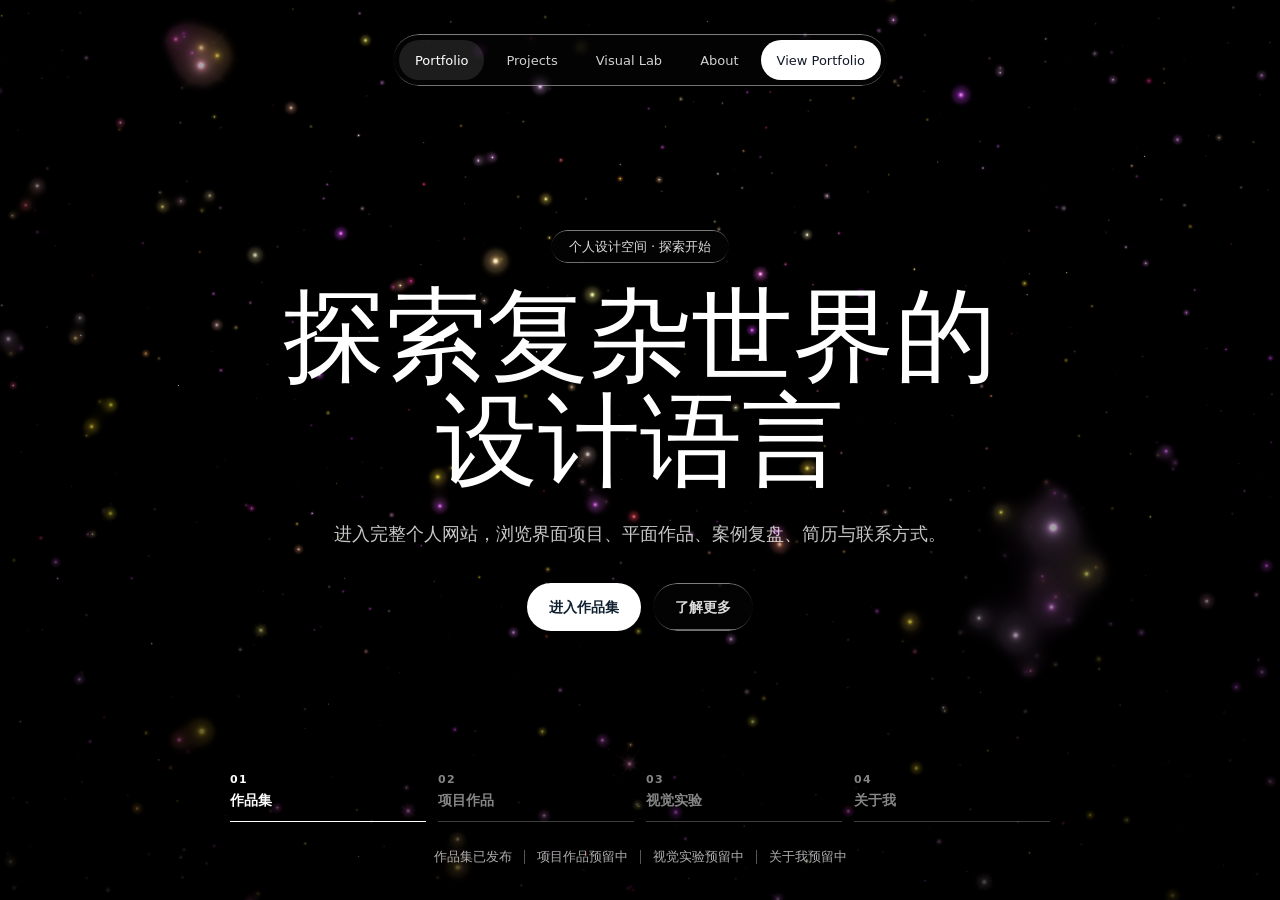
==== commit f07232c2: "Optimize video assets for faster loading" ====
--- a/index.html
+++ b/index.html
@@ -91,6 +91,6 @@
       </section>
     </main>
 
-    <script src="script.js?v=20260717-launch-restore-3"></script>
+    <script src="script.js?v=20260720-history-back-6"></script>
   </body>
 </html>
--- a/styles.css
+++ b/styles.css
@@ -2455,6 +2455,12 @@
 
 .shoumi-hero .case-breadcrumb a {
   color: rgba(32, 36, 42, 0.54);
+  transition: color 0.2s ease;
+}
+
+.shoumi-hero .case-breadcrumb a:hover,
+.shoumi-hero .case-breadcrumb a:focus-visible {
+  color: #ff5b22;
 }
 
 .shoumi-hero .case-breadcrumb li[aria-current="page"] {
@@ -4573,8 +4579,33 @@
 
 /* Dinglead brand visual case */
 .graphic-card-link {
+  position: relative;
+  display: block;
   color: inherit;
   text-decoration: none;
+  cursor: pointer;
+  transition:
+    border-color 220ms ease,
+    box-shadow 260ms ease,
+    background-color 220ms ease,
+    transform 260ms cubic-bezier(0.22, 1, 0.36, 1);
+}
+
+.graphic-grid .graphic-card-link:hover,
+.graphic-grid .graphic-card-link:focus-visible {
+  color: inherit;
+  background: #151519;
+  border-color: rgba(25, 210, 195, 0.5);
+  box-shadow:
+    0 30px 76px rgba(0, 0, 0, 0.5),
+    0 0 0 1px rgba(25, 210, 195, 0.14),
+    0 0 32px rgba(25, 210, 195, 0.12);
+  transform: translate3d(0, -8px, 0) scale(1.012);
+}
+
+.graphic-grid .graphic-card-link:focus-visible {
+  outline: 2px solid var(--teal);
+  outline-offset: 4px;
 }
 
 .brand-case-body {
@@ -4592,7 +4623,7 @@
 .brand-case-body .site-header::before { background: rgba(8, 10, 12, 0.88); }
 .brand-case-body .nav a { color: rgba(255, 255, 255, 0.7); }
 .brand-case-body .nav a:hover { color: #fff; }
-.brand-case-body .header-cta { color: #090b0d; background: var(--brand-orange); border-color: var(--brand-orange); }
+.brand-case-body .contact-modal { z-index: 120; }
 
 .brand-progress {
   position: fixed;
@@ -4611,15 +4642,7 @@
   transform-origin: left;
 }
 
-.brand-breadcrumb {
-  color: rgba(255, 255, 255, 0.58);
-  border-color: rgba(255, 255, 255, 0.1);
-  background: rgba(8, 10, 12, 0.7);
-  backdrop-filter: blur(18px);
-}
-
-.brand-breadcrumb a,
-.brand-breadcrumb button { color: inherit; }
+.brand-breadcrumb .case-breadcrumb [aria-current="page"] { color: var(--brand-orange); }
 
 .brand-case { overflow: hidden; background: var(--brand-ink); }
 .brand-case h1,
@@ -4634,7 +4657,7 @@
   gap: clamp(42px, 6vw, 110px);
   align-items: center;
   min-height: 100vh;
-  padding: calc(var(--header-height) + 100px) max(5vw, calc((100vw - 1680px) / 2)) 110px;
+  padding: calc(var(--header-height) + 100px) max(40px, calc((100vw - 1440px) / 2)) 110px;
   isolation: isolate;
   background:
     linear-gradient(rgba(255,255,255,.025) 1px, transparent 1px),
@@ -4758,12 +4781,12 @@
 .package-box span { font-size: 8px; letter-spacing: .1em; writing-mode: vertical-rl; }.package-box b { position: absolute; right: 12px; bottom: 8px; color: #5a5e61; font-size: 42px; }
 .banner-sample { position: absolute; inset: 28% 15% 10%; padding: 8px; border-left: 3px solid var(--brand-orange); background: linear-gradient(150deg, #111 60%, #f18d00 60%); }
 .banner-sample b { font-size: 12px; line-height: .9; }.banner-sample span { position: absolute; bottom: 7px; right: 6px; color: #111; font-size: 6px; }
-.brand-scroll { position: absolute; left: max(5vw, calc((100vw - 1680px) / 2)); bottom: 34px; display: flex; gap: 16px; color: #858a8e; font-size: 9px; letter-spacing: .16em; text-decoration: none; }
+.brand-scroll { position: absolute; left: max(40px, calc((100vw - 1440px) / 2)); bottom: 34px; display: flex; gap: 16px; color: #858a8e; font-size: 9px; letter-spacing: .16em; text-decoration: none; }
 .brand-scroll span { color: var(--brand-orange); }
 
 .brand-section,
 .brand-real-world,
-.brand-summary { width: min(1600px, calc(100% - 10vw)); margin: 0 auto; padding: clamp(110px, 11vw, 190px) 0; }
+.brand-summary { width: min(1440px, calc(100% - 80px)); margin: 0 auto; padding: clamp(110px, 11vw, 190px) 0; }
 .brand-section + .brand-section { border-top: 1px solid var(--brand-line); }
 .brand-section-head { display: grid; grid-template-columns: minmax(190px, .42fr) 1fr; align-items: start; gap: 60px; margin-bottom: clamp(65px, 8vw, 120px); }
 .brand-section-head .brand-section-index { margin: 10px 0 0; }
@@ -4793,8 +4816,8 @@
 .brand-orange-field span,.brand-orange-field small { font-size: 9px; font-weight: 700; letter-spacing: .18em; }.brand-orange-field strong { font-size: clamp(80px, 12vw, 190px); line-height: .8; letter-spacing: -.08em; }
 .brand-orange-data { padding: clamp(40px, 5vw, 80px); color: #e8e8e5; background: #15181a; }.brand-orange-data > span { color: var(--brand-orange); font-size: 10px; letter-spacing: .18em; }.brand-orange-data h3 { margin: 80px 0 50px; font-size: clamp(48px, 5vw, 78px); font-weight: 400; line-height: .9; letter-spacing: -.06em; }.brand-orange-data dl { margin: 0; }.brand-orange-data dl div { display: grid; grid-template-columns: 80px 1fr; padding: 15px 0; border-top: 1px solid var(--brand-line); }.brand-orange-data dt { color: #72777a; font-size: 10px; }.brand-orange-data dd { margin: 0; font-size: 14px; }.brand-orange-data p { margin: 55px 0 0; color: #73787c; font-size: 12px; line-height: 1.8; }
 
-.brand-language { width: 100%; padding-left: 5vw; padding-right: 5vw; background: #0c0f11; }
-.brand-language > * { width: min(1600px, 100%); margin-left: auto; margin-right: auto; }
+.brand-language { width: 100%; padding-left: max(40px, calc((100vw - 1440px) / 2)); padding-right: max(40px, calc((100vw - 1440px) / 2)); background: #0c0f11; }
+.brand-language > * { width: min(1440px, 100%); margin-left: auto; margin-right: auto; }
 .brand-keywords { display: grid; grid-template-columns: repeat(3, 1fr); margin-bottom: 80px; border-top: 1px solid var(--brand-line); border-bottom: 1px solid var(--brand-line); }
 .brand-keywords article { min-height: 190px; padding: 28px; }.brand-keywords article + article { border-left: 1px solid var(--brand-line); }.brand-keywords span { color: var(--brand-orange); font-size: 9px; }.brand-keywords strong { display: block; margin-top: 62px; font-size: clamp(27px, 3vw, 48px); font-weight: 400; }.brand-keywords p { margin: 8px 0 0; color: #777c7f; font-size: 12px; }
 .brand-dna-flow { display: grid; grid-template-columns: repeat(3, 1fr 34px) 1fr; align-items: center; gap: 12px; }
@@ -4816,9 +4839,9 @@
 .marketing-banner { left: 42%; top: 0; width: 22%; height: 92%; padding: 24px; color: #fff; background: linear-gradient(155deg, #090b0c 0 63%, var(--brand-orange) 63%); }.marketing-banner span,.marketing-banner b { display: block; font-size: clamp(23px, 3vw, 47px); line-height: .84; letter-spacing: -.07em; }.marketing-banner b { color: var(--brand-orange); }.marketing-banner i { position: absolute; right: -30%; bottom: 7%; width: 130%; height: 22%; background: #404548; transform: skewY(-20deg); }
 .marketing-leaflet { right: 0; top: 17%; width: 31%; height: 68%; padding: 26px; color: #111; background: #f0f0ed; transform: rotate(3deg); }.marketing-leaflet b { font-size: clamp(24px, 3vw, 42px); line-height: .9; }.marketing-leaflet span { float: right; color: var(--brand-orange); font-size: 10px; }.marketing-leaflet i { display: block; width: 100%; height: 1px; margin-top: 14%; background: #b8bbb9; }.marketing-leaflet i:last-child { height: 29%; background: linear-gradient(135deg, #363b3d 0 70%, var(--brand-orange) 70%); }
 
-.brand-real-world { width: 100%; padding-left: 5vw; padding-right: 5vw; background: #e7e8e5; }
-.brand-real-world .brand-section-head { width: min(1600px, 100%); margin-left: auto; margin-right: auto; color: #131619; }.brand-real-world .brand-section-head h2 { color: #131619; }.brand-real-world .brand-section-head h2 em { color: var(--brand-orange); font-style: normal; }.brand-real-world .brand-section-head > p:last-child { max-width: 400px; color: #737778; font-size: 13px; line-height: 1.8; }
-.real-world-grid { display: grid; grid-template-columns: 1.25fr .75fr .75fr; grid-auto-rows: minmax(330px, 36vw); gap: 16px; width: min(1600px, 100%); margin: 0 auto; }
+.brand-real-world { width: 100%; padding-left: max(40px, calc((100vw - 1440px) / 2)); padding-right: max(40px, calc((100vw - 1440px) / 2)); background: #e7e8e5; }
+.brand-real-world .brand-section-head { width: min(1440px, 100%); margin-left: auto; margin-right: auto; color: #131619; }.brand-real-world .brand-section-head h2 { color: #131619; }.brand-real-world .brand-section-head h2 em { color: var(--brand-orange); font-style: normal; }.brand-real-world .brand-section-head > p:last-child { max-width: 400px; color: #737778; font-size: 13px; line-height: 1.8; }
+.real-world-grid { display: grid; grid-template-columns: 1.25fr .75fr .75fr; grid-auto-rows: minmax(330px, 36vw); gap: 16px; width: min(1440px, 100%); margin: 0 auto; }
 .real-card { position: relative; overflow: hidden; padding: 24px; color: #fff; background: #141719; }.real-card > span { position: relative; z-index: 2; color: rgba(255,255,255,.58); font-size: 8px; letter-spacing: .16em; }.real-card > strong { position: absolute; z-index: 2; left: 24px; bottom: 22px; font-size: 14px; font-weight: 500; }.real-showroom { grid-column: span 2; }.real-web { grid-column: span 2; }
 .showroom-scene { position: absolute; inset: 0; background: linear-gradient(180deg, #292e31, #0c0e0f); perspective: 800px; }.showroom-scene b { position: absolute; left: 9%; top: 23%; color: #f5f5f2; font-size: clamp(40px, 6vw, 100px); letter-spacing: -.06em; text-shadow: 0 0 40px rgba(255,255,255,.15); }.showroom-scene > i:first-of-type { position: absolute; inset: 15% 3% 18% 50%; border: 1px solid #596064; border-left: 4px solid var(--brand-orange); transform: rotateY(-18deg); }.showroom-scene > i:nth-of-type(2),.showroom-scene > i:nth-of-type(3) { position: absolute; left: 0; right: 0; height: 1px; background: rgba(255,255,255,.2); transform-origin: right; }.showroom-scene > i:nth-of-type(2) { bottom: 24%; transform: rotate(-7deg); }.showroom-scene > i:nth-of-type(3) { bottom: 10%; transform: rotate(8deg); }
 .product-scene { position: absolute; inset: 0; background: radial-gradient(circle at 45% 45%, #50565a 0, #171a1c 52%, #0b0d0e 100%); }.product-scene b { position: absolute; left: 16%; right: 13%; bottom: 27%; height: 27%; background: #73797c; clip-path: polygon(0 56%, 14% 4%, 73% 0, 100% 75%, 91% 100%, 8% 100%); }.product-scene i { position: absolute; bottom: 21%; width: 70px; height: 70px; border: 15px solid #111; border-radius: 50%; background: #5e6467; }.product-scene i:nth-of-type(1) { left: 24%; }.product-scene i:nth-of-type(2) { right: 18%; }.product-scene i:nth-of-type(3) { left: 11%; top: 17%; width: 4px; height: 45%; border: 0; border-radius: 0; background: var(--brand-orange); box-shadow: 0 0 30px var(--brand-orange); }
